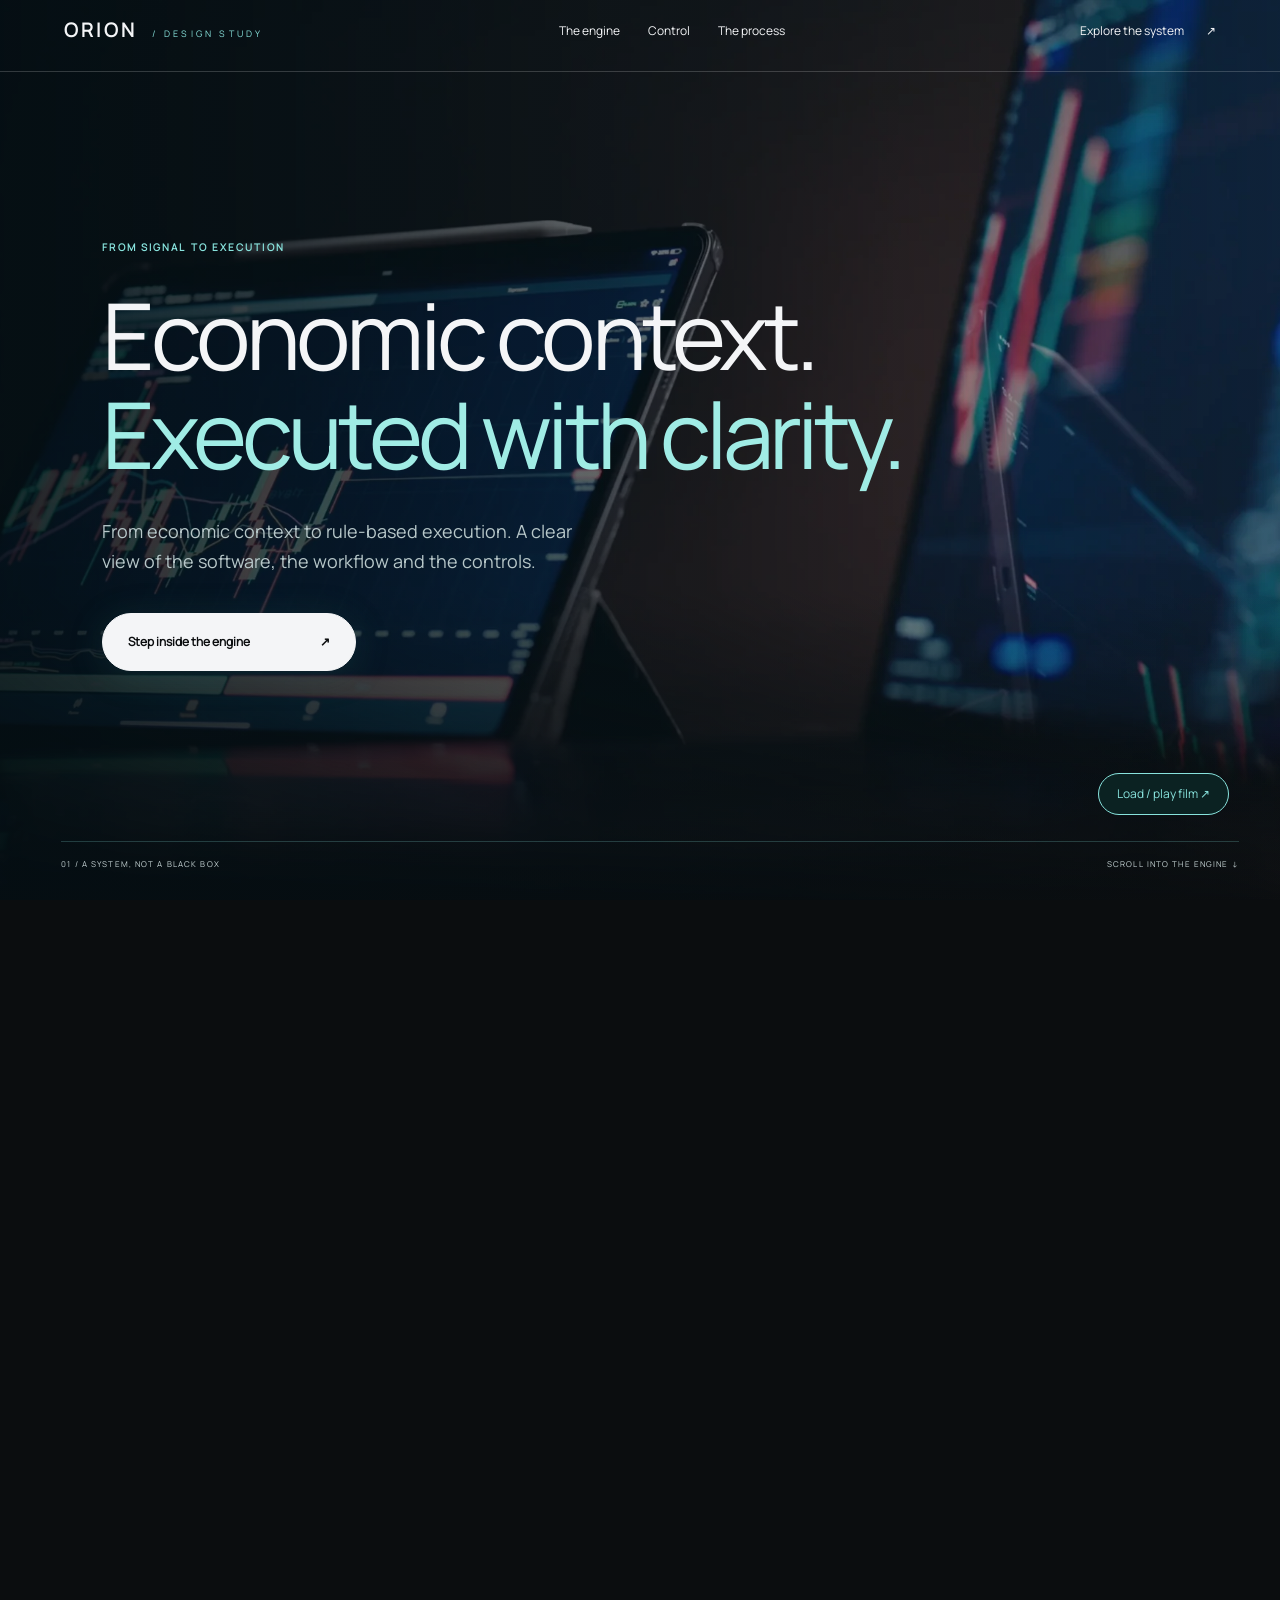
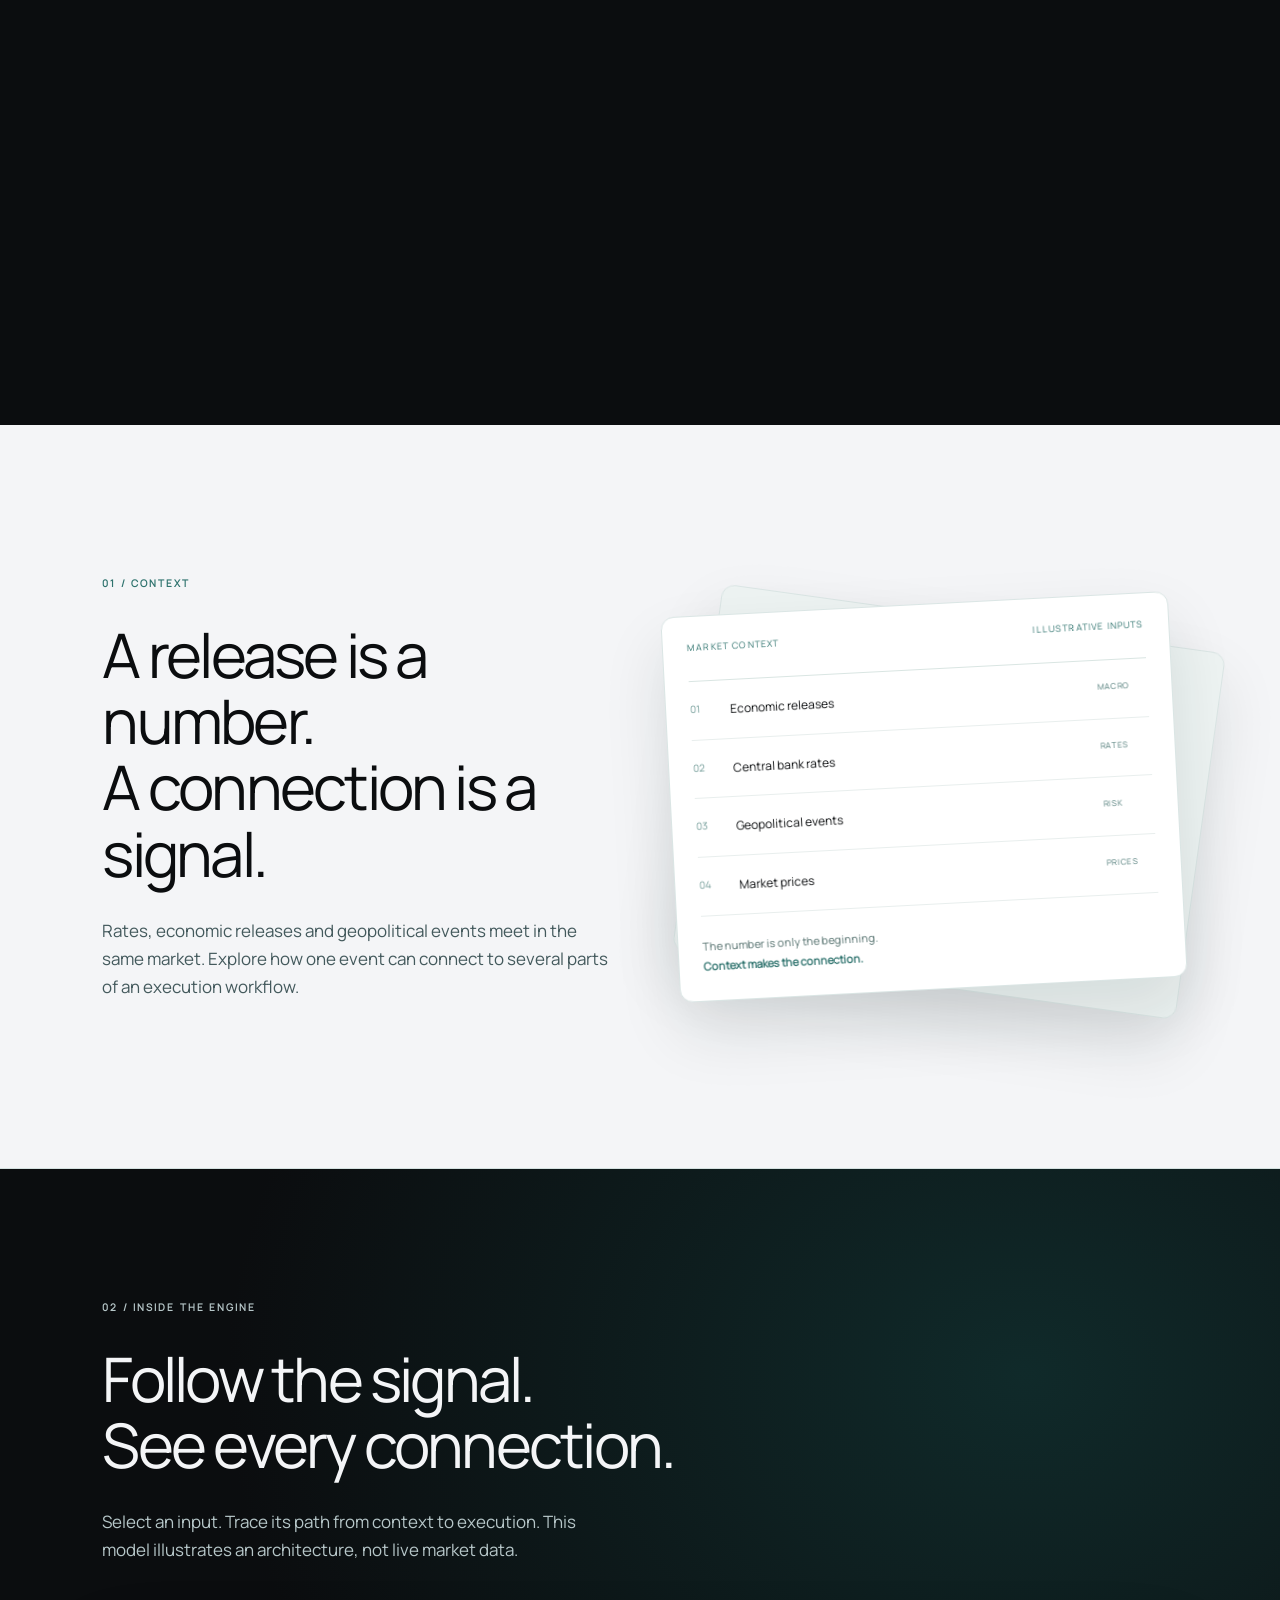
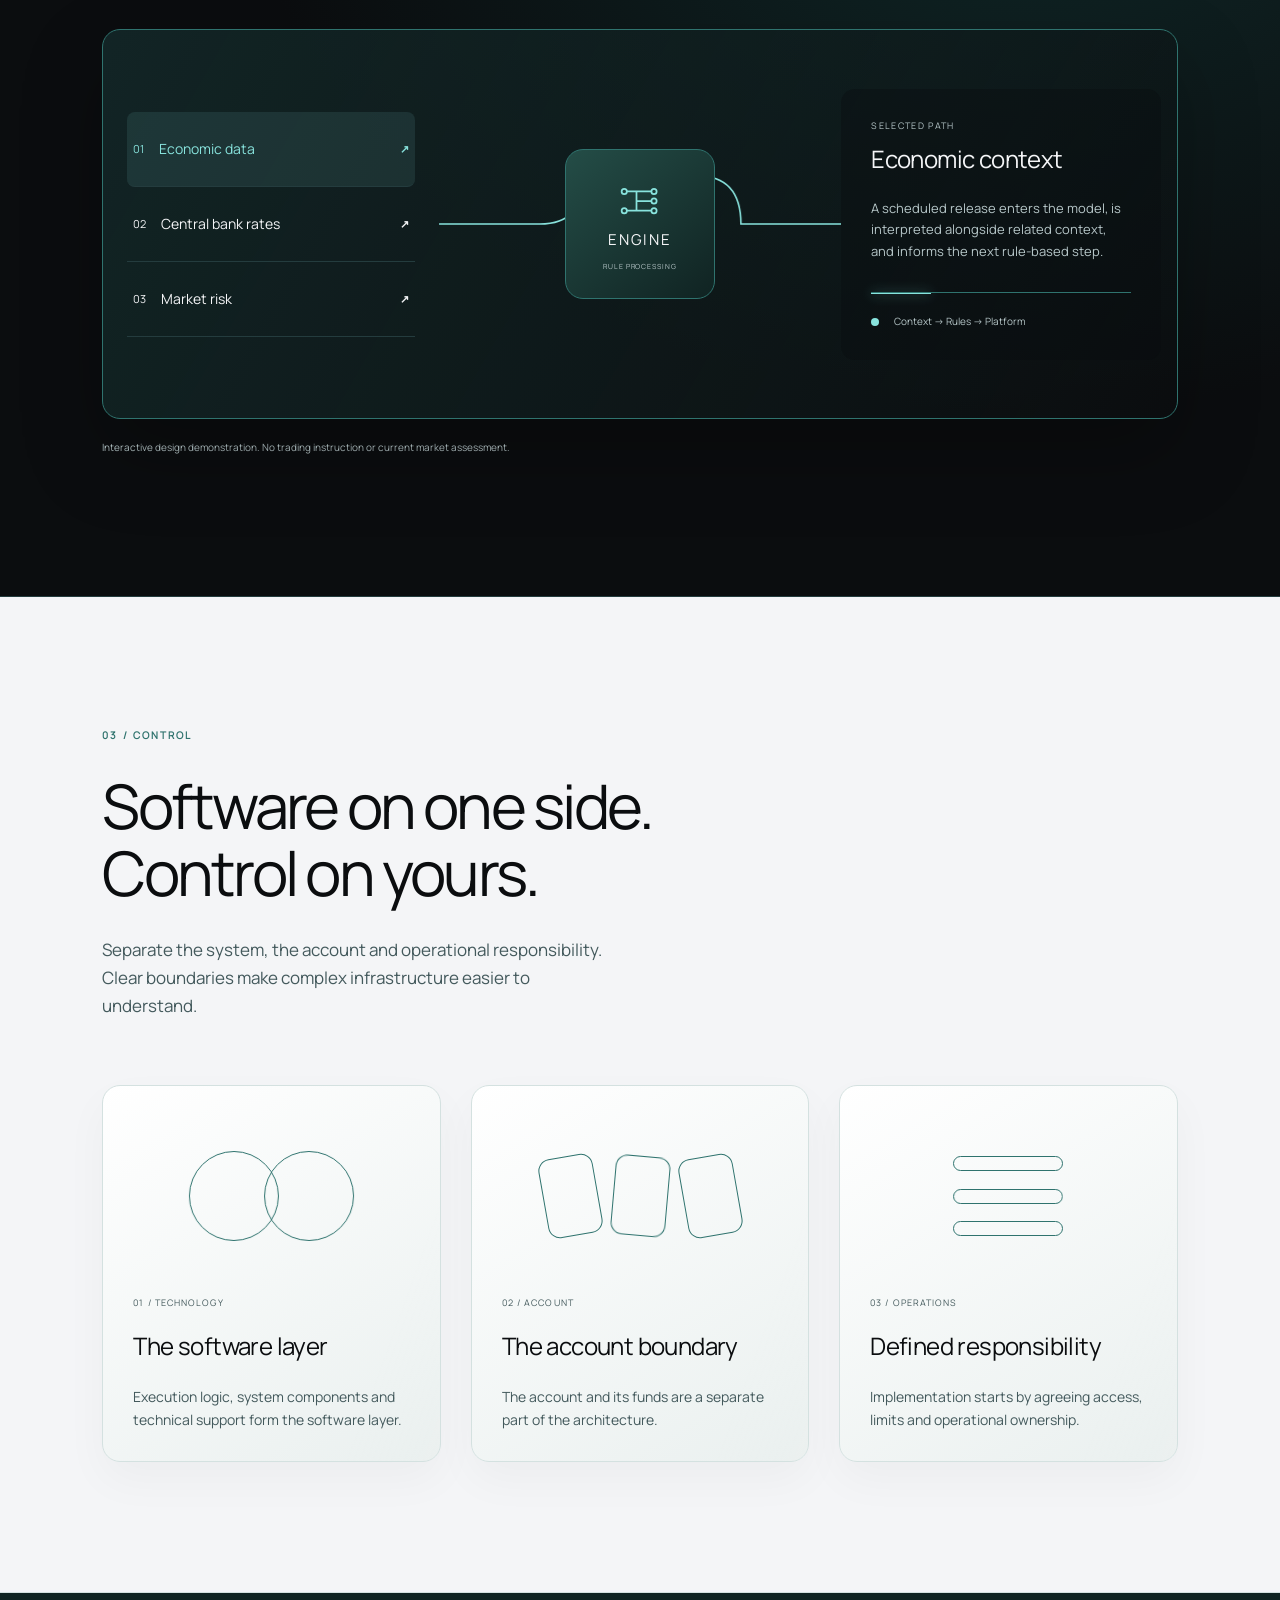
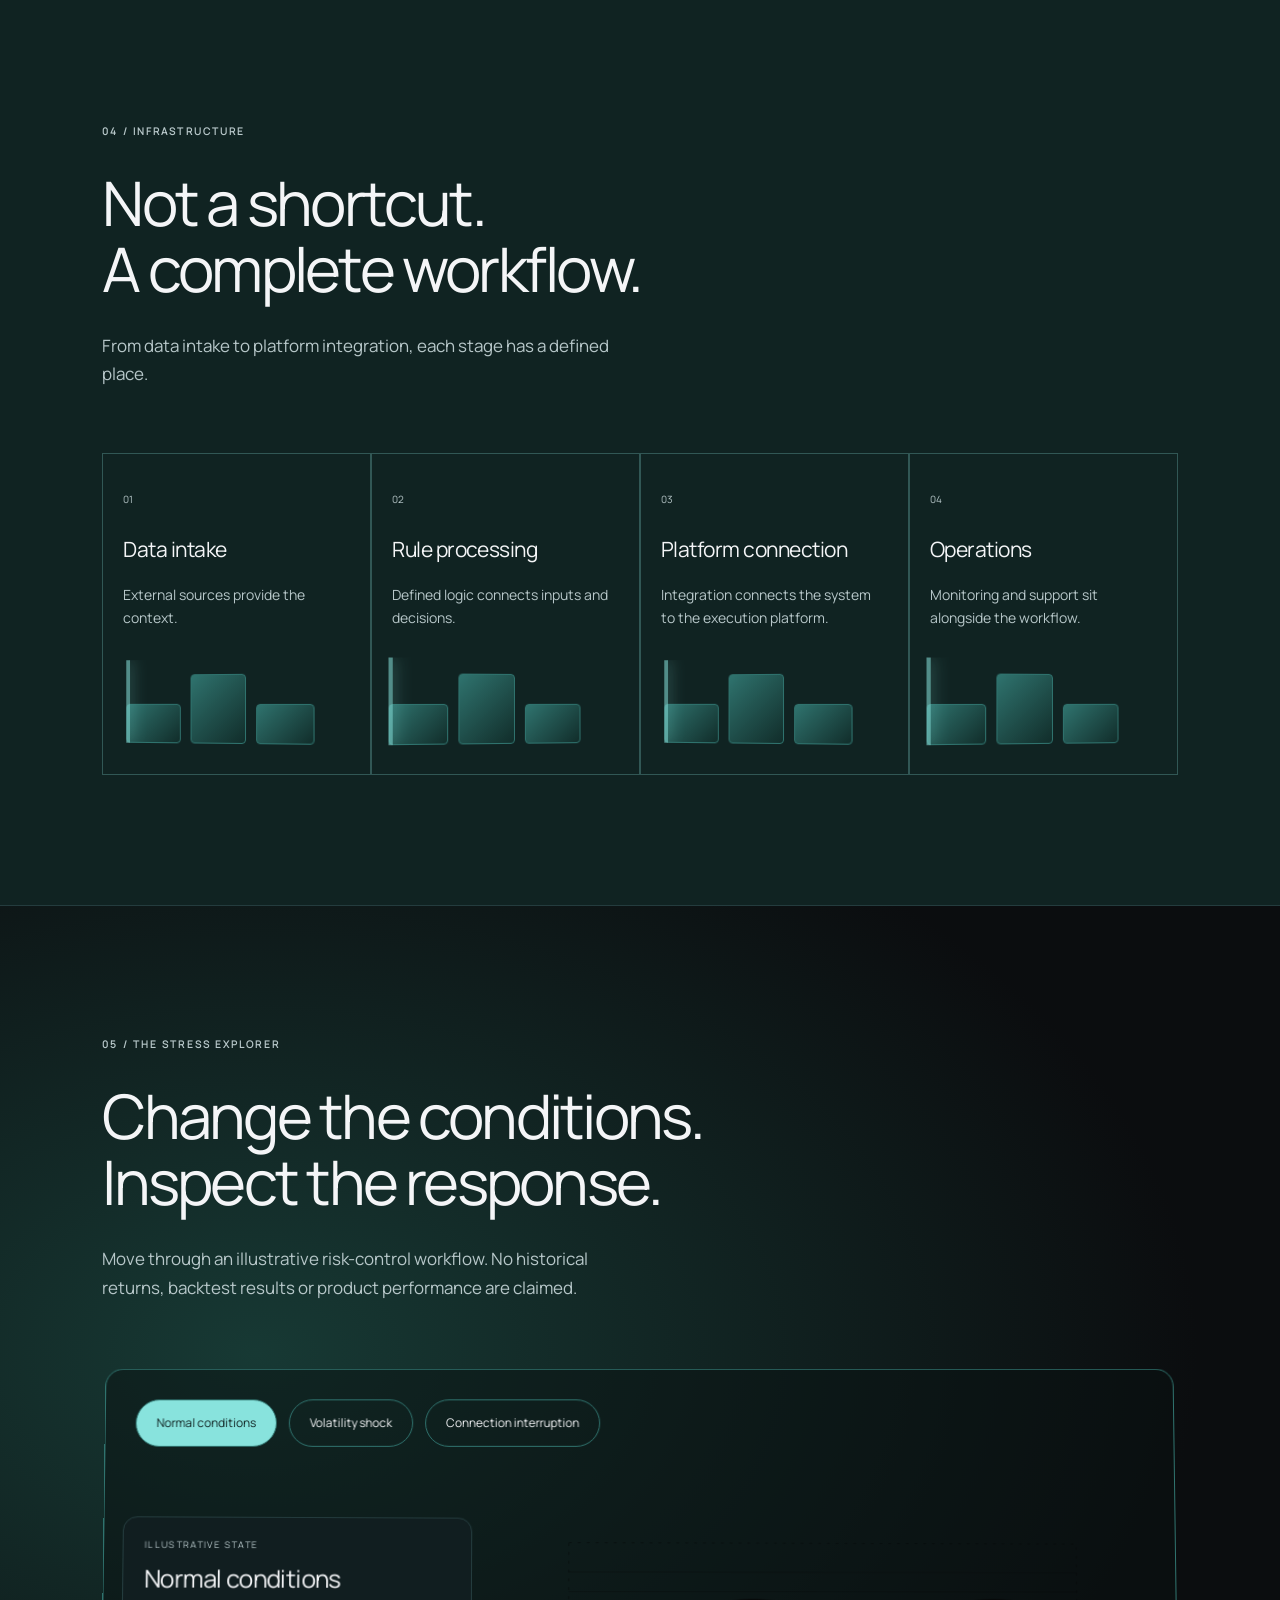
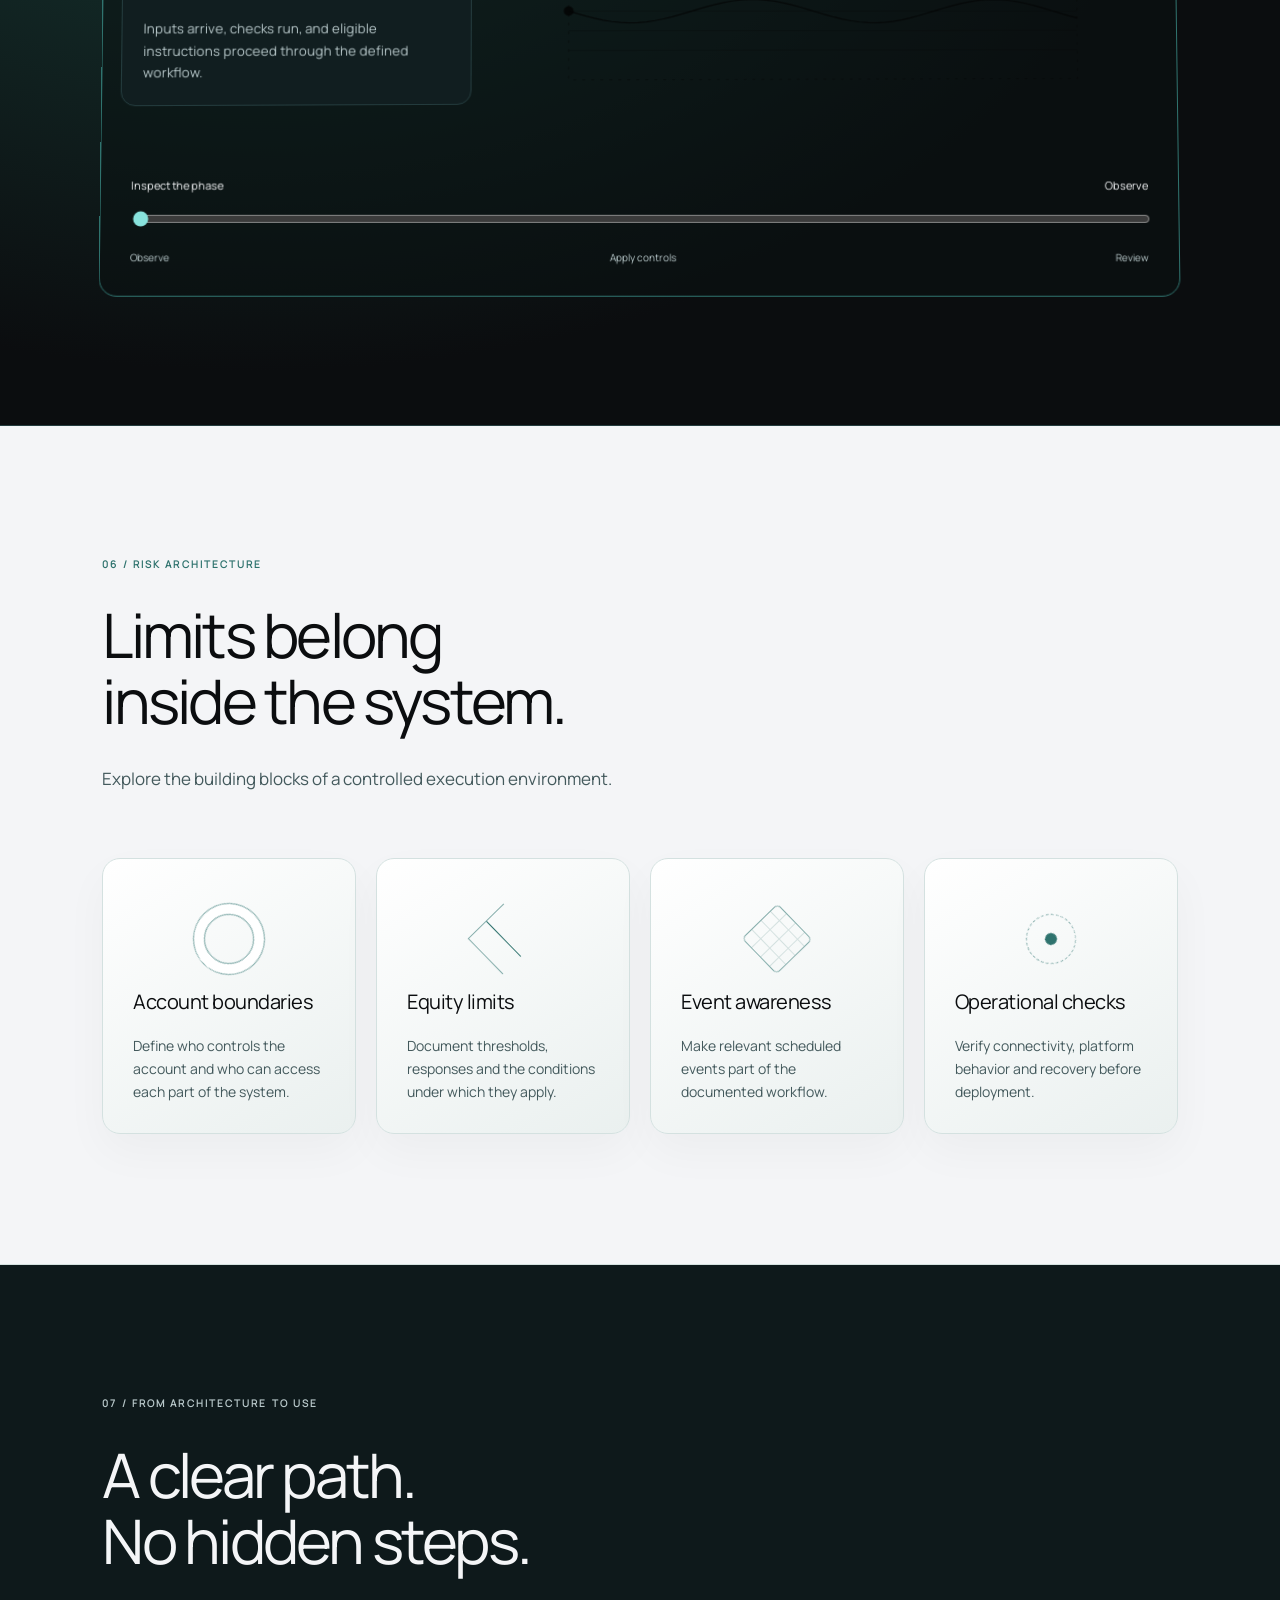
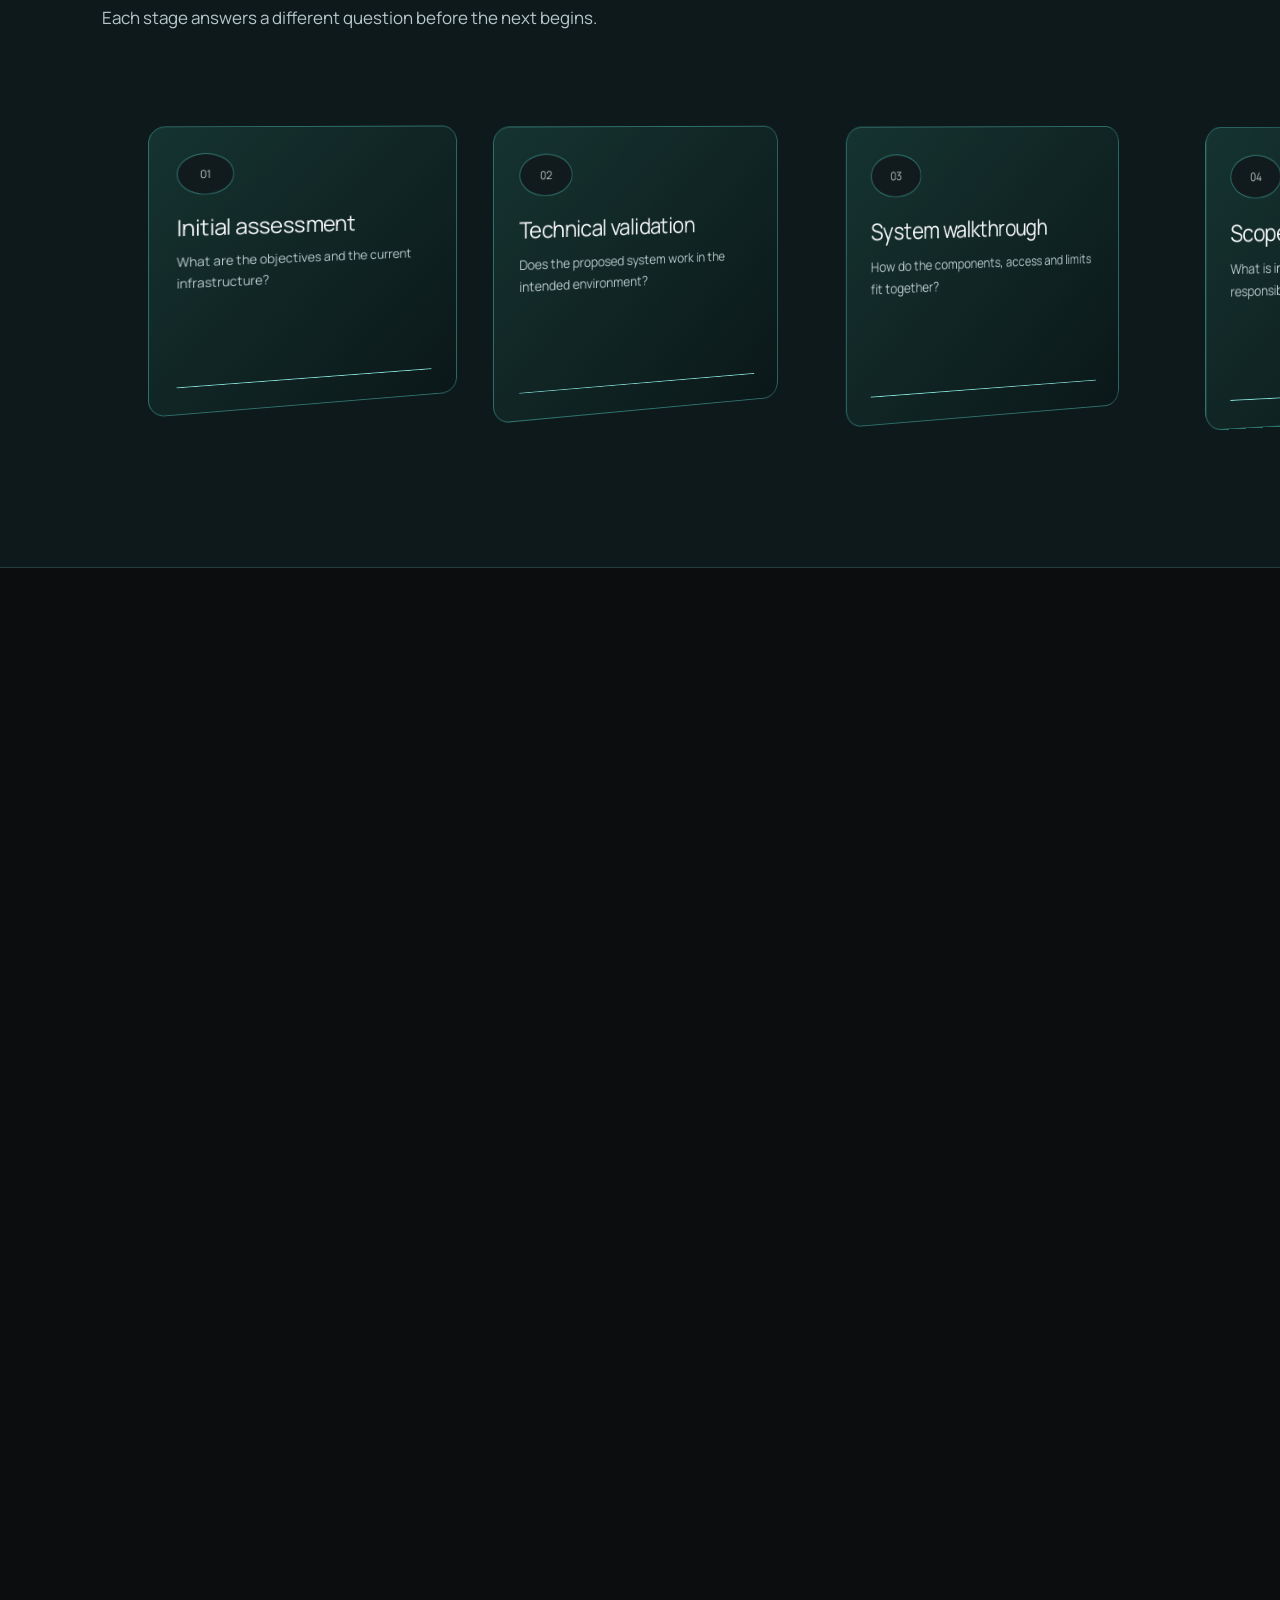
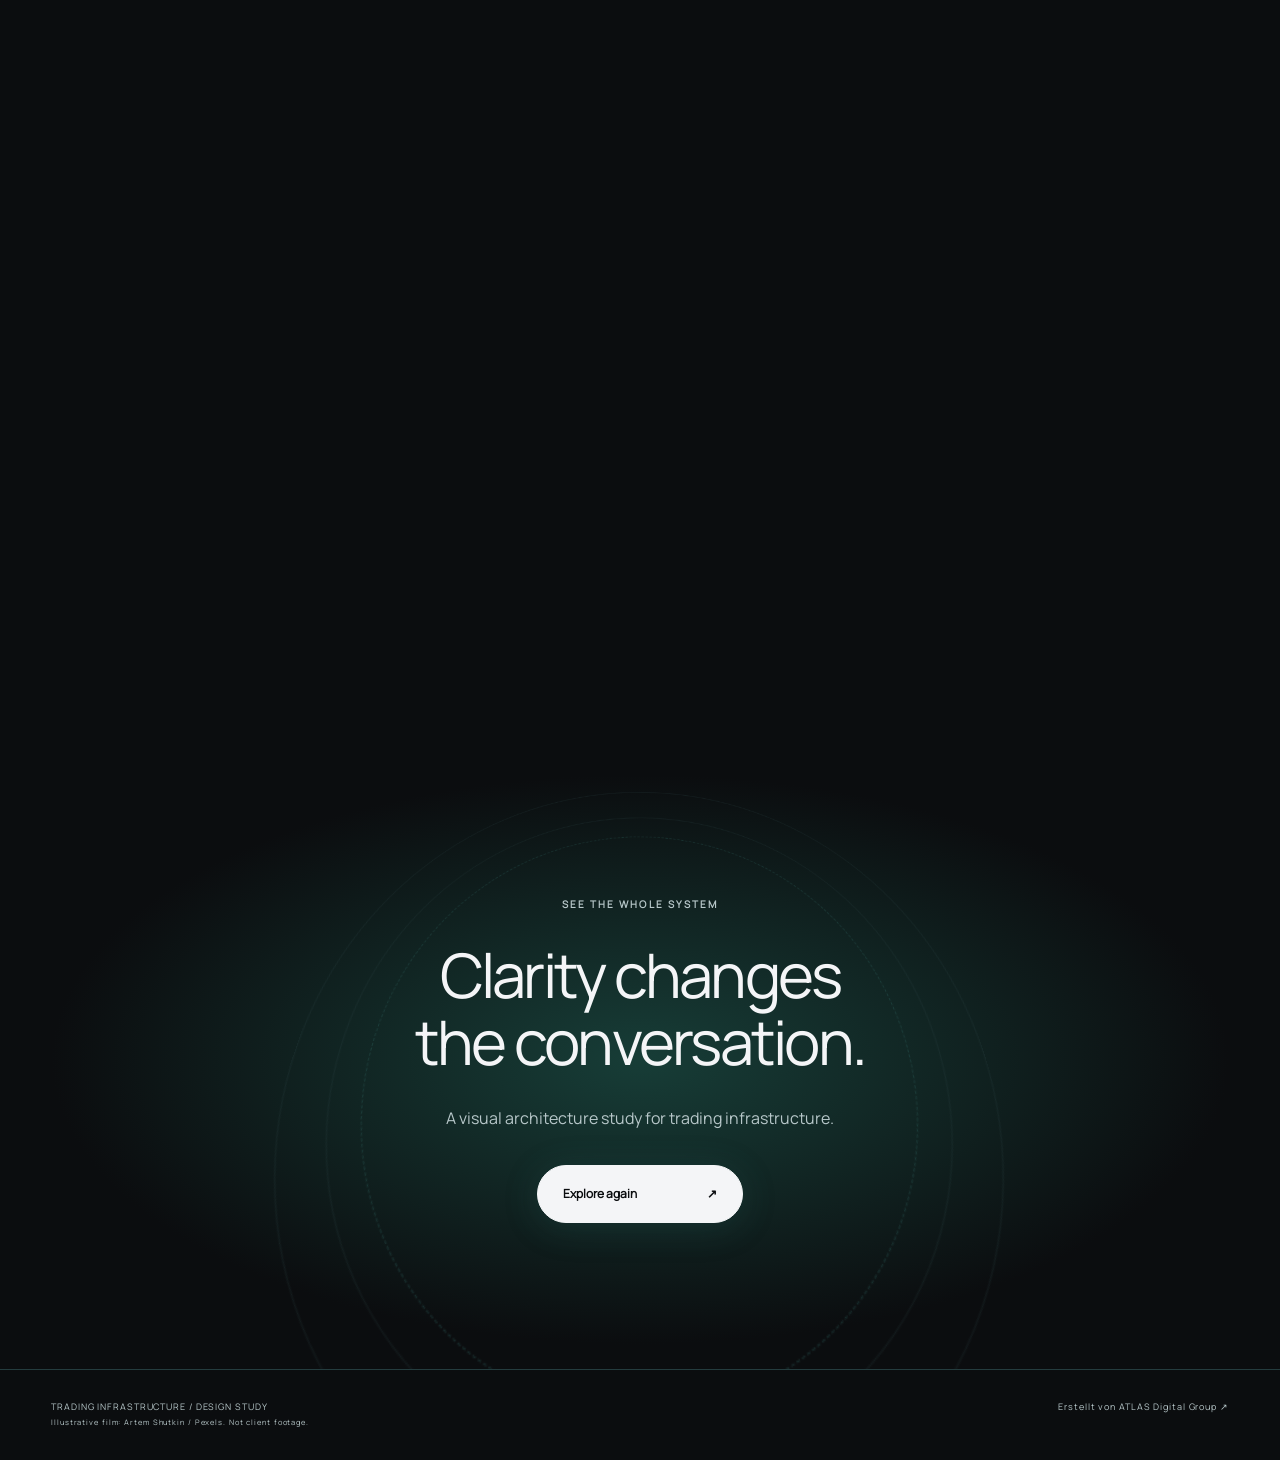
==== index.html @ c902ee44 "Use technical line icon in editorial engine model Added the 'engine' section to provide insights on " ====
<!doctype html><html lang="en"><head><meta charset="utf-8"><meta name="viewport" content="width=device-width,initial-scale=1"><meta name="robots" content="noindex,nofollow"><title>Trading infrastructure | Design study</title><link rel="stylesheet" href="1-style.css"></head><body><header class="top"><a class="wordmark" href="#home">ORION<span> / DESIGN STUDY</span></a><nav aria-label="Main"><a href="#engine">The engine</a><a href="#risk">Control</a><a href="#process">The process</a></nav><a class="contact" href="#contact">Explore the system <span>↗</span></a></header><main>
<section id="home" class="hero"><div class="film-stage"><video autoplay muted playsinline loop preload="metadata" poster="12-trading-poster-desktop.webp" aria-label="Illustrative trading workspace film"><source media="(max-width: 650px)" src="11-trading-hero-phone.mp4" type="video/mp4"><source src="10-trading-hero-desktop.mp4" type="video/mp4"></video><div class="hero-shade"></div></div><div class="hero-content"><p class="eyebrow">FROM SIGNAL TO EXECUTION</p><h1>Economic context.<br><span class="hero-accent">Executed with clarity.</span></h1><p class="lead">From economic context to rule-based execution. A clear view of the software, the workflow and the controls.</p><a class="button" href="#engine">Step inside the engine <span>↗</span></a></div><button class="film-start" type="button" hidden>Play film ↗</button><div class="hero-foot"><span>01 / A SYSTEM, NOT A BLACK BOX</span><span>SCROLL INTO THE ENGINE ↓</span></div></section>
<section id="context" class="context section"><div class="section-head"><p class="eyebrow">01 / CONTEXT</p><h2>A release is a number.<br>A connection is a signal.</h2><p>Rates, economic releases and geopolitical events meet in the same market. Explore how one event can connect to several parts of an execution workflow.</p></div><div class="context-art calendar-stack"><div class="calendar-sheet back"></div><div class="calendar-sheet"><div class="calendar-top"><span>MARKET CONTEXT</span><span>ILLUSTRATIVE INPUTS</span></div><div class="calendar-row"><b>01</b><span>Economic releases</span><i>MACRO</i></div><div class="calendar-row"><b>02</b><span>Central bank rates</span><i>RATES</i></div><div class="calendar-row"><b>03</b><span>Geopolitical events</span><i>RISK</i></div><div class="calendar-row"><b>04</b><span>Market prices</span><i>PRICES</i></div><div class="calendar-bottom">The number is only the beginning.<br><strong>Context makes the connection.</strong></div></div></div></section>
<section id="engine" class="engine section"><div class="section-head"><p class="eyebrow">02 / INSIDE THE ENGINE</p><h2>Follow the signal.<br>See every connection.</h2><p>Select an input. Trace its path from context to execution. This model illustrates an architecture, not live market data.</p></div><div class="engine-lab"><div class="input-list" role="group" aria-label="Data inputs"><button data-input="macro" aria-pressed="true">01 <span>Economic data</span><b>↗</b></button><button data-input="rates" aria-pressed="false">02 <span>Central bank rates</span><b>↗</b></button><button data-input="risk" aria-pressed="false">03 <span>Market risk</span><b>↗</b></button></div><div class="engine-core" aria-hidden="true"><div class="core-disc"><span class="logic-mark"><svg viewBox="0 0 48 36" width="42" height="32" fill="none" stroke="currentColor" stroke-width="2" aria-hidden="true"><path d="M8 7h12v22H8M20 18h17M20 7h17M20 29h17"/><circle cx="6" cy="7" r="3"/><circle cx="6" cy="29" r="3"/><circle cx="40" cy="7" r="3"/><circle cx="40" cy="18" r="3"/><circle cx="40" cy="29" r="3"/></svg></span>ENGINE<br><small>RULE PROCESSING</small></div><svg class="engine-path" viewBox="0 0 500 400"><path d="M0 200H125Q180 200 180 140H320Q375 140 375 200H500"/></svg></div><div class="engine-output"><span>SELECTED PATH</span><h3 id="input-title">Economic context</h3><p id="input-detail">A scheduled release enters the model, is interpreted alongside related context, and informs the next rule-based step.</p><div class="output-stage"><i></i><span>Context → Rules → Platform</span></div></div></div><p class="fine">Interactive design demonstration. No trading instruction or current market assessment.</p></section>
<section class="control section"><div class="section-head"><p class="eyebrow">03 / CONTROL</p><h2>Software on one side.<br>Control on yours.</h2><p>Separate the system, the account and operational responsibility. Clear boundaries make complex infrastructure easier to understand.</p></div><div class="control-grid"><article><div class="visual boundary" aria-hidden="true"><i></i><i></i></div><span>01 / TECHNOLOGY</span><h3>The software layer</h3><p>Execution logic, system components and technical support form the software layer.</p></article><article><div class="visual licence" aria-hidden="true"><i></i><i></i><i></i></div><span>02 / ACCOUNT</span><h3>The account boundary</h3><p>The account and its funds are a separate part of the architecture.</p></article><article><div class="visual audit" aria-hidden="true"><i></i><i></i><i></i></div><span>03 / OPERATIONS</span><h3>Defined responsibility</h3><p>Implementation starts by agreeing access, limits and operational ownership.</p></article></div></section>
<section class="infrastructure section"><div class="section-head"><p class="eyebrow">04 / INFRASTRUCTURE</p><h2>Not a shortcut.<br>A complete workflow.</h2><p>From data intake to platform integration, each stage has a defined place.</p></div><div class="pipeline"><article><span>01</span><h3>Data intake</h3><p>External sources provide the context.</p><div class="pipeline-art"><i></i><i></i><i></i></div></article><article><span>02</span><h3>Rule processing</h3><p>Defined logic connects inputs and decisions.</p><div class="pipeline-art"><i></i><i></i><i></i></div></article><article><span>03</span><h3>Platform connection</h3><p>Integration connects the system to the execution platform.</p><div class="pipeline-art"><i></i><i></i><i></i></div></article><article><span>04</span><h3>Operations</h3><p>Monitoring and support sit alongside the workflow.</p><div class="pipeline-art"><i></i><i></i><i></i></div></article></div></section>
<section id="stress" class="stress section"><div class="section-head"><p class="eyebrow">05 / THE STRESS EXPLORER</p><h2>Change the conditions.<br>Inspect the response.</h2><p>Move through an illustrative risk-control workflow. No historical returns, backtest results or product performance are claimed.</p></div><div class="stress-lab"><div class="scenario-tabs" role="group" aria-label="Illustrative scenarios"><button data-scenario="0" aria-pressed="true">Normal conditions</button><button data-scenario="1" aria-pressed="false">Volatility shock</button><button data-scenario="2" aria-pressed="false">Connection interruption</button></div><div class="stress-visual"><canvas id="stress-field" aria-label="Illustrative workflow state visualization"></canvas><div class="stress-reading"><span>ILLUSTRATIVE STATE</span><h3 id="scenario-title">Normal conditions</h3><p id="scenario-detail">Inputs arrive, checks run, and eligible instructions proceed through the defined workflow.</p></div></div><label class="phase-label" for="phase">Inspect the phase <span id="phase-name">Observe</span></label><input id="phase" type="range" min="0" max="100" value="0"><div class="phase-markers"><span>Observe</span><span>Apply controls</span><span>Review</span></div></div></section>
<section id="risk" class="risk section"><div class="section-head"><p class="eyebrow">06 / RISK ARCHITECTURE</p><h2>Limits belong<br>inside the system.</h2><p>Explore the building blocks of a controlled execution environment.</p></div><div class="risk-grid"><article><div class="risk-art"><i></i></div><h3>Account boundaries</h3><p>Define who controls the account and who can access each part of the system.</p></article><article><div class="risk-art"><i></i></div><h3>Equity limits</h3><p>Document thresholds, responses and the conditions under which they apply.</p></article><article><div class="risk-art"><i></i></div><h3>Event awareness</h3><p>Make relevant scheduled events part of the documented workflow.</p></article><article><div class="risk-art"><i></i></div><h3>Operational checks</h3><p>Verify connectivity, platform behavior and recovery before deployment.</p></article></div></section>
<section id="process" class="process section"><div class="section-head"><p class="eyebrow">07 / FROM ARCHITECTURE TO USE</p><h2>A clear path.<br>No hidden steps.</h2><p>Each stage answers a different question before the next begins.</p></div><div class="process-list">
<article><span>01</span><div><h3>Initial assessment</h3><p>What are the objectives and the current infrastructure?</p></div><i></i></article><article><span>02</span><div><h3>Technical validation</h3><p>Does the proposed system work in the intended environment?</p></div><i></i></article><article><span>03</span><div><h3>System walkthrough</h3><p>How do the components, access and limits fit together?</p></div><i></i></article><article><span>04</span><div><h3>Scope and agreement</h3><p>What is included, and who owns each responsibility?</p></div><i></i></article><article><span>05</span><div><h3>Installation and setup</h3><p>Connect the required components and verify the configuration.</p></div><i></i></article><article><span>06</span><div><h3>Activation</h3><p>Confirm readiness before operational use begins.</p></div><i></i></article><article><span>07</span><div><h3>Ongoing technical support</h3><p>Maintain the system and review changes within the agreed scope.</p></div><i></i></article></div></section>
<section id="contact" class="closing section"><div class="closing-orbit" aria-hidden="true"></div><p class="eyebrow">SEE THE WHOLE SYSTEM</p><h2>Clarity changes<br>the conversation.</h2><p>A visual architecture study for trading infrastructure.</p><a class="button" href="#engine">Explore again <span>↗</span></a></section></main><footer><span>TRADING INFRASTRUCTURE / DESIGN STUDY<br><small>Illustrative film: Artem Shutkin / Pexels. Not client footage.</small></span><a href="https://atlasdigitalgroup.de">Erstellt von ATLAS Digital Group ↗</a></footer><script src="6-gsap.min.js"></script><script src="7-ScrollTrigger.min.js"></script><script src="8-lenis.min.js"></script><script src="3-motion.js"></script><script src="4-premium.js"></script><script type="module" src="5-field.js"></script></body></html>
---- 1-style.css ----
/* Neutral working tokens. Final palette awaits owner clarification. */
:root{--ground:#121212;--surface:#1b1b1b;--text:#f5f5f5;--muted:#c2c2c2;--accent:#fff;--line:#777;--soft:#333}*{box-sizing:border-box}html{scroll-behavior:smooth}body{margin:0;background:var(--ground);color:var(--text);font:16px/1.65 Arial,Helvetica,sans-serif}a{color:inherit;text-decoration:none}button,input{font:inherit}button,a{touch-action:manipulation}button{color:inherit}.top{height:90px;padding:0 4vw;position:absolute;top:0;left:0;width:100%;z-index:5;display:flex;align-items:center;justify-content:space-between;border-bottom:1px solid var(--line)}.wordmark{font-weight:800;letter-spacing:.07em}.wordmark span{font-size:9px;margin-left:10px;font-weight:400}.top nav{display:flex;gap:28px;font-size:12px}.contact{font-size:12px}.contact span{margin-left:20px}.hero{position:relative;min-height:100svh;display:flex;align-items:center;overflow:hidden}.film-stage{position:absolute;inset:0;overflow:hidden;background:#181818}.film-stage video,.film-stage canvas{position:absolute;width:100%;height:100%;inset:0;object-fit:cover}.film-stage canvas{opacity:.32}.hero-shade{position:absolute;inset:0;background:linear-gradient(90deg,rgba(0,0,0,.9),rgba(0,0,0,.25)),linear-gradient(0deg,#121212,transparent 30%)}.hero-content{position:relative;padding:160px 8vw 140px;max-width:1200px}.eyebrow{font-size:10px;letter-spacing:.21em;font-weight:600;margin:0 0 30px;color:var(--muted)}h1,h2,h3,p{margin-top:0}h1{font-size:clamp(48px,6.8vw,100px);line-height:1.04;font-weight:500;letter-spacing:-.055em;margin-bottom:34px}h2{font-size:clamp(38px,4.8vw,72px);line-height:1.08;letter-spacing:-.045em;font-weight:500;margin-bottom:30px}h3{font-size:24px;line-height:1.25;font-weight:500;letter-spacing:-.025em}.lead{max-width:440px;font-size:18px;color:var(--muted)}.button{display:inline-flex;gap:60px;justify-content:space-between;align-items:center;min-height:54px;border:1px solid var(--line);border-radius:3px;padding:12px 20px;margin-top:18px;font-size:12px;background:rgba(10,10,10,.75)}.button:hover{background:var(--surface)}.hero-foot{position:absolute;bottom:30px;left:4vw;right:4vw;display:flex;justify-content:space-between;font-size:9px;letter-spacing:.14em;color:var(--muted)}.section{padding:130px 8vw;border-bottom:1px solid var(--soft);position:relative;overflow:hidden}.section-head{max-width:680px;margin-bottom:65px}.section-head>p:not(.eyebrow){max-width:520px;color:var(--muted);font-size:17px}.context{display:grid;grid-template-columns:1fr 1fr;gap:60px;align-items:center}.context .section-head{margin:0}.context-art{position:relative;height:390px}.context-wheel{position:absolute;border:1px solid var(--line);border-radius:50%;width:310px;height:310px;top:20px;left:calc(50% - 155px)}.context-wheel i{position:absolute;left:50%;top:50%;font-size:9px;font-style:normal;letter-spacing:.12em;padding:8px;background:var(--ground)}.context-wheel i:nth-child(1){transform:translate(-50%,-170px)}.context-wheel i:nth-child(2){transform:translate(100px,-50%)}.context-wheel i:nth-child(3){transform:translate(-50%,140px)}.context-wheel i:nth-child(4){transform:translate(-200px,-50%)}.context-line{position:absolute;width:100%;inset:60px 0;height:260px;overflow:visible}.context-line path,.engine-path path{fill:none;stroke:var(--accent);stroke-width:2}.event-card{position:absolute;left:20%;right:0;bottom:0;padding:20px;background:var(--surface);border:1px solid var(--line)}.event-card span,.engine-output>span,.stress-reading>span{font-size:9px;color:var(--muted);letter-spacing:.15em;display:block;margin-bottom:10px}.event-card strong{font-weight:400}.engine-lab{display:grid;grid-template-columns:1fr 1.2fr 1fr;border:1px solid var(--line);min-height:390px;align-items:center;border-radius:4px}.input-list{padding:24px}.input-list button{display:flex;align-items:center;gap:15px;width:100%;min-height:75px;background:none;border:0;border-bottom:1px solid var(--soft);text-align:left;font-size:11px;cursor:pointer}.input-list button span{flex:1;font-size:14px}.input-list button[aria-pressed=true]{color:var(--accent);background:var(--surface)}.engine-core{height:390px;position:relative;display:grid;place-items:center}.core-disc{width:155px;height:155px;display:grid;align-content:center;text-align:center;border:1px solid var(--line);background:var(--ground);border-radius:50%;z-index:2;letter-spacing:.1em;font-size:18px}.core-disc small{font-size:7px;letter-spacing:.14em;color:var(--muted);margin-top:9px}.core-orbit{position:absolute;width:270px;height:270px;border:1px solid var(--line);border-radius:50%;transform:rotateX(50deg) rotateZ(30deg)}.core-orbit.second{transform:rotateY(50deg) rotateZ(-30deg)}.engine-path{position:absolute;inset:0;width:100%;height:100%}.engine-output{padding:30px;font-size:13px;color:var(--muted)}.engine-output h3{color:var(--text)}.output-stage{margin-top:30px;font-size:10px;border-top:1px solid var(--line);padding-top:20px;display:flex;gap:15px}.output-stage i{width:8px;height:8px;border-radius:50%;background:var(--accent);margin-top:5px}.fine{font-size:10px;color:var(--muted);margin-top:20px}.control-grid{display:grid;grid-template-columns:repeat(3,1fr);gap:30px}.control-grid article,.risk-grid article{padding:30px;border:1px solid var(--soft);background:var(--surface);border-radius:3px;transform-style:preserve-3d}.control-grid span{display:block;margin:20px 0;color:var(--muted);font-size:9px;letter-spacing:.12em}.control-grid p,.risk-grid p,.pipeline p{font-size:14px;color:var(--muted);margin:0}.visual{height:160px;display:flex;align-items:center;justify-content:center;gap:15px;position:relative}.visual i{display:block;width:70px;height:95px;border:1px solid var(--line);border-radius:12px}.boundary i{width:90px;height:90px;border-radius:50%}.boundary i:first-child{margin-right:-30px}.licence i{width:55px;height:80px;transform:rotate(-10deg)}.licence i:nth-child(2){transform:rotate(5deg)}.audit i{width:110px;height:15px;position:absolute}.audit i:first-child{top:40px}.audit i:last-child{bottom:40px}.pipeline{display:grid;grid-template-columns:repeat(4,1fr)}.pipeline article{padding:30px 20px;border:1px solid var(--soft)}.pipeline article>span{font-size:10px;color:var(--muted)}.pipeline h3{font-size:21px;margin-top:25px}.pipeline-art{height:85px;display:flex;gap:10px;align-items:end;margin-top:30px}.pipeline-art i{width:25%;height:40px;border:1px solid var(--line)}.pipeline-art i:nth-child(2){height:70px}.stress-lab{border:1px solid var(--line);padding:30px;border-radius:3px}.scenario-tabs{display:flex;gap:12px}.scenario-tabs button{border:1px solid var(--line);background:none;min-height:48px;padding:10px 20px;font-size:12px;cursor:pointer}.scenario-tabs button[aria-pressed=true]{background:var(--text);color:var(--ground)}.stress-visual{height:330px;position:relative;display:flex;align-items:center}.stress-visual canvas{position:absolute;width:100%;height:100%}.stress-reading{position:relative;max-width:340px;padding:20px;background:var(--ground);border:1px solid var(--soft)}.stress-reading p{font-size:13px;color:var(--muted);margin:0}.phase-label{display:flex;justify-content:space-between;font-size:11px}input[type=range]{width:100%;accent-color:var(--accent);min-height:44px}.phase-markers{display:flex;justify-content:space-between;font-size:10px;color:var(--muted)}.risk-grid{display:grid;grid-template-columns:repeat(4,1fr);gap:20px}.risk-art{height:100px;display:grid;place-items:center}.risk-art i{width:50px;height:50px;border:1px solid var(--line);transform:rotate(45deg)}.risk-grid h3{font-size:20px}.process-list article{display:grid;grid-template-columns:75px 1fr 100px;gap:20px;align-items:center;padding:30px 0;border-top:1px solid var(--line)}.process-list article>span{font-size:12px;color:var(--muted)}.process-list h3{margin-bottom:10px}.process-list p{color:var(--muted);font-size:14px;margin:0}.process-list i{display:block;height:1px;background:var(--accent);transform-origin:left}.closing{text-align:center;min-height:620px;display:grid;justify-items:center;align-content:center}.closing p{color:var(--muted)}.closing-orbit{width:600px;height:600px;border:1px solid var(--soft);border-radius:50%;position:absolute;z-index:-0;pointer-events:none}.closing>*:not(.closing-orbit){position:relative}footer{display:flex;justify-content:space-between;padding:30px 4vw;font-size:9px;letter-spacing:.1em;color:var(--muted)}a:focus-visible,button:focus-visible,input:focus-visible{outline:2px solid var(--accent);outline-offset:5px}@media(max-width:1000px){.top nav{display:none}.context{grid-template-columns:1fr}.context-art{max-width:600px;width:100%;margin:auto}.risk-grid,.pipeline{grid-template-columns:repeat(2,1fr)}.engine-lab{grid-template-columns:1fr 1fr}.engine-output{grid-column:1/-1}.control-grid{gap:15px}.control-grid article{padding:20px}}@media(max-width:650px){.top{height:75px}.wordmark{font-size:13px}.wordmark span,.contact{display:none}.hero-content{padding:140px 6vw 140px}.hero-foot{font-size:8px;gap:20px}.hero-foot span:first-child{max-width:140px}.section{padding:80px 6vw}.section-head{margin-bottom:40px}h1{font-size:52px}h2{font-size:42px}.engine-lab,.control-grid,.risk-grid{grid-template-columns:1fr}.engine-core{height:330px}.engine-output{grid-column:auto}.input-list{padding:15px 24px}.control-grid article{padding:25px}.visual{height:130px}.pipeline{grid-template-columns:1fr 1fr}.pipeline article{padding:25px 15px}.pipeline h3{font-size:19px}.scenario-tabs{flex-direction:column}.stress-lab{padding:20px}.stress-visual{height:360px;align-items:end;padding-bottom:20px}.stress-reading{max-width:100%;padding:18px}.process-list article{grid-template-columns:35px 1fr 25px;gap:15px}.process-list h3{font-size:22px}.context-wheel{width:250px;height:250px;left:calc(50% - 125px)}.context-wheel i:nth-child(1){transform:translate(-50%,-140px)}.context-wheel i:nth-child(2){transform:translate(80px,-50%)}.context-wheel i:nth-child(3){transform:translate(-50%,110px)}.context-wheel i:nth-child(4){transform:translate(-155px,-50%)}.event-card{left:0}footer{flex-direction:column;gap:20px}.closing-orbit{width:500px;height:500px}}@media(prefers-reduced-motion:reduce){html{scroll-behavior:auto}}

/* Film candidate is internal until owner grants the demo-stock exception. */
/* Four distinct controls rather than repeated decorative diamonds. */
.risk-grid article:nth-child(1) .risk-art i{border-radius:50%;box-shadow:0 0 0 10px var(--surface),0 0 0 11px var(--line)}
.risk-grid article:nth-child(2) .risk-art i{border-width:0 0 1px 1px;border-radius:0;position:relative}.risk-grid article:nth-child(2) .risk-art i:after{content:'';position:absolute;left:0;right:0;top:24px;height:1px;background:var(--accent)}
.risk-grid article:nth-child(3) .risk-art i{border-radius:5px;background:repeating-linear-gradient(90deg,transparent 0 12px,var(--soft) 12px 13px),repeating-linear-gradient(0deg,transparent 0 12px,var(--soft) 12px 13px)}
.risk-grid article:nth-child(4) .risk-art i{border-radius:50%;border-style:dashed}.risk-grid article:nth-child(4) .risk-art i:after{content:'';display:block;width:12px;height:12px;background:var(--accent);border-radius:50%;margin:18px}
/* Cinematic architecture refinement: depth and motion without hiding copy. */
.engine-lab{perspective:1400px;isolation:isolate;background:radial-gradient(ellipse at 48% 50%,rgba(255,255,255,.08),transparent 48%)}.engine-core{transform-style:preserve-3d}.core-disc{box-shadow:inset 0 0 30px rgba(255,255,255,.06),0 0 60px rgba(255,255,255,.05)}.core-orbit:before,.core-orbit:after{content:'';position:absolute;width:8px;height:8px;border-radius:50%;background:var(--accent);left:50%;top:-4px;box-shadow:0 0 20px var(--accent)}.core-orbit:after{top:auto;bottom:-4px}.core-disc:after{content:'';position:absolute;inset:-18px;border-radius:50%;border:1px dashed var(--line)}.engine-output{position:relative}.output-stage{position:relative}.output-stage:after{content:'';position:absolute;height:1px;width:60px;top:0;left:0;background:var(--accent);box-shadow:0 0 12px var(--accent);animation:signal-run 3s linear infinite}.pipeline-art{position:relative;overflow:hidden}.pipeline-art:after{content:'';width:4px;height:100%;background:var(--accent);position:absolute;left:0;top:0;box-shadow:0 0 16px var(--accent);animation:scan-run 4s linear infinite;opacity:.55}.control-grid article{background:linear-gradient(150deg,var(--surface),var(--ground));position:relative}.control-grid article:after{content:'';position:absolute;inset:0;border-radius:3px;pointer-events:none;background:linear-gradient(110deg,transparent 30%,rgba(255,255,255,.12) 50%,transparent 70%);background-size:250% 100%;background-position:150% 0}.control-grid article:hover:after{background-position:-50% 0;transition:background-position 1s}.risk-art{perspective:900px}.risk-art i{box-shadow:0 0 35px rgba(255,255,255,.07)}.process-list{position:relative}.process-list:before{content:'';position:absolute;left:30px;top:25px;bottom:25px;width:1px;background:var(--line)}.process-list article>span{position:relative;background:var(--ground);width:60px;min-height:45px;display:grid;place-items:center;border:1px solid var(--line);border-radius:50%;z-index:1}.process-list article{padding:30px 0;border-top:0}.process-list article>div{border-bottom:1px solid var(--soft);padding:20px 0}.context-wheel{box-shadow:0 0 60px rgba(255,255,255,.04),inset 0 0 60px rgba(255,255,255,.025)}.context-art:after{content:'';width:9px;height:9px;border-radius:50%;background:var(--accent);box-shadow:0 0 15px var(--accent);position:absolute;top:169px;left:49%;pointer-events:none}.hero canvas{mix-blend-mode:screen}.hero-foot{border-top:1px solid rgba(255,255,255,.18);padding-top:15px}.closing-orbit:after,.closing-orbit:before{content:'';position:absolute;inset:30px;border-radius:50%;border:1px dashed var(--line)}.closing-orbit:before{inset:-45px;border-style:solid;border-color:var(--soft)}@keyframes signal-run{0%{left:0}100%{left:calc(100% - 60px)}}@keyframes scan-run{0%{left:-5%}100%{left:105%}}@media(max-width:650px){.process-list:before{left:15px}.process-list article>span{width:30px;min-height:30px;font-size:9px}.context-art:after{top:144px}.core-disc:after{inset:-10px}}@media(prefers-reduced-motion:reduce){.output-stage:after,.pipeline-art:after{animation:none}}
@media(min-width:1100px){.process{perspective:1400px}.process-list.coverflow{display:flex;gap:30px;width:max-content;transform-style:preserve-3d;padding-top:30px}.process-list.coverflow:before{display:none}.process-list.coverflow article{width:340px;min-height:310px;border:1px solid var(--line);background:var(--surface);border-radius:5px;padding:28px;display:flex;flex-direction:column;align-items:flex-start;gap:20px;transform-style:preserve-3d}.process-list.coverflow article>div{border:0;padding:0}.process-list.coverflow article>i{height:1px;width:100%;margin-top:auto}.process-list.coverflow article.active{box-shadow:0 0 40px rgba(255,255,255,.08)}.process-list.coverflow article>span{background:var(--surface)}}
.film-stage video{z-index:0}.hero-shade{z-index:1}.film-stage canvas{z-index:2;opacity:.7;pointer-events:none}.hero-content,.hero-foot{z-index:3}@media(max-width:650px){.film-stage canvas{opacity:.4}}
/* Phone interaction: show the selected explanation before the tall artwork. */
@media(max-width:650px){.engine-lab{display:flex;flex-direction:column;align-items:stretch}.input-list{order:0}.engine-output{order:1;padding:24px;border-top:1px solid var(--soft);border-bottom:1px solid var(--soft)}.engine-core{order:2;width:100%;flex:0 0 330px}.engine-output .output-stage{margin-top:18px}}

/* Orion reference palette: live source 07 Oct, teal #2f736e / aqua #88e3dd. */
:root{--ground:#0b0d0f;--surface:#111a1c;--text:#f4f5f7;--muted:#b7c7c9;--accent:#88e3dd;--line:#2f736e;--soft:#243c3e}
body{background:var(--ground)}.top{height:80px;border-color:rgba(136,227,221,.18);background:rgba(11,13,15,.45)}.wordmark{letter-spacing:.16em}.wordmark span{color:var(--accent)}.hero-accent{color:var(--accent)}.hero-content{max-width:1150px;padding-top:150px}.hero h1{font-size:clamp(48px,6.4vw,94px)}.hero .eyebrow{color:var(--accent)}.hero-shade{background:linear-gradient(90deg,rgba(11,13,15,.95) 0%,rgba(11,13,15,.72) 47%,rgba(11,13,15,.32)),linear-gradient(0deg,#0b0d0f,transparent 35%)}.button{border-radius:40px;border-color:var(--accent);background:var(--accent);color:#0b2222;font-weight:600;box-shadow:0 5px 35px rgba(47,115,110,.22)}.button:hover{background:#b6f4ef}.film-stage canvas{opacity:1;mix-blend-mode:normal}.hero-foot{color:#c7d5d6;border-color:rgba(136,227,221,.22)}
.context,.control,.risk{--ground:#f4f5f7;--surface:#fff;--text:#0b0d0f;--muted:#43595c;--accent:#2f736e;--line:#86aeac;--soft:#d4e1e0;background:var(--ground);color:var(--text)}
.context{padding-top:150px;padding-bottom:150px}.context .eyebrow,.control .eyebrow,.risk .eyebrow{color:#2f736e}.event-card{border-radius:12px;box-shadow:0 18px 50px rgba(16,40,38,.08);padding:26px}.context-wheel{background:radial-gradient(circle,rgba(136,227,221,.27),transparent 64%);box-shadow:none}.context-wheel i{color:#2f736e;font-weight:600}.control-grid article,.risk-grid article{border-radius:18px;background:linear-gradient(150deg,#fff,#eaf0ef);box-shadow:0 18px 45px rgba(16,40,38,.035)}.visual i{background:linear-gradient(135deg,#ebf6f4,#8eccc5);border-color:#2f736e;box-shadow:inset 0 0 20px rgba(255,255,255,.7),0 12px 25px rgba(47,115,110,.12)}.audit i{background:#2f736e}.risk-art i{background:linear-gradient(145deg,#d4eeeb,#8bc6c0);box-shadow:0 15px 25px rgba(47,115,110,.12)}.engine{background:radial-gradient(ellipse at 80% 20%,#102a2a,#0b0d0f 55%)}.engine-lab{border-radius:18px;overflow:hidden;background:linear-gradient(120deg,rgba(20,43,43,.8),rgba(11,13,15,.5));box-shadow:0 35px 80px rgba(0,0,0,.25)}.input-list button[aria-pressed=true]{border-radius:8px;background:rgba(136,227,221,.1)}.core-disc{background:radial-gradient(circle at 35% 25%,#345954,#102322 60%);box-shadow:inset 0 0 30px rgba(136,227,221,.1),0 0 65px rgba(136,227,221,.08)}.engine-output{background:rgba(11,13,15,.35);border-radius:14px;margin-right:16px}.infrastructure{background:#102322}.pipeline article{border-color:#315755}.pipeline-art i{border-radius:4px;background:linear-gradient(135deg,#2f736e,#112d2a)}.stress{background:radial-gradient(ellipse at 20% 40%,#173934,#0b0d0f 65%)}.stress-lab{background:rgba(9,16,17,.5);border-radius:18px}.scenario-tabs button{border-radius:30px}.scenario-tabs button[aria-pressed=true]{background:#88e3dd;color:#102322}.stress-reading{border-radius:14px;background:#111e20}.process{background:#0e191b}.process-list.coverflow article{border-radius:18px;background:linear-gradient(135deg,#153330,#0b1718);border-color:#2f736e}.closing{background:radial-gradient(ellipse at center,#173d37,#0b0d0f 65%)}
@media(max-width:650px){.film-stage canvas{opacity:.85}.hero-content{padding:130px 6vw 165px}.hero h1{font-size:49px;max-width:350px}.hero .lead{font-size:16px;max-width:310px}.hero-shade{background:linear-gradient(0deg,#0b0d0f 0%,rgba(11,13,15,.76) 32%,rgba(11,13,15,.75) 100%)}.hero-foot{bottom:24px}.context{padding-top:90px;padding-bottom:90px}.engine-output{margin:0;border-radius:0}.control-grid article,.risk-grid article{box-shadow:none}.top{height:72px}.engine-lab{border-radius:14px}}

.film-start{position:absolute;z-index:4;right:4vw;bottom:85px;background:#0b2222;color:#88e3dd;border:1px solid #88e3dd;border-radius:30px;padding:10px 18px;cursor:pointer;font-size:12px}.film-start[hidden]{display:none}.hero{height:100svh;min-height:100svh}.pin-spacer{background:#0b0d0f}@media(max-width:650px){.hero-content{padding-top:100px;padding-bottom:120px}.hero h1{font-size:clamp(40px,12vw,49px)}.film-start{bottom:77px}}

@font-face{font-family:Manrope;src:url('6-manrope.ttf')}body{font-family:Manrope,Arial,sans-serif}.top{height:82px;padding:0 5vw;position:absolute;border-bottom:1px solid rgba(255,255,255,.18);background:transparent}.wordmark{font-size:19px;letter-spacing:.17em}.hero-content{padding:140px 8vw 130px;max-width:1250px}.hero h1{font-size:clamp(50px,7.2vw,108px);line-height:1.07;font-weight:500;letter-spacing:-.052em}.hero .lead{max-width:510px;font-size:18px;line-height:1.65}.hero-accent{color:#a0ece5}.hero .eyebrow{font-size:10px;margin-bottom:30px}.hero-shade{background:linear-gradient(90deg,rgba(4,14,19,.87),rgba(4,14,19,.55) 55%,rgba(4,14,19,.1)),linear-gradient(0deg,#0b0d0f,transparent 35%)}.button{min-height:58px;padding:16px 25px;gap:70px;background:#f4f5f7;color:#0b0d0f;border-color:#f4f5f7;font-size:12px}.button:hover{background:#a0ece5}.calendar-stack{height:420px;perspective:1400px;display:grid;align-items:center}.calendar-sheet{background:#fff;border:1px solid #dae5e4;border-radius:13px;padding:24px;width:100%;max-width:510px;box-shadow:0 30px 65px rgba(16,40,38,.11);transform:rotate(-3deg);position:relative}.calendar-sheet.back{position:absolute;inset:30px 5% 20px 5%;transform:rotate(8deg);background:#edf3f2}.calendar-top{display:flex;justify-content:space-between;padding-bottom:25px;border-bottom:1px solid #d9e5e2;font-size:9px;letter-spacing:.13em;color:#2f736e}.calendar-row{display:grid;grid-template-columns:30px 1fr 50px;gap:10px;padding:19px 0;border-bottom:1px solid #e8eeed;font-size:12px}.calendar-row b{color:#6e9995;font-size:10px;font-weight:400}.calendar-row i{font-style:normal;color:#4a7774;font-size:8px;letter-spacing:.08em}.calendar-bottom{padding-top:20px;font-size:11px;color:#506d6a;line-height:1.8}.calendar-bottom strong{color:#2f736e;font-weight:600}.core-disc{border-radius:18px;width:150px;height:150px;font-size:15px;background:linear-gradient(140deg,#244d47,#102322);box-shadow:0 20px 45px rgba(0,0,0,.15);letter-spacing:.12em}.core-disc:after{display:none}.logic-mark{font-size:40px;line-height:1.3;font-weight:400;color:#88e3dd}.engine-core{height:330px}.risk-art i{box-shadow:none}.visual i{box-shadow:none}.closing-orbit{opacity:.3}.hero-foot{font-size:8px}@media(max-width:650px){.hero-content{padding:125px 6vw 140px}.hero h1{font-size:clamp(40px,11.4vw,49px);line-height:1.1}.hero .lead{font-size:16px;max-width:330px}.hero-shade{background:linear-gradient(90deg,rgba(4,14,19,.86),rgba(4,14,19,.62)),linear-gradient(0deg,#0b0d0f,transparent 30%)}.calendar-stack{height:380px}.calendar-sheet{padding:20px}.calendar-row{font-size:11px}.calendar-top{font-size:8px}.wordmark{font-size:15px}.top{height:72px}.hero-foot{bottom:22px}}

.context-art:after{display:none}.control-grid article,.risk-grid article{transform:none!important}.visual i{background:transparent;border-color:#2f736e}.risk-art i{background:transparent}.core-disc{box-shadow:none}.core-disc:after{display:none}
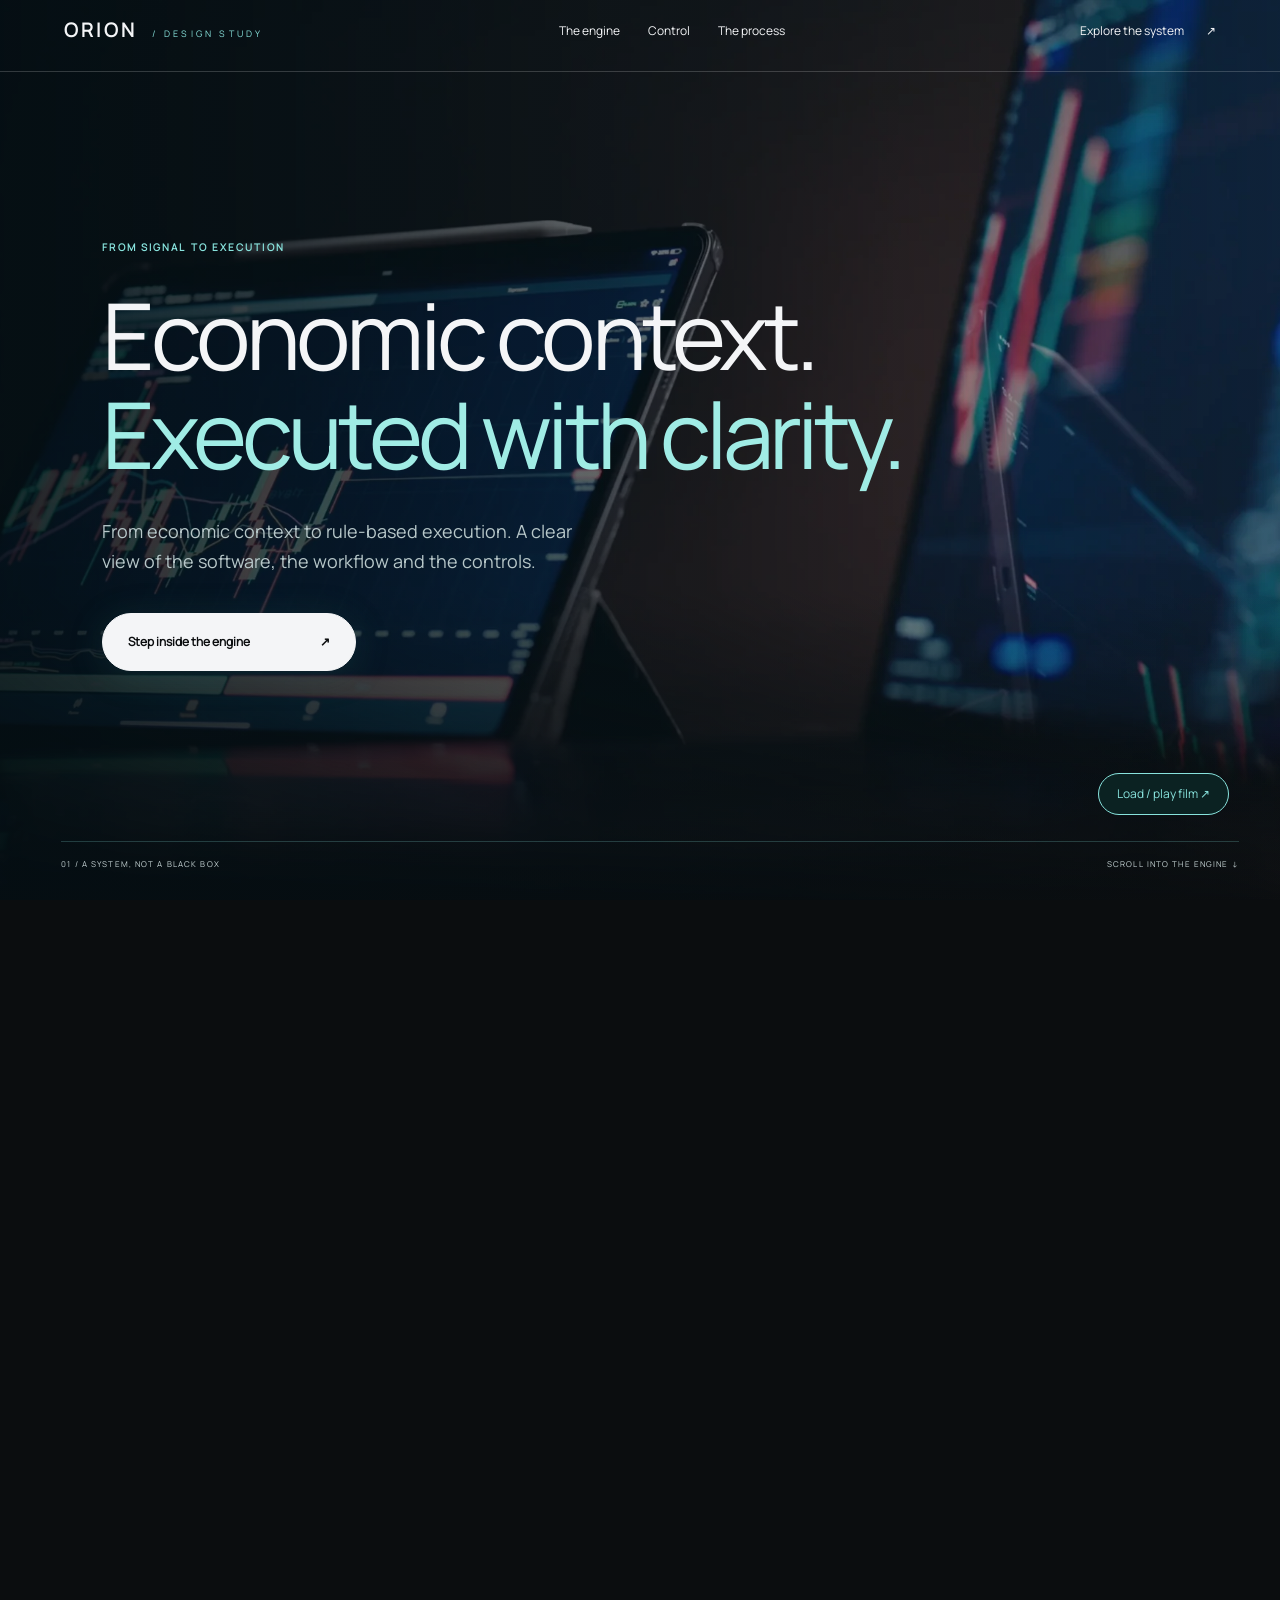
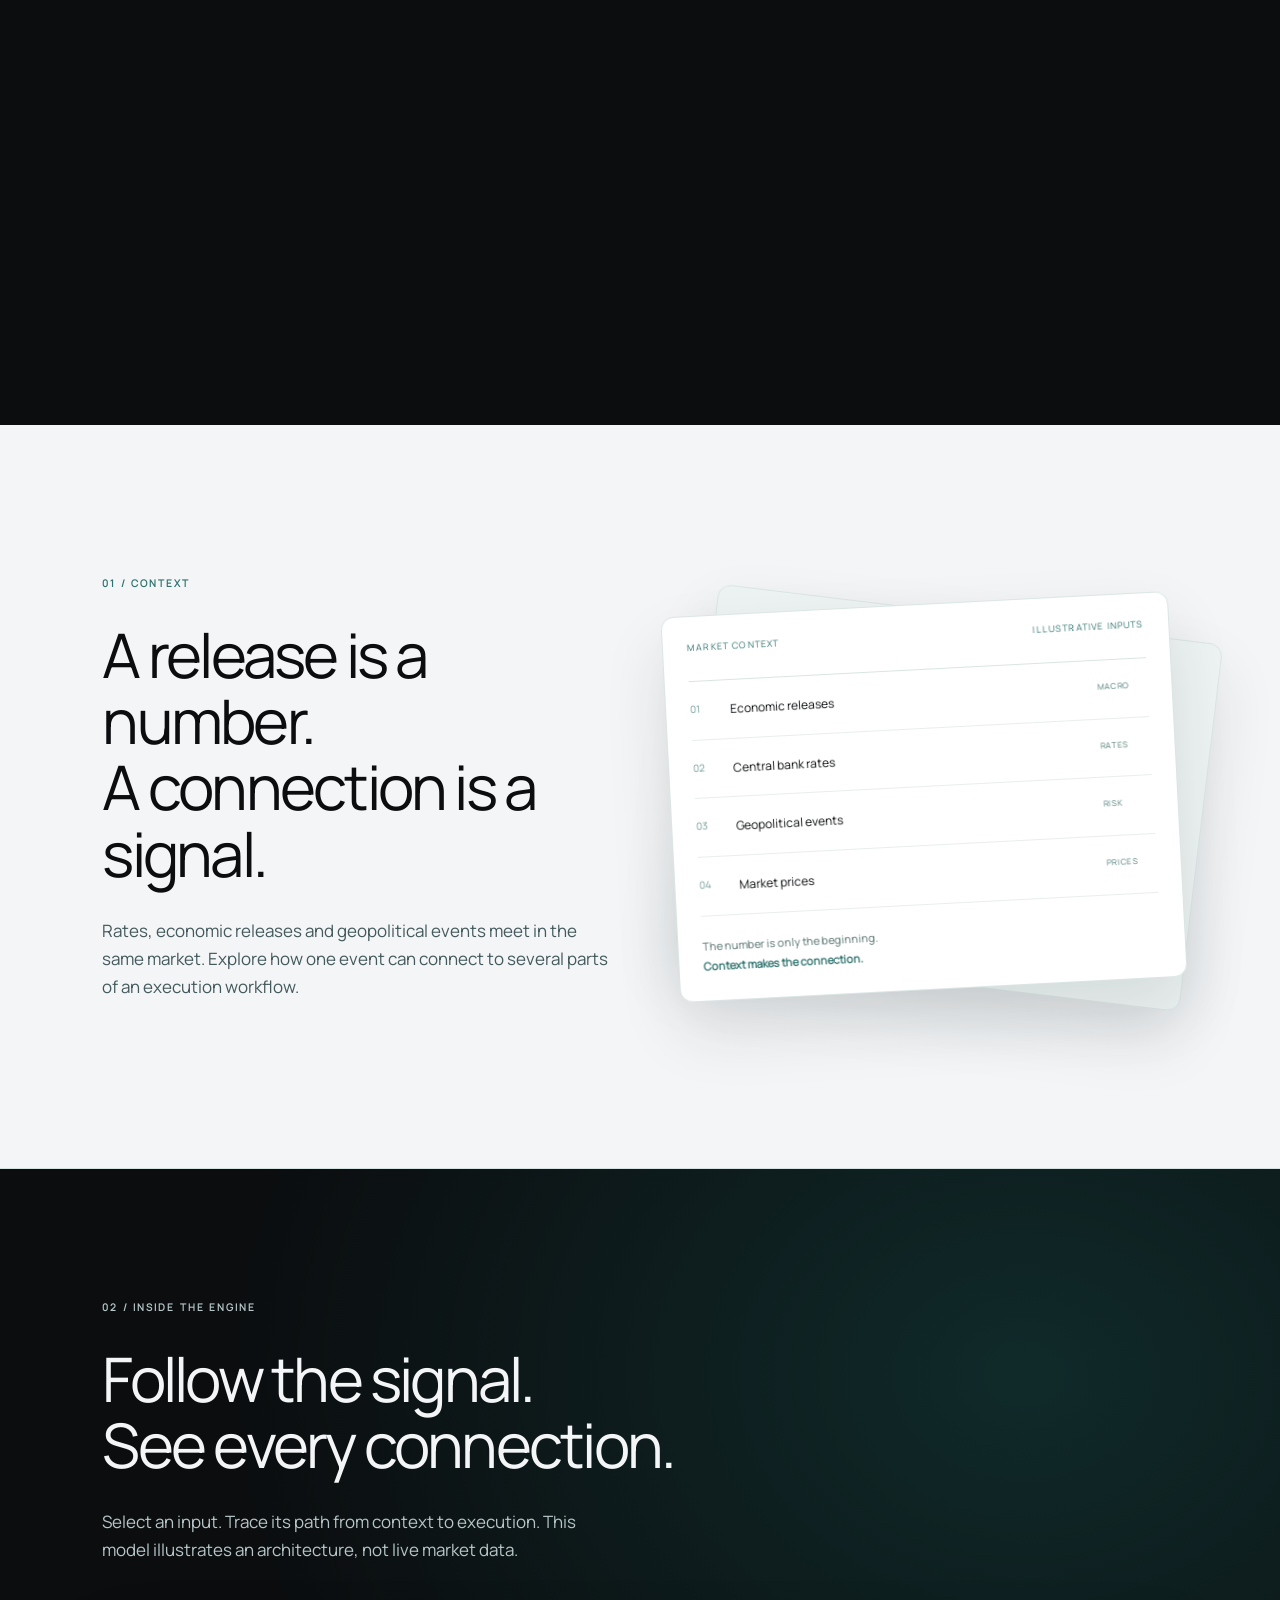
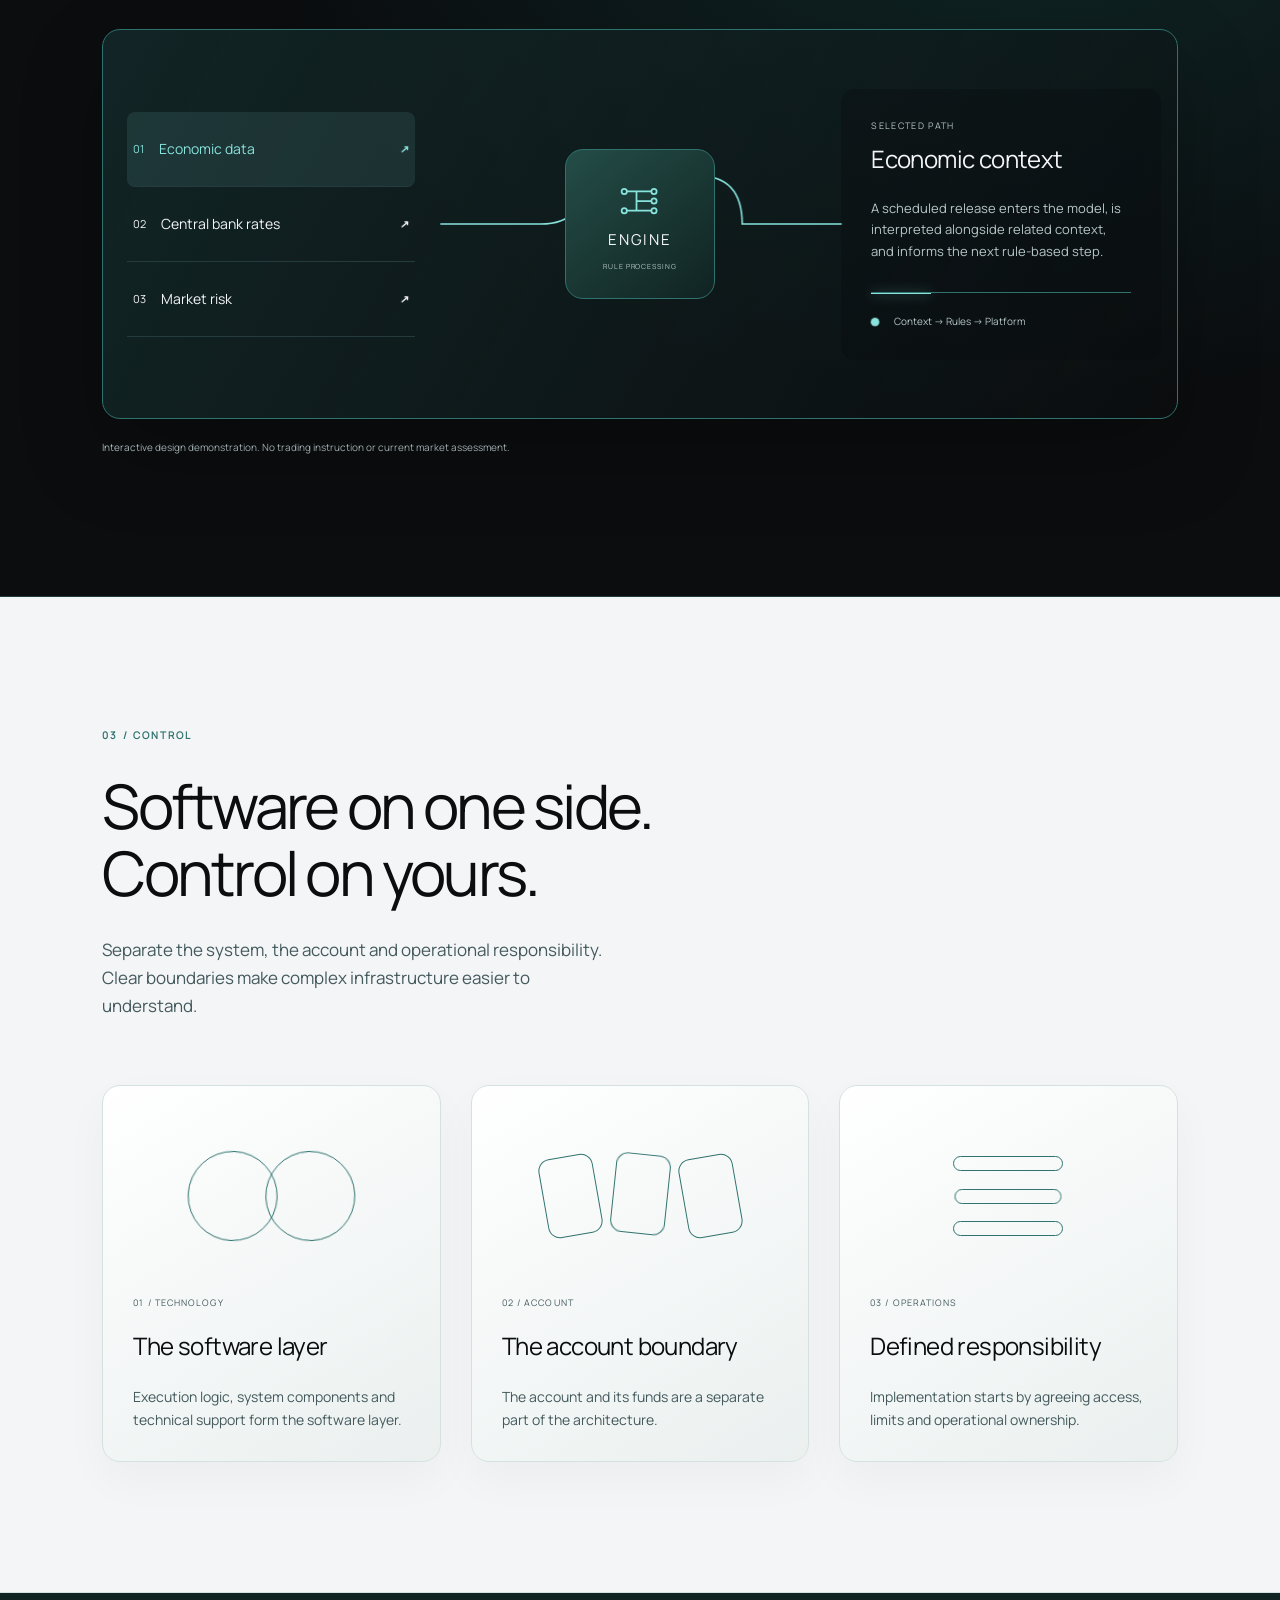
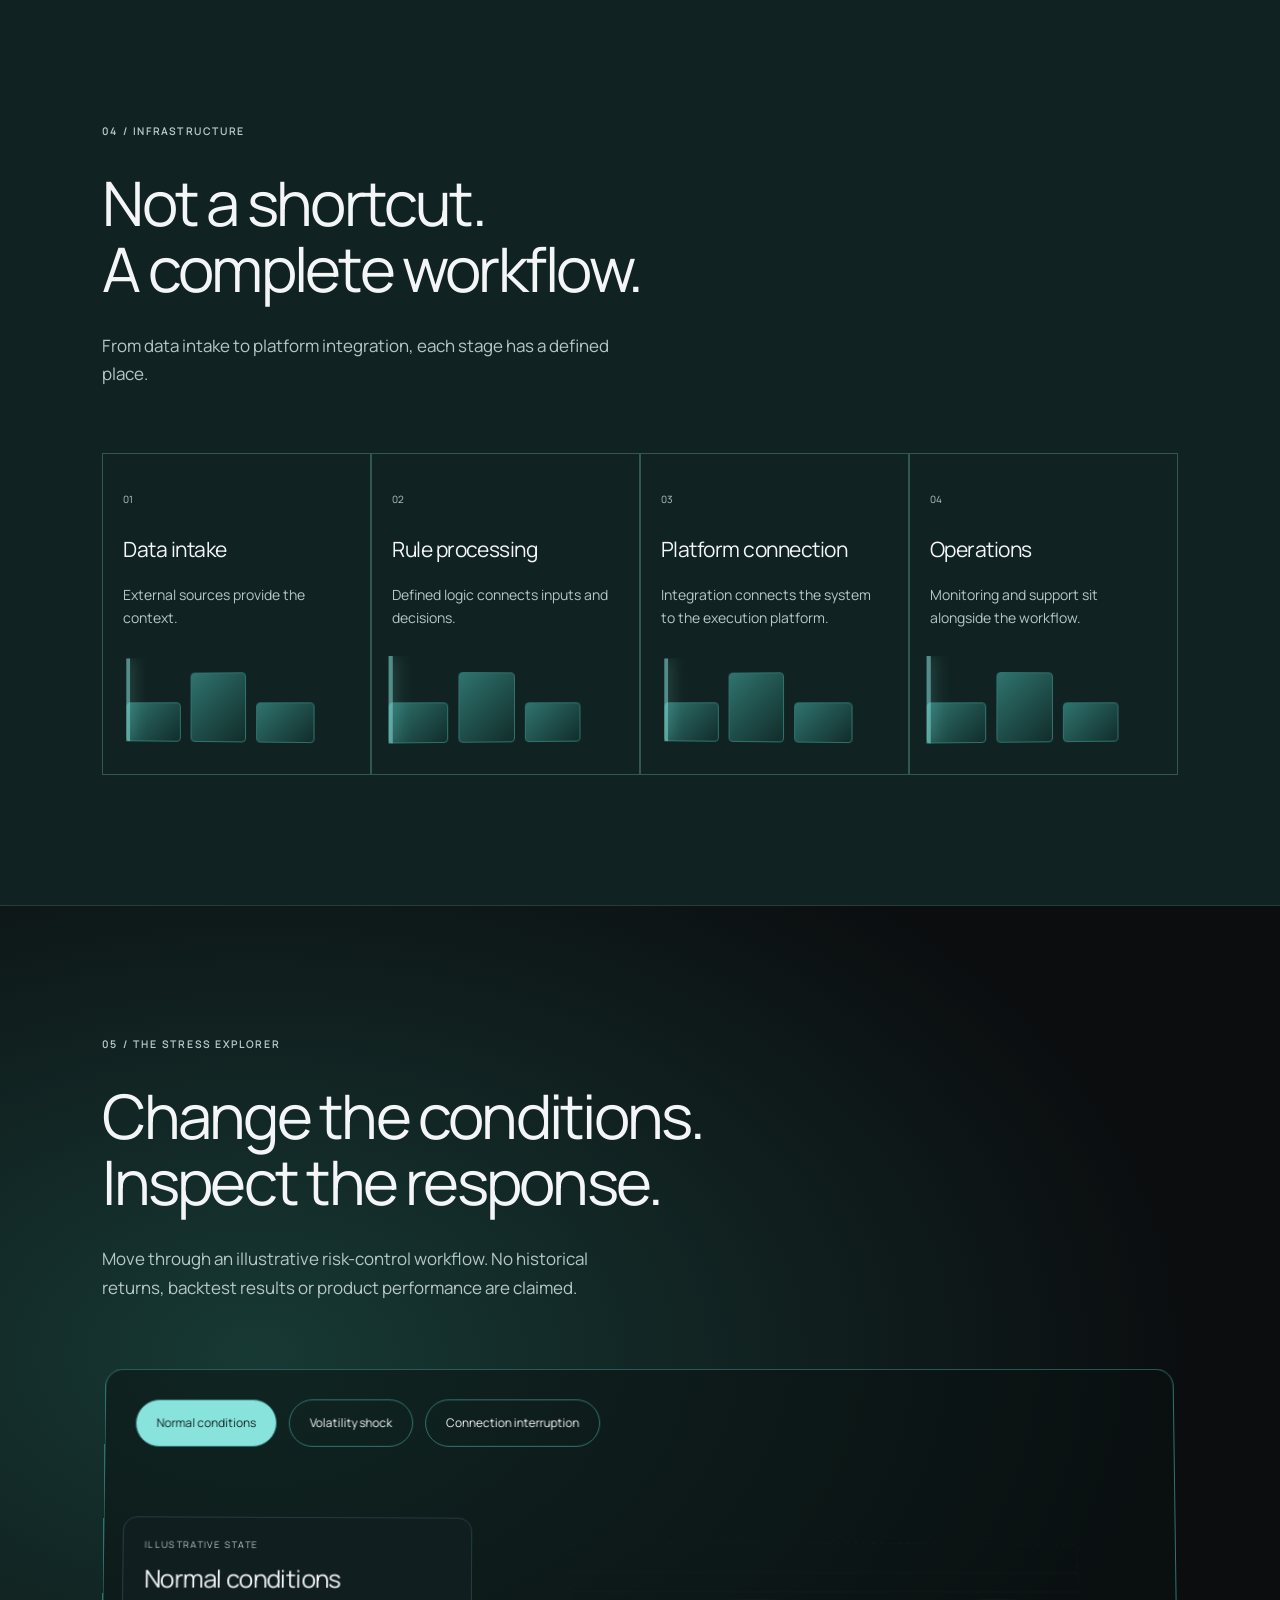
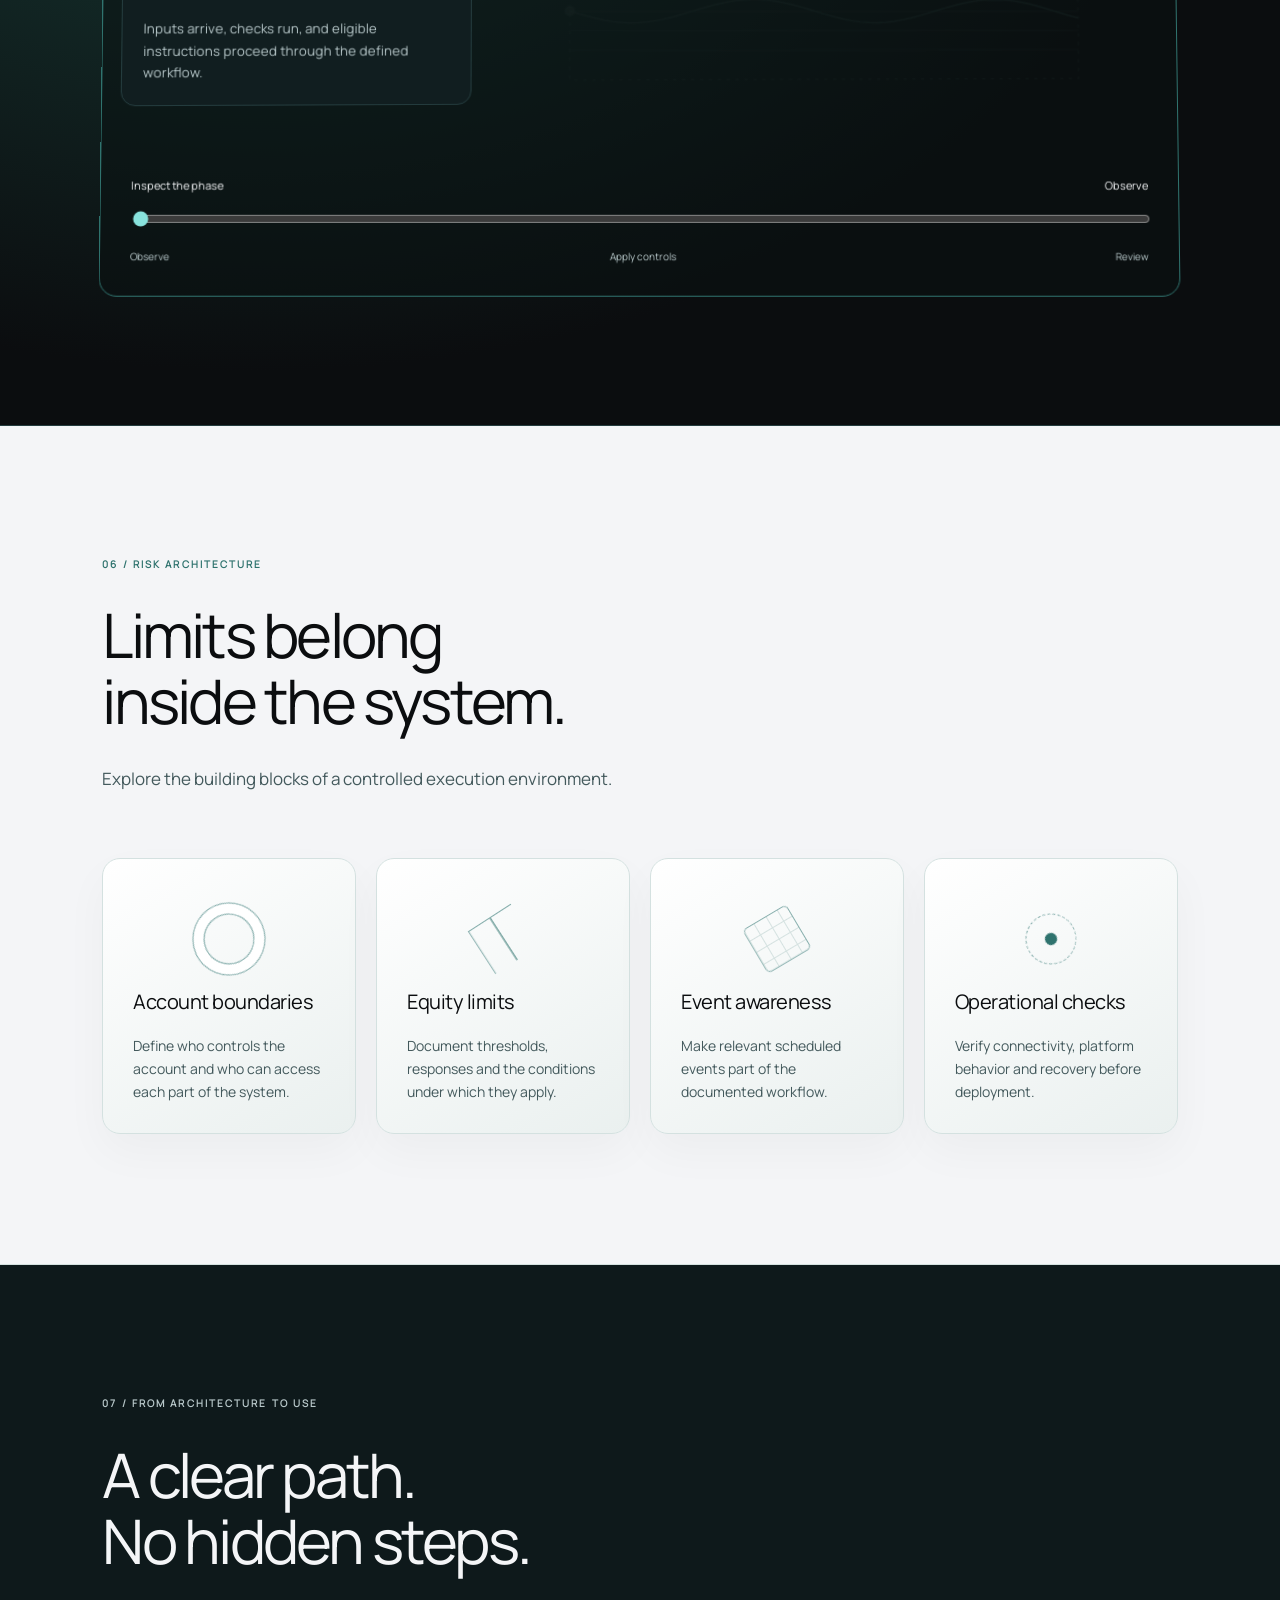
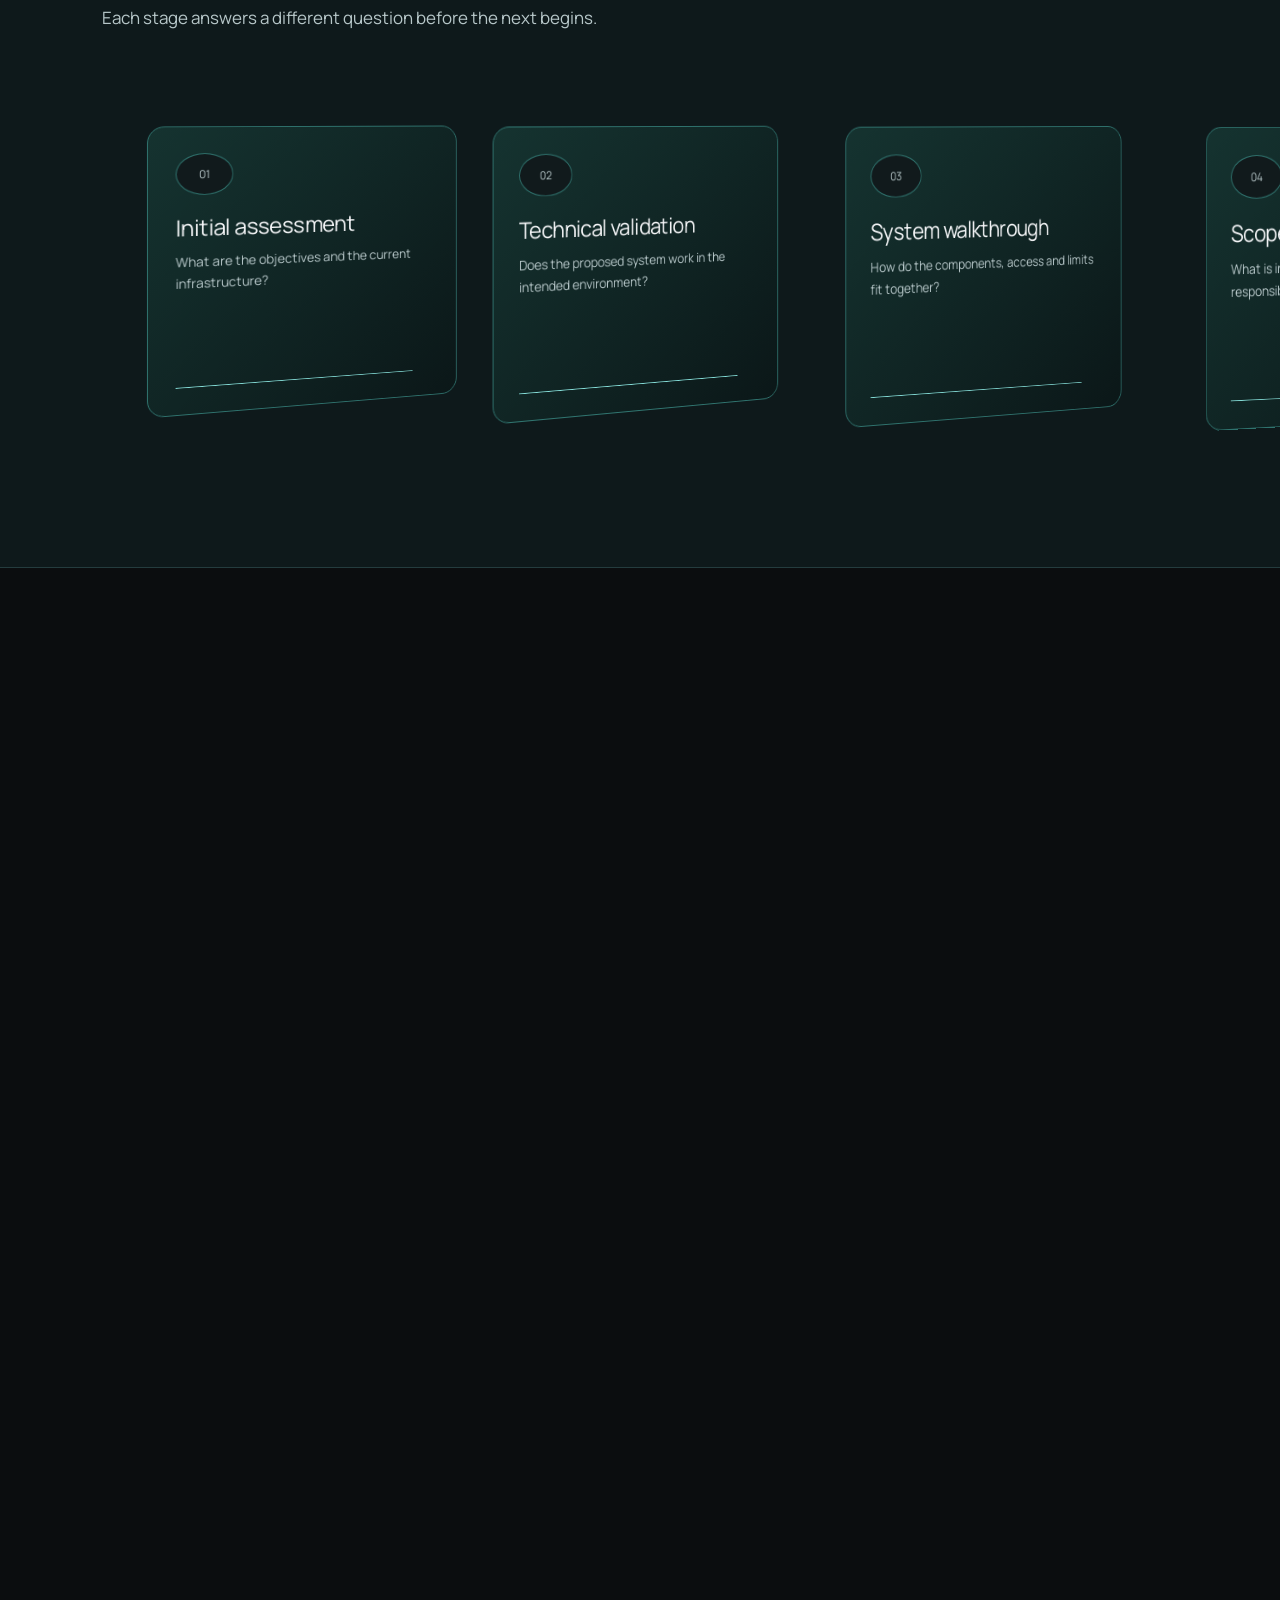
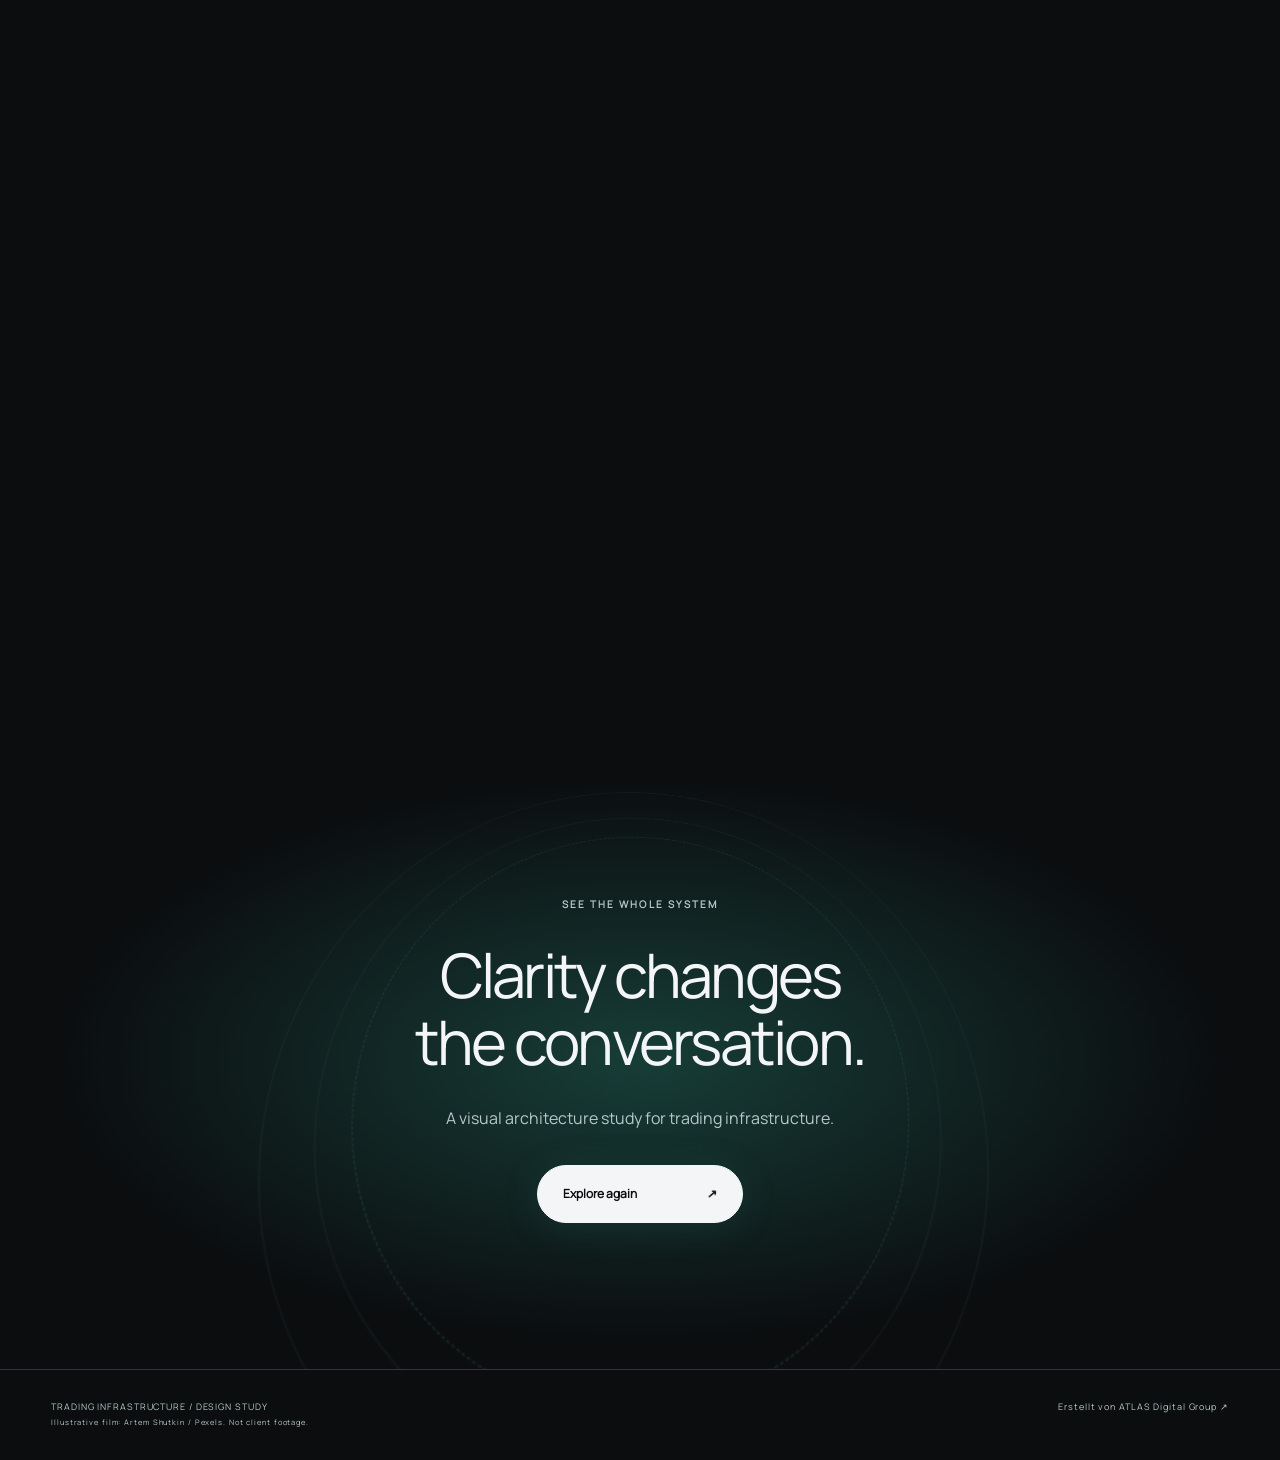
==== commit b8c99a34: "Version editorial assets to prevent mixed cached hero scripts Added a closing section for contact in" ====
--- a/index.html
+++ b/index.html
@@ -1,4 +1,4 @@
-<!doctype html><html lang="en"><head><meta charset="utf-8"><meta name="viewport" content="width=device-width,initial-scale=1"><meta name="robots" content="noindex,nofollow"><title>Trading infrastructure | Design study</title><link rel="stylesheet" href="1-style.css"></head><body><header class="top"><a class="wordmark" href="#home">ORION<span> / DESIGN STUDY</span></a><nav aria-label="Main"><a href="#engine">The engine</a><a href="#risk">Control</a><a href="#process">The process</a></nav><a class="contact" href="#contact">Explore the system <span>↗</span></a></header><main>
+<!doctype html><html lang="en"><head><meta charset="utf-8"><meta name="viewport" content="width=device-width,initial-scale=1"><meta name="robots" content="noindex,nofollow"><title>Trading infrastructure | Design study</title><link rel="stylesheet" href="1-style.css?v=editorial-logic-20261007"></head><body><header class="top"><a class="wordmark" href="#home">ORION<span> / DESIGN STUDY</span></a><nav aria-label="Main"><a href="#engine">The engine</a><a href="#risk">Control</a><a href="#process">The process</a></nav><a class="contact" href="#contact">Explore the system <span>↗</span></a></header><main>
 <section id="home" class="hero"><div class="film-stage"><video autoplay muted playsinline loop preload="metadata" poster="12-trading-poster-desktop.webp" aria-label="Illustrative trading workspace film"><source media="(max-width: 650px)" src="11-trading-hero-phone.mp4" type="video/mp4"><source src="10-trading-hero-desktop.mp4" type="video/mp4"></video><div class="hero-shade"></div></div><div class="hero-content"><p class="eyebrow">FROM SIGNAL TO EXECUTION</p><h1>Economic context.<br><span class="hero-accent">Executed with clarity.</span></h1><p class="lead">From economic context to rule-based execution. A clear view of the software, the workflow and the controls.</p><a class="button" href="#engine">Step inside the engine <span>↗</span></a></div><button class="film-start" type="button" hidden>Play film ↗</button><div class="hero-foot"><span>01 / A SYSTEM, NOT A BLACK BOX</span><span>SCROLL INTO THE ENGINE ↓</span></div></section>
 <section id="context" class="context section"><div class="section-head"><p class="eyebrow">01 / CONTEXT</p><h2>A release is a number.<br>A connection is a signal.</h2><p>Rates, economic releases and geopolitical events meet in the same market. Explore how one event can connect to several parts of an execution workflow.</p></div><div class="context-art calendar-stack"><div class="calendar-sheet back"></div><div class="calendar-sheet"><div class="calendar-top"><span>MARKET CONTEXT</span><span>ILLUSTRATIVE INPUTS</span></div><div class="calendar-row"><b>01</b><span>Economic releases</span><i>MACRO</i></div><div class="calendar-row"><b>02</b><span>Central bank rates</span><i>RATES</i></div><div class="calendar-row"><b>03</b><span>Geopolitical events</span><i>RISK</i></div><div class="calendar-row"><b>04</b><span>Market prices</span><i>PRICES</i></div><div class="calendar-bottom">The number is only the beginning.<br><strong>Context makes the connection.</strong></div></div></div></section>
 <section id="engine" class="engine section"><div class="section-head"><p class="eyebrow">02 / INSIDE THE ENGINE</p><h2>Follow the signal.<br>See every connection.</h2><p>Select an input. Trace its path from context to execution. This model illustrates an architecture, not live market data.</p></div><div class="engine-lab"><div class="input-list" role="group" aria-label="Data inputs"><button data-input="macro" aria-pressed="true">01 <span>Economic data</span><b>↗</b></button><button data-input="rates" aria-pressed="false">02 <span>Central bank rates</span><b>↗</b></button><button data-input="risk" aria-pressed="false">03 <span>Market risk</span><b>↗</b></button></div><div class="engine-core" aria-hidden="true"><div class="core-disc"><span class="logic-mark"><svg viewBox="0 0 48 36" width="42" height="32" fill="none" stroke="currentColor" stroke-width="2" aria-hidden="true"><path d="M8 7h12v22H8M20 18h17M20 7h17M20 29h17"/><circle cx="6" cy="7" r="3"/><circle cx="6" cy="29" r="3"/><circle cx="40" cy="7" r="3"/><circle cx="40" cy="18" r="3"/><circle cx="40" cy="29" r="3"/></svg></span>ENGINE<br><small>RULE PROCESSING</small></div><svg class="engine-path" viewBox="0 0 500 400"><path d="M0 200H125Q180 200 180 140H320Q375 140 375 200H500"/></svg></div><div class="engine-output"><span>SELECTED PATH</span><h3 id="input-title">Economic context</h3><p id="input-detail">A scheduled release enters the model, is interpreted alongside related context, and informs the next rule-based step.</p><div class="output-stage"><i></i><span>Context → Rules → Platform</span></div></div></div><p class="fine">Interactive design demonstration. No trading instruction or current market assessment.</p></section>
@@ -8,4 +8,4 @@
 <section id="risk" class="risk section"><div class="section-head"><p class="eyebrow">06 / RISK ARCHITECTURE</p><h2>Limits belong<br>inside the system.</h2><p>Explore the building blocks of a controlled execution environment.</p></div><div class="risk-grid"><article><div class="risk-art"><i></i></div><h3>Account boundaries</h3><p>Define who controls the account and who can access each part of the system.</p></article><article><div class="risk-art"><i></i></div><h3>Equity limits</h3><p>Document thresholds, responses and the conditions under which they apply.</p></article><article><div class="risk-art"><i></i></div><h3>Event awareness</h3><p>Make relevant scheduled events part of the documented workflow.</p></article><article><div class="risk-art"><i></i></div><h3>Operational checks</h3><p>Verify connectivity, platform behavior and recovery before deployment.</p></article></div></section>
 <section id="process" class="process section"><div class="section-head"><p class="eyebrow">07 / FROM ARCHITECTURE TO USE</p><h2>A clear path.<br>No hidden steps.</h2><p>Each stage answers a different question before the next begins.</p></div><div class="process-list">
 <article><span>01</span><div><h3>Initial assessment</h3><p>What are the objectives and the current infrastructure?</p></div><i></i></article><article><span>02</span><div><h3>Technical validation</h3><p>Does the proposed system work in the intended environment?</p></div><i></i></article><article><span>03</span><div><h3>System walkthrough</h3><p>How do the components, access and limits fit together?</p></div><i></i></article><article><span>04</span><div><h3>Scope and agreement</h3><p>What is included, and who owns each responsibility?</p></div><i></i></article><article><span>05</span><div><h3>Installation and setup</h3><p>Connect the required components and verify the configuration.</p></div><i></i></article><article><span>06</span><div><h3>Activation</h3><p>Confirm readiness before operational use begins.</p></div><i></i></article><article><span>07</span><div><h3>Ongoing technical support</h3><p>Maintain the system and review changes within the agreed scope.</p></div><i></i></article></div></section>
-<section id="contact" class="closing section"><div class="closing-orbit" aria-hidden="true"></div><p class="eyebrow">SEE THE WHOLE SYSTEM</p><h2>Clarity changes<br>the conversation.</h2><p>A visual architecture study for trading infrastructure.</p><a class="button" href="#engine">Explore again <span>↗</span></a></section></main><footer><span>TRADING INFRASTRUCTURE / DESIGN STUDY<br><small>Illustrative film: Artem Shutkin / Pexels. Not client footage.</small></span><a href="https://atlasdigitalgroup.de">Erstellt von ATLAS Digital Group ↗</a></footer><script src="6-gsap.min.js"></script><script src="7-ScrollTrigger.min.js"></script><script src="8-lenis.min.js"></script><script src="3-motion.js"></script><script src="4-premium.js"></script><script type="module" src="5-field.js"></script></body></html>
+<section id="contact" class="closing section"><div class="closing-orbit" aria-hidden="true"></div><p class="eyebrow">SEE THE WHOLE SYSTEM</p><h2>Clarity changes<br>the conversation.</h2><p>A visual architecture study for trading infrastructure.</p><a class="button" href="#engine">Explore again <span>↗</span></a></section></main><footer><span>TRADING INFRASTRUCTURE / DESIGN STUDY<br><small>Illustrative film: Artem Shutkin / Pexels. Not client footage.</small></span><a href="https://atlasdigitalgroup.de">Erstellt von ATLAS Digital Group ↗</a></footer><script src="6-gsap.min.js"></script><script src="7-ScrollTrigger.min.js"></script><script src="8-lenis.min.js"></script><script src="3-motion.js?v=editorial-logic-20261007"></script><script src="4-premium.js?v=editorial-logic-20261007"></script><script type="module" src="5-field.js?v=editorial-logic-20261007"></script></body></html>
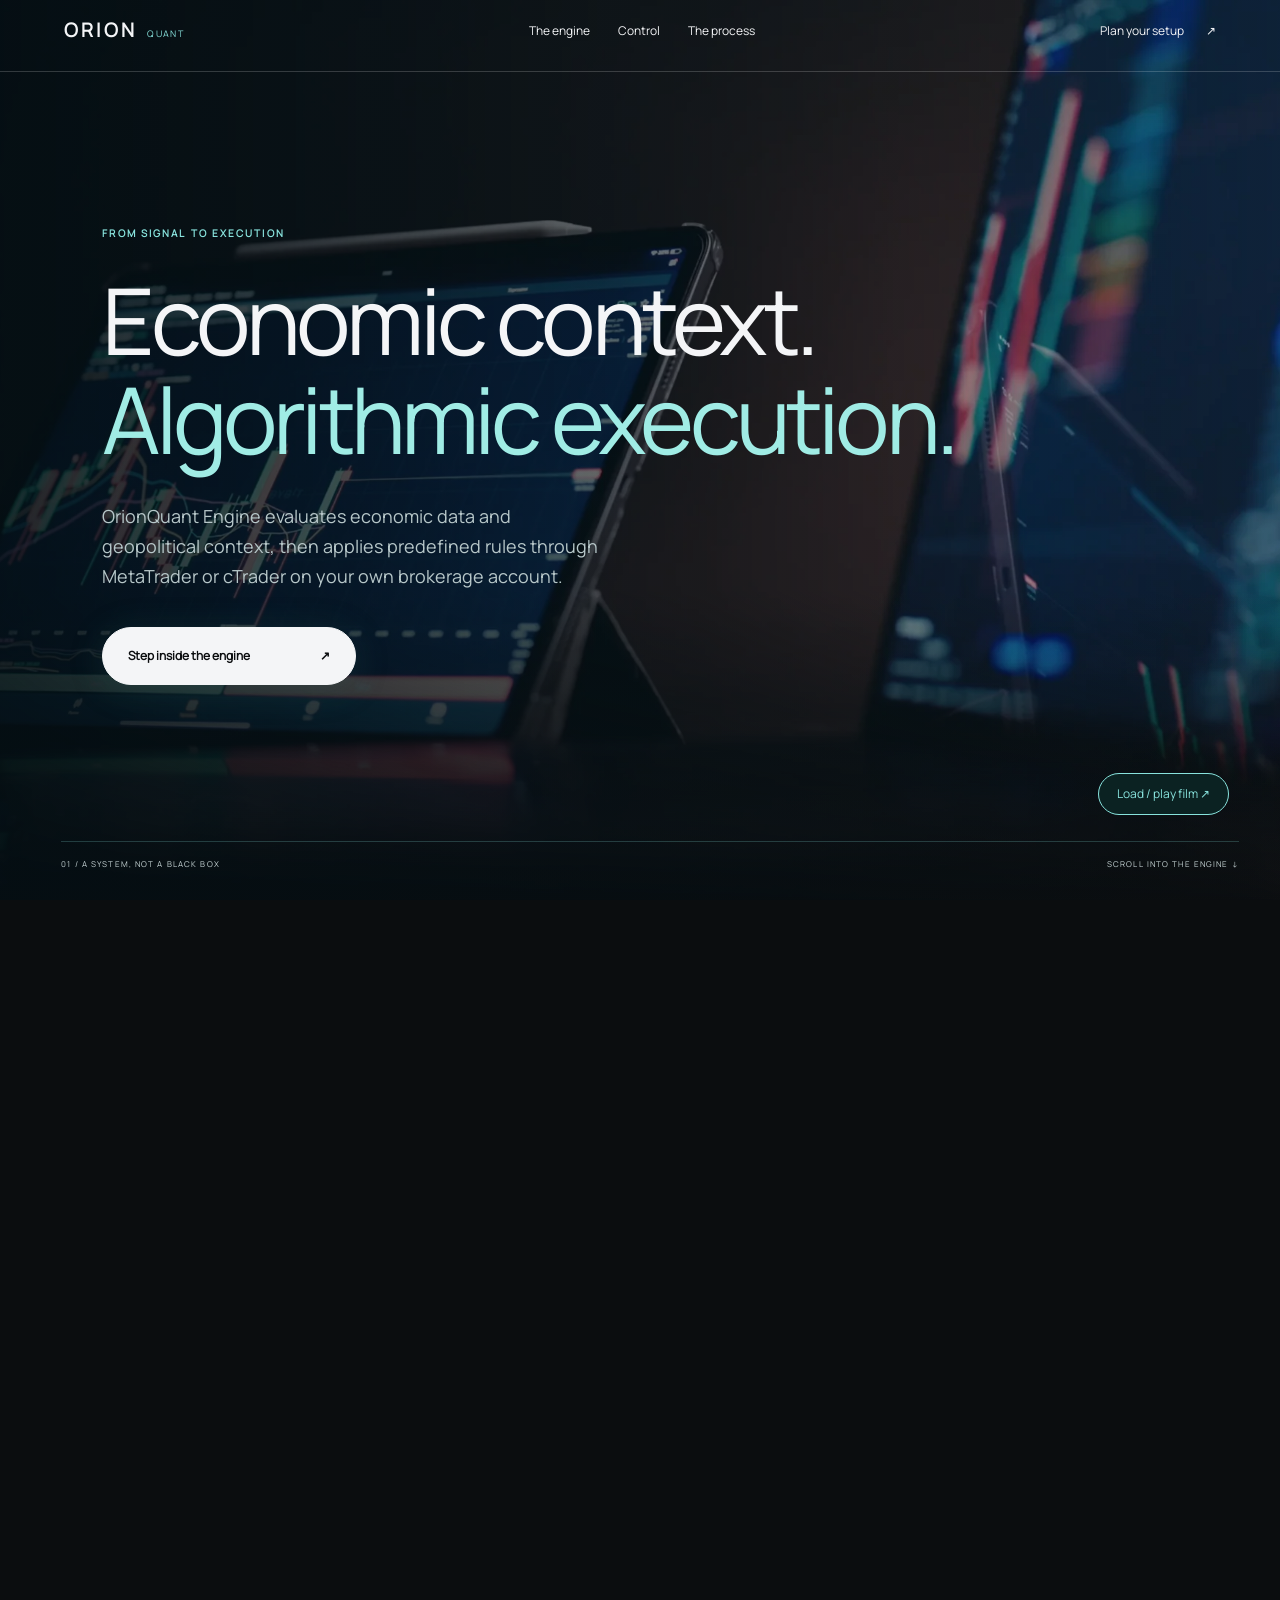
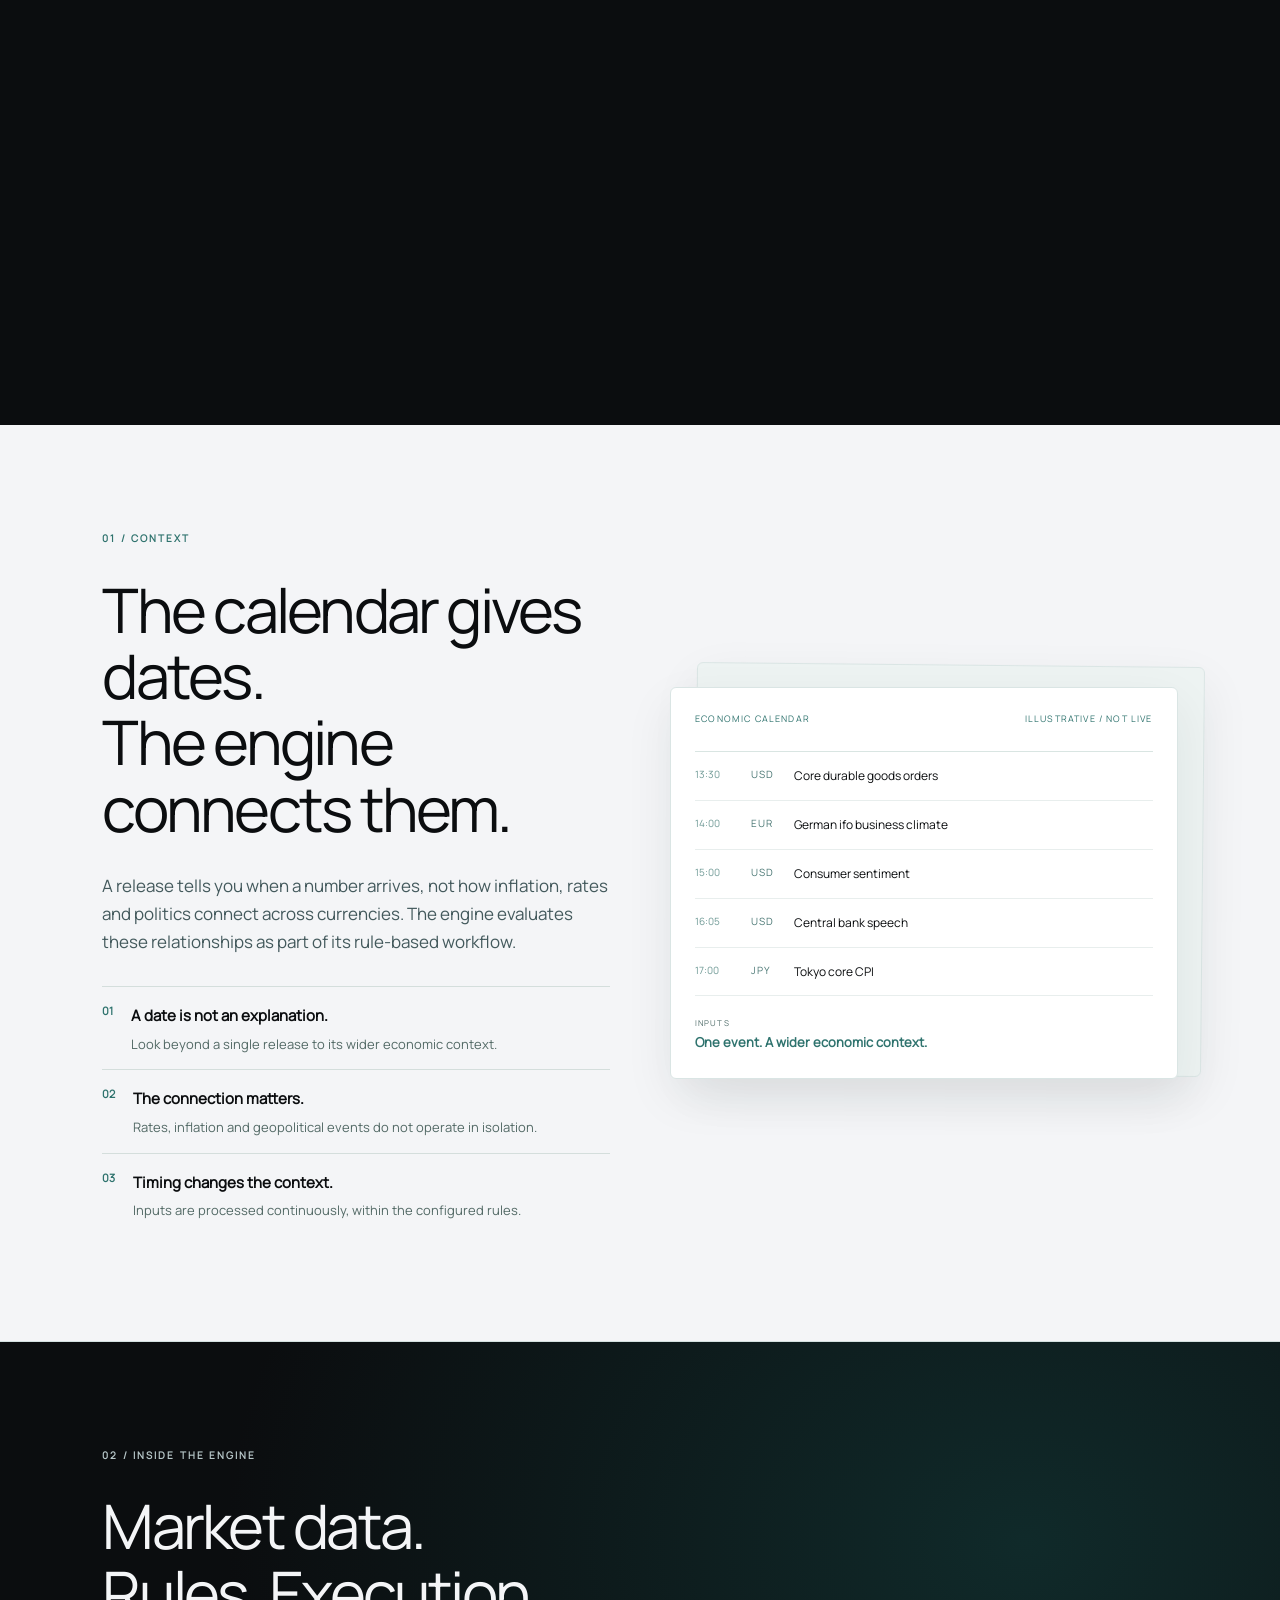
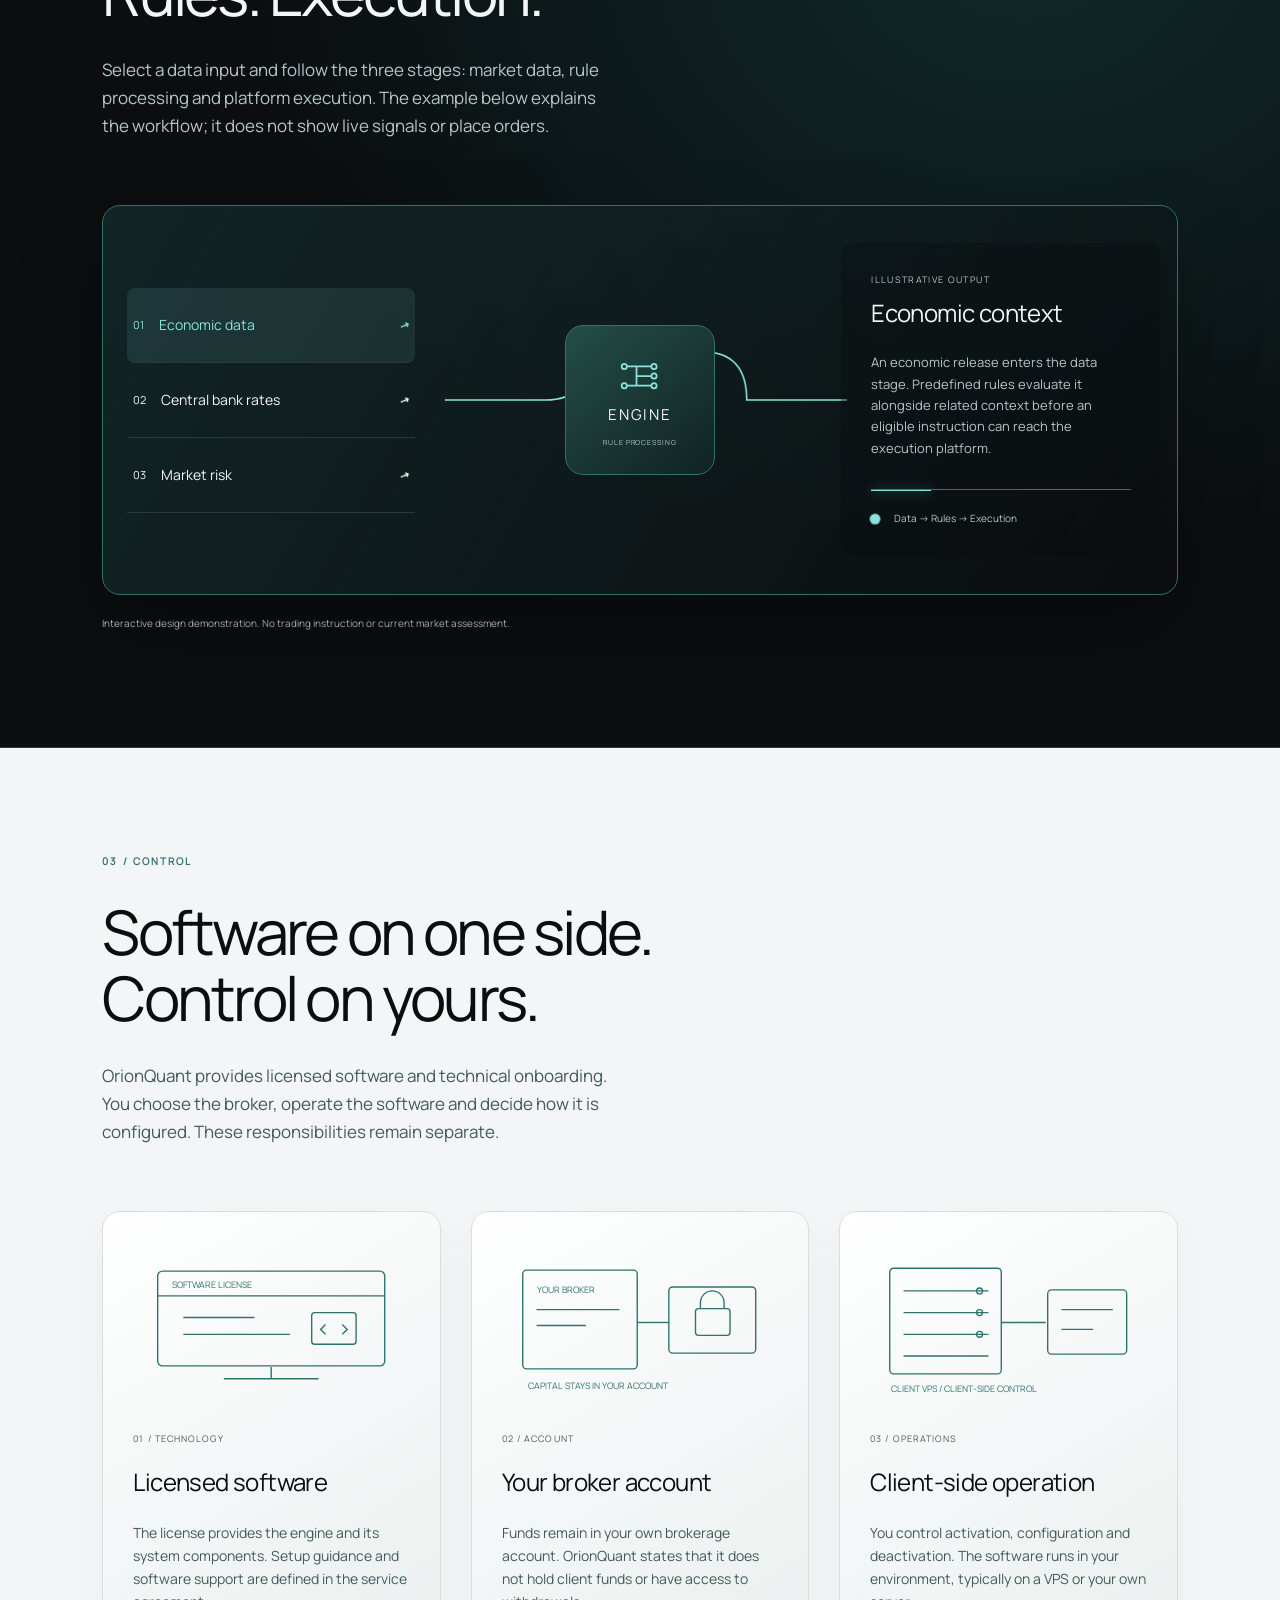
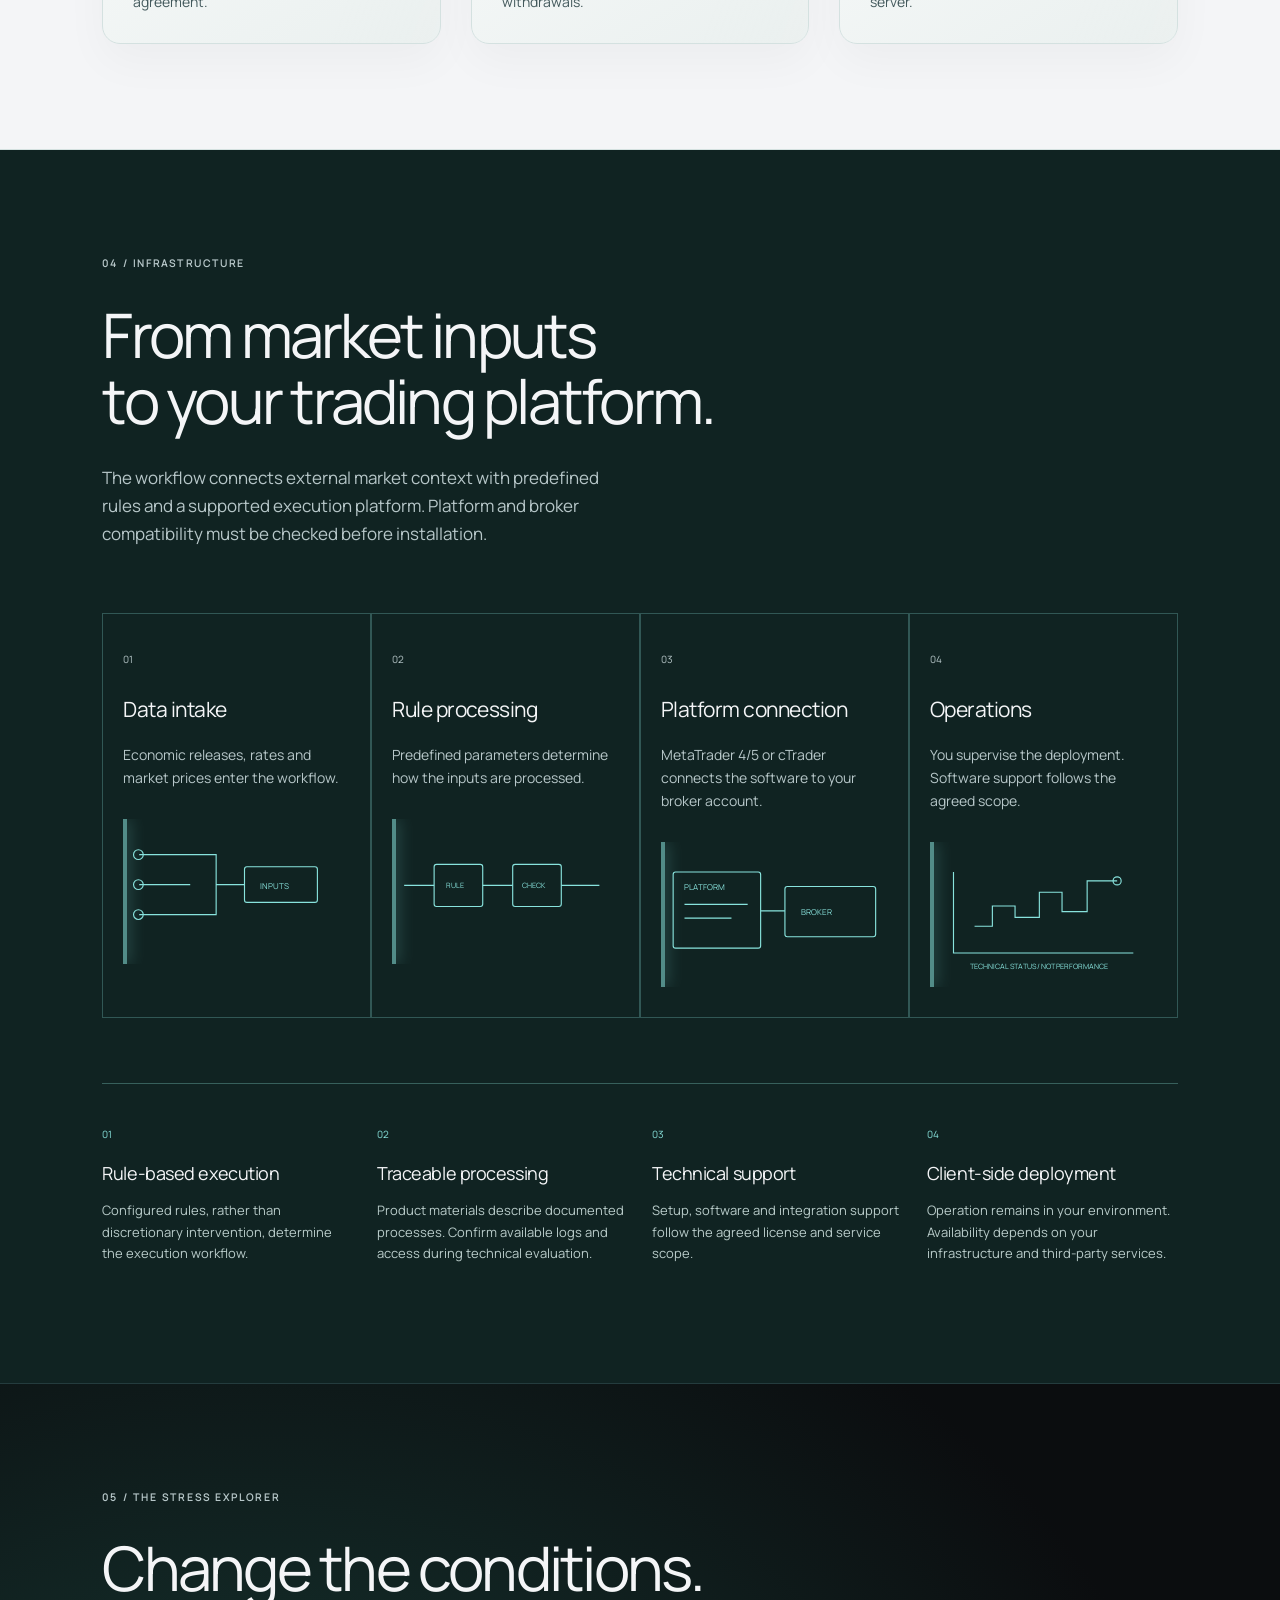
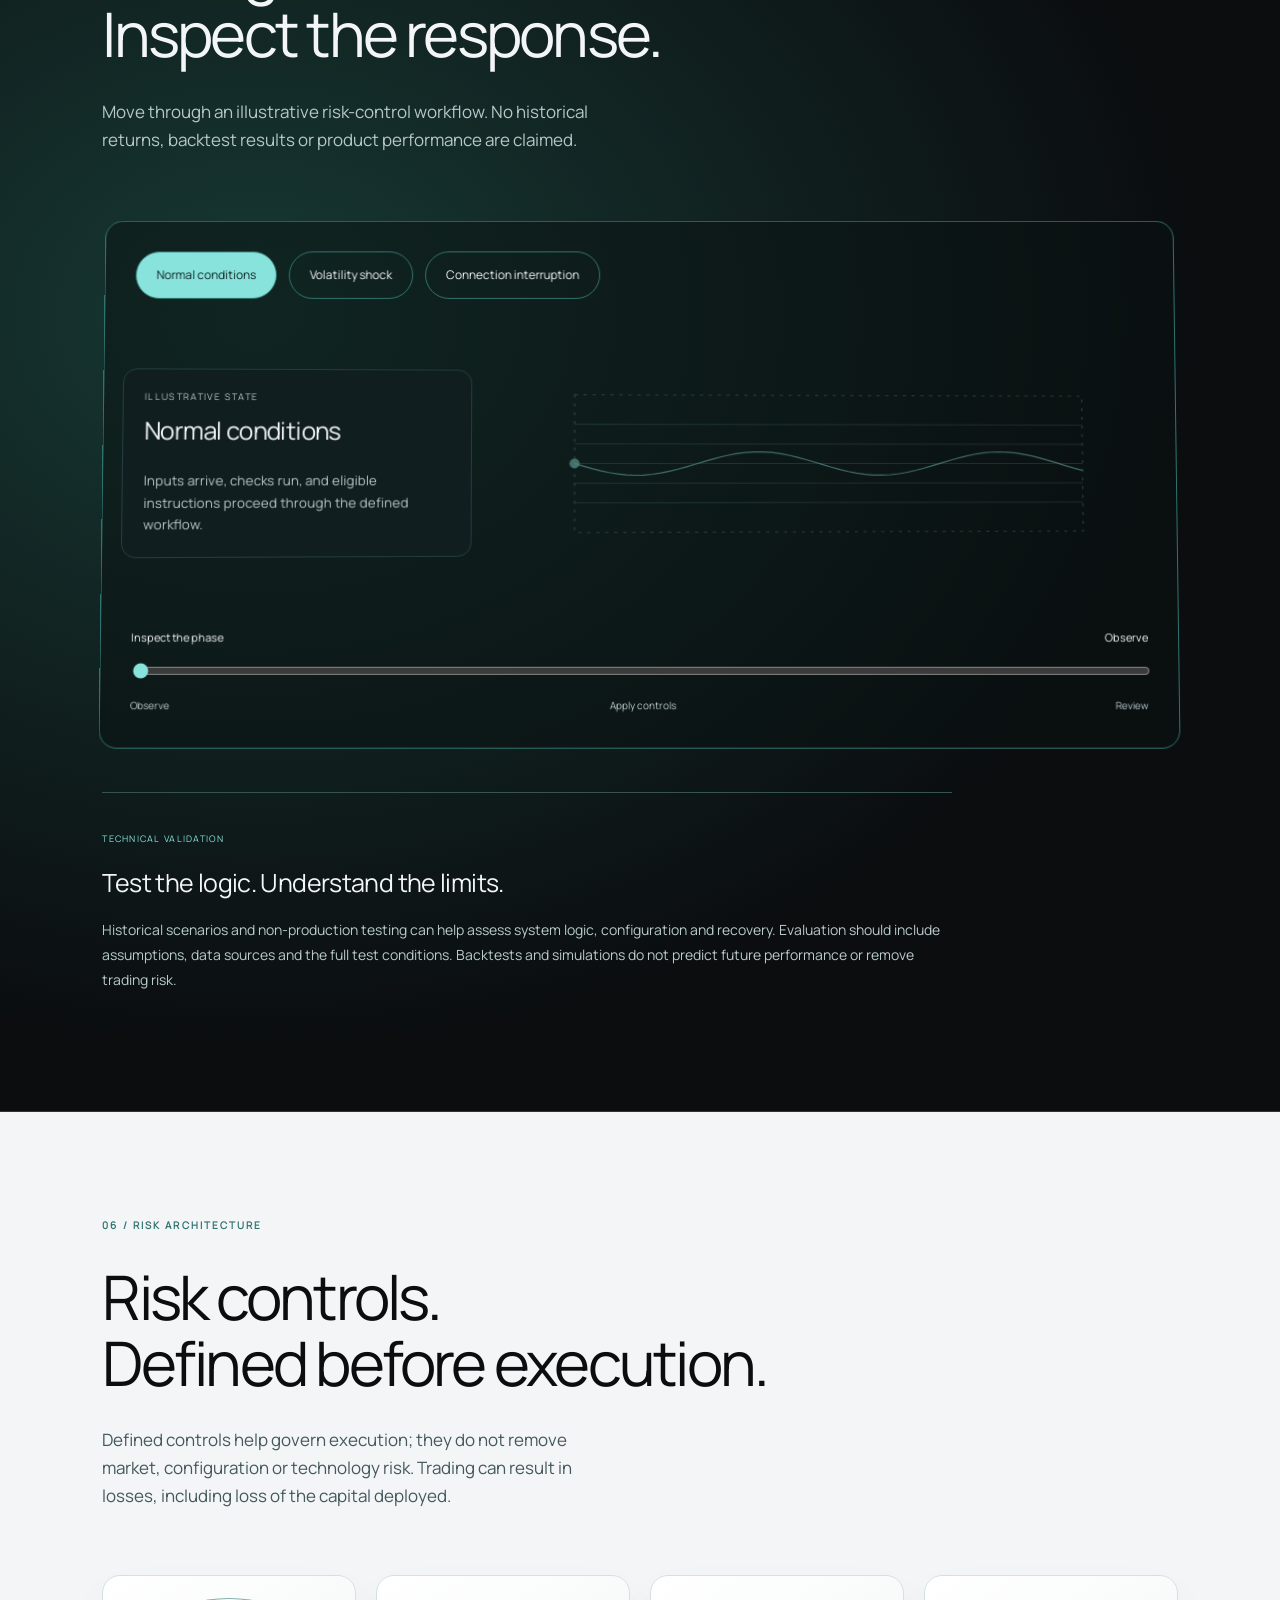
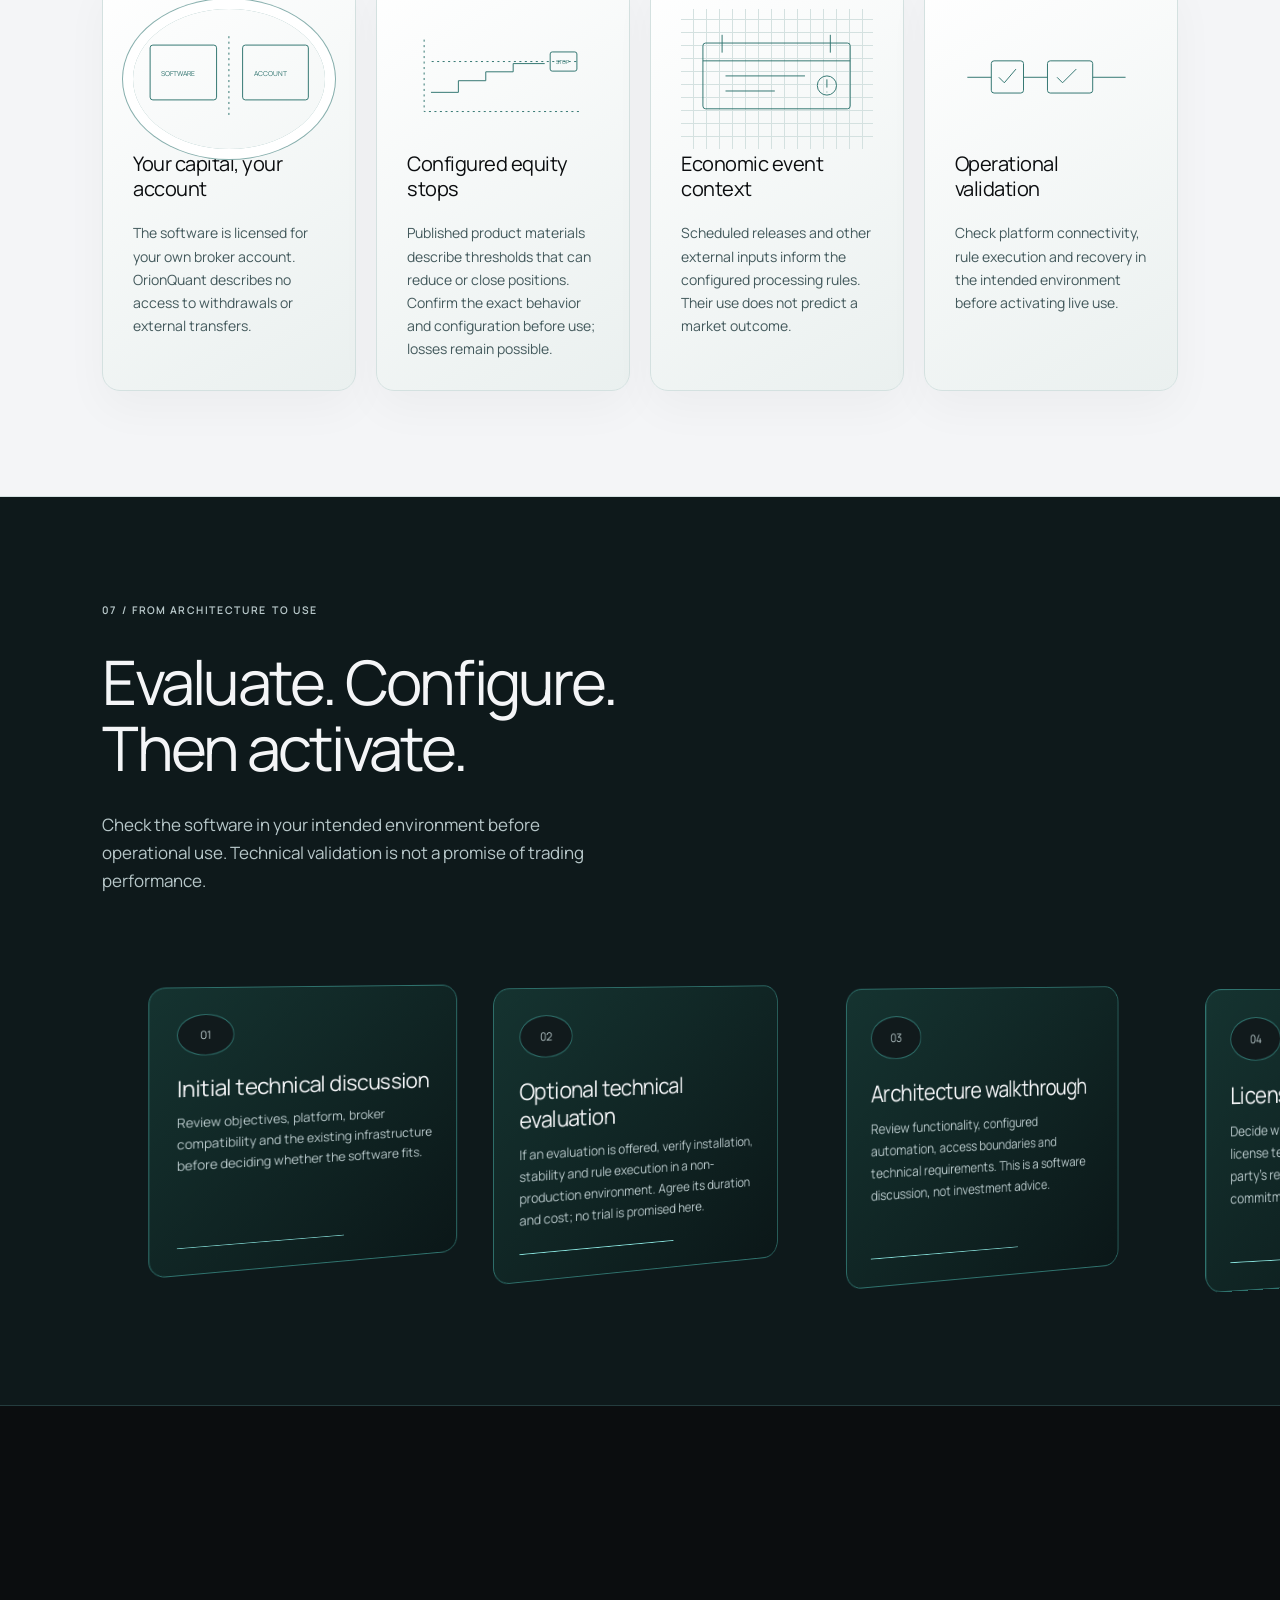
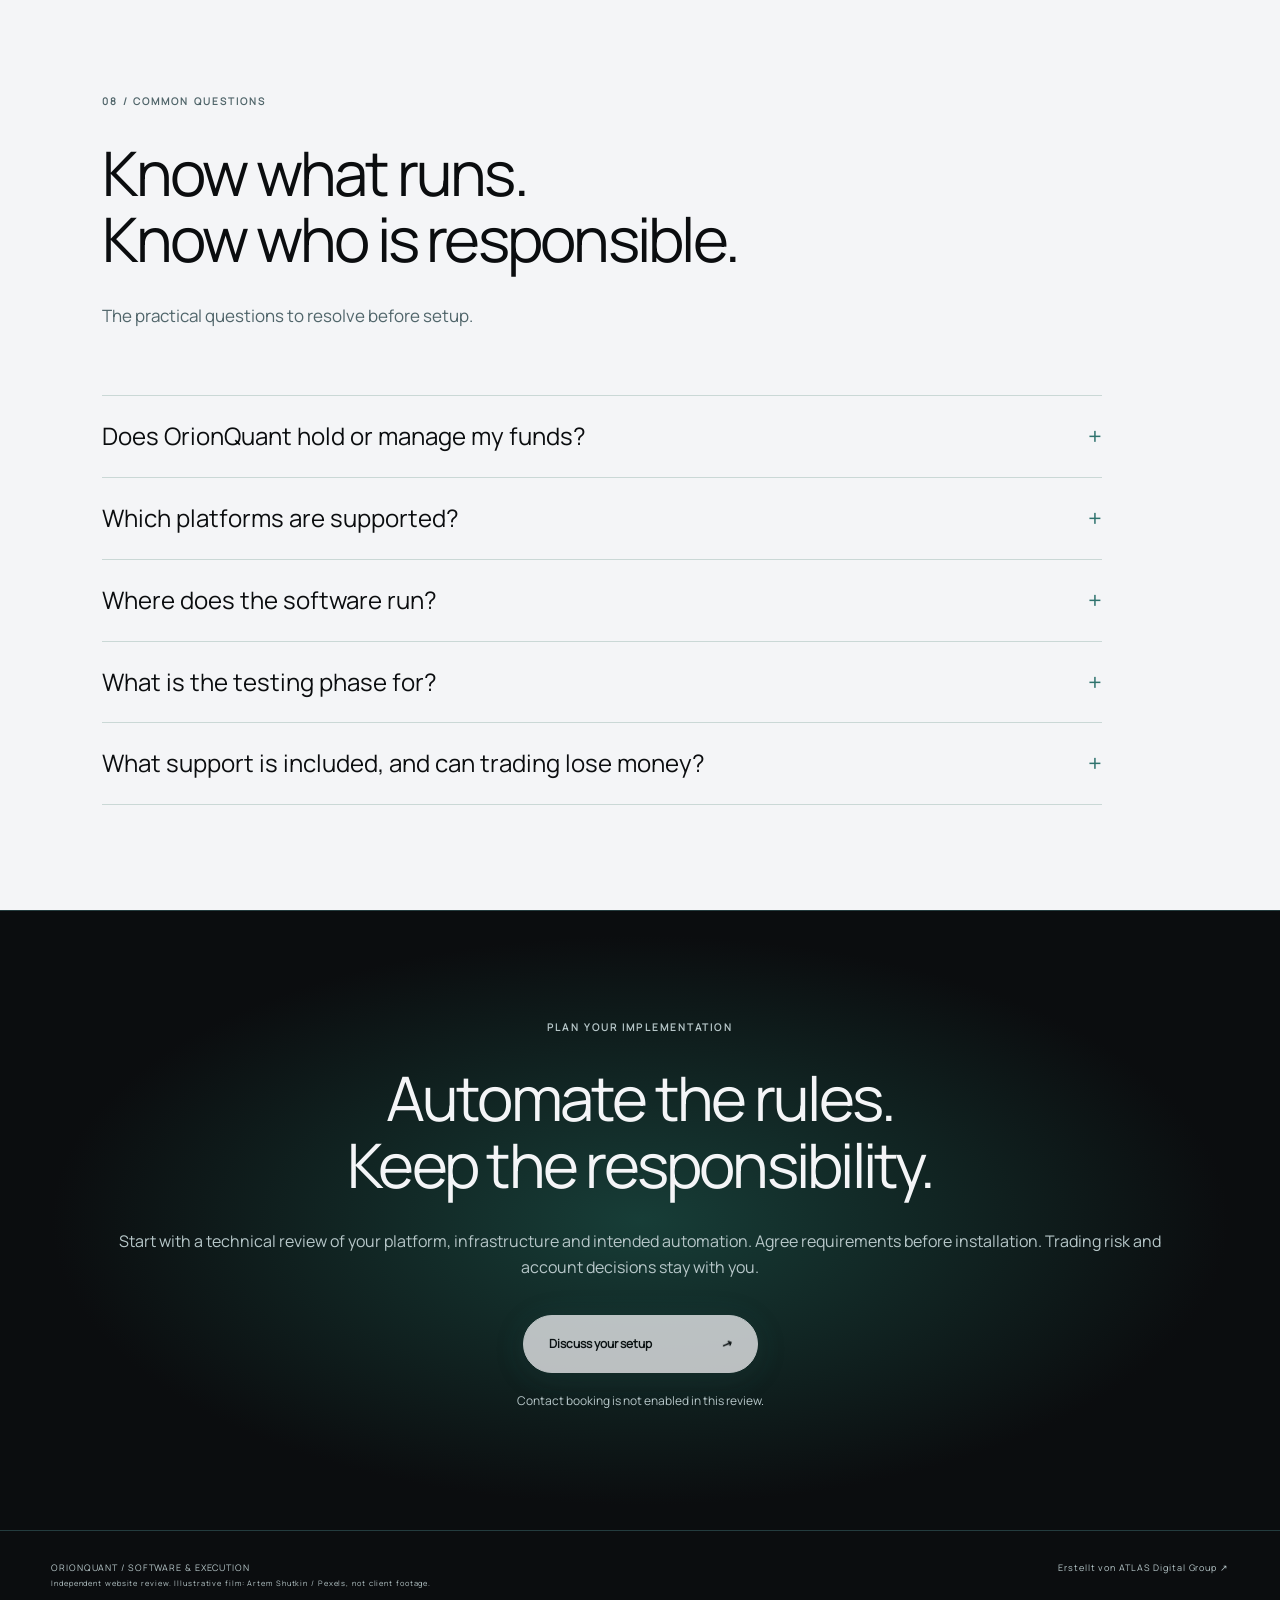
==== commit 290677a6: "Change greeting from 'Hello World' to 'Goodbye World'" ====
--- a/index.html
+++ b/index.html
@@ -1,11 +1,20 @@
-<!doctype html><html lang="en"><head><meta charset="utf-8"><meta name="viewport" content="width=device-width,initial-scale=1"><meta name="robots" content="noindex,nofollow"><title>Trading infrastructure | Design study</title><link rel="stylesheet" href="1-style.css?v=editorial-logic-20261007"></head><body><header class="top"><a class="wordmark" href="#home">ORION<span> / DESIGN STUDY</span></a><nav aria-label="Main"><a href="#engine">The engine</a><a href="#risk">Control</a><a href="#process">The process</a></nav><a class="contact" href="#contact">Explore the system <span>↗</span></a></header><main>
-<section id="home" class="hero"><div class="film-stage"><video autoplay muted playsinline loop preload="metadata" poster="12-trading-poster-desktop.webp" aria-label="Illustrative trading workspace film"><source media="(max-width: 650px)" src="11-trading-hero-phone.mp4" type="video/mp4"><source src="10-trading-hero-desktop.mp4" type="video/mp4"></video><div class="hero-shade"></div></div><div class="hero-content"><p class="eyebrow">FROM SIGNAL TO EXECUTION</p><h1>Economic context.<br><span class="hero-accent">Executed with clarity.</span></h1><p class="lead">From economic context to rule-based execution. A clear view of the software, the workflow and the controls.</p><a class="button" href="#engine">Step inside the engine <span>↗</span></a></div><button class="film-start" type="button" hidden>Play film ↗</button><div class="hero-foot"><span>01 / A SYSTEM, NOT A BLACK BOX</span><span>SCROLL INTO THE ENGINE ↓</span></div></section>
-<section id="context" class="context section"><div class="section-head"><p class="eyebrow">01 / CONTEXT</p><h2>A release is a number.<br>A connection is a signal.</h2><p>Rates, economic releases and geopolitical events meet in the same market. Explore how one event can connect to several parts of an execution workflow.</p></div><div class="context-art calendar-stack"><div class="calendar-sheet back"></div><div class="calendar-sheet"><div class="calendar-top"><span>MARKET CONTEXT</span><span>ILLUSTRATIVE INPUTS</span></div><div class="calendar-row"><b>01</b><span>Economic releases</span><i>MACRO</i></div><div class="calendar-row"><b>02</b><span>Central bank rates</span><i>RATES</i></div><div class="calendar-row"><b>03</b><span>Geopolitical events</span><i>RISK</i></div><div class="calendar-row"><b>04</b><span>Market prices</span><i>PRICES</i></div><div class="calendar-bottom">The number is only the beginning.<br><strong>Context makes the connection.</strong></div></div></div></section>
-<section id="engine" class="engine section"><div class="section-head"><p class="eyebrow">02 / INSIDE THE ENGINE</p><h2>Follow the signal.<br>See every connection.</h2><p>Select an input. Trace its path from context to execution. This model illustrates an architecture, not live market data.</p></div><div class="engine-lab"><div class="input-list" role="group" aria-label="Data inputs"><button data-input="macro" aria-pressed="true">01 <span>Economic data</span><b>↗</b></button><button data-input="rates" aria-pressed="false">02 <span>Central bank rates</span><b>↗</b></button><button data-input="risk" aria-pressed="false">03 <span>Market risk</span><b>↗</b></button></div><div class="engine-core" aria-hidden="true"><div class="core-disc"><span class="logic-mark"><svg viewBox="0 0 48 36" width="42" height="32" fill="none" stroke="currentColor" stroke-width="2" aria-hidden="true"><path d="M8 7h12v22H8M20 18h17M20 7h17M20 29h17"/><circle cx="6" cy="7" r="3"/><circle cx="6" cy="29" r="3"/><circle cx="40" cy="7" r="3"/><circle cx="40" cy="18" r="3"/><circle cx="40" cy="29" r="3"/></svg></span>ENGINE<br><small>RULE PROCESSING</small></div><svg class="engine-path" viewBox="0 0 500 400"><path d="M0 200H125Q180 200 180 140H320Q375 140 375 200H500"/></svg></div><div class="engine-output"><span>SELECTED PATH</span><h3 id="input-title">Economic context</h3><p id="input-detail">A scheduled release enters the model, is interpreted alongside related context, and informs the next rule-based step.</p><div class="output-stage"><i></i><span>Context → Rules → Platform</span></div></div></div><p class="fine">Interactive design demonstration. No trading instruction or current market assessment.</p></section>
-<section class="control section"><div class="section-head"><p class="eyebrow">03 / CONTROL</p><h2>Software on one side.<br>Control on yours.</h2><p>Separate the system, the account and operational responsibility. Clear boundaries make complex infrastructure easier to understand.</p></div><div class="control-grid"><article><div class="visual boundary" aria-hidden="true"><i></i><i></i></div><span>01 / TECHNOLOGY</span><h3>The software layer</h3><p>Execution logic, system components and technical support form the software layer.</p></article><article><div class="visual licence" aria-hidden="true"><i></i><i></i><i></i></div><span>02 / ACCOUNT</span><h3>The account boundary</h3><p>The account and its funds are a separate part of the architecture.</p></article><article><div class="visual audit" aria-hidden="true"><i></i><i></i><i></i></div><span>03 / OPERATIONS</span><h3>Defined responsibility</h3><p>Implementation starts by agreeing access, limits and operational ownership.</p></article></div></section>
-<section class="infrastructure section"><div class="section-head"><p class="eyebrow">04 / INFRASTRUCTURE</p><h2>Not a shortcut.<br>A complete workflow.</h2><p>From data intake to platform integration, each stage has a defined place.</p></div><div class="pipeline"><article><span>01</span><h3>Data intake</h3><p>External sources provide the context.</p><div class="pipeline-art"><i></i><i></i><i></i></div></article><article><span>02</span><h3>Rule processing</h3><p>Defined logic connects inputs and decisions.</p><div class="pipeline-art"><i></i><i></i><i></i></div></article><article><span>03</span><h3>Platform connection</h3><p>Integration connects the system to the execution platform.</p><div class="pipeline-art"><i></i><i></i><i></i></div></article><article><span>04</span><h3>Operations</h3><p>Monitoring and support sit alongside the workflow.</p><div class="pipeline-art"><i></i><i></i><i></i></div></article></div></section>
-<section id="stress" class="stress section"><div class="section-head"><p class="eyebrow">05 / THE STRESS EXPLORER</p><h2>Change the conditions.<br>Inspect the response.</h2><p>Move through an illustrative risk-control workflow. No historical returns, backtest results or product performance are claimed.</p></div><div class="stress-lab"><div class="scenario-tabs" role="group" aria-label="Illustrative scenarios"><button data-scenario="0" aria-pressed="true">Normal conditions</button><button data-scenario="1" aria-pressed="false">Volatility shock</button><button data-scenario="2" aria-pressed="false">Connection interruption</button></div><div class="stress-visual"><canvas id="stress-field" aria-label="Illustrative workflow state visualization"></canvas><div class="stress-reading"><span>ILLUSTRATIVE STATE</span><h3 id="scenario-title">Normal conditions</h3><p id="scenario-detail">Inputs arrive, checks run, and eligible instructions proceed through the defined workflow.</p></div></div><label class="phase-label" for="phase">Inspect the phase <span id="phase-name">Observe</span></label><input id="phase" type="range" min="0" max="100" value="0"><div class="phase-markers"><span>Observe</span><span>Apply controls</span><span>Review</span></div></div></section>
-<section id="risk" class="risk section"><div class="section-head"><p class="eyebrow">06 / RISK ARCHITECTURE</p><h2>Limits belong<br>inside the system.</h2><p>Explore the building blocks of a controlled execution environment.</p></div><div class="risk-grid"><article><div class="risk-art"><i></i></div><h3>Account boundaries</h3><p>Define who controls the account and who can access each part of the system.</p></article><article><div class="risk-art"><i></i></div><h3>Equity limits</h3><p>Document thresholds, responses and the conditions under which they apply.</p></article><article><div class="risk-art"><i></i></div><h3>Event awareness</h3><p>Make relevant scheduled events part of the documented workflow.</p></article><article><div class="risk-art"><i></i></div><h3>Operational checks</h3><p>Verify connectivity, platform behavior and recovery before deployment.</p></article></div></section>
-<section id="process" class="process section"><div class="section-head"><p class="eyebrow">07 / FROM ARCHITECTURE TO USE</p><h2>A clear path.<br>No hidden steps.</h2><p>Each stage answers a different question before the next begins.</p></div><div class="process-list">
-<article><span>01</span><div><h3>Initial assessment</h3><p>What are the objectives and the current infrastructure?</p></div><i></i></article><article><span>02</span><div><h3>Technical validation</h3><p>Does the proposed system work in the intended environment?</p></div><i></i></article><article><span>03</span><div><h3>System walkthrough</h3><p>How do the components, access and limits fit together?</p></div><i></i></article><article><span>04</span><div><h3>Scope and agreement</h3><p>What is included, and who owns each responsibility?</p></div><i></i></article><article><span>05</span><div><h3>Installation and setup</h3><p>Connect the required components and verify the configuration.</p></div><i></i></article><article><span>06</span><div><h3>Activation</h3><p>Confirm readiness before operational use begins.</p></div><i></i></article><article><span>07</span><div><h3>Ongoing technical support</h3><p>Maintain the system and review changes within the agreed scope.</p></div><i></i></article></div></section>
-<section id="contact" class="closing section"><div class="closing-orbit" aria-hidden="true"></div><p class="eyebrow">SEE THE WHOLE SYSTEM</p><h2>Clarity changes<br>the conversation.</h2><p>A visual architecture study for trading infrastructure.</p><a class="button" href="#engine">Explore again <span>↗</span></a></section></main><footer><span>TRADING INFRASTRUCTURE / DESIGN STUDY<br><small>Illustrative film: Artem Shutkin / Pexels. Not client footage.</small></span><a href="https://atlasdigitalgroup.de">Erstellt von ATLAS Digital Group ↗</a></footer><script src="6-gsap.min.js"></script><script src="7-ScrollTrigger.min.js"></script><script src="8-lenis.min.js"></script><script src="3-motion.js?v=editorial-logic-20261007"></script><script src="4-premium.js?v=editorial-logic-20261007"></script><script type="module" src="5-field.js?v=editorial-logic-20261007"></script></body></html>
+<!DOCTYPE html>
+
+<html lang="en"><head><meta charset="utf-8"/><meta content="width=device-width,initial-scale=1" name="viewport"/><meta content="noindex,nofollow" name="robots"/><title>Trading infrastructure | Design study</title><link href="1-style.css?v=product-20261008" rel="stylesheet"/></head><body><header class="top"><a class="wordmark" href="#home">ORION<span>QUANT</span></a><nav aria-label="Main"><a href="#engine">The engine</a><a href="#risk">Control</a><a href="#process">The process</a></nav><a class="contact" href="#contact">Plan your setup <span>↗</span></a></header><main>
+<section class="hero" id="home"><div class="film-stage"><video aria-label="Illustrative trading workspace film" autoplay="" loop="" muted="" playsinline="" poster="12-trading-poster-desktop.webp" preload="metadata"><source media="(max-width: 650px)" src="11-trading-hero-phone.mp4" type="video/mp4"/><source src="10-trading-hero-desktop.mp4" type="video/mp4"/></video><div class="hero-shade"></div></div><div class="hero-content"><p class="eyebrow">FROM SIGNAL TO EXECUTION</p><h1>Economic context.<br/><span class="hero-accent">Algorithmic execution.</span></h1><p class="lead">OrionQuant Engine evaluates economic data and geopolitical context, then applies predefined rules through MetaTrader or cTrader on your own brokerage account.</p><a class="button" href="#engine">Step inside the engine <span>↗</span></a></div><button class="film-start" hidden="" type="button">Play film ↗</button><div class="hero-foot"><span>01 / A SYSTEM, NOT A BLACK BOX</span><span>SCROLL INTO THE ENGINE ↓</span></div></section>
+<section class="context section" id="context"><div class="section-head"><p class="eyebrow">01 / CONTEXT</p><h2>The calendar gives dates.<br/>The engine connects them.</h2><p>A release tells you when a number arrives, not how inflation, rates and politics connect across currencies. The engine evaluates these relationships as part of its rule-based workflow.</p><ul class="context-points"><li><b>01</b><div><strong>A date is not an explanation.</strong><p>Look beyond a single release to its wider economic context.</p></div></li><li><b>02</b><div><strong>The connection matters.</strong><p>Rates, inflation and geopolitical events do not operate in isolation.</p></div></li><li><b>03</b><div><strong>Timing changes the context.</strong><p>Inputs are processed continuously, within the configured rules.</p></div></li></ul></div><div class="context-art calendar-stack"><div class="calendar-sheet back"></div><div class="calendar-sheet"><div class="calendar-top"><span>ECONOMIC CALENDAR</span><span>ILLUSTRATIVE / NOT LIVE</span></div><div class="calendar-row"><b>13:30</b><i>USD</i><span>Core durable goods orders</span></div><div class="calendar-row"><b>14:00</b><i>EUR</i><span>German ifo business climate</span></div><div class="calendar-row"><b>15:00</b><i>USD</i><span>Consumer sentiment</span></div><div class="calendar-row"><b>16:05</b><i>USD</i><span>Central bank speech</span></div><div class="calendar-row"><b>17:00</b><i>JPY</i><span>Tokyo core CPI</span></div><div class="calendar-bottom"><span>INPUTS</span><strong>One event. A wider economic context.</strong></div></div></div></section>
+<section class="engine section" id="engine"><div class="section-head"><p class="eyebrow">02 / INSIDE THE ENGINE</p><h2>Market data.<br/>Rules. Execution.</h2><p>Select a data input and follow the three stages: market data, rule processing and platform execution. The example below explains the workflow; it does not show live signals or place orders.</p></div><div class="engine-lab"><div aria-label="Data inputs" class="input-list" role="group"><button aria-pressed="true" data-input="macro">01 <span>Economic data</span><b>↗</b></button><button aria-pressed="false" data-input="rates">02 <span>Central bank rates</span><b>↗</b></button><button aria-pressed="false" data-input="risk">03 <span>Market risk</span><b>↗</b></button></div><div aria-hidden="true" class="engine-core"><div class="core-disc"><span class="logic-mark"><svg aria-hidden="true" fill="none" height="32" stroke="currentColor" stroke-width="2" viewbox="0 0 48 36" width="42"><path d="M8 7h12v22H8M20 18h17M20 7h17M20 29h17"></path><circle cx="6" cy="7" r="3"></circle><circle cx="6" cy="29" r="3"></circle><circle cx="40" cy="7" r="3"></circle><circle cx="40" cy="18" r="3"></circle><circle cx="40" cy="29" r="3"></circle></svg></span>ENGINE<br/><small>RULE PROCESSING</small></div><svg class="engine-path" viewbox="0 0 500 400"><path d="M0 200H125Q180 200 180 140H320Q375 140 375 200H500"></path></svg></div><div class="engine-output"><span>ILLUSTRATIVE OUTPUT</span><h3 id="input-title">Economic context</h3><p id="input-detail">An economic release enters the data stage. Predefined rules evaluate it alongside related context before an eligible instruction can reach the execution platform.</p><div class="output-stage"><i></i><span>Data → Rules → Execution</span></div></div></div><p class="fine">Interactive design demonstration. No trading instruction or current market assessment.</p></section>
+<section class="control section"><div class="section-head"><p class="eyebrow">03 / CONTROL</p><h2>Software on one side.<br/>Control on yours.</h2><p>OrionQuant provides licensed software and technical onboarding. You choose the broker, operate the software and decide how it is configured. These responsibilities remain separate.</p></div><div class="control-grid"><article><div aria-hidden="true" class="visual boundary"><i class="technical-art"><svg aria-hidden="true" fill="none" stroke="currentColor" stroke-width="1.4" viewbox="0 0 280 155" xmlns="http://www.w3.org/2000/svg"><rect height="96" rx="5" width="230" x="25" y="26"></rect><path d="M25 51h230M51 73h72M51 90h108"></path><rect height="32" rx="3" width="45" x="181" y="68"></rect><path d="m195 80-5 5 5 5m17-10 5 5-5 5"></path><text fill="currentColor" font-size="9" stroke="none" x="40" y="43">SOFTWARE LICENSE</text><path d="M92 135h96M140 123v12"></path></svg></i><i class="motion-guide"></i><i class="motion-guide"></i></div><span>01 / TECHNOLOGY</span><h3>Licensed software</h3><p>The license provides the engine and its system components. Setup guidance and software support are defined in the service agreement.</p></article><article><div aria-hidden="true" class="visual licence"><i class="technical-art"><svg aria-hidden="true" fill="none" stroke="currentColor" stroke-width="1.4" viewbox="0 0 280 155" xmlns="http://www.w3.org/2000/svg"><rect height="100" rx="4" width="116" x="21" y="25"></rect><text fill="currentColor" font-size="9" stroke="none" x="35" y="48">YOUR BROKER</text><path d="M35 65h84M35 81h50"></path><rect height="67" rx="4" width="88" x="169" y="42"></rect><path d="M201 64v-6a12 12 0 0 1 24 0v6"></path><rect height="27" rx="3" width="35" x="196" y="64"></rect><path d="M137 78h32"></path><text fill="currentColor" font-size="9" stroke="none" x="26" y="145">CAPITAL STAYS IN YOUR ACCOUNT</text></svg></i><i class="motion-guide"></i><i class="motion-guide"></i></div><span>02 / ACCOUNT</span><h3>Your broker account</h3><p>Funds remain in your own brokerage account. OrionQuant states that it does not hold client funds or have access to withdrawals.</p></article><article><div aria-hidden="true" class="visual audit"><i class="technical-art"><svg aria-hidden="true" fill="none" stroke="currentColor" stroke-width="1.4" viewbox="0 0 280 155" xmlns="http://www.w3.org/2000/svg"><rect height="107" rx="4" width="113" x="20" y="23"></rect><path d="M34 46h86M34 68h86M34 90h86M34 112h86"></path><circle cx="111" cy="46" r="3"></circle><circle cx="111" cy="68" r="3"></circle><circle cx="111" cy="90" r="3"></circle><path d="M133 78h45"></path><rect height="65" rx="4" width="80" x="180" y="45"></rect><path d="M194 65h52M194 85h32"></path><text fill="currentColor" font-size="9" stroke="none" x="21" y="148">CLIENT VPS / CLIENT-SIDE CONTROL</text></svg></i><i class="motion-guide"></i><i class="motion-guide"></i></div><span>03 / OPERATIONS</span><h3>Client-side operation</h3><p>You control activation, configuration and deactivation. The software runs in your environment, typically on a VPS or your own server.</p></article></div></section>
+<section class="infrastructure section"><div class="section-head"><p class="eyebrow">04 / INFRASTRUCTURE</p><h2>From market inputs<br/>to your trading platform.</h2><p>The workflow connects external market context with predefined rules and a supported execution platform. Platform and broker compatibility must be checked before installation.</p></div><div class="pipeline"><article><span>01</span><h3>Data intake</h3><p>Economic releases, rates and market prices enter the workflow.</p><div class="pipeline-art"><svg aria-hidden="true" fill="none" stroke="currentColor" stroke-width="1.4" viewbox="0 0 280 155" xmlns="http://www.w3.org/2000/svg"><path d="M20 32h63M20 69h63M20 106h63M83 32h32v37h35M83 106h32V69"></path><circle cx="19" cy="32" r="6"></circle><circle cx="19" cy="69" r="6"></circle><circle cx="19" cy="106" r="6"></circle><rect height="44" rx="3" width="90" x="150" y="47"></rect><text fill="currentColor" font-size="10" stroke="none" x="169" y="74">INPUTS</text></svg></div></article><article><span>02</span><h3>Rule processing</h3><p>Predefined parameters determine how the inputs are processed.</p><div class="pipeline-art"><svg aria-hidden="true" fill="none" stroke="currentColor" stroke-width="1.4" viewbox="0 0 280 155" xmlns="http://www.w3.org/2000/svg"><path d="M15 70h37M112 70h37M209 70h47"></path><rect height="52" rx="3" width="60" x="52" y="44"></rect><rect height="52" rx="3" width="60" x="149" y="44"></rect><text fill="currentColor" font-size="9" stroke="none" x="67" y="73">RULE</text><text fill="currentColor" font-size="9" stroke="none" x="160" y="73">CHECK</text></svg></div></article><article><span>03</span><h3>Platform connection</h3><p>MetaTrader 4/5 or cTrader connects the software to your broker account.</p><div class="pipeline-art"><svg aria-hidden="true" fill="none" stroke="currentColor" stroke-width="1.4" viewbox="0 0 280 155" xmlns="http://www.w3.org/2000/svg"><rect height="94" rx="3" width="108" x="15" y="25"></rect><text fill="currentColor" font-size="10" stroke="none" x="29" y="47">PLATFORM</text><path d="M29 65h78M29 82h58M123 73h30"></path><rect height="62" rx="3" width="112" x="153" y="43"></rect><text fill="currentColor" font-size="10" stroke="none" x="173" y="78">BROKER</text></svg></div></article><article><span>04</span><h3>Operations</h3><p>You supervise the deployment. Software support follows the agreed scope.</p><div class="pipeline-art"><svg aria-hidden="true" fill="none" stroke="currentColor" stroke-width="1.4" viewbox="0 0 280 155" xmlns="http://www.w3.org/2000/svg"><path d="M29 25v100h222M55 92h22v-25h28v14h30V50h28v24h31V36h37"></path><circle cx="231" cy="36" r="5"></circle><text fill="currentColor" font-size="9" stroke="none" x="49" y="145">TECHNICAL STATUS / NOT PERFORMANCE</text></svg></div></article></div><div class="capability-strip"><article><span>01</span><h3>Rule-based execution</h3><p>Configured rules, rather than discretionary intervention, determine the execution workflow.</p></article><article><span>02</span><h3>Traceable processing</h3><p>Product materials describe documented processes. Confirm available logs and access during technical evaluation.</p></article><article><span>03</span><h3>Technical support</h3><p>Setup, software and integration support follow the agreed license and service scope.</p></article><article><span>04</span><h3>Client-side deployment</h3><p>Operation remains in your environment. Availability depends on your infrastructure and third-party services.</p></article></div></section>
+<section class="stress section" id="stress"><div class="section-head"><p class="eyebrow">05 / THE STRESS EXPLORER</p><h2>Change the conditions.<br/>Inspect the response.</h2><p>Move through an illustrative risk-control workflow. No historical returns, backtest results or product performance are claimed.</p></div><div class="stress-lab"><div aria-label="Illustrative scenarios" class="scenario-tabs" role="group"><button aria-pressed="true" data-scenario="0">Normal conditions</button><button aria-pressed="false" data-scenario="1">Volatility shock</button><button aria-pressed="false" data-scenario="2">Connection interruption</button></div><div class="stress-visual"><canvas aria-label="Illustrative workflow state visualization" id="stress-field"></canvas><div class="stress-reading"><span>ILLUSTRATIVE STATE</span><h3 id="scenario-title">Normal conditions</h3><p id="scenario-detail">Inputs arrive, checks run, and eligible instructions proceed through the defined workflow.</p></div></div><label class="phase-label" for="phase">Inspect the phase <span id="phase-name">Observe</span></label><input id="phase" max="100" min="0" type="range" value="0"/><div class="phase-markers"><span>Observe</span><span>Apply controls</span><span>Review</span></div></div><div class="validation-note"><span>TECHNICAL VALIDATION</span><h3>Test the logic. Understand the limits.</h3><p>Historical scenarios and non-production testing can help assess system logic, configuration and recovery. Evaluation should include assumptions, data sources and the full test conditions. Backtests and simulations do not predict future performance or remove trading risk.</p></div></section>
+<section class="risk section" id="risk"><div class="section-head"><p class="eyebrow">06 / RISK ARCHITECTURE</p><h2>Risk controls.<br/>Defined before execution.</h2><p>Defined controls help govern execution; they do not remove market, configuration or technology risk. Trading can result in losses, including loss of the capital deployed.</p></div><div class="risk-grid"><article><div class="risk-art"><i class="technical-art"><svg aria-hidden="true" fill="none" stroke="currentColor" stroke-width="1.4" viewbox="0 0 280 155" xmlns="http://www.w3.org/2000/svg"><rect height="80" rx="4" width="97" x="25" y="28"></rect><rect height="80" rx="4" width="96" x="160" y="28"></rect><path d="M140 15v115" stroke-dasharray="3 5"></path><text fill="currentColor" font-size="10" stroke="none" x="41" y="73">SOFTWARE</text><text fill="currentColor" font-size="10" stroke="none" x="177" y="73">ACCOUNT</text></svg></i></div><h3>Your capital, your account</h3><p>The software is licensed for your own broker account. OrionQuant describes no access to withdrawals or external transfers.</p></article><article><div class="risk-art"><i class="technical-art"><svg aria-hidden="true" fill="none" stroke="currentColor" stroke-width="1.4" viewbox="0 0 280 155" xmlns="http://www.w3.org/2000/svg"><path d="M25 20v105h230M36 52h214" stroke-dasharray="3 5"></path><path d="M35 97h40V80h40V67h40V55h46"></path><rect height="28" rx="3" width="39" x="209" y="38"></rect><text fill="currentColor" font-size="8" stroke="none" x="217" y="56">STOP</text></svg></i></div><h3>Configured equity stops</h3><p>Published product materials describe thresholds that can reduce or close positions. Confirm the exact behavior and configuration before use; losses remain possible.</p></article><article><div class="risk-art"><i class="technical-art"><svg aria-hidden="true" fill="none" stroke="currentColor" stroke-width="1.4" viewbox="0 0 280 155" xmlns="http://www.w3.org/2000/svg"><rect height="96" rx="4" width="215" x="32" y="25"></rect><path d="M32 51h215M60 13v26M218 13v26M65 73h116M65 95h72"></path><circle cx="213" cy="87" r="14"></circle><path d="M213 78v12m0 6v1"></path></svg></i></div><h3>Economic event context</h3><p>Scheduled releases and other external inputs inform the configured processing rules. Their use does not predict a market outcome.</p></article><article><div class="risk-art"><i class="technical-art"><svg aria-hidden="true" fill="none" stroke="currentColor" stroke-width="1.4" viewbox="0 0 280 155" xmlns="http://www.w3.org/2000/svg"><path d="M18 75h35M100 75h35M201 75h48"></path><rect height="47" rx="4" width="47" x="53" y="51"></rect><rect height="47" rx="4" width="66" x="135" y="51"></rect><path d="m64 75 8 8 17-20m60 12 8 8 20-20"></path></svg></i></div><h3>Operational validation</h3><p>Check platform connectivity, rule execution and recovery in the intended environment before activating live use.</p></article></div></section>
+<section class="process section" id="process"><div class="section-head"><p class="eyebrow">07 / FROM ARCHITECTURE TO USE</p><h2>Evaluate. Configure.<br/>Then activate.</h2><p>Check the software in your intended environment before operational use. Technical validation is not a promise of trading performance.</p></div><div class="process-list">
+<article><span>01</span><div><h3>Initial technical discussion</h3><p>Review objectives, platform, broker compatibility and the existing infrastructure before deciding whether the software fits.</p></div><i></i></article><article><span>02</span><div><h3>Optional technical evaluation</h3><p>If an evaluation is offered, verify installation, stability and rule execution in a non-production environment. Agree its duration and cost; no trial is promised here.</p></div><i></i></article><article><span>03</span><div><h3>Architecture walkthrough</h3><p>Review functionality, configured automation, access boundaries and technical requirements. This is a software discussion, not investment advice.</p></div><i></i></article><article><span>04</span><div><h3>License and agreement</h3><p>Decide whether to proceed, then confirm license terms, pricing, scope and each party's responsibilities. No automatic commitment is made by this page.</p></div><i></i></article><article><span>05</span><div><h3>Installation and setup</h3><p>Obtain the licensed components and documentation. Configure the software in your environment with the agreed technical assistance.</p></div><i></i></article><article><span>06</span><div><h3>Client-side activation</h3><p>You activate the configured system after technical checks. Account control and supervision remain your responsibility.</p></div><i></i></article><article><span>07</span><div><h3>Technical support over the license term</h3><p>Software updates, setup assistance and integration issues follow the contract. No response time or uninterrupted uptime is promised without an agreed service level.</p></div><i></i></article></div></section>
+<section class="faq section" id="faq"><div class="section-head"><p class="eyebrow">08 / COMMON QUESTIONS</p><h2>Know what runs.<br/>Know who is responsible.</h2><p>The practical questions to resolve before setup.</p></div><div class="faq-list">
+<details><summary>Does OrionQuant hold or manage my funds?</summary><p>OrionQuant describes the engine as non-custodial software. Funds remain in your own broker account, with no provider access to deposits or withdrawals. You remain responsible for the broker relationship and trading risk.</p></details>
+<details><summary>Which platforms are supported?</summary><p>The published product documentation lists MetaTrader 4/5 and cTrader. Compatibility with your specific broker, platform version and infrastructure must be checked before deployment. These are supported platforms, not a claim of partnership.</p></details>
+<details><summary>Where does the software run?</summary><p>You operate the engine in your own environment, typically a third-party VPS or your own server. You are responsible for configuration, supervision and maintenance of that environment. A VPS can separate operation from your local device; it does not guarantee uninterrupted availability.</p></details>
+<details><summary>What is the testing phase for?</summary><p>Technical evaluation checks installation, compatibility and rule execution in a non-production environment. Any trial availability, duration and cost must be confirmed in the license agreement. Testing does not make live trading risk-free.</p></details>
+<details><summary>What support is included, and can trading lose money?</summary><p>Support concerns software, setup and platform integration within the agreed service scope, not investment advice. Trading involves market, operational and technology risks. There is no guarantee of returns or capital preservation; historical results and simulations do not predict future outcomes.</p></details>
+</div></section>
+<section class="closing section" id="contact"><div aria-hidden="true" class="closing-orbit"></div><p class="eyebrow">PLAN YOUR IMPLEMENTATION</p><h2>Automate the rules.<br/>Keep the responsibility.</h2><p>Start with a technical review of your platform, infrastructure and intended automation. Agree requirements before installation. Trading risk and account decisions stay with you.</p><span aria-disabled="true" class="button contact-pending">Discuss your setup <span>↗</span></span><p class="fine">Contact booking is not enabled in this review.</p></section></main><footer><span>ORIONQUANT / SOFTWARE &amp; EXECUTION<br/><small>Independent website review. Illustrative film: Artem Shutkin / Pexels, not client footage.</small></span><a href="https://atlasdigitalgroup.de">Erstellt von ATLAS Digital Group ↗</a></footer><script src="6-gsap.min.js"></script><script src="7-ScrollTrigger.min.js"></script><script src="8-lenis.min.js"></script><script src="3-motion.js?v=product-20261008"></script><script src="4-premium.js?v=product-20261008"></script><script src="5-field.js?v=product-20261008" type="module"></script></body></html>
--- a/1-style.css
+++ b/1-style.css
@@ -26,3 +26,12 @@
 @font-face{font-family:Manrope;src:url('6-manrope.ttf')}body{font-family:Manrope,Arial,sans-serif}.top{height:82px;padding:0 5vw;position:absolute;border-bottom:1px solid rgba(255,255,255,.18);background:transparent}.wordmark{font-size:19px;letter-spacing:.17em}.hero-content{padding:140px 8vw 130px;max-width:1250px}.hero h1{font-size:clamp(50px,7.2vw,108px);line-height:1.07;font-weight:500;letter-spacing:-.052em}.hero .lead{max-width:510px;font-size:18px;line-height:1.65}.hero-accent{color:#a0ece5}.hero .eyebrow{font-size:10px;margin-bottom:30px}.hero-shade{background:linear-gradient(90deg,rgba(4,14,19,.87),rgba(4,14,19,.55) 55%,rgba(4,14,19,.1)),linear-gradient(0deg,#0b0d0f,transparent 35%)}.button{min-height:58px;padding:16px 25px;gap:70px;background:#f4f5f7;color:#0b0d0f;border-color:#f4f5f7;font-size:12px}.button:hover{background:#a0ece5}.calendar-stack{height:420px;perspective:1400px;display:grid;align-items:center}.calendar-sheet{background:#fff;border:1px solid #dae5e4;border-radius:13px;padding:24px;width:100%;max-width:510px;box-shadow:0 30px 65px rgba(16,40,38,.11);transform:rotate(-3deg);position:relative}.calendar-sheet.back{position:absolute;inset:30px 5% 20px 5%;transform:rotate(8deg);background:#edf3f2}.calendar-top{display:flex;justify-content:space-between;padding-bottom:25px;border-bottom:1px solid #d9e5e2;font-size:9px;letter-spacing:.13em;color:#2f736e}.calendar-row{display:grid;grid-template-columns:30px 1fr 50px;gap:10px;padding:19px 0;border-bottom:1px solid #e8eeed;font-size:12px}.calendar-row b{color:#6e9995;font-size:10px;font-weight:400}.calendar-row i{font-style:normal;color:#4a7774;font-size:8px;letter-spacing:.08em}.calendar-bottom{padding-top:20px;font-size:11px;color:#506d6a;line-height:1.8}.calendar-bottom strong{color:#2f736e;font-weight:600}.core-disc{border-radius:18px;width:150px;height:150px;font-size:15px;background:linear-gradient(140deg,#244d47,#102322);box-shadow:0 20px 45px rgba(0,0,0,.15);letter-spacing:.12em}.core-disc:after{display:none}.logic-mark{font-size:40px;line-height:1.3;font-weight:400;color:#88e3dd}.engine-core{height:330px}.risk-art i{box-shadow:none}.visual i{box-shadow:none}.closing-orbit{opacity:.3}.hero-foot{font-size:8px}@media(max-width:650px){.hero-content{padding:125px 6vw 140px}.hero h1{font-size:clamp(40px,11.4vw,49px);line-height:1.1}.hero .lead{font-size:16px;max-width:330px}.hero-shade{background:linear-gradient(90deg,rgba(4,14,19,.86),rgba(4,14,19,.62)),linear-gradient(0deg,#0b0d0f,transparent 30%)}.calendar-stack{height:380px}.calendar-sheet{padding:20px}.calendar-row{font-size:11px}.calendar-top{font-size:8px}.wordmark{font-size:15px}.top{height:72px}.hero-foot{bottom:22px}}
 
 .context-art:after{display:none}.control-grid article,.risk-grid article{transform:none!important}.visual i{background:transparent;border-color:#2f736e}.risk-art i{background:transparent}.core-disc{box-shadow:none}.core-disc:after{display:none}
+
+.faq{background:#f4f5f7;color:#0b0d0f}.faq .section-head p{color:#50656a}.faq-list{max-width:1000px;margin-top:42px}.faq details{border-top:1px solid #cad8d6;padding:23px 0}.faq details:last-child{border-bottom:1px solid #cad8d6}.faq summary{cursor:pointer;font-size:clamp(17px,2vw,24px);line-height:1.45;list-style:none;display:flex;justify-content:space-between;gap:25px}.faq summary:after{content:'+';color:#2f736e}.faq details[open] summary:after{content:'−'}.faq details p{font-size:16px;line-height:1.75;max-width:820px;color:#50656a;padding-top:18px}.contact-pending{cursor:default;opacity:.75}.closing .fine{font-size:12px;margin-top:18px}
+
+/* Product-led editorial refinement: own technical diagrams, not product screenshots. */
+.context-points{list-style:none;padding:0;margin:30px 0 0}.context-points li{display:flex;gap:18px;margin:0;padding:15px 0;border-top:1px solid #d4dedc}.context-points b{font-size:11px;color:#2f736e}.context-points strong{font-size:15px;font-weight:600}.context-points p{font-size:13px;color:#526965;margin:6px 0 0;line-height:1.5}.calendar-row{grid-template-columns:46px 33px 1fr;padding:14px 0}.calendar-row b{font-size:10px}.calendar-row i{font-size:10px}.calendar-bottom span{display:block;font-size:8px;letter-spacing:.14em}.calendar-bottom strong{display:block;font-size:13px}.calendar-stack{height:460px}.calendar-sheet{transform:none;border-radius:6px;box-shadow:0 18px 50px #17292412}.calendar-sheet.back{transform:rotate(3deg)}
+.visual{height:170px!important;display:block!important;position:relative}.visual i.technical-art{display:block!important;position:relative!important;inset:auto!important;width:100%!important;height:160px!important;border:0!important;border-radius:0!important;background:none!important;transform:none!important}.technical-art svg{display:block;width:100%;height:100%;color:#2f736e}.visual i.motion-guide{display:none}.risk-art{height:145px!important}.risk-art i.technical-art{display:block;position:relative;width:100%;height:140px;border:0!important;transform:none!important}.pipeline-art{height:145px!important;transform:none!important;border:0!important;background:none!important}.pipeline-art svg{width:100%;height:145px;display:block;color:#88e3dd}.pipeline article{min-height:300px}.capability-strip{display:grid;grid-template-columns:repeat(4,1fr);gap:24px;margin-top:65px;padding-top:35px;border-top:1px solid #37605c}.capability-strip span{font-size:10px;color:#88e3dd}.capability-strip h3{font-size:18px;margin:16px 0}.capability-strip p{font-size:13px;color:#b9ccca;line-height:1.65}.validation-note{margin-top:45px;padding:30px 0 0;border-top:1px solid #355452;max-width:850px}.validation-note>span{font-size:9px;letter-spacing:.14em;color:#88e3dd}.validation-note h3{font-size:25px;margin:18px 0}.validation-note p{font-size:14px;color:#b9ccca;line-height:1.8}.closing-orbit{border:0!important;background:none!important;opacity:0!important}.process-list article p{font-size:14px}.wordmark span{font-size:9px;letter-spacing:.15em}.section{padding-top:105px;padding-bottom:105px}
+@media(max-width:650px){.capability-strip{grid-template-columns:1fr 1fr;gap:24px 18px}.context{gap:40px}.calendar-stack{height:405px}.calendar-row{font-size:11px}.context-points li{padding:13px 0}.validation-note{padding-top:25px}.process-list article p{font-size:14px}.section{padding-top:78px;padding-bottom:78px}.closing h2{font-size:40px}.hero .lead{font-size:15px}}
+
+.risk-art:before,.risk-art:after,.visual:before,.visual:after,.risk-art i:before,.risk-art i:after{display:none!important}.risk-art,.visual{background:none!important;border:0!important}.technical-art{font-style:normal}.technical-art svg text{font-family:Manrope,Arial,sans-serif}
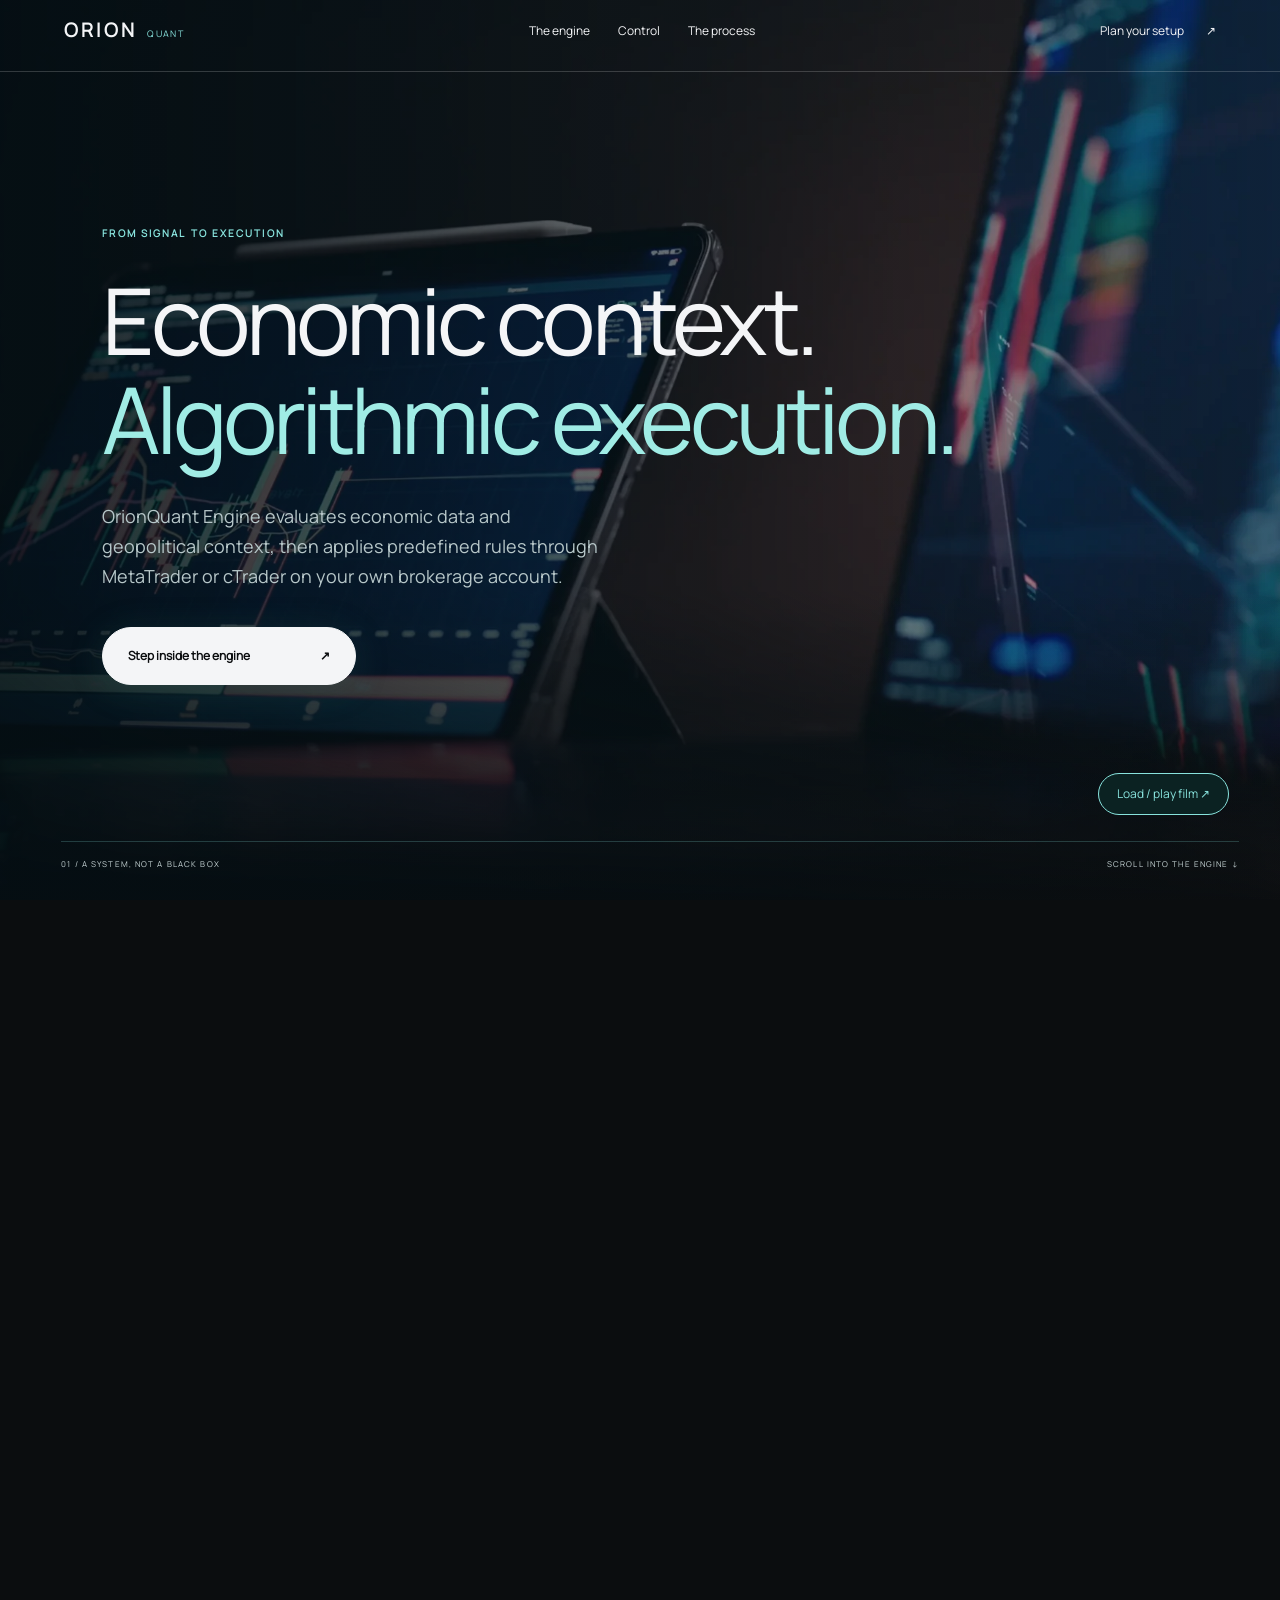
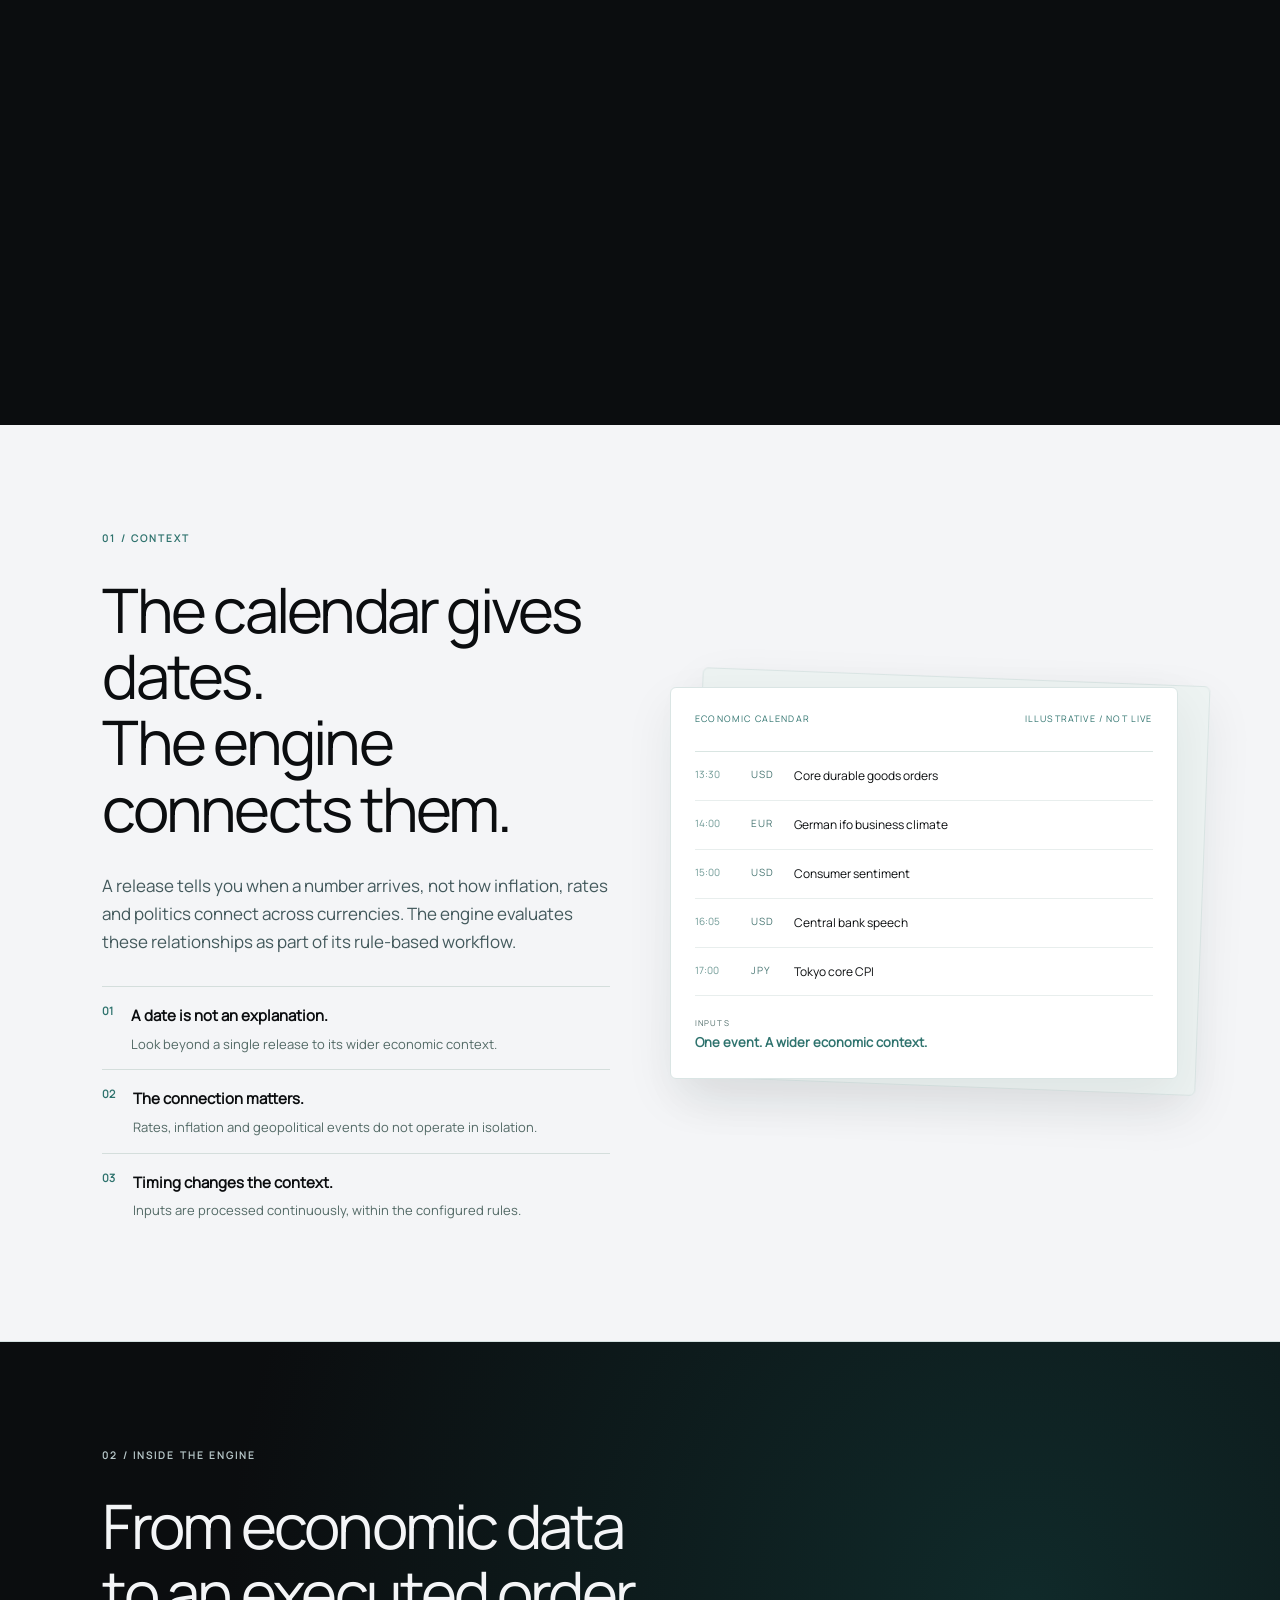
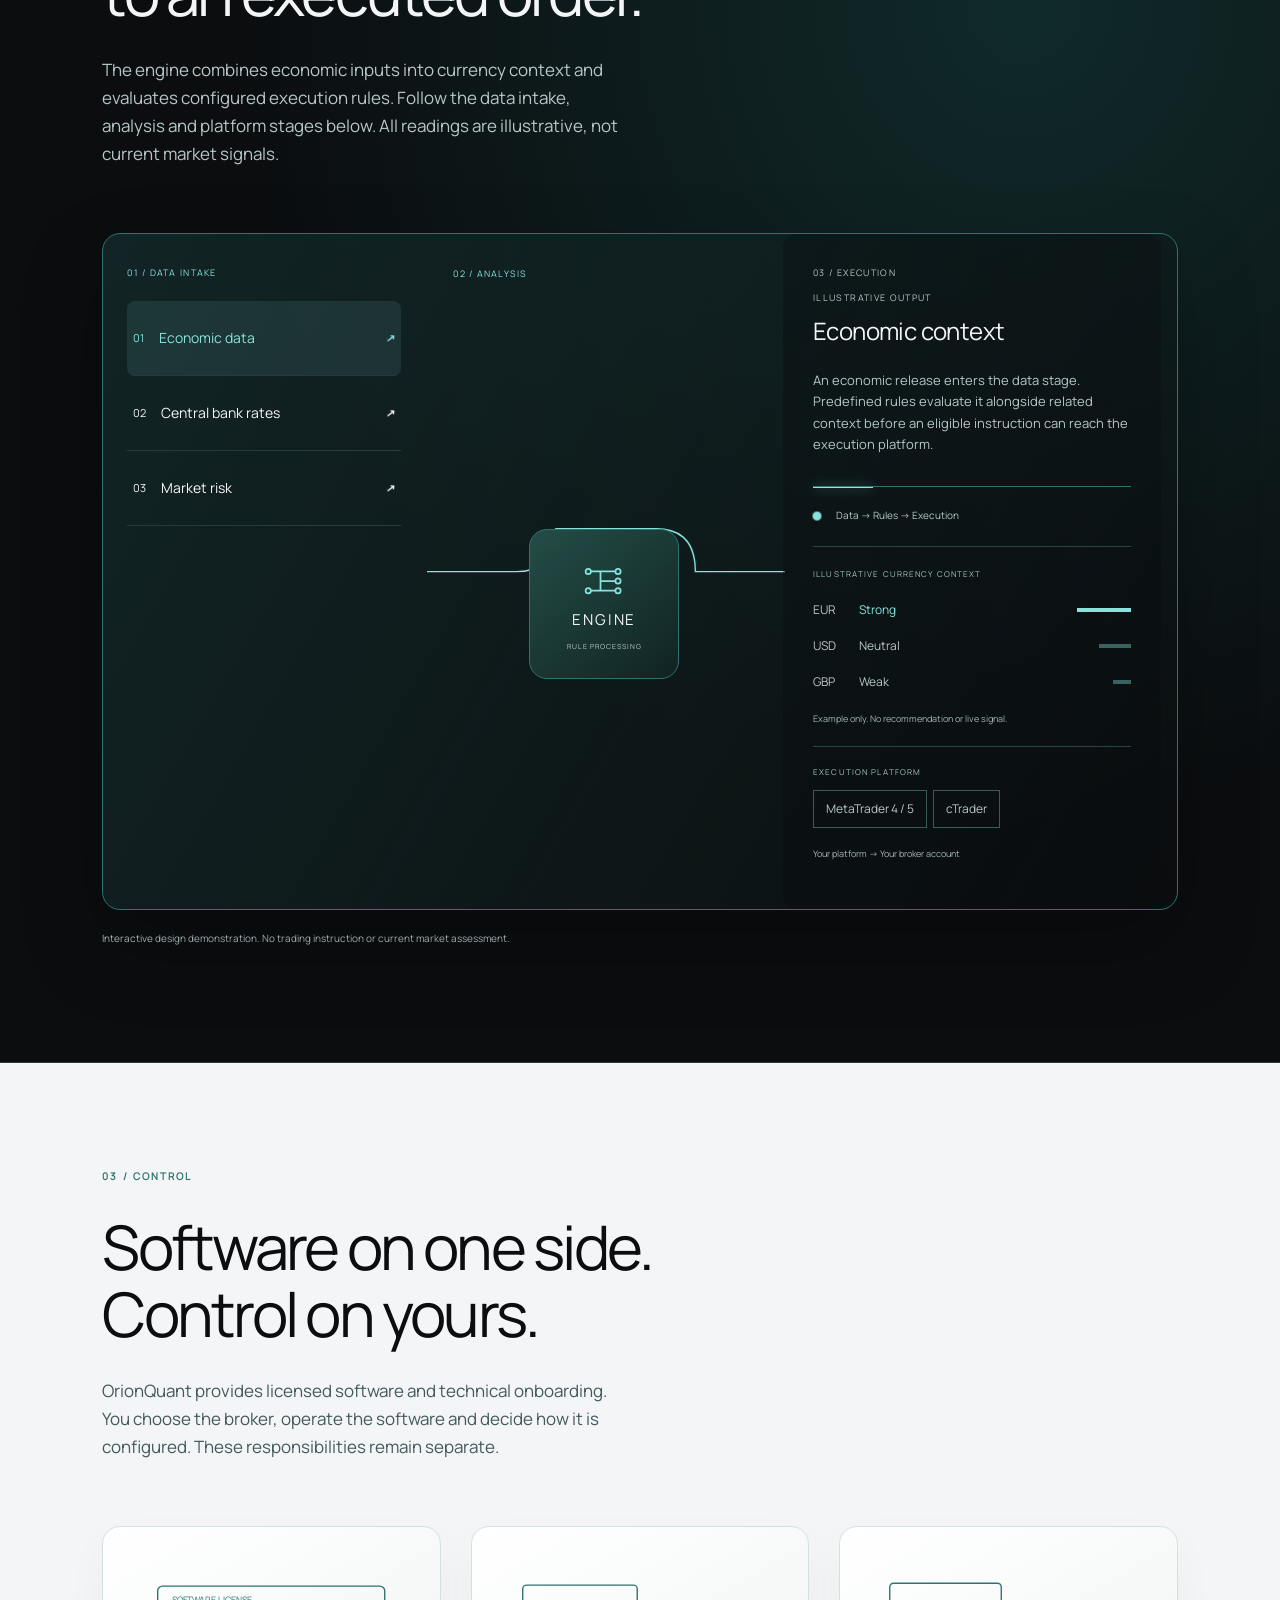
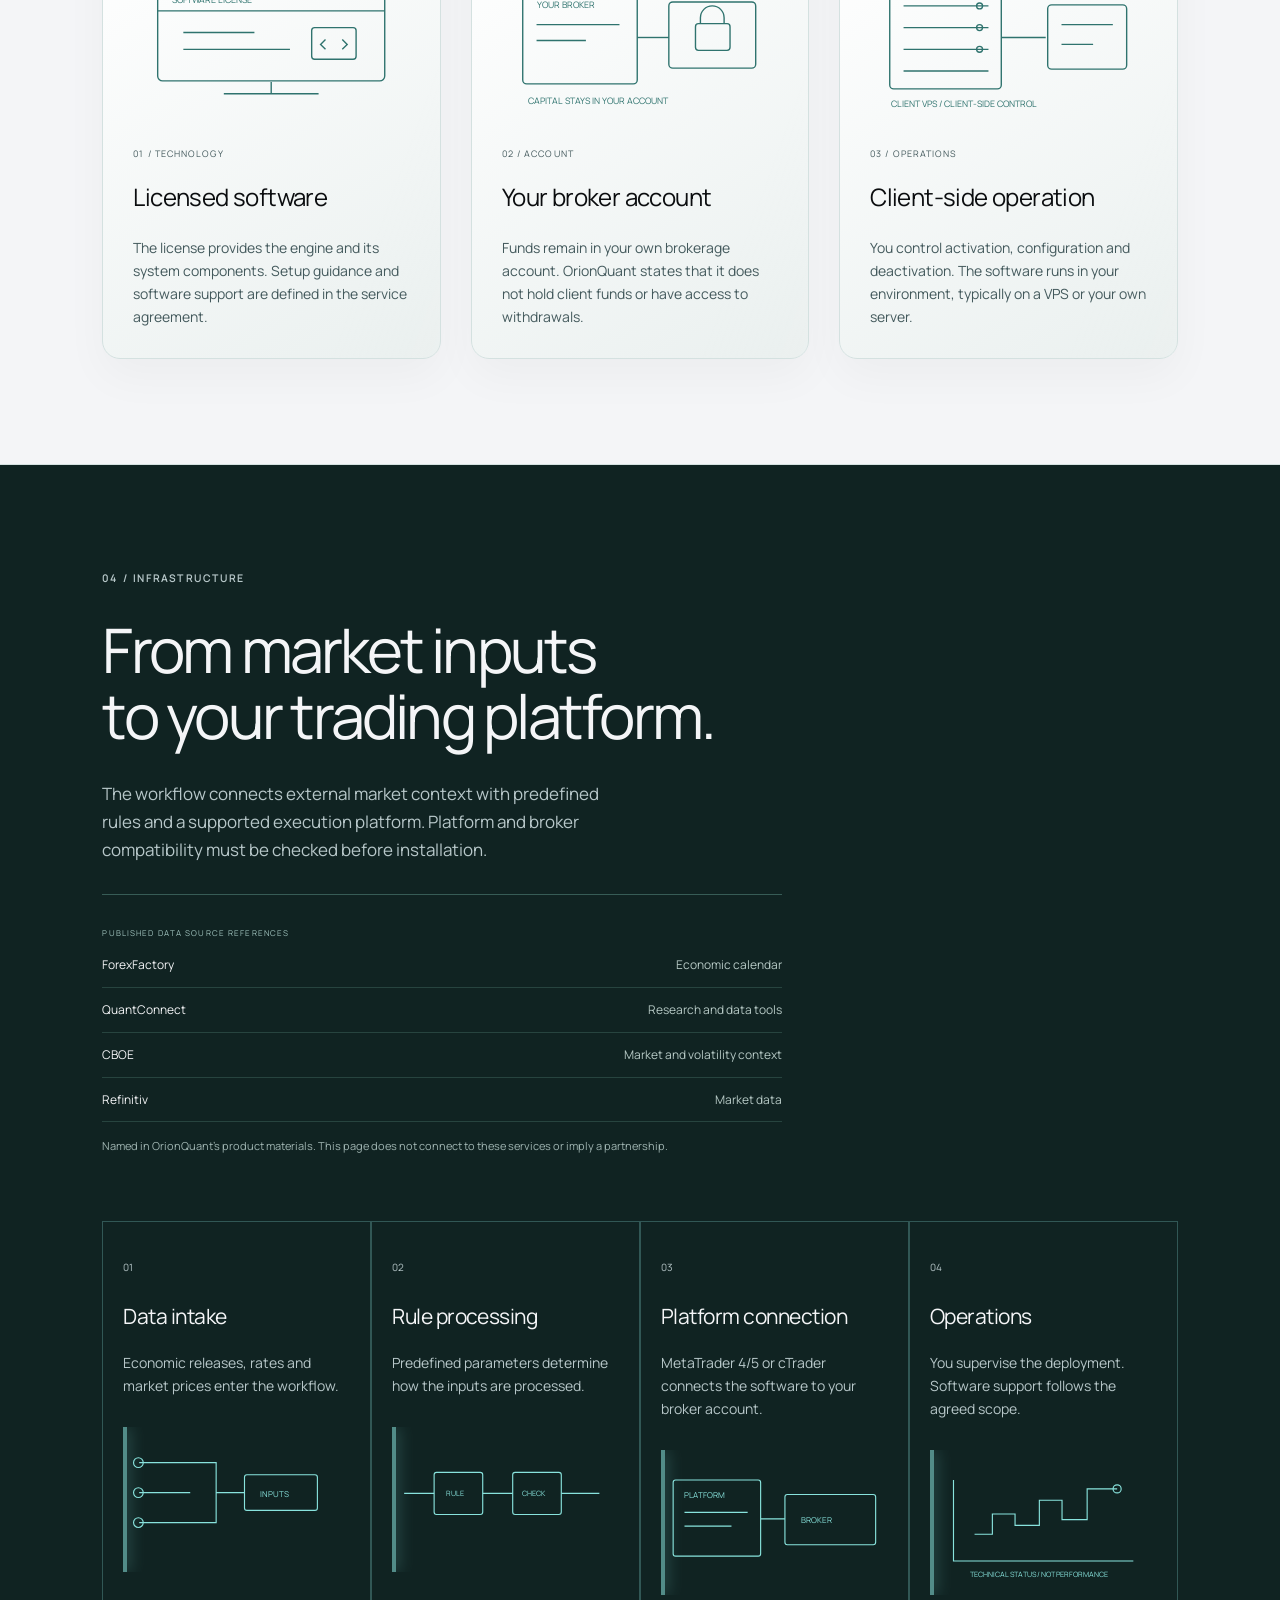
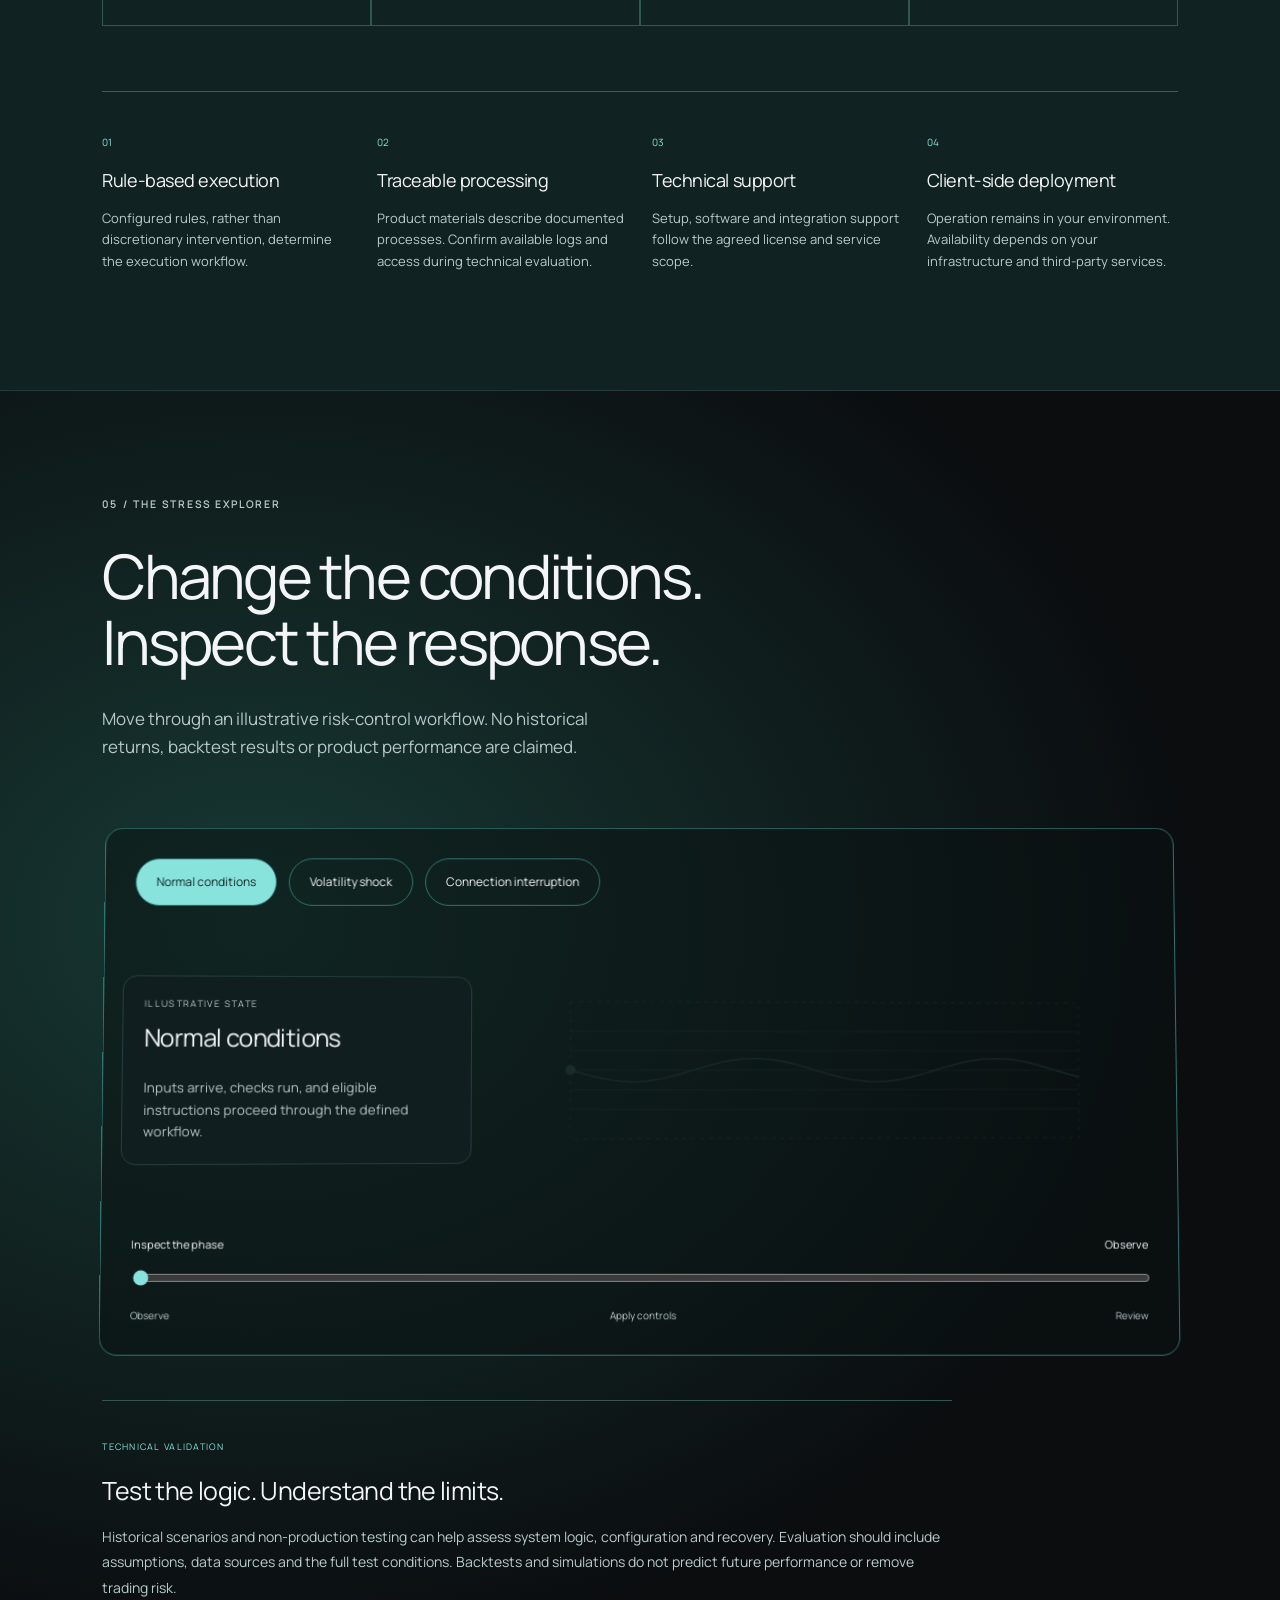
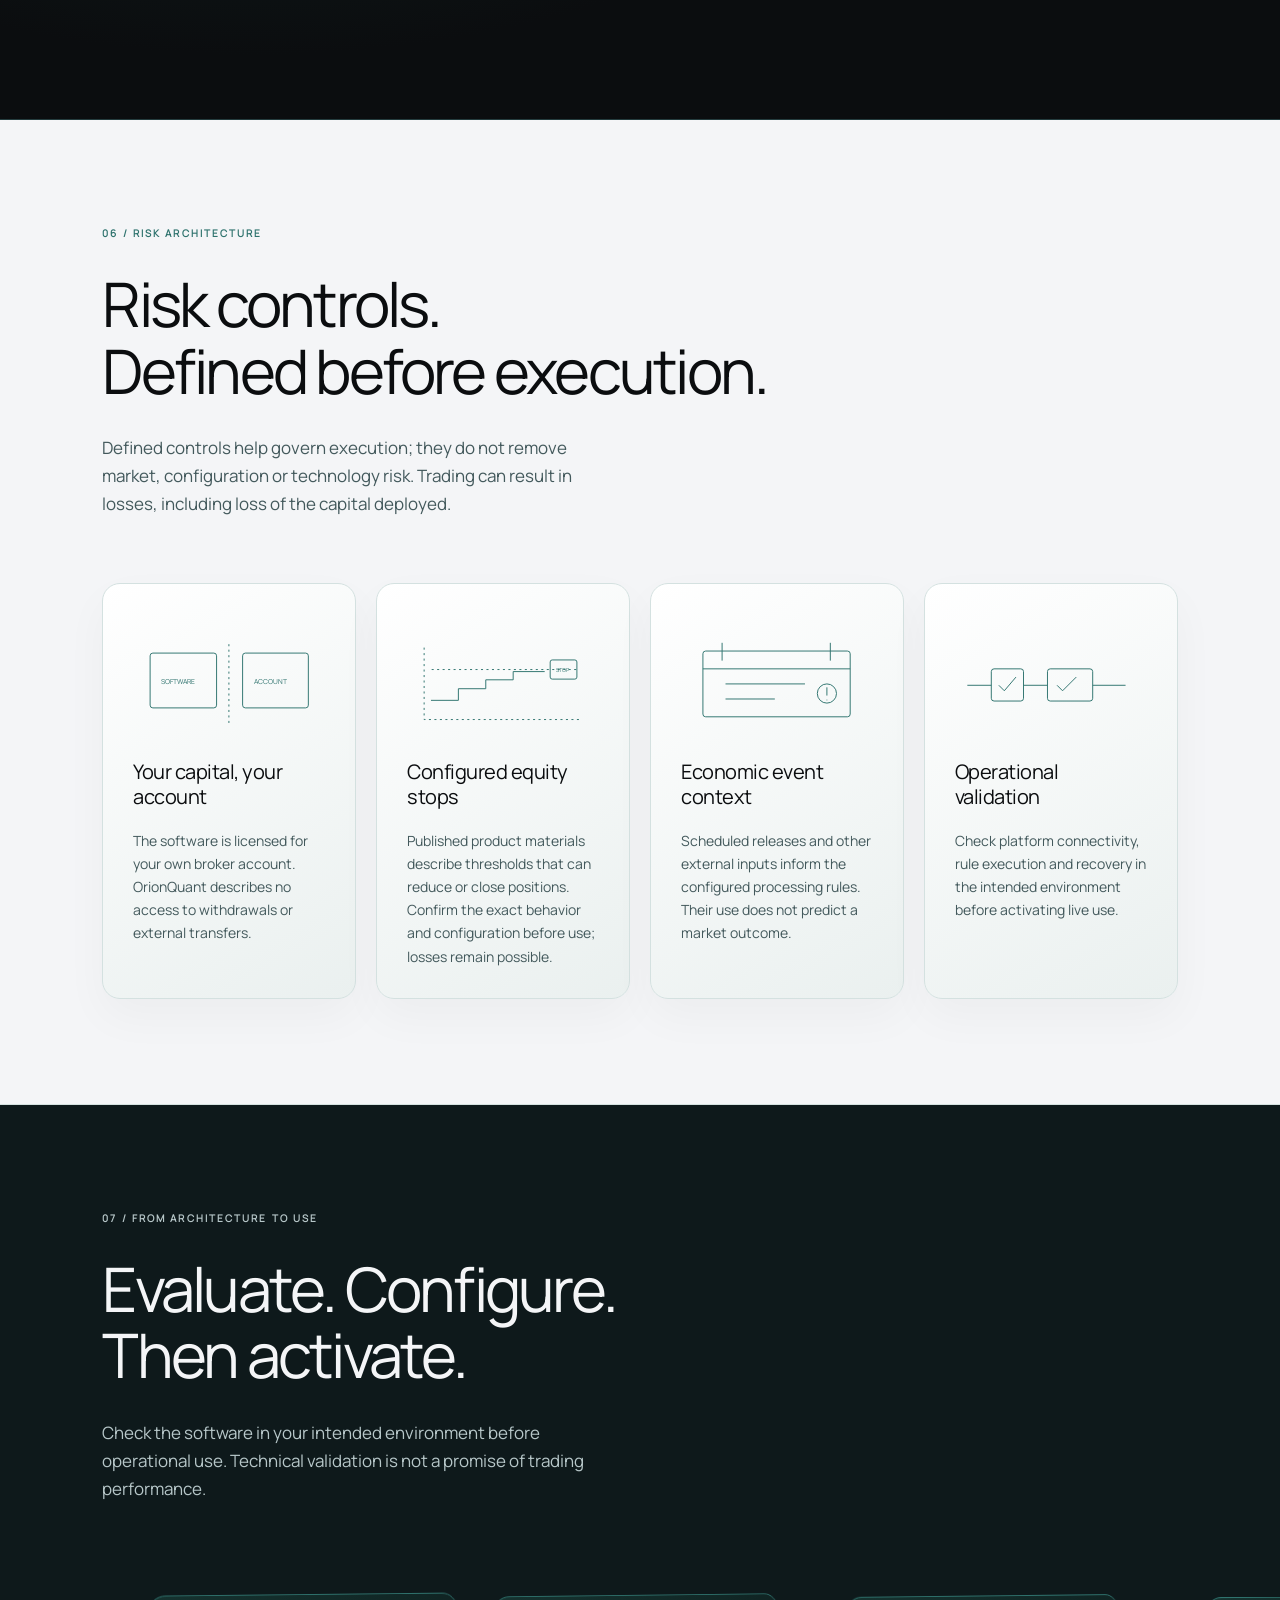
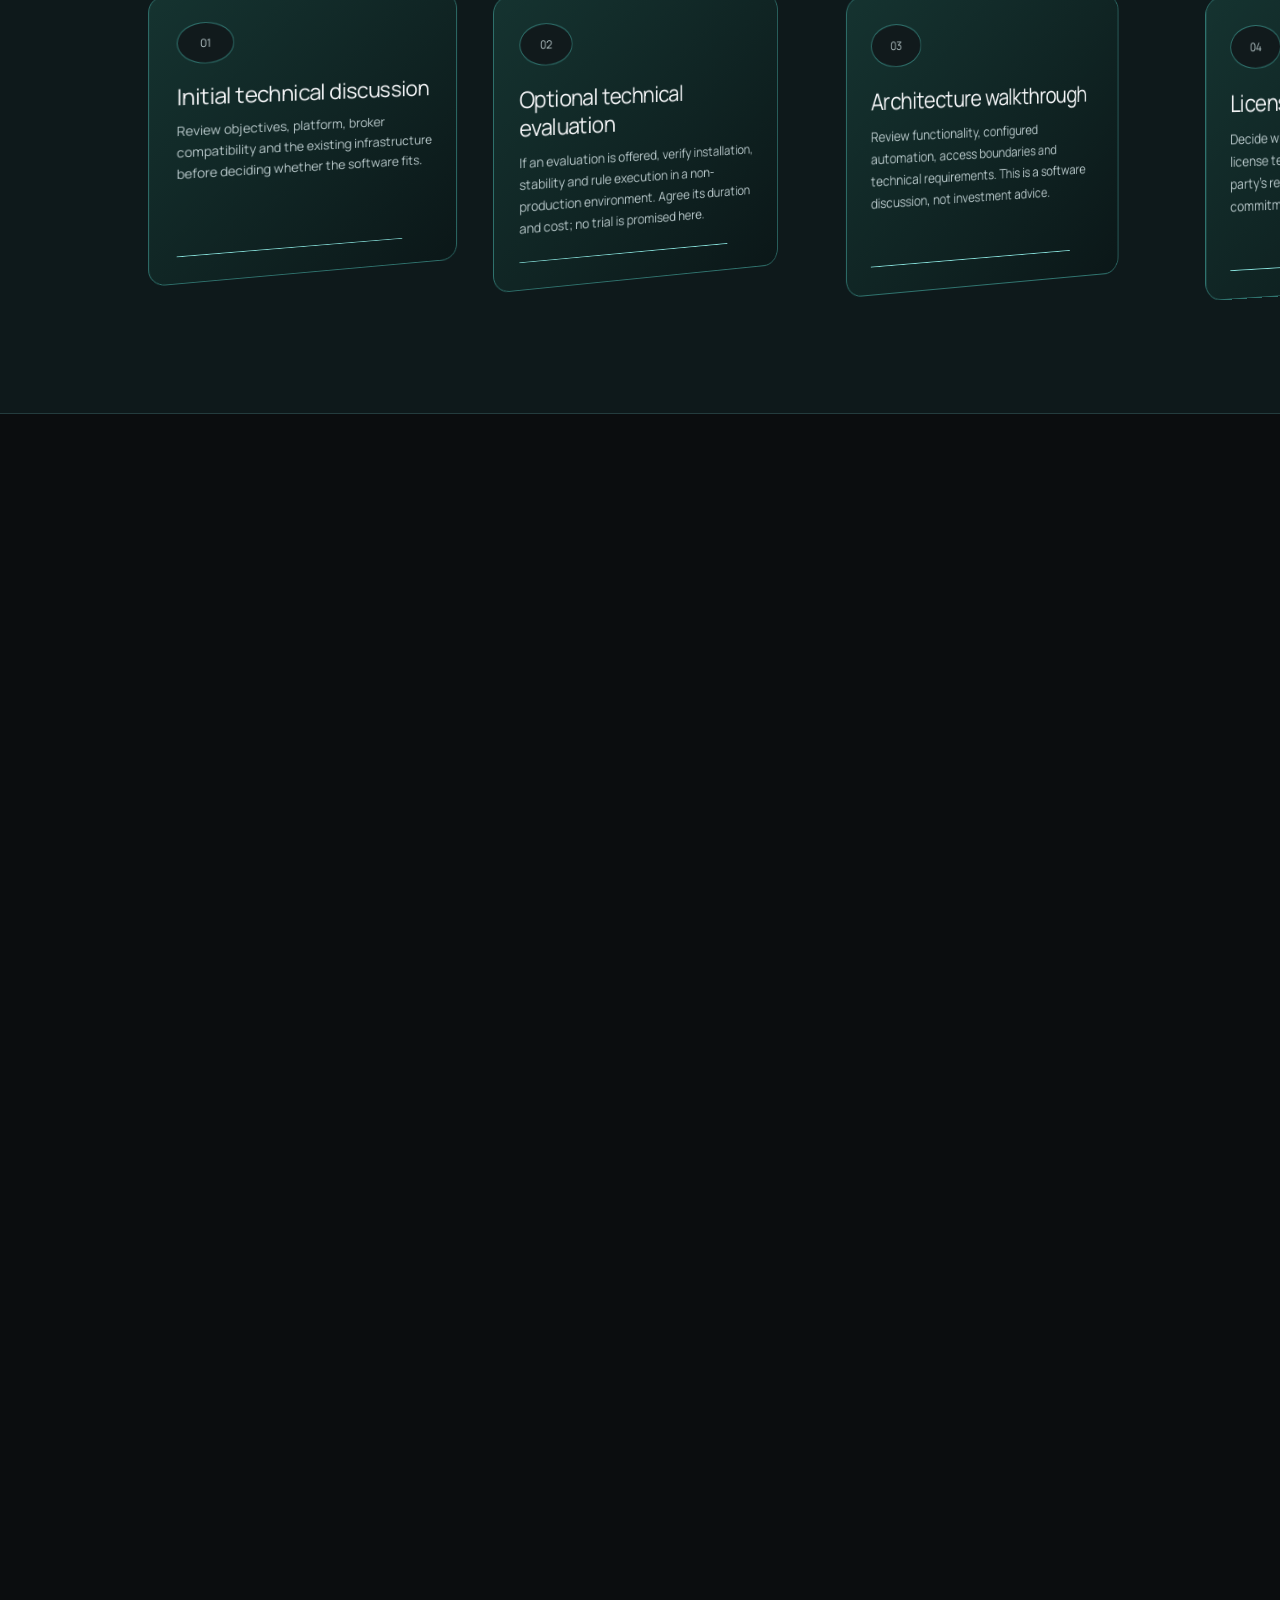
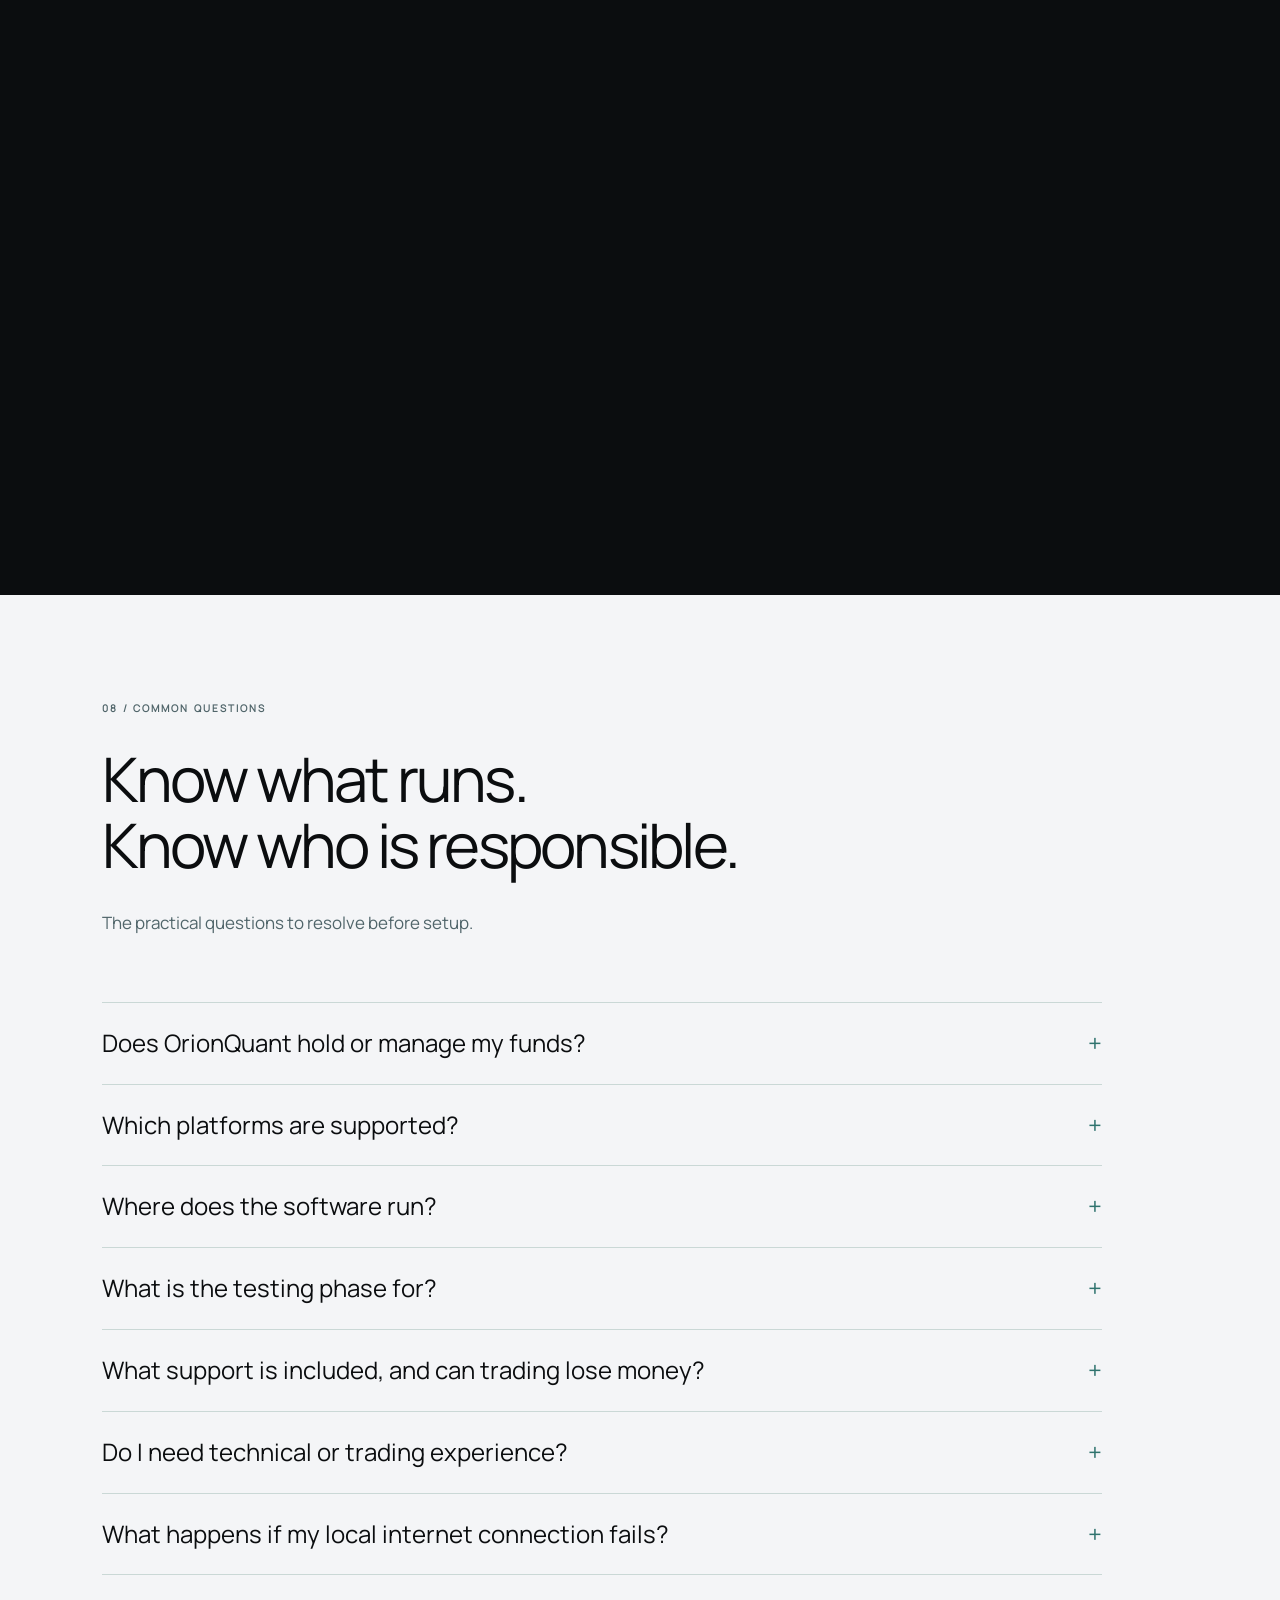
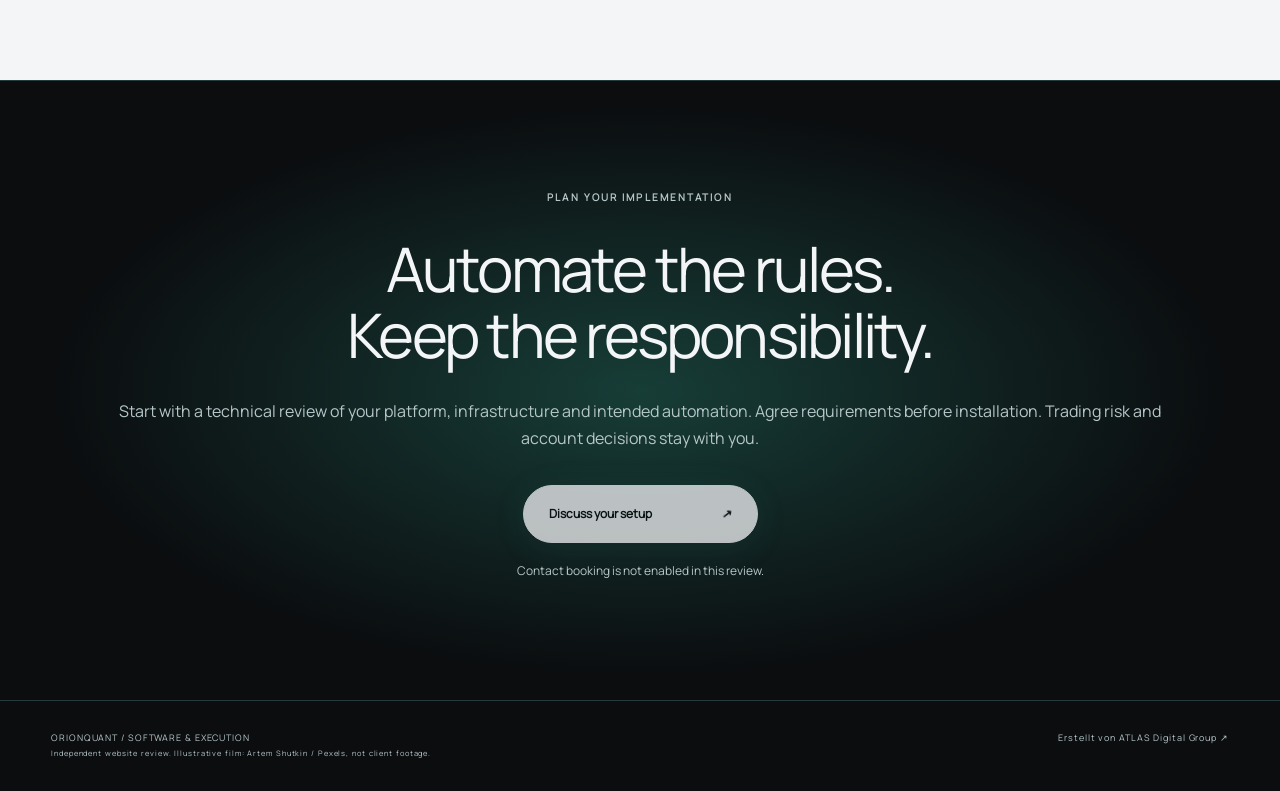
==== commit a79c41b7: "Orion: complete-20261008 (index, Cache-Version)" ====
--- a/index.html
+++ b/index.html
@@ -1,11 +1,11 @@
 <!DOCTYPE html>
 
-<html lang="en"><head><meta charset="utf-8"/><meta content="width=device-width,initial-scale=1" name="viewport"/><meta content="noindex,nofollow" name="robots"/><title>Trading infrastructure | Design study</title><link href="1-style.css?v=product-20261008" rel="stylesheet"/></head><body><header class="top"><a class="wordmark" href="#home">ORION<span>QUANT</span></a><nav aria-label="Main"><a href="#engine">The engine</a><a href="#risk">Control</a><a href="#process">The process</a></nav><a class="contact" href="#contact">Plan your setup <span>↗</span></a></header><main>
+<html lang="en"><head><meta charset="utf-8"/><meta content="width=device-width,initial-scale=1" name="viewport"/><meta content="noindex,nofollow" name="robots"/><title>Trading infrastructure | Design study</title><link href="1-style.css?v=complete-20261008" rel="stylesheet"/></head><body><header class="top"><a class="wordmark" href="#home">ORION<span>QUANT</span></a><nav aria-label="Main"><a href="#engine">The engine</a><a href="#risk">Control</a><a href="#process">The process</a></nav><a class="contact" href="#contact">Plan your setup <span>↗</span></a></header><main>
 <section class="hero" id="home"><div class="film-stage"><video aria-label="Illustrative trading workspace film" autoplay="" loop="" muted="" playsinline="" poster="12-trading-poster-desktop.webp" preload="metadata"><source media="(max-width: 650px)" src="11-trading-hero-phone.mp4" type="video/mp4"/><source src="10-trading-hero-desktop.mp4" type="video/mp4"/></video><div class="hero-shade"></div></div><div class="hero-content"><p class="eyebrow">FROM SIGNAL TO EXECUTION</p><h1>Economic context.<br/><span class="hero-accent">Algorithmic execution.</span></h1><p class="lead">OrionQuant Engine evaluates economic data and geopolitical context, then applies predefined rules through MetaTrader or cTrader on your own brokerage account.</p><a class="button" href="#engine">Step inside the engine <span>↗</span></a></div><button class="film-start" hidden="" type="button">Play film ↗</button><div class="hero-foot"><span>01 / A SYSTEM, NOT A BLACK BOX</span><span>SCROLL INTO THE ENGINE ↓</span></div></section>
 <section class="context section" id="context"><div class="section-head"><p class="eyebrow">01 / CONTEXT</p><h2>The calendar gives dates.<br/>The engine connects them.</h2><p>A release tells you when a number arrives, not how inflation, rates and politics connect across currencies. The engine evaluates these relationships as part of its rule-based workflow.</p><ul class="context-points"><li><b>01</b><div><strong>A date is not an explanation.</strong><p>Look beyond a single release to its wider economic context.</p></div></li><li><b>02</b><div><strong>The connection matters.</strong><p>Rates, inflation and geopolitical events do not operate in isolation.</p></div></li><li><b>03</b><div><strong>Timing changes the context.</strong><p>Inputs are processed continuously, within the configured rules.</p></div></li></ul></div><div class="context-art calendar-stack"><div class="calendar-sheet back"></div><div class="calendar-sheet"><div class="calendar-top"><span>ECONOMIC CALENDAR</span><span>ILLUSTRATIVE / NOT LIVE</span></div><div class="calendar-row"><b>13:30</b><i>USD</i><span>Core durable goods orders</span></div><div class="calendar-row"><b>14:00</b><i>EUR</i><span>German ifo business climate</span></div><div class="calendar-row"><b>15:00</b><i>USD</i><span>Consumer sentiment</span></div><div class="calendar-row"><b>16:05</b><i>USD</i><span>Central bank speech</span></div><div class="calendar-row"><b>17:00</b><i>JPY</i><span>Tokyo core CPI</span></div><div class="calendar-bottom"><span>INPUTS</span><strong>One event. A wider economic context.</strong></div></div></div></section>
-<section class="engine section" id="engine"><div class="section-head"><p class="eyebrow">02 / INSIDE THE ENGINE</p><h2>Market data.<br/>Rules. Execution.</h2><p>Select a data input and follow the three stages: market data, rule processing and platform execution. The example below explains the workflow; it does not show live signals or place orders.</p></div><div class="engine-lab"><div aria-label="Data inputs" class="input-list" role="group"><button aria-pressed="true" data-input="macro">01 <span>Economic data</span><b>↗</b></button><button aria-pressed="false" data-input="rates">02 <span>Central bank rates</span><b>↗</b></button><button aria-pressed="false" data-input="risk">03 <span>Market risk</span><b>↗</b></button></div><div aria-hidden="true" class="engine-core"><div class="core-disc"><span class="logic-mark"><svg aria-hidden="true" fill="none" height="32" stroke="currentColor" stroke-width="2" viewbox="0 0 48 36" width="42"><path d="M8 7h12v22H8M20 18h17M20 7h17M20 29h17"></path><circle cx="6" cy="7" r="3"></circle><circle cx="6" cy="29" r="3"></circle><circle cx="40" cy="7" r="3"></circle><circle cx="40" cy="18" r="3"></circle><circle cx="40" cy="29" r="3"></circle></svg></span>ENGINE<br/><small>RULE PROCESSING</small></div><svg class="engine-path" viewbox="0 0 500 400"><path d="M0 200H125Q180 200 180 140H320Q375 140 375 200H500"></path></svg></div><div class="engine-output"><span>ILLUSTRATIVE OUTPUT</span><h3 id="input-title">Economic context</h3><p id="input-detail">An economic release enters the data stage. Predefined rules evaluate it alongside related context before an eligible instruction can reach the execution platform.</p><div class="output-stage"><i></i><span>Data → Rules → Execution</span></div></div></div><p class="fine">Interactive design demonstration. No trading instruction or current market assessment.</p></section>
+<section class="engine section" id="engine"><div class="section-head"><p class="eyebrow">02 / INSIDE THE ENGINE</p><h2>From economic data<br/>to an executed order.</h2><p>The engine combines economic inputs into currency context and evaluates configured execution rules. Follow the data intake, analysis and platform stages below. All readings are illustrative, not current market signals.</p></div><div class="engine-lab"><div aria-label="Data inputs" class="input-list" role="group"><span class="node-label">01 / DATA INTAKE</span><button aria-pressed="true" data-input="macro">01 <span>Economic data</span><b>↗</b></button><button aria-pressed="false" data-input="rates">02 <span>Central bank rates</span><b>↗</b></button><button aria-pressed="false" data-input="risk">03 <span>Market risk</span><b>↗</b></button></div><div aria-hidden="true" class="engine-core"><span class="node-label">02 / ANALYSIS</span><div class="core-disc"><span class="logic-mark"><svg aria-hidden="true" fill="none" height="32" stroke="currentColor" stroke-width="2" viewbox="0 0 48 36" width="42"><path d="M8 7h12v22H8M20 18h17M20 7h17M20 29h17"></path><circle cx="6" cy="7" r="3"></circle><circle cx="6" cy="29" r="3"></circle><circle cx="40" cy="7" r="3"></circle><circle cx="40" cy="18" r="3"></circle><circle cx="40" cy="29" r="3"></circle></svg></span>ENGINE<br/><small>RULE PROCESSING</small></div><svg class="engine-path" viewbox="0 0 500 400"><path d="M0 200H125Q180 200 180 140H320Q375 140 375 200H500"></path></svg></div><div class="engine-output"><span class="node-label">03 / EXECUTION</span><span>ILLUSTRATIVE OUTPUT</span><h3 id="input-title">Economic context</h3><p id="input-detail">An economic release enters the data stage. Predefined rules evaluate it alongside related context before an eligible instruction can reach the execution platform.</p><div class="output-stage"><i></i><span>Data → Rules → Execution</span></div><div class="currency-context"><span>ILLUSTRATIVE CURRENCY CONTEXT</span><div><b>EUR</b><i class="positive">Strong</i><em></em></div><div><b>USD</b><i>Neutral</i><em></em></div><div><b>GBP</b><i>Weak</i><em></em></div><small>Example only. No recommendation or live signal.</small></div><div class="platform-target"><span>EXECUTION PLATFORM</span><strong>MetaTrader 4 / 5</strong><strong>cTrader</strong><small>Your platform → Your broker account</small></div></div></div><p class="fine">Interactive design demonstration. No trading instruction or current market assessment.</p></section>
 <section class="control section"><div class="section-head"><p class="eyebrow">03 / CONTROL</p><h2>Software on one side.<br/>Control on yours.</h2><p>OrionQuant provides licensed software and technical onboarding. You choose the broker, operate the software and decide how it is configured. These responsibilities remain separate.</p></div><div class="control-grid"><article><div aria-hidden="true" class="visual boundary"><i class="technical-art"><svg aria-hidden="true" fill="none" stroke="currentColor" stroke-width="1.4" viewbox="0 0 280 155" xmlns="http://www.w3.org/2000/svg"><rect height="96" rx="5" width="230" x="25" y="26"></rect><path d="M25 51h230M51 73h72M51 90h108"></path><rect height="32" rx="3" width="45" x="181" y="68"></rect><path d="m195 80-5 5 5 5m17-10 5 5-5 5"></path><text fill="currentColor" font-size="9" stroke="none" x="40" y="43">SOFTWARE LICENSE</text><path d="M92 135h96M140 123v12"></path></svg></i><i class="motion-guide"></i><i class="motion-guide"></i></div><span>01 / TECHNOLOGY</span><h3>Licensed software</h3><p>The license provides the engine and its system components. Setup guidance and software support are defined in the service agreement.</p></article><article><div aria-hidden="true" class="visual licence"><i class="technical-art"><svg aria-hidden="true" fill="none" stroke="currentColor" stroke-width="1.4" viewbox="0 0 280 155" xmlns="http://www.w3.org/2000/svg"><rect height="100" rx="4" width="116" x="21" y="25"></rect><text fill="currentColor" font-size="9" stroke="none" x="35" y="48">YOUR BROKER</text><path d="M35 65h84M35 81h50"></path><rect height="67" rx="4" width="88" x="169" y="42"></rect><path d="M201 64v-6a12 12 0 0 1 24 0v6"></path><rect height="27" rx="3" width="35" x="196" y="64"></rect><path d="M137 78h32"></path><text fill="currentColor" font-size="9" stroke="none" x="26" y="145">CAPITAL STAYS IN YOUR ACCOUNT</text></svg></i><i class="motion-guide"></i><i class="motion-guide"></i></div><span>02 / ACCOUNT</span><h3>Your broker account</h3><p>Funds remain in your own brokerage account. OrionQuant states that it does not hold client funds or have access to withdrawals.</p></article><article><div aria-hidden="true" class="visual audit"><i class="technical-art"><svg aria-hidden="true" fill="none" stroke="currentColor" stroke-width="1.4" viewbox="0 0 280 155" xmlns="http://www.w3.org/2000/svg"><rect height="107" rx="4" width="113" x="20" y="23"></rect><path d="M34 46h86M34 68h86M34 90h86M34 112h86"></path><circle cx="111" cy="46" r="3"></circle><circle cx="111" cy="68" r="3"></circle><circle cx="111" cy="90" r="3"></circle><path d="M133 78h45"></path><rect height="65" rx="4" width="80" x="180" y="45"></rect><path d="M194 65h52M194 85h32"></path><text fill="currentColor" font-size="9" stroke="none" x="21" y="148">CLIENT VPS / CLIENT-SIDE CONTROL</text></svg></i><i class="motion-guide"></i><i class="motion-guide"></i></div><span>03 / OPERATIONS</span><h3>Client-side operation</h3><p>You control activation, configuration and deactivation. The software runs in your environment, typically on a VPS or your own server.</p></article></div></section>
-<section class="infrastructure section"><div class="section-head"><p class="eyebrow">04 / INFRASTRUCTURE</p><h2>From market inputs<br/>to your trading platform.</h2><p>The workflow connects external market context with predefined rules and a supported execution platform. Platform and broker compatibility must be checked before installation.</p></div><div class="pipeline"><article><span>01</span><h3>Data intake</h3><p>Economic releases, rates and market prices enter the workflow.</p><div class="pipeline-art"><svg aria-hidden="true" fill="none" stroke="currentColor" stroke-width="1.4" viewbox="0 0 280 155" xmlns="http://www.w3.org/2000/svg"><path d="M20 32h63M20 69h63M20 106h63M83 32h32v37h35M83 106h32V69"></path><circle cx="19" cy="32" r="6"></circle><circle cx="19" cy="69" r="6"></circle><circle cx="19" cy="106" r="6"></circle><rect height="44" rx="3" width="90" x="150" y="47"></rect><text fill="currentColor" font-size="10" stroke="none" x="169" y="74">INPUTS</text></svg></div></article><article><span>02</span><h3>Rule processing</h3><p>Predefined parameters determine how the inputs are processed.</p><div class="pipeline-art"><svg aria-hidden="true" fill="none" stroke="currentColor" stroke-width="1.4" viewbox="0 0 280 155" xmlns="http://www.w3.org/2000/svg"><path d="M15 70h37M112 70h37M209 70h47"></path><rect height="52" rx="3" width="60" x="52" y="44"></rect><rect height="52" rx="3" width="60" x="149" y="44"></rect><text fill="currentColor" font-size="9" stroke="none" x="67" y="73">RULE</text><text fill="currentColor" font-size="9" stroke="none" x="160" y="73">CHECK</text></svg></div></article><article><span>03</span><h3>Platform connection</h3><p>MetaTrader 4/5 or cTrader connects the software to your broker account.</p><div class="pipeline-art"><svg aria-hidden="true" fill="none" stroke="currentColor" stroke-width="1.4" viewbox="0 0 280 155" xmlns="http://www.w3.org/2000/svg"><rect height="94" rx="3" width="108" x="15" y="25"></rect><text fill="currentColor" font-size="10" stroke="none" x="29" y="47">PLATFORM</text><path d="M29 65h78M29 82h58M123 73h30"></path><rect height="62" rx="3" width="112" x="153" y="43"></rect><text fill="currentColor" font-size="10" stroke="none" x="173" y="78">BROKER</text></svg></div></article><article><span>04</span><h3>Operations</h3><p>You supervise the deployment. Software support follows the agreed scope.</p><div class="pipeline-art"><svg aria-hidden="true" fill="none" stroke="currentColor" stroke-width="1.4" viewbox="0 0 280 155" xmlns="http://www.w3.org/2000/svg"><path d="M29 25v100h222M55 92h22v-25h28v14h30V50h28v24h31V36h37"></path><circle cx="231" cy="36" r="5"></circle><text fill="currentColor" font-size="9" stroke="none" x="49" y="145">TECHNICAL STATUS / NOT PERFORMANCE</text></svg></div></article></div><div class="capability-strip"><article><span>01</span><h3>Rule-based execution</h3><p>Configured rules, rather than discretionary intervention, determine the execution workflow.</p></article><article><span>02</span><h3>Traceable processing</h3><p>Product materials describe documented processes. Confirm available logs and access during technical evaluation.</p></article><article><span>03</span><h3>Technical support</h3><p>Setup, software and integration support follow the agreed license and service scope.</p></article><article><span>04</span><h3>Client-side deployment</h3><p>Operation remains in your environment. Availability depends on your infrastructure and third-party services.</p></article></div></section>
+<section class="infrastructure section"><div class="section-head"><p class="eyebrow">04 / INFRASTRUCTURE</p><h2>From market inputs<br/>to your trading platform.</h2><p>The workflow connects external market context with predefined rules and a supported execution platform. Platform and broker compatibility must be checked before installation.</p><div class="data-source-note"><span>PUBLISHED DATA SOURCE REFERENCES</span><div><b>ForexFactory</b><i>Economic calendar</i></div><div><b>QuantConnect</b><i>Research and data tools</i></div><div><b>CBOE</b><i>Market and volatility context</i></div><div><b>Refinitiv</b><i>Market data</i></div><p>Named in OrionQuant's product materials. This page does not connect to these services or imply a partnership.</p></div></div><div class="pipeline"><article><span>01</span><h3>Data intake</h3><p>Economic releases, rates and market prices enter the workflow.</p><div class="pipeline-art"><svg aria-hidden="true" fill="none" stroke="currentColor" stroke-width="1.4" viewbox="0 0 280 155" xmlns="http://www.w3.org/2000/svg"><path d="M20 32h63M20 69h63M20 106h63M83 32h32v37h35M83 106h32V69"></path><circle cx="19" cy="32" r="6"></circle><circle cx="19" cy="69" r="6"></circle><circle cx="19" cy="106" r="6"></circle><rect height="44" rx="3" width="90" x="150" y="47"></rect><text fill="currentColor" font-size="10" stroke="none" x="169" y="74">INPUTS</text></svg></div></article><article><span>02</span><h3>Rule processing</h3><p>Predefined parameters determine how the inputs are processed.</p><div class="pipeline-art"><svg aria-hidden="true" fill="none" stroke="currentColor" stroke-width="1.4" viewbox="0 0 280 155" xmlns="http://www.w3.org/2000/svg"><path d="M15 70h37M112 70h37M209 70h47"></path><rect height="52" rx="3" width="60" x="52" y="44"></rect><rect height="52" rx="3" width="60" x="149" y="44"></rect><text fill="currentColor" font-size="9" stroke="none" x="67" y="73">RULE</text><text fill="currentColor" font-size="9" stroke="none" x="160" y="73">CHECK</text></svg></div></article><article><span>03</span><h3>Platform connection</h3><p>MetaTrader 4/5 or cTrader connects the software to your broker account.</p><div class="pipeline-art"><svg aria-hidden="true" fill="none" stroke="currentColor" stroke-width="1.4" viewbox="0 0 280 155" xmlns="http://www.w3.org/2000/svg"><rect height="94" rx="3" width="108" x="15" y="25"></rect><text fill="currentColor" font-size="10" stroke="none" x="29" y="47">PLATFORM</text><path d="M29 65h78M29 82h58M123 73h30"></path><rect height="62" rx="3" width="112" x="153" y="43"></rect><text fill="currentColor" font-size="10" stroke="none" x="173" y="78">BROKER</text></svg></div></article><article><span>04</span><h3>Operations</h3><p>You supervise the deployment. Software support follows the agreed scope.</p><div class="pipeline-art"><svg aria-hidden="true" fill="none" stroke="currentColor" stroke-width="1.4" viewbox="0 0 280 155" xmlns="http://www.w3.org/2000/svg"><path d="M29 25v100h222M55 92h22v-25h28v14h30V50h28v24h31V36h37"></path><circle cx="231" cy="36" r="5"></circle><text fill="currentColor" font-size="9" stroke="none" x="49" y="145">TECHNICAL STATUS / NOT PERFORMANCE</text></svg></div></article></div><div class="capability-strip"><article><span>01</span><h3>Rule-based execution</h3><p>Configured rules, rather than discretionary intervention, determine the execution workflow.</p></article><article><span>02</span><h3>Traceable processing</h3><p>Product materials describe documented processes. Confirm available logs and access during technical evaluation.</p></article><article><span>03</span><h3>Technical support</h3><p>Setup, software and integration support follow the agreed license and service scope.</p></article><article><span>04</span><h3>Client-side deployment</h3><p>Operation remains in your environment. Availability depends on your infrastructure and third-party services.</p></article></div></section>
 <section class="stress section" id="stress"><div class="section-head"><p class="eyebrow">05 / THE STRESS EXPLORER</p><h2>Change the conditions.<br/>Inspect the response.</h2><p>Move through an illustrative risk-control workflow. No historical returns, backtest results or product performance are claimed.</p></div><div class="stress-lab"><div aria-label="Illustrative scenarios" class="scenario-tabs" role="group"><button aria-pressed="true" data-scenario="0">Normal conditions</button><button aria-pressed="false" data-scenario="1">Volatility shock</button><button aria-pressed="false" data-scenario="2">Connection interruption</button></div><div class="stress-visual"><canvas aria-label="Illustrative workflow state visualization" id="stress-field"></canvas><div class="stress-reading"><span>ILLUSTRATIVE STATE</span><h3 id="scenario-title">Normal conditions</h3><p id="scenario-detail">Inputs arrive, checks run, and eligible instructions proceed through the defined workflow.</p></div></div><label class="phase-label" for="phase">Inspect the phase <span id="phase-name">Observe</span></label><input id="phase" max="100" min="0" type="range" value="0"/><div class="phase-markers"><span>Observe</span><span>Apply controls</span><span>Review</span></div></div><div class="validation-note"><span>TECHNICAL VALIDATION</span><h3>Test the logic. Understand the limits.</h3><p>Historical scenarios and non-production testing can help assess system logic, configuration and recovery. Evaluation should include assumptions, data sources and the full test conditions. Backtests and simulations do not predict future performance or remove trading risk.</p></div></section>
 <section class="risk section" id="risk"><div class="section-head"><p class="eyebrow">06 / RISK ARCHITECTURE</p><h2>Risk controls.<br/>Defined before execution.</h2><p>Defined controls help govern execution; they do not remove market, configuration or technology risk. Trading can result in losses, including loss of the capital deployed.</p></div><div class="risk-grid"><article><div class="risk-art"><i class="technical-art"><svg aria-hidden="true" fill="none" stroke="currentColor" stroke-width="1.4" viewbox="0 0 280 155" xmlns="http://www.w3.org/2000/svg"><rect height="80" rx="4" width="97" x="25" y="28"></rect><rect height="80" rx="4" width="96" x="160" y="28"></rect><path d="M140 15v115" stroke-dasharray="3 5"></path><text fill="currentColor" font-size="10" stroke="none" x="41" y="73">SOFTWARE</text><text fill="currentColor" font-size="10" stroke="none" x="177" y="73">ACCOUNT</text></svg></i></div><h3>Your capital, your account</h3><p>The software is licensed for your own broker account. OrionQuant describes no access to withdrawals or external transfers.</p></article><article><div class="risk-art"><i class="technical-art"><svg aria-hidden="true" fill="none" stroke="currentColor" stroke-width="1.4" viewbox="0 0 280 155" xmlns="http://www.w3.org/2000/svg"><path d="M25 20v105h230M36 52h214" stroke-dasharray="3 5"></path><path d="M35 97h40V80h40V67h40V55h46"></path><rect height="28" rx="3" width="39" x="209" y="38"></rect><text fill="currentColor" font-size="8" stroke="none" x="217" y="56">STOP</text></svg></i></div><h3>Configured equity stops</h3><p>Published product materials describe thresholds that can reduce or close positions. Confirm the exact behavior and configuration before use; losses remain possible.</p></article><article><div class="risk-art"><i class="technical-art"><svg aria-hidden="true" fill="none" stroke="currentColor" stroke-width="1.4" viewbox="0 0 280 155" xmlns="http://www.w3.org/2000/svg"><rect height="96" rx="4" width="215" x="32" y="25"></rect><path d="M32 51h215M60 13v26M218 13v26M65 73h116M65 95h72"></path><circle cx="213" cy="87" r="14"></circle><path d="M213 78v12m0 6v1"></path></svg></i></div><h3>Economic event context</h3><p>Scheduled releases and other external inputs inform the configured processing rules. Their use does not predict a market outcome.</p></article><article><div class="risk-art"><i class="technical-art"><svg aria-hidden="true" fill="none" stroke="currentColor" stroke-width="1.4" viewbox="0 0 280 155" xmlns="http://www.w3.org/2000/svg"><path d="M18 75h35M100 75h35M201 75h48"></path><rect height="47" rx="4" width="47" x="53" y="51"></rect><rect height="47" rx="4" width="66" x="135" y="51"></rect><path d="m64 75 8 8 17-20m60 12 8 8 20-20"></path></svg></i></div><h3>Operational validation</h3><p>Check platform connectivity, rule execution and recovery in the intended environment before activating live use.</p></article></div></section>
 <section class="process section" id="process"><div class="section-head"><p class="eyebrow">07 / FROM ARCHITECTURE TO USE</p><h2>Evaluate. Configure.<br/>Then activate.</h2><p>Check the software in your intended environment before operational use. Technical validation is not a promise of trading performance.</p></div><div class="process-list">
@@ -16,5 +16,5 @@
 <details><summary>Where does the software run?</summary><p>You operate the engine in your own environment, typically a third-party VPS or your own server. You are responsible for configuration, supervision and maintenance of that environment. A VPS can separate operation from your local device; it does not guarantee uninterrupted availability.</p></details>
 <details><summary>What is the testing phase for?</summary><p>Technical evaluation checks installation, compatibility and rule execution in a non-production environment. Any trial availability, duration and cost must be confirmed in the license agreement. Testing does not make live trading risk-free.</p></details>
 <details><summary>What support is included, and can trading lose money?</summary><p>Support concerns software, setup and platform integration within the agreed service scope, not investment advice. Trading involves market, operational and technology risks. There is no guarantee of returns or capital preservation; historical results and simulations do not predict future outcomes.</p></details>
-</div></section>
-<section class="closing section" id="contact"><div aria-hidden="true" class="closing-orbit"></div><p class="eyebrow">PLAN YOUR IMPLEMENTATION</p><h2>Automate the rules.<br/>Keep the responsibility.</h2><p>Start with a technical review of your platform, infrastructure and intended automation. Agree requirements before installation. Trading risk and account decisions stay with you.</p><span aria-disabled="true" class="button contact-pending">Discuss your setup <span>↗</span></span><p class="fine">Contact booking is not enabled in this review.</p></section></main><footer><span>ORIONQUANT / SOFTWARE &amp; EXECUTION<br/><small>Independent website review. Illustrative film: Artem Shutkin / Pexels, not client footage.</small></span><a href="https://atlasdigitalgroup.de">Erstellt von ATLAS Digital Group ↗</a></footer><script src="6-gsap.min.js"></script><script src="7-ScrollTrigger.min.js"></script><script src="8-lenis.min.js"></script><script src="3-motion.js?v=product-20261008"></script><script src="4-premium.js?v=product-20261008"></script><script src="5-field.js?v=product-20261008" type="module"></script></body></html>
+<details><summary>Do I need technical or trading experience?</summary><p>Technical onboarding and setup support are available within the agreed service scope. Operating the system still requires an understanding of trading risk and responsibility for configuration, infrastructure and supervision. Confirm the required skills and support before installation.</p></details><details><summary>What happens if my local internet connection fails?</summary><p>A deployment on a separately hosted VPS can operate independently of your local computer and internet connection. The actual response to server, broker or platform outages depends on the deployment and configured controls. Validate interruption and recovery behavior before live use.</p></details></div></section>
+<section class="closing section" id="contact"><div aria-hidden="true" class="closing-orbit"></div><p class="eyebrow">PLAN YOUR IMPLEMENTATION</p><h2>Automate the rules.<br/>Keep the responsibility.</h2><p>Start with a technical review of your platform, infrastructure and intended automation. Agree requirements before installation. Trading risk and account decisions stay with you.</p><span aria-disabled="true" class="button contact-pending">Discuss your setup <span>↗</span></span><p class="fine">Contact booking is not enabled in this review.</p></section></main><footer><span>ORIONQUANT / SOFTWARE &amp; EXECUTION<br/><small>Independent website review. Illustrative film: Artem Shutkin / Pexels, not client footage.</small></span><a href="https://atlasdigitalgroup.de">Erstellt von ATLAS Digital Group ↗</a></footer><script src="6-gsap.min.js"></script><script src="7-ScrollTrigger.min.js"></script><script src="8-lenis.min.js"></script><script src="3-motion.js?v=complete-20261008"></script><script src="4-premium.js?v=complete-20261008"></script><script src="5-field.js?v=complete-20261008" type="module"></script></body></html>
--- a/1-style.css
+++ b/1-style.css
@@ -35,3 +35,6 @@
 @media(max-width:650px){.capability-strip{grid-template-columns:1fr 1fr;gap:24px 18px}.context{gap:40px}.calendar-stack{height:405px}.calendar-row{font-size:11px}.context-points li{padding:13px 0}.validation-note{padding-top:25px}.process-list article p{font-size:14px}.section{padding-top:78px;padding-bottom:78px}.closing h2{font-size:40px}.hero .lead{font-size:15px}}
 
 .risk-art:before,.risk-art:after,.visual:before,.visual:after,.risk-art i:before,.risk-art i:after{display:none!important}.risk-art,.visual{background:none!important;border:0!important}.technical-art{font-style:normal}.technical-art svg text{font-family:Manrope,Arial,sans-serif}
+
+.engine-lab{align-items:start}.input-list{padding-top:32px}.engine-core{height:480px;padding-top:65px}.engine-core>.node-label{position:absolute;top:33px;left:28px}.node-label{display:block;font-size:9px;letter-spacing:.14em;color:#88e3dd;margin-bottom:20px}.engine-output{padding-top:32px}.currency-context{padding:20px 0;border-top:1px solid #2a4642;margin-top:23px}.currency-context>span,.platform-target>span{font-size:8px;letter-spacing:.14em;display:block;color:#a0c3be;margin-bottom:12px}.currency-context>div{display:flex;align-items:center;gap:14px;padding:8px 0;font-size:12px}.currency-context b{width:32px;font-weight:500}.currency-context i{font-style:normal;color:#b5c8c5}.currency-context i.positive{color:#88e3dd}.currency-context em{margin-left:auto;width:32px;height:4px;background:#3a6260}.currency-context>div:first-of-type em{width:54px;background:#88e3dd}.currency-context>div:last-of-type em{width:18px}.currency-context small,.platform-target small{font-size:9px;color:#a0b5b2;line-height:1.6;display:block;margin-top:12px}.platform-target{padding:18px 0;border-top:1px solid #2a4642}.platform-target strong{display:inline-block;font-size:12px;font-weight:500;border:1px solid #395b56;padding:8px 12px;margin:0 6px 7px 0}.data-source-note{border-top:1px solid #375c56;padding-top:22px;margin-top:30px}.data-source-note>span{font-size:8px;letter-spacing:.14em;color:#a0c3be}.data-source-note>div{display:flex;justify-content:space-between;font-size:12px;border-bottom:1px solid #27443f;padding:12px 0}.data-source-note b{font-weight:500}.data-source-note i{font-style:normal;color:#b6c9c5}.data-source-note p{font-size:11px;color:#a0b5b2;line-height:1.7;margin:15px 0}.risk-grid article .risk-art i.technical-art{background:none!important;box-shadow:none!important;border-radius:0!important}.visual i.technical-art{box-shadow:none!important}.technical-art svg{transform:none!important}@media(max-width:650px){.engine-core{height:285px;padding-top:30px}.engine-core>.node-label{top:12px;left:24px}.engine-output{padding-top:24px}.data-source-note>div{gap:15px}}
+.engine-lab{grid-template-columns:.9fr 1fr 1.1fr}.engine-core{height:100%;min-height:480px}.input-list{align-self:start}.input-list button{width:100%}.engine-output{height:100%}@media(max-width:650px){.engine-lab{grid-template-columns:1fr}.engine-lab .input-list{order:1}.engine-lab .engine-core{order:2;min-height:285px;height:285px}.engine-lab .engine-output{order:3}.input-list button{width:100%}}
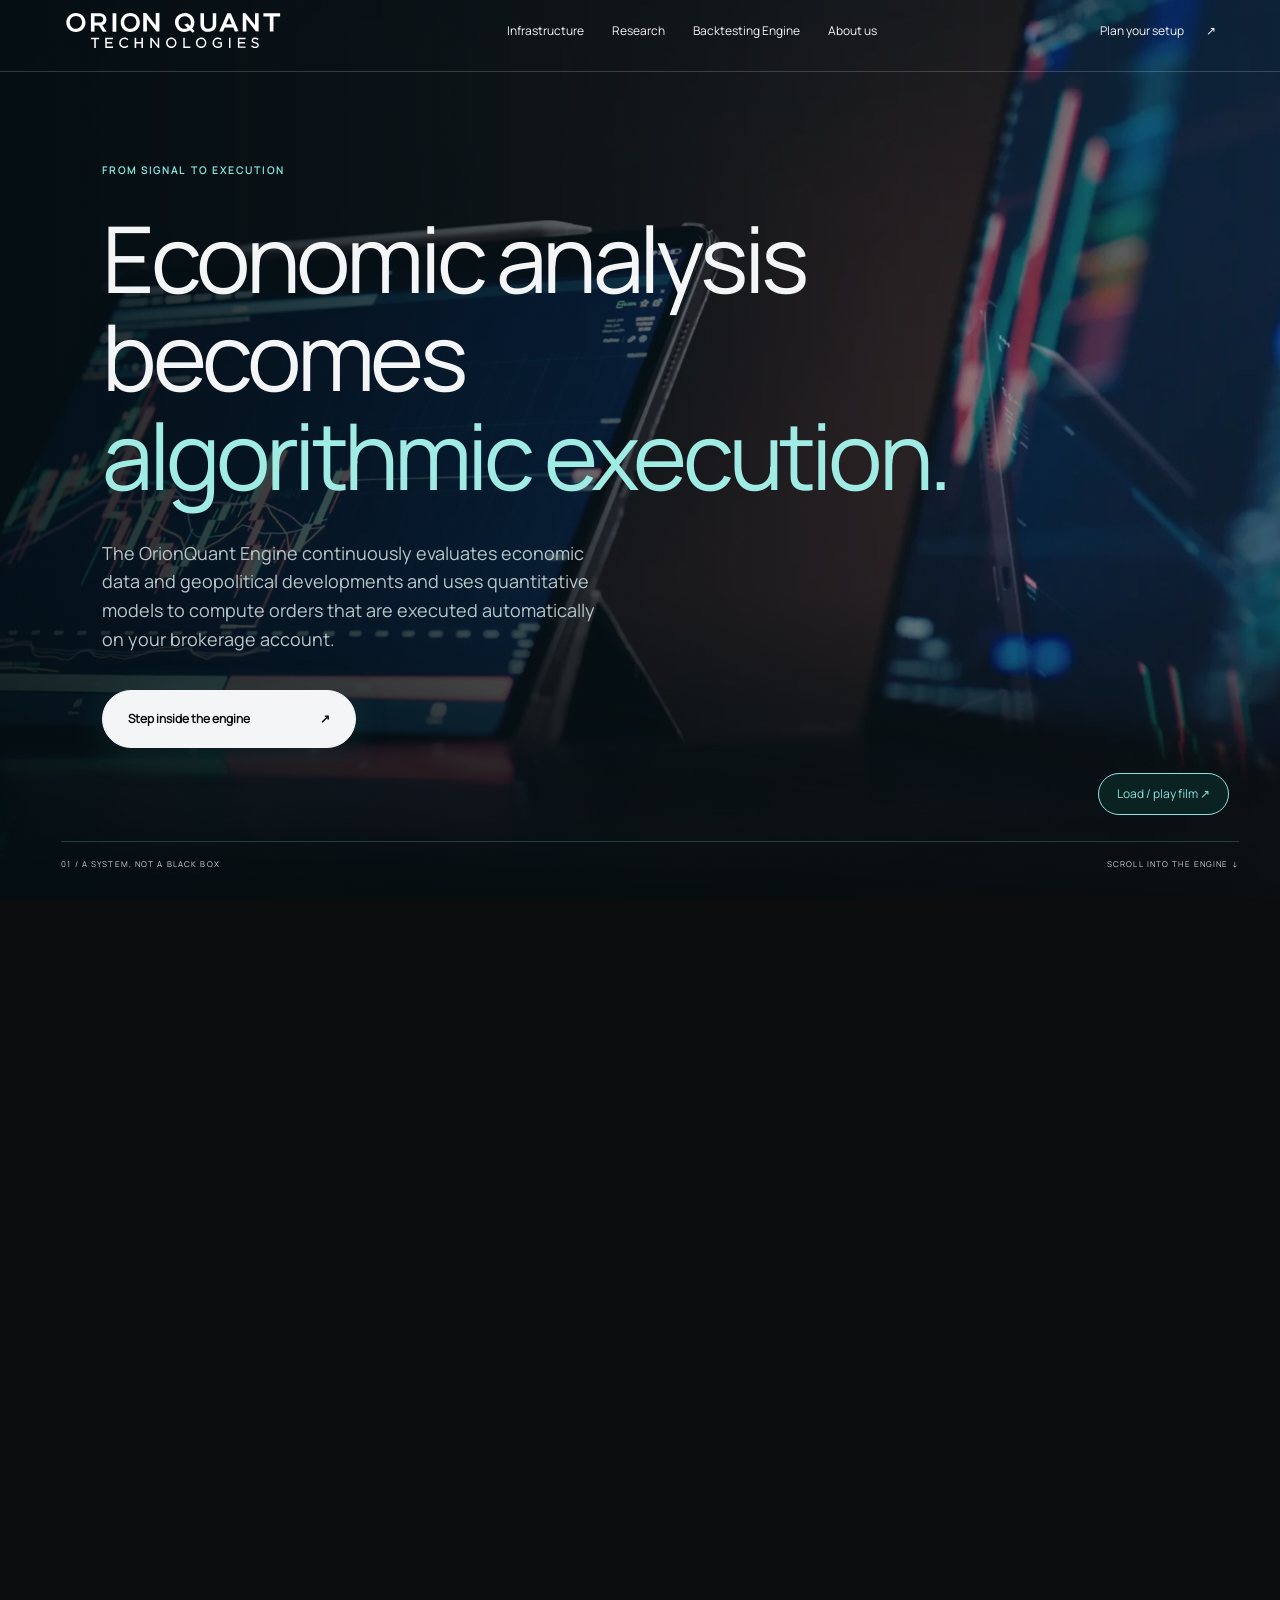
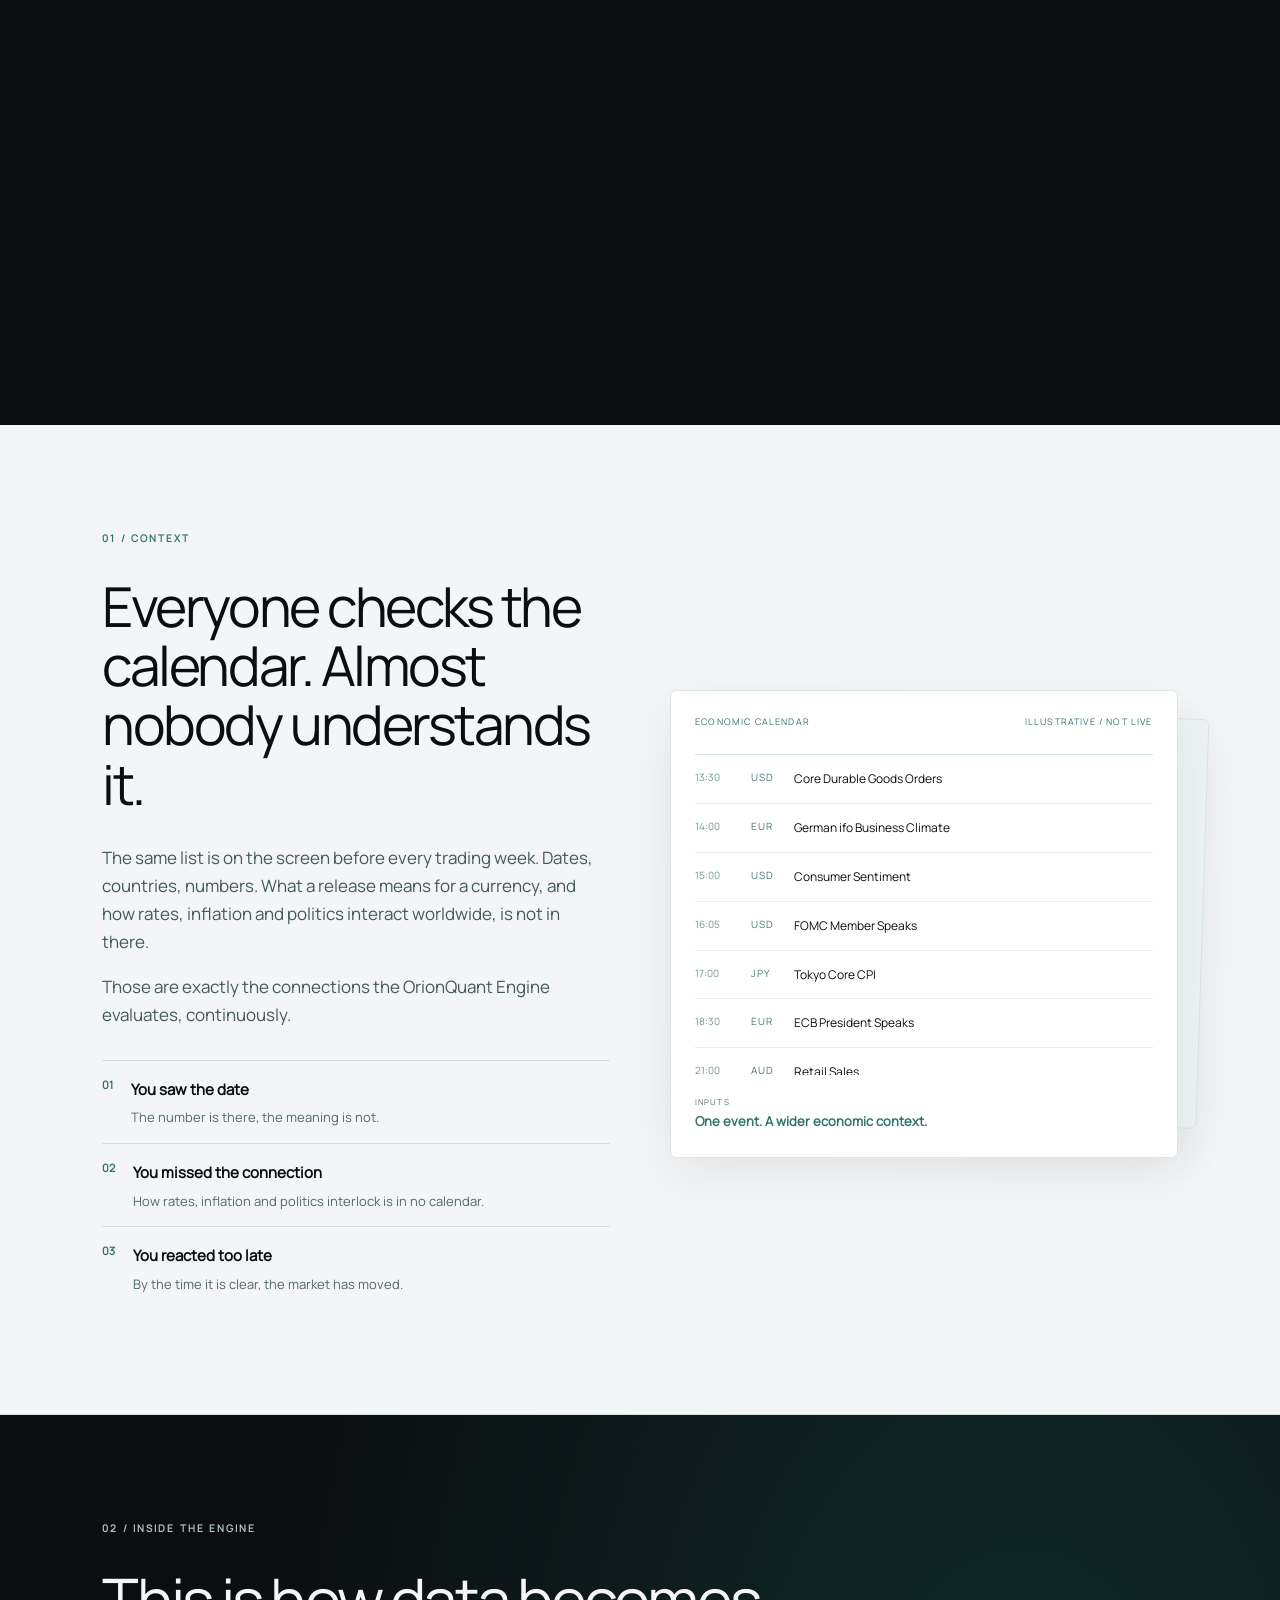
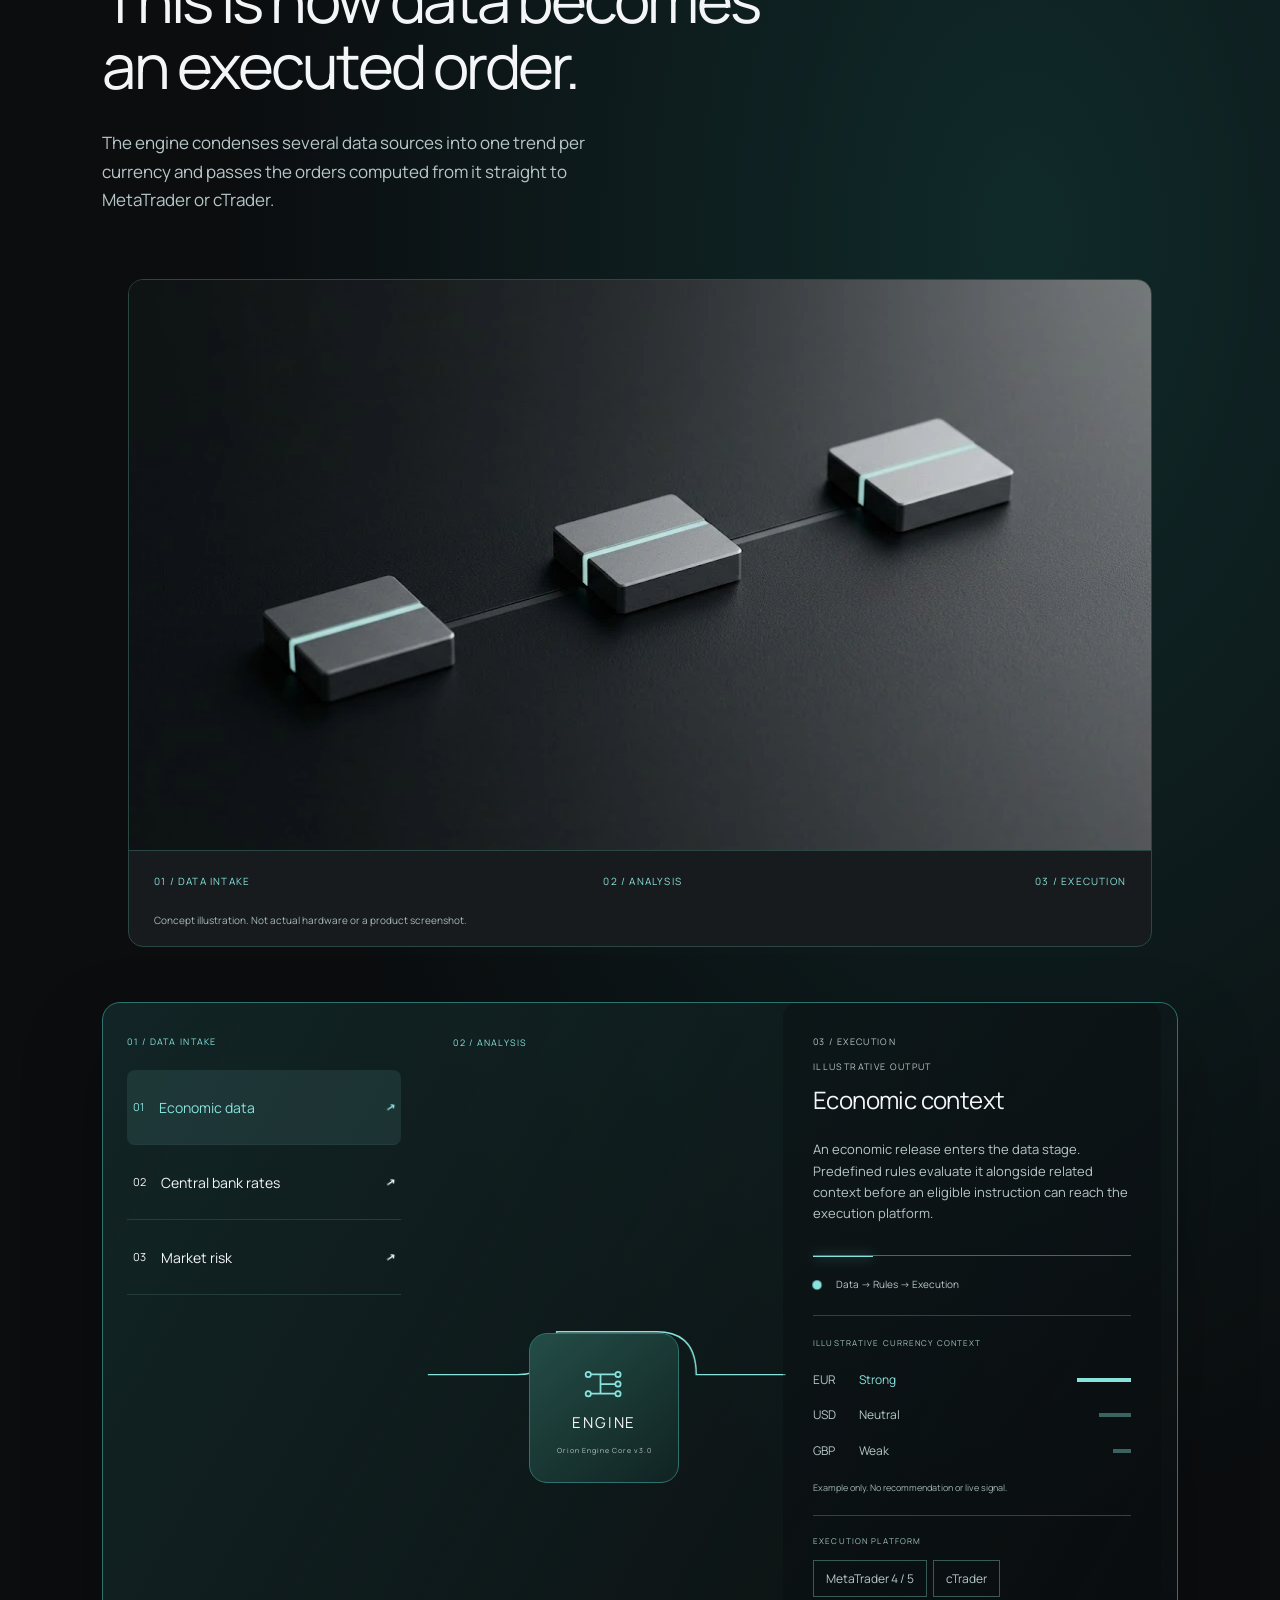
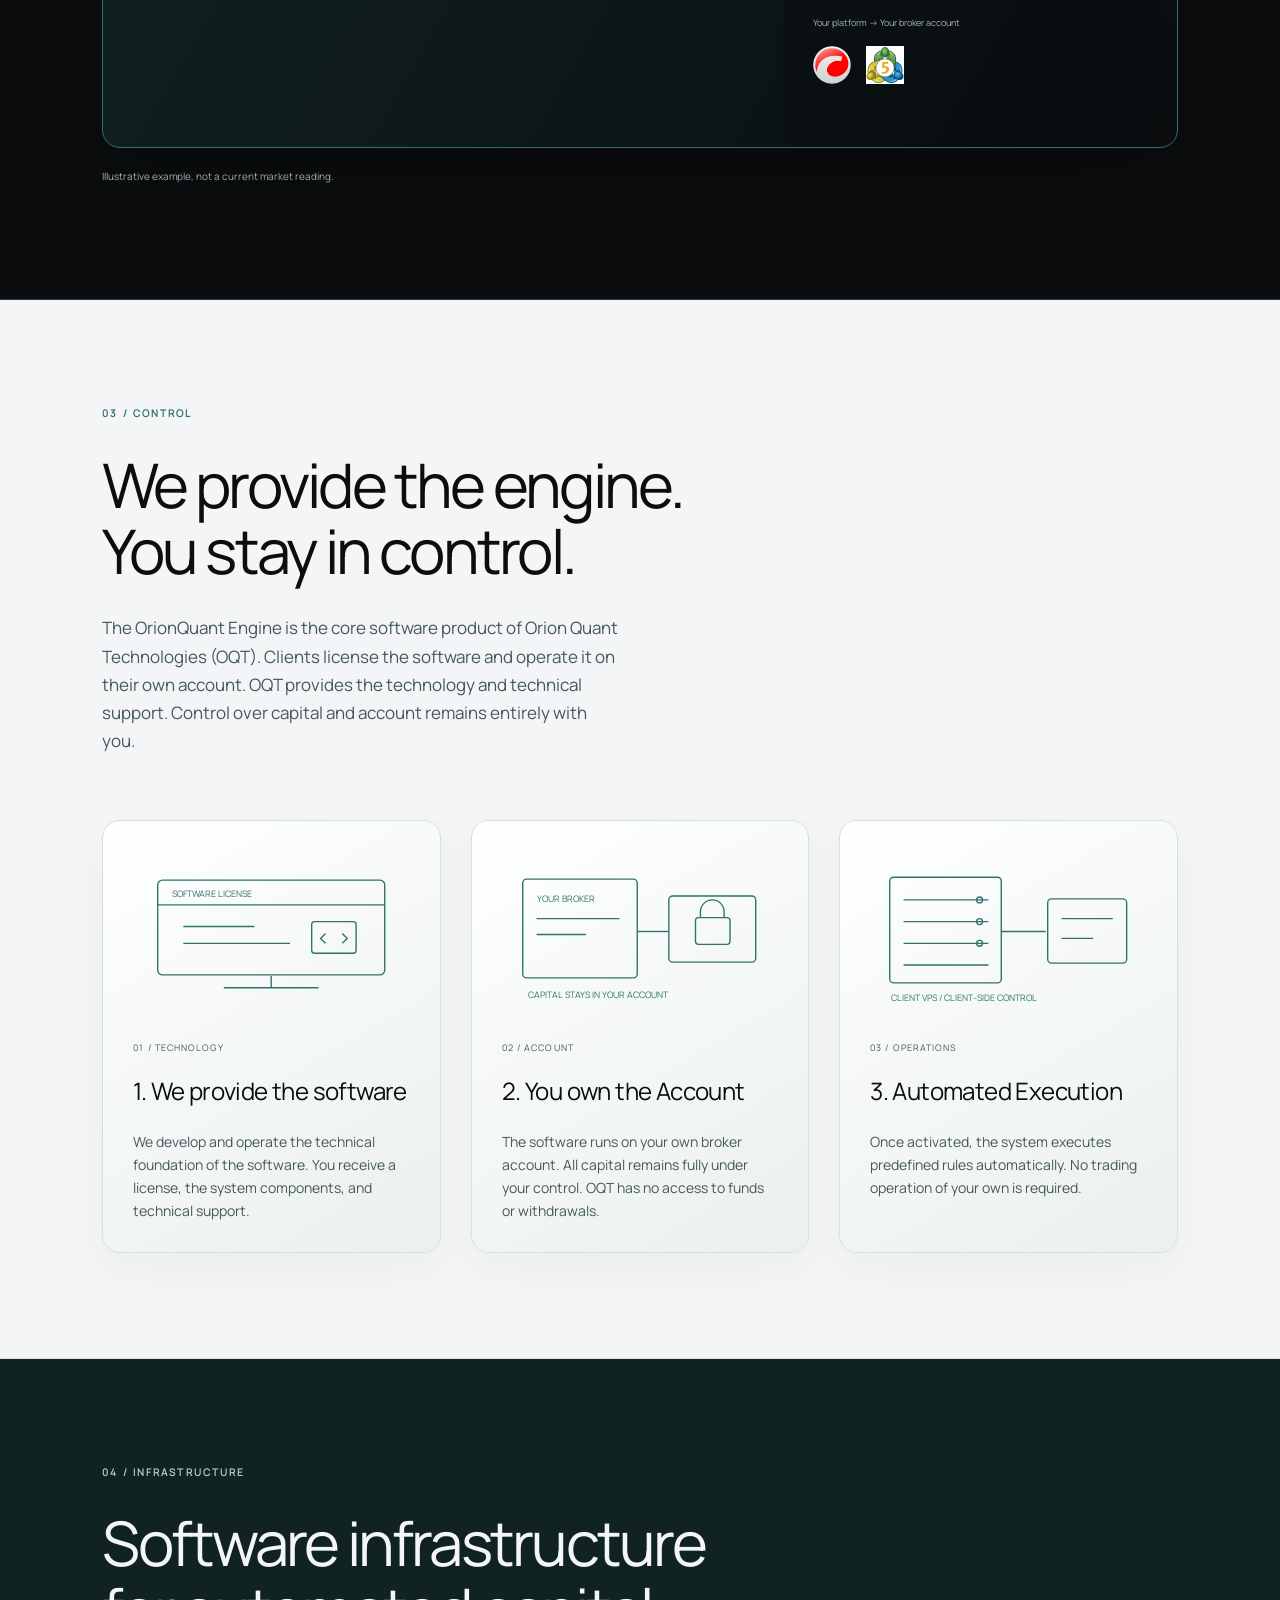
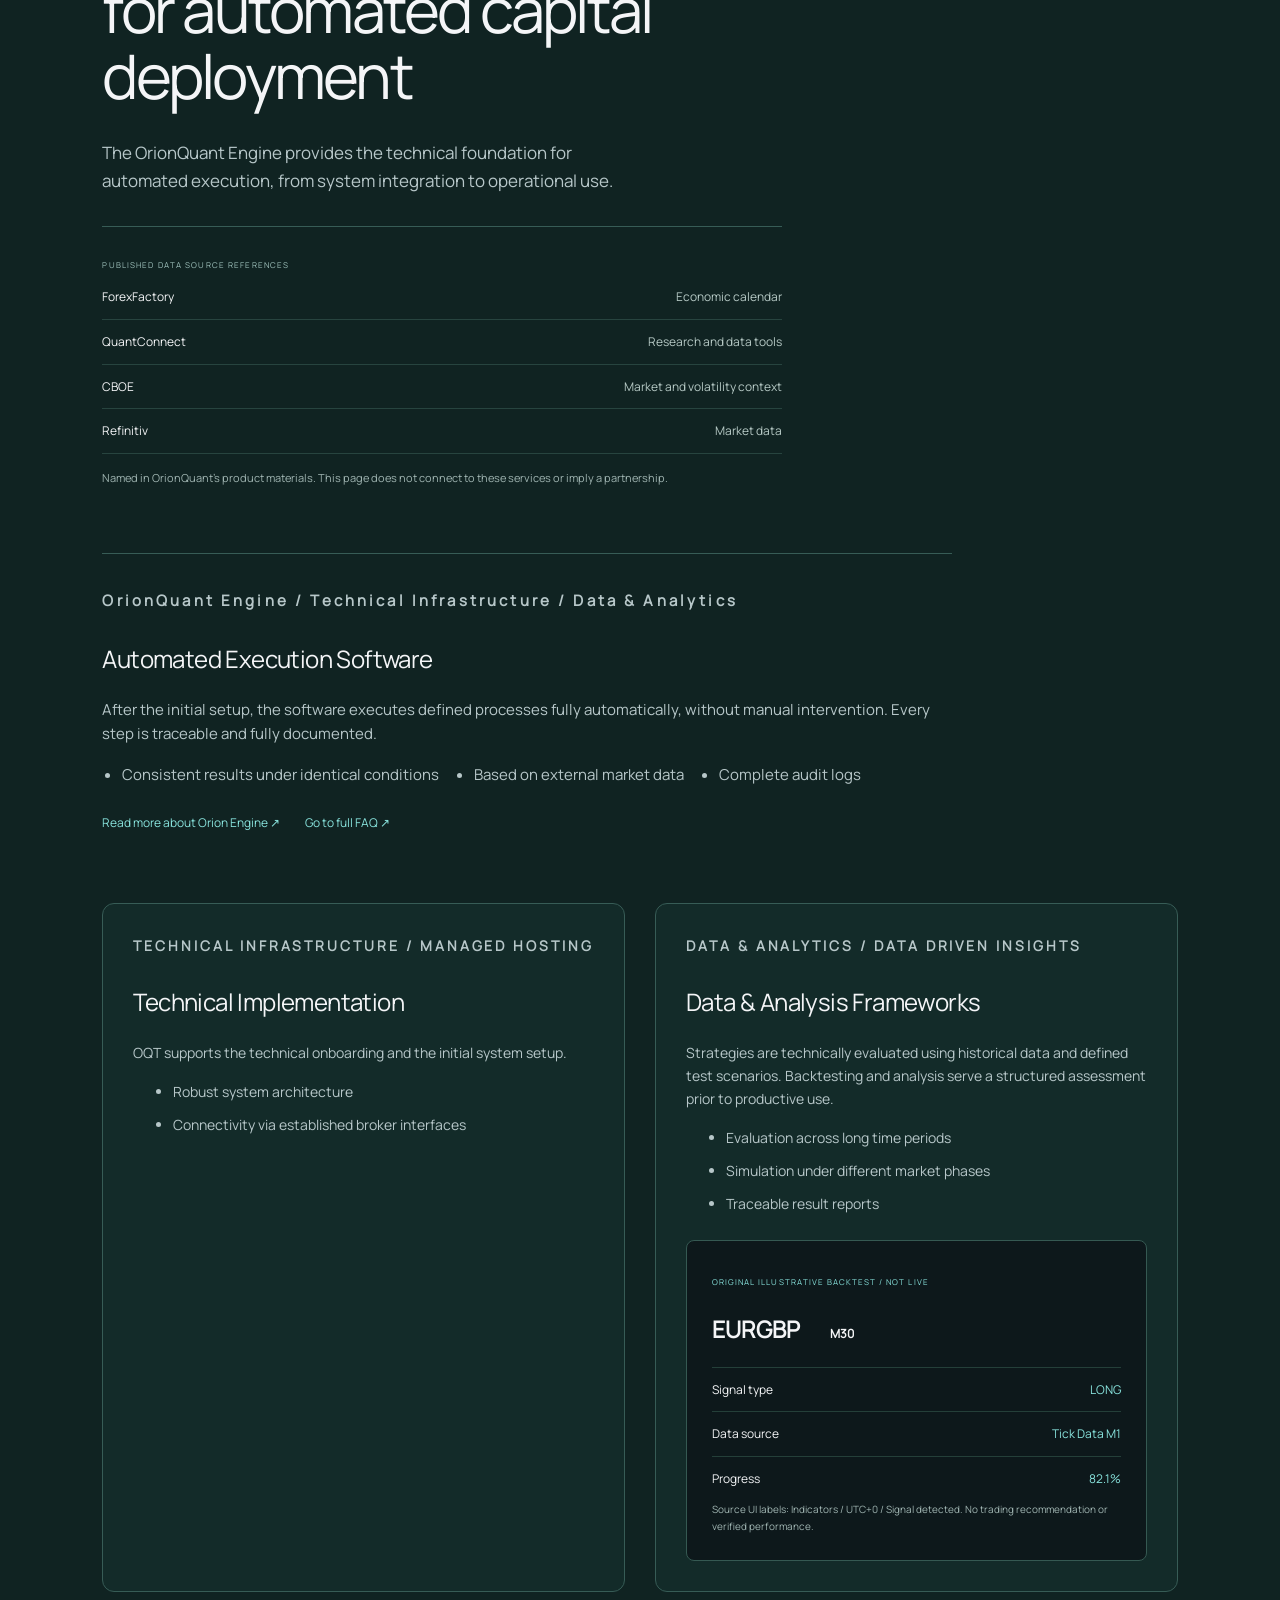
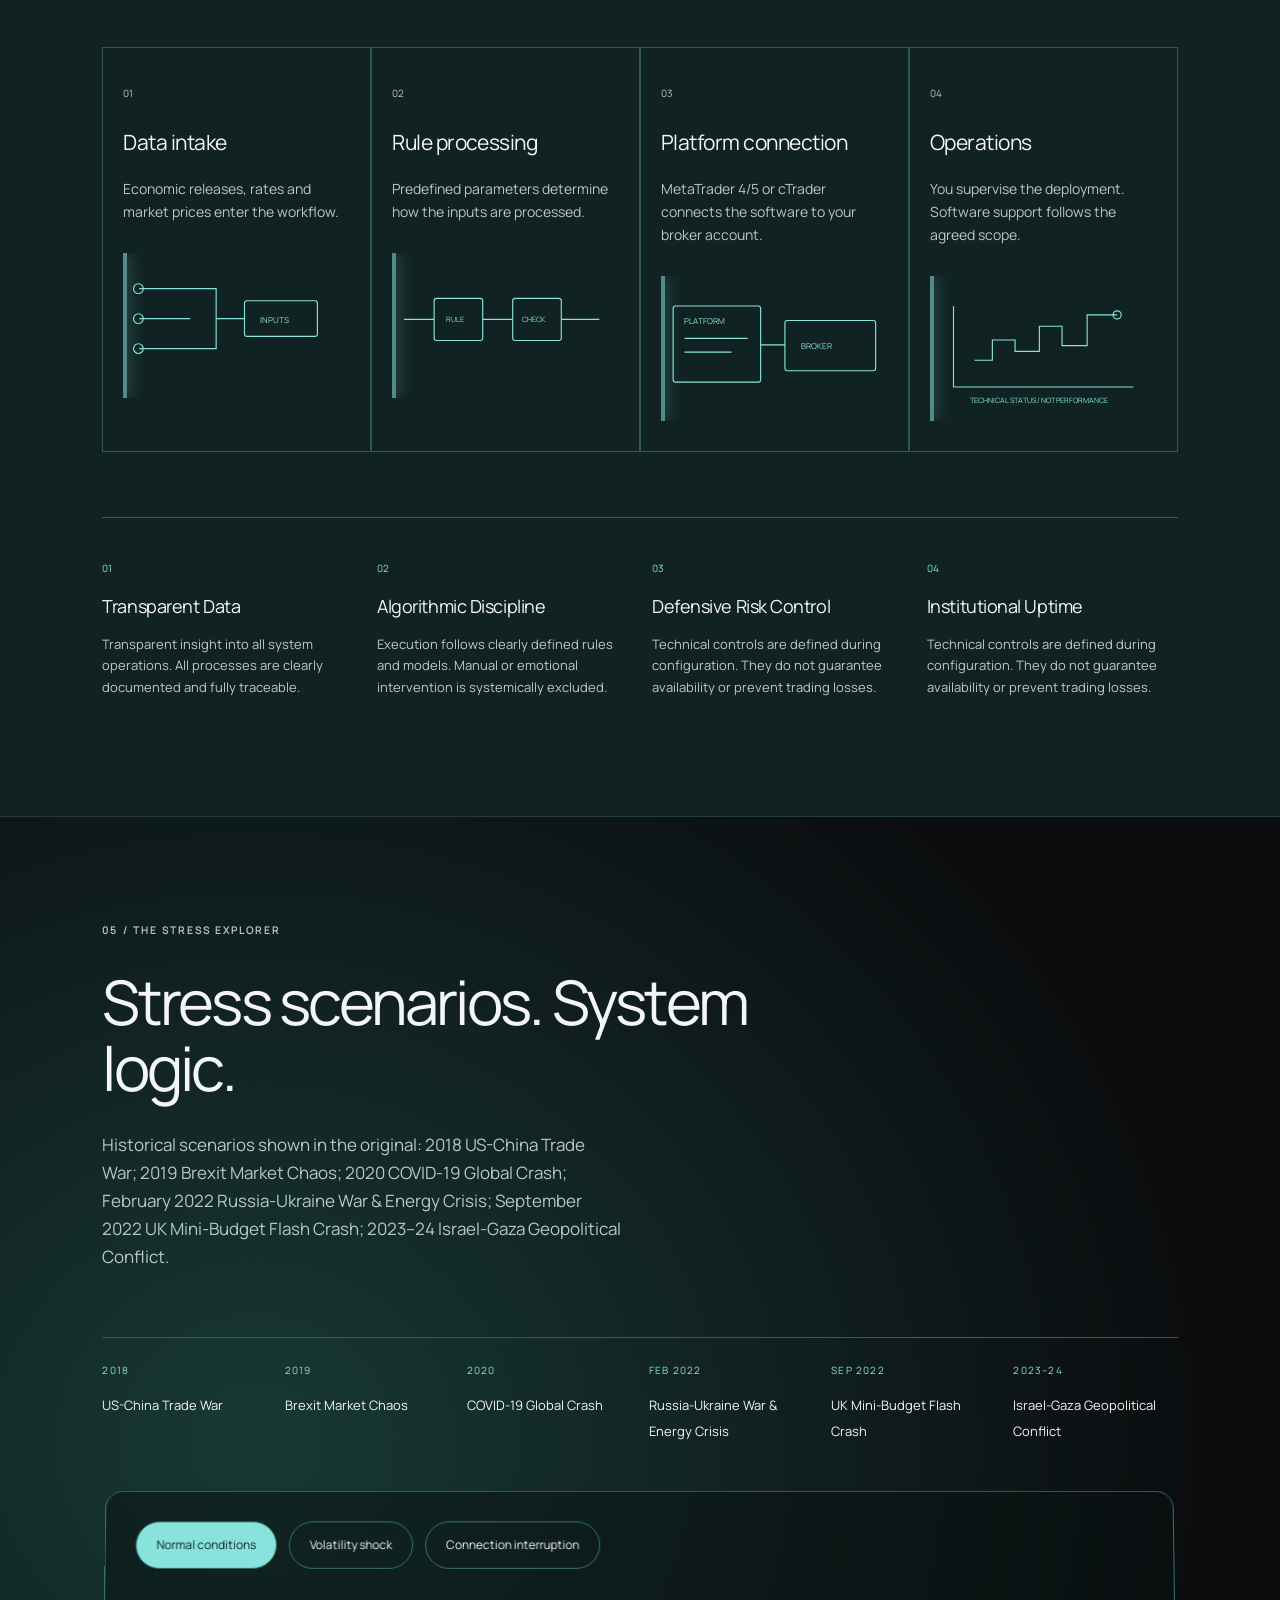
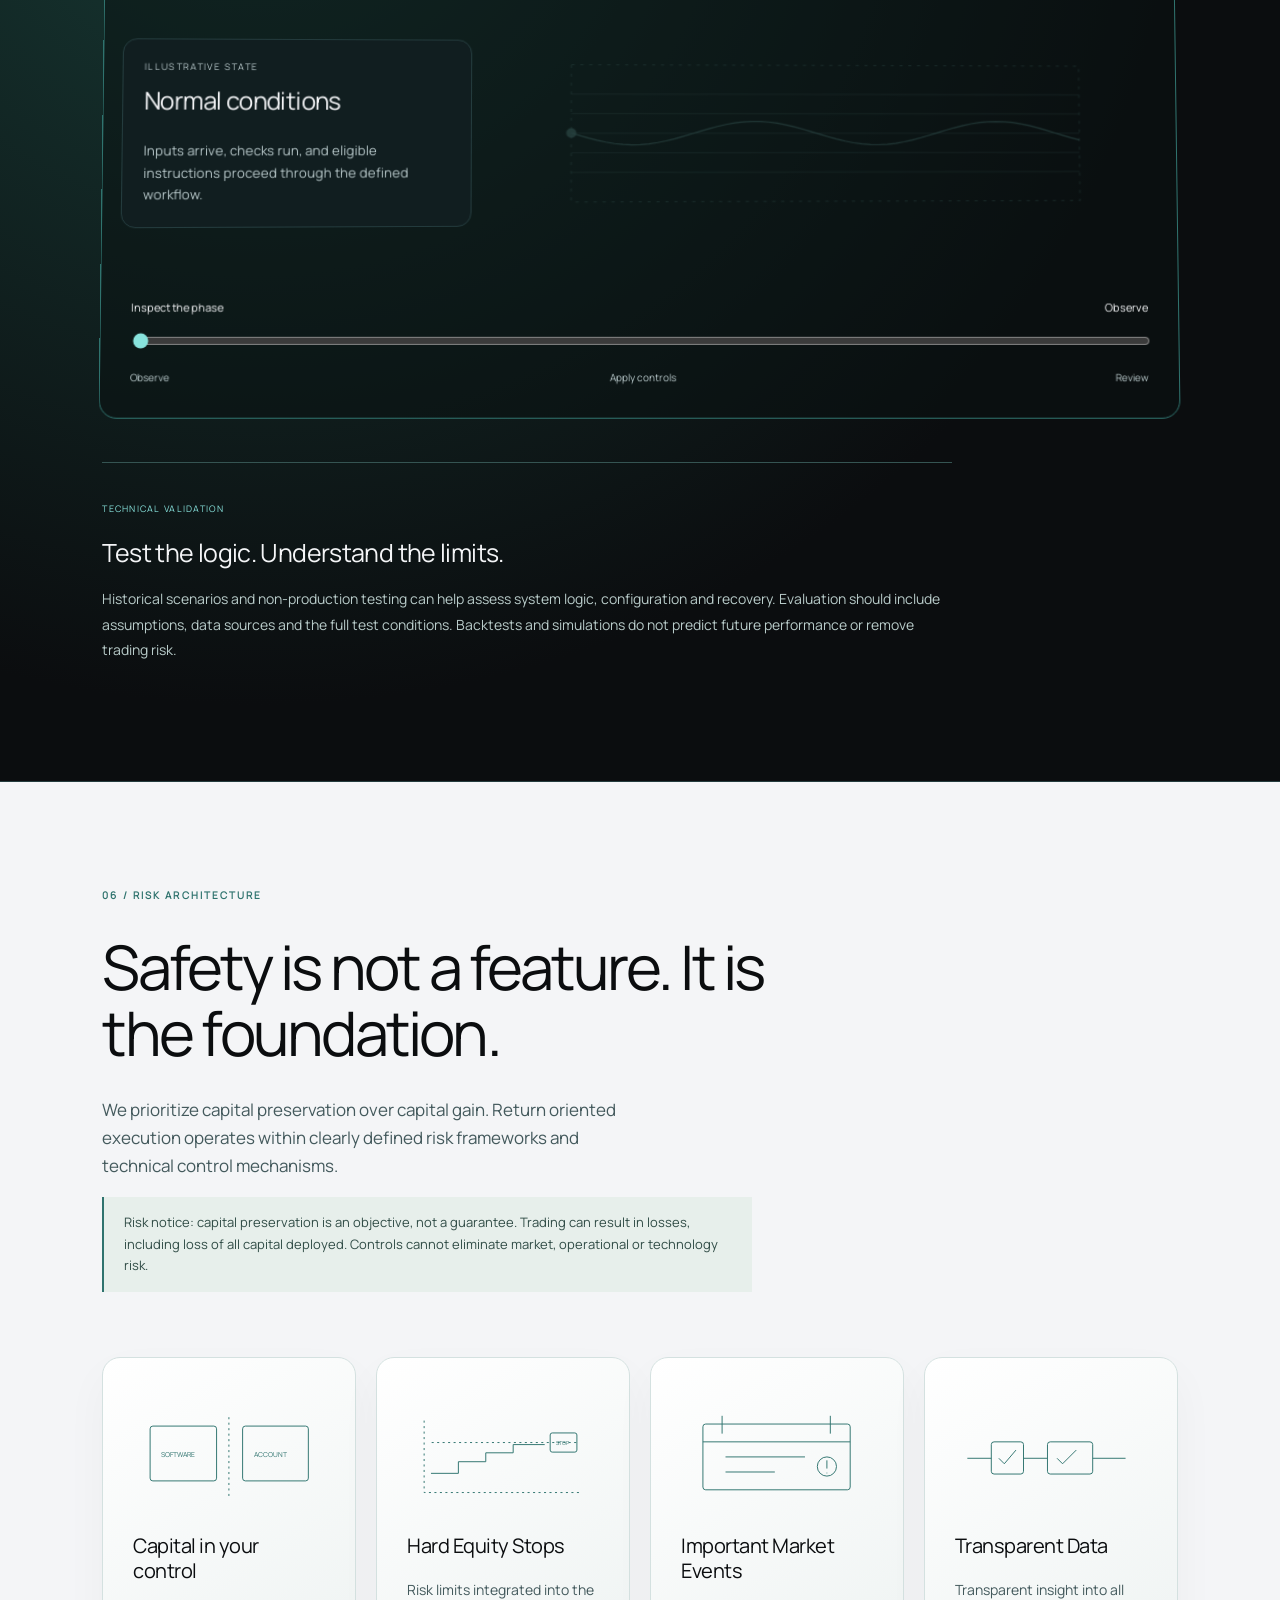
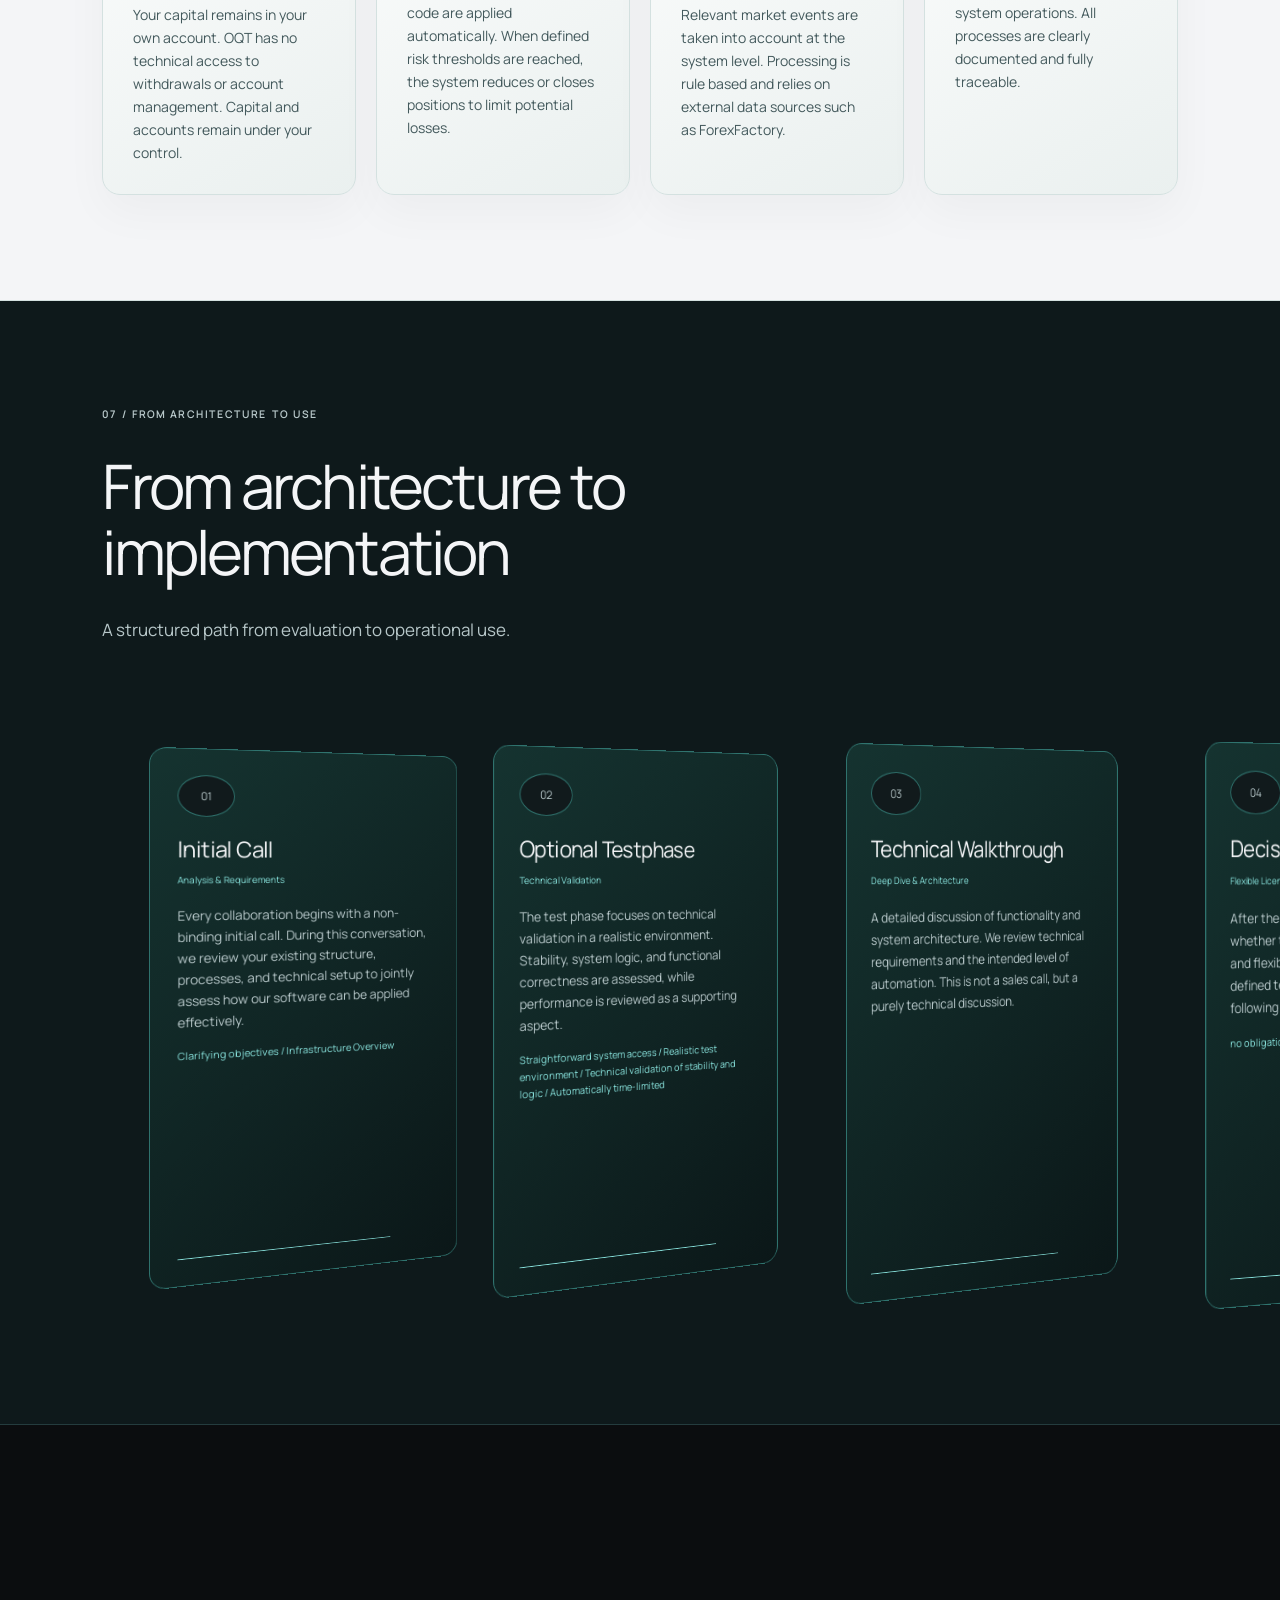
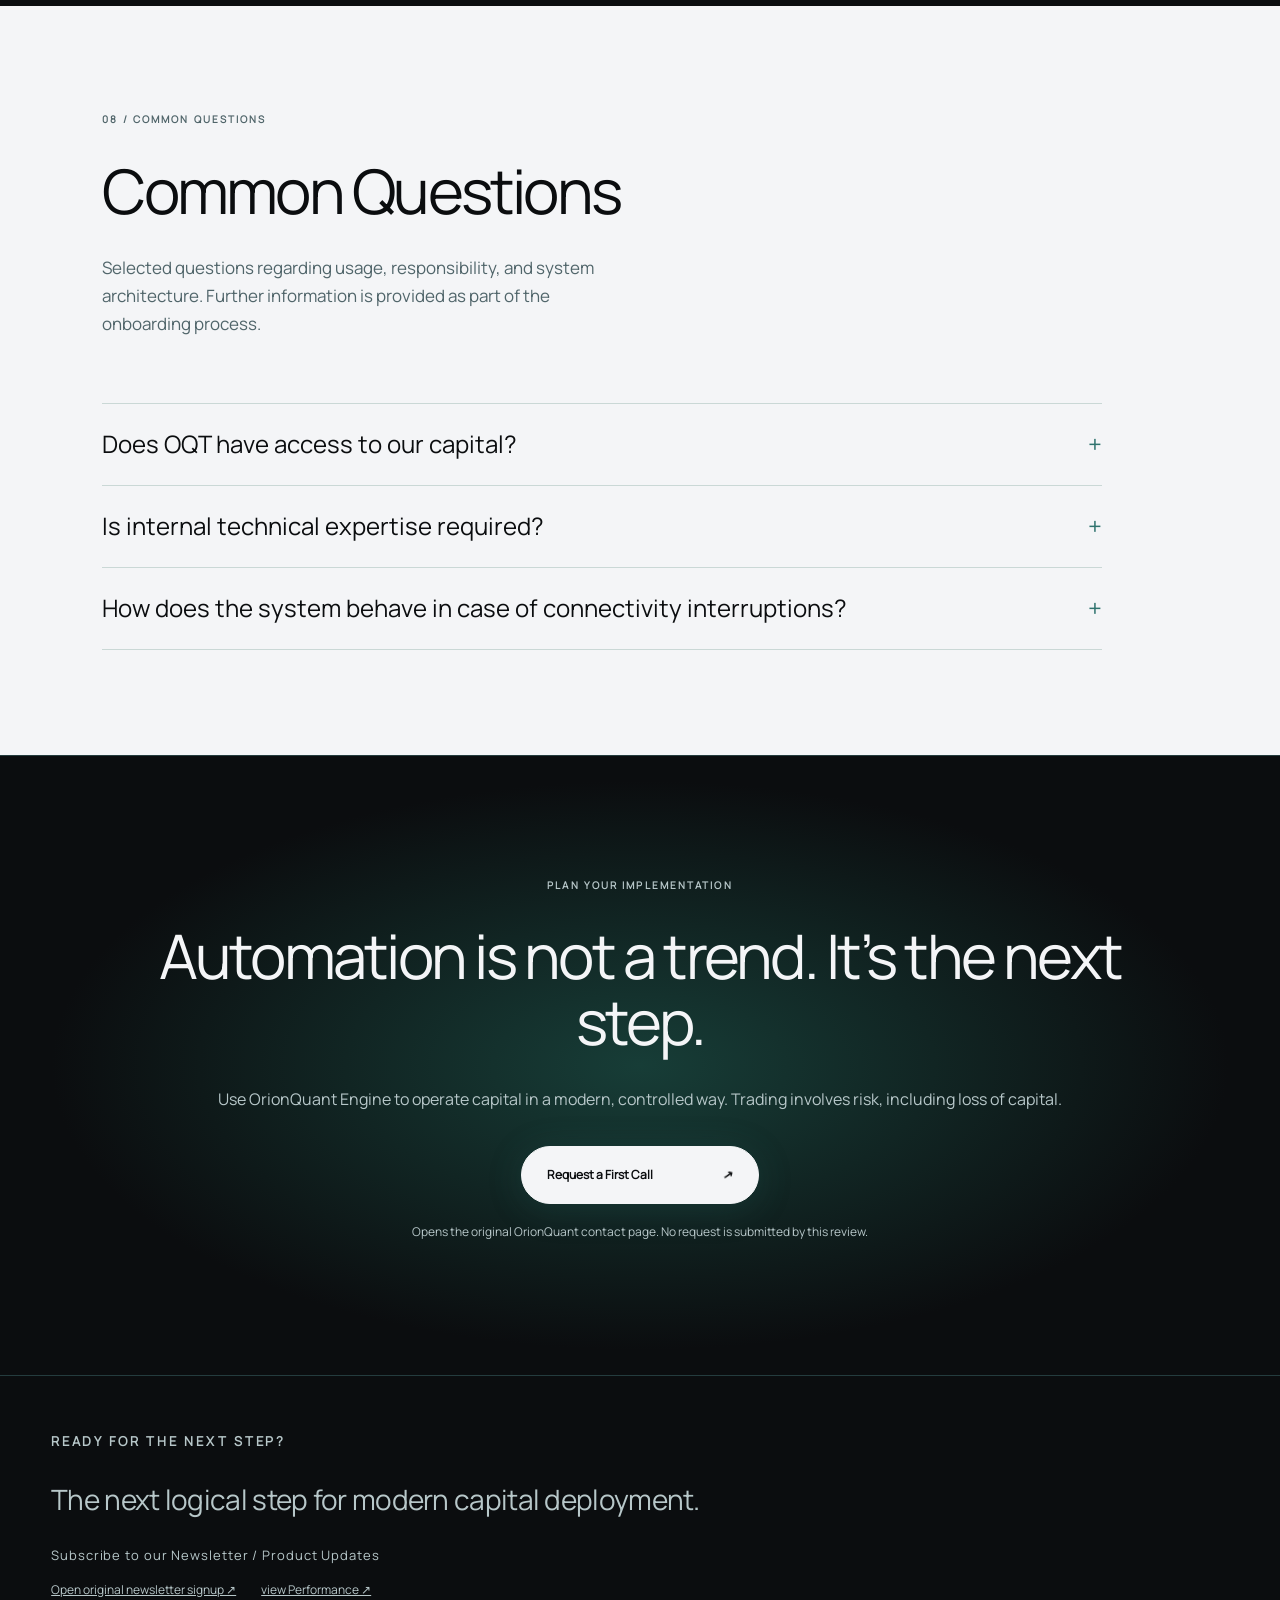
==== commit a961da03: "Orion: safe-final-20261008 (index, Cache-Version)" ====
--- a/index.html
+++ b/index.html
@@ -1,20 +1,14 @@
 <!DOCTYPE html>
 
-<html lang="en"><head><meta charset="utf-8"/><meta content="width=device-width,initial-scale=1" name="viewport"/><meta content="noindex,nofollow" name="robots"/><title>Trading infrastructure | Design study</title><link href="1-style.css?v=complete-20261008" rel="stylesheet"/></head><body><header class="top"><a class="wordmark" href="#home">ORION<span>QUANT</span></a><nav aria-label="Main"><a href="#engine">The engine</a><a href="#risk">Control</a><a href="#process">The process</a></nav><a class="contact" href="#contact">Plan your setup <span>↗</span></a></header><main>
-<section class="hero" id="home"><div class="film-stage"><video aria-label="Illustrative trading workspace film" autoplay="" loop="" muted="" playsinline="" poster="12-trading-poster-desktop.webp" preload="metadata"><source media="(max-width: 650px)" src="11-trading-hero-phone.mp4" type="video/mp4"/><source src="10-trading-hero-desktop.mp4" type="video/mp4"/></video><div class="hero-shade"></div></div><div class="hero-content"><p class="eyebrow">FROM SIGNAL TO EXECUTION</p><h1>Economic context.<br/><span class="hero-accent">Algorithmic execution.</span></h1><p class="lead">OrionQuant Engine evaluates economic data and geopolitical context, then applies predefined rules through MetaTrader or cTrader on your own brokerage account.</p><a class="button" href="#engine">Step inside the engine <span>↗</span></a></div><button class="film-start" hidden="" type="button">Play film ↗</button><div class="hero-foot"><span>01 / A SYSTEM, NOT A BLACK BOX</span><span>SCROLL INTO THE ENGINE ↓</span></div></section>
-<section class="context section" id="context"><div class="section-head"><p class="eyebrow">01 / CONTEXT</p><h2>The calendar gives dates.<br/>The engine connects them.</h2><p>A release tells you when a number arrives, not how inflation, rates and politics connect across currencies. The engine evaluates these relationships as part of its rule-based workflow.</p><ul class="context-points"><li><b>01</b><div><strong>A date is not an explanation.</strong><p>Look beyond a single release to its wider economic context.</p></div></li><li><b>02</b><div><strong>The connection matters.</strong><p>Rates, inflation and geopolitical events do not operate in isolation.</p></div></li><li><b>03</b><div><strong>Timing changes the context.</strong><p>Inputs are processed continuously, within the configured rules.</p></div></li></ul></div><div class="context-art calendar-stack"><div class="calendar-sheet back"></div><div class="calendar-sheet"><div class="calendar-top"><span>ECONOMIC CALENDAR</span><span>ILLUSTRATIVE / NOT LIVE</span></div><div class="calendar-row"><b>13:30</b><i>USD</i><span>Core durable goods orders</span></div><div class="calendar-row"><b>14:00</b><i>EUR</i><span>German ifo business climate</span></div><div class="calendar-row"><b>15:00</b><i>USD</i><span>Consumer sentiment</span></div><div class="calendar-row"><b>16:05</b><i>USD</i><span>Central bank speech</span></div><div class="calendar-row"><b>17:00</b><i>JPY</i><span>Tokyo core CPI</span></div><div class="calendar-bottom"><span>INPUTS</span><strong>One event. A wider economic context.</strong></div></div></div></section>
-<section class="engine section" id="engine"><div class="section-head"><p class="eyebrow">02 / INSIDE THE ENGINE</p><h2>From economic data<br/>to an executed order.</h2><p>The engine combines economic inputs into currency context and evaluates configured execution rules. Follow the data intake, analysis and platform stages below. All readings are illustrative, not current market signals.</p></div><div class="engine-lab"><div aria-label="Data inputs" class="input-list" role="group"><span class="node-label">01 / DATA INTAKE</span><button aria-pressed="true" data-input="macro">01 <span>Economic data</span><b>↗</b></button><button aria-pressed="false" data-input="rates">02 <span>Central bank rates</span><b>↗</b></button><button aria-pressed="false" data-input="risk">03 <span>Market risk</span><b>↗</b></button></div><div aria-hidden="true" class="engine-core"><span class="node-label">02 / ANALYSIS</span><div class="core-disc"><span class="logic-mark"><svg aria-hidden="true" fill="none" height="32" stroke="currentColor" stroke-width="2" viewbox="0 0 48 36" width="42"><path d="M8 7h12v22H8M20 18h17M20 7h17M20 29h17"></path><circle cx="6" cy="7" r="3"></circle><circle cx="6" cy="29" r="3"></circle><circle cx="40" cy="7" r="3"></circle><circle cx="40" cy="18" r="3"></circle><circle cx="40" cy="29" r="3"></circle></svg></span>ENGINE<br/><small>RULE PROCESSING</small></div><svg class="engine-path" viewbox="0 0 500 400"><path d="M0 200H125Q180 200 180 140H320Q375 140 375 200H500"></path></svg></div><div class="engine-output"><span class="node-label">03 / EXECUTION</span><span>ILLUSTRATIVE OUTPUT</span><h3 id="input-title">Economic context</h3><p id="input-detail">An economic release enters the data stage. Predefined rules evaluate it alongside related context before an eligible instruction can reach the execution platform.</p><div class="output-stage"><i></i><span>Data → Rules → Execution</span></div><div class="currency-context"><span>ILLUSTRATIVE CURRENCY CONTEXT</span><div><b>EUR</b><i class="positive">Strong</i><em></em></div><div><b>USD</b><i>Neutral</i><em></em></div><div><b>GBP</b><i>Weak</i><em></em></div><small>Example only. No recommendation or live signal.</small></div><div class="platform-target"><span>EXECUTION PLATFORM</span><strong>MetaTrader 4 / 5</strong><strong>cTrader</strong><small>Your platform → Your broker account</small></div></div></div><p class="fine">Interactive design demonstration. No trading instruction or current market assessment.</p></section>
-<section class="control section"><div class="section-head"><p class="eyebrow">03 / CONTROL</p><h2>Software on one side.<br/>Control on yours.</h2><p>OrionQuant provides licensed software and technical onboarding. You choose the broker, operate the software and decide how it is configured. These responsibilities remain separate.</p></div><div class="control-grid"><article><div aria-hidden="true" class="visual boundary"><i class="technical-art"><svg aria-hidden="true" fill="none" stroke="currentColor" stroke-width="1.4" viewbox="0 0 280 155" xmlns="http://www.w3.org/2000/svg"><rect height="96" rx="5" width="230" x="25" y="26"></rect><path d="M25 51h230M51 73h72M51 90h108"></path><rect height="32" rx="3" width="45" x="181" y="68"></rect><path d="m195 80-5 5 5 5m17-10 5 5-5 5"></path><text fill="currentColor" font-size="9" stroke="none" x="40" y="43">SOFTWARE LICENSE</text><path d="M92 135h96M140 123v12"></path></svg></i><i class="motion-guide"></i><i class="motion-guide"></i></div><span>01 / TECHNOLOGY</span><h3>Licensed software</h3><p>The license provides the engine and its system components. Setup guidance and software support are defined in the service agreement.</p></article><article><div aria-hidden="true" class="visual licence"><i class="technical-art"><svg aria-hidden="true" fill="none" stroke="currentColor" stroke-width="1.4" viewbox="0 0 280 155" xmlns="http://www.w3.org/2000/svg"><rect height="100" rx="4" width="116" x="21" y="25"></rect><text fill="currentColor" font-size="9" stroke="none" x="35" y="48">YOUR BROKER</text><path d="M35 65h84M35 81h50"></path><rect height="67" rx="4" width="88" x="169" y="42"></rect><path d="M201 64v-6a12 12 0 0 1 24 0v6"></path><rect height="27" rx="3" width="35" x="196" y="64"></rect><path d="M137 78h32"></path><text fill="currentColor" font-size="9" stroke="none" x="26" y="145">CAPITAL STAYS IN YOUR ACCOUNT</text></svg></i><i class="motion-guide"></i><i class="motion-guide"></i></div><span>02 / ACCOUNT</span><h3>Your broker account</h3><p>Funds remain in your own brokerage account. OrionQuant states that it does not hold client funds or have access to withdrawals.</p></article><article><div aria-hidden="true" class="visual audit"><i class="technical-art"><svg aria-hidden="true" fill="none" stroke="currentColor" stroke-width="1.4" viewbox="0 0 280 155" xmlns="http://www.w3.org/2000/svg"><rect height="107" rx="4" width="113" x="20" y="23"></rect><path d="M34 46h86M34 68h86M34 90h86M34 112h86"></path><circle cx="111" cy="46" r="3"></circle><circle cx="111" cy="68" r="3"></circle><circle cx="111" cy="90" r="3"></circle><path d="M133 78h45"></path><rect height="65" rx="4" width="80" x="180" y="45"></rect><path d="M194 65h52M194 85h32"></path><text fill="currentColor" font-size="9" stroke="none" x="21" y="148">CLIENT VPS / CLIENT-SIDE CONTROL</text></svg></i><i class="motion-guide"></i><i class="motion-guide"></i></div><span>03 / OPERATIONS</span><h3>Client-side operation</h3><p>You control activation, configuration and deactivation. The software runs in your environment, typically on a VPS or your own server.</p></article></div></section>
-<section class="infrastructure section"><div class="section-head"><p class="eyebrow">04 / INFRASTRUCTURE</p><h2>From market inputs<br/>to your trading platform.</h2><p>The workflow connects external market context with predefined rules and a supported execution platform. Platform and broker compatibility must be checked before installation.</p><div class="data-source-note"><span>PUBLISHED DATA SOURCE REFERENCES</span><div><b>ForexFactory</b><i>Economic calendar</i></div><div><b>QuantConnect</b><i>Research and data tools</i></div><div><b>CBOE</b><i>Market and volatility context</i></div><div><b>Refinitiv</b><i>Market data</i></div><p>Named in OrionQuant's product materials. This page does not connect to these services or imply a partnership.</p></div></div><div class="pipeline"><article><span>01</span><h3>Data intake</h3><p>Economic releases, rates and market prices enter the workflow.</p><div class="pipeline-art"><svg aria-hidden="true" fill="none" stroke="currentColor" stroke-width="1.4" viewbox="0 0 280 155" xmlns="http://www.w3.org/2000/svg"><path d="M20 32h63M20 69h63M20 106h63M83 32h32v37h35M83 106h32V69"></path><circle cx="19" cy="32" r="6"></circle><circle cx="19" cy="69" r="6"></circle><circle cx="19" cy="106" r="6"></circle><rect height="44" rx="3" width="90" x="150" y="47"></rect><text fill="currentColor" font-size="10" stroke="none" x="169" y="74">INPUTS</text></svg></div></article><article><span>02</span><h3>Rule processing</h3><p>Predefined parameters determine how the inputs are processed.</p><div class="pipeline-art"><svg aria-hidden="true" fill="none" stroke="currentColor" stroke-width="1.4" viewbox="0 0 280 155" xmlns="http://www.w3.org/2000/svg"><path d="M15 70h37M112 70h37M209 70h47"></path><rect height="52" rx="3" width="60" x="52" y="44"></rect><rect height="52" rx="3" width="60" x="149" y="44"></rect><text fill="currentColor" font-size="9" stroke="none" x="67" y="73">RULE</text><text fill="currentColor" font-size="9" stroke="none" x="160" y="73">CHECK</text></svg></div></article><article><span>03</span><h3>Platform connection</h3><p>MetaTrader 4/5 or cTrader connects the software to your broker account.</p><div class="pipeline-art"><svg aria-hidden="true" fill="none" stroke="currentColor" stroke-width="1.4" viewbox="0 0 280 155" xmlns="http://www.w3.org/2000/svg"><rect height="94" rx="3" width="108" x="15" y="25"></rect><text fill="currentColor" font-size="10" stroke="none" x="29" y="47">PLATFORM</text><path d="M29 65h78M29 82h58M123 73h30"></path><rect height="62" rx="3" width="112" x="153" y="43"></rect><text fill="currentColor" font-size="10" stroke="none" x="173" y="78">BROKER</text></svg></div></article><article><span>04</span><h3>Operations</h3><p>You supervise the deployment. Software support follows the agreed scope.</p><div class="pipeline-art"><svg aria-hidden="true" fill="none" stroke="currentColor" stroke-width="1.4" viewbox="0 0 280 155" xmlns="http://www.w3.org/2000/svg"><path d="M29 25v100h222M55 92h22v-25h28v14h30V50h28v24h31V36h37"></path><circle cx="231" cy="36" r="5"></circle><text fill="currentColor" font-size="9" stroke="none" x="49" y="145">TECHNICAL STATUS / NOT PERFORMANCE</text></svg></div></article></div><div class="capability-strip"><article><span>01</span><h3>Rule-based execution</h3><p>Configured rules, rather than discretionary intervention, determine the execution workflow.</p></article><article><span>02</span><h3>Traceable processing</h3><p>Product materials describe documented processes. Confirm available logs and access during technical evaluation.</p></article><article><span>03</span><h3>Technical support</h3><p>Setup, software and integration support follow the agreed license and service scope.</p></article><article><span>04</span><h3>Client-side deployment</h3><p>Operation remains in your environment. Availability depends on your infrastructure and third-party services.</p></article></div></section>
-<section class="stress section" id="stress"><div class="section-head"><p class="eyebrow">05 / THE STRESS EXPLORER</p><h2>Change the conditions.<br/>Inspect the response.</h2><p>Move through an illustrative risk-control workflow. No historical returns, backtest results or product performance are claimed.</p></div><div class="stress-lab"><div aria-label="Illustrative scenarios" class="scenario-tabs" role="group"><button aria-pressed="true" data-scenario="0">Normal conditions</button><button aria-pressed="false" data-scenario="1">Volatility shock</button><button aria-pressed="false" data-scenario="2">Connection interruption</button></div><div class="stress-visual"><canvas aria-label="Illustrative workflow state visualization" id="stress-field"></canvas><div class="stress-reading"><span>ILLUSTRATIVE STATE</span><h3 id="scenario-title">Normal conditions</h3><p id="scenario-detail">Inputs arrive, checks run, and eligible instructions proceed through the defined workflow.</p></div></div><label class="phase-label" for="phase">Inspect the phase <span id="phase-name">Observe</span></label><input id="phase" max="100" min="0" type="range" value="0"/><div class="phase-markers"><span>Observe</span><span>Apply controls</span><span>Review</span></div></div><div class="validation-note"><span>TECHNICAL VALIDATION</span><h3>Test the logic. Understand the limits.</h3><p>Historical scenarios and non-production testing can help assess system logic, configuration and recovery. Evaluation should include assumptions, data sources and the full test conditions. Backtests and simulations do not predict future performance or remove trading risk.</p></div></section>
-<section class="risk section" id="risk"><div class="section-head"><p class="eyebrow">06 / RISK ARCHITECTURE</p><h2>Risk controls.<br/>Defined before execution.</h2><p>Defined controls help govern execution; they do not remove market, configuration or technology risk. Trading can result in losses, including loss of the capital deployed.</p></div><div class="risk-grid"><article><div class="risk-art"><i class="technical-art"><svg aria-hidden="true" fill="none" stroke="currentColor" stroke-width="1.4" viewbox="0 0 280 155" xmlns="http://www.w3.org/2000/svg"><rect height="80" rx="4" width="97" x="25" y="28"></rect><rect height="80" rx="4" width="96" x="160" y="28"></rect><path d="M140 15v115" stroke-dasharray="3 5"></path><text fill="currentColor" font-size="10" stroke="none" x="41" y="73">SOFTWARE</text><text fill="currentColor" font-size="10" stroke="none" x="177" y="73">ACCOUNT</text></svg></i></div><h3>Your capital, your account</h3><p>The software is licensed for your own broker account. OrionQuant describes no access to withdrawals or external transfers.</p></article><article><div class="risk-art"><i class="technical-art"><svg aria-hidden="true" fill="none" stroke="currentColor" stroke-width="1.4" viewbox="0 0 280 155" xmlns="http://www.w3.org/2000/svg"><path d="M25 20v105h230M36 52h214" stroke-dasharray="3 5"></path><path d="M35 97h40V80h40V67h40V55h46"></path><rect height="28" rx="3" width="39" x="209" y="38"></rect><text fill="currentColor" font-size="8" stroke="none" x="217" y="56">STOP</text></svg></i></div><h3>Configured equity stops</h3><p>Published product materials describe thresholds that can reduce or close positions. Confirm the exact behavior and configuration before use; losses remain possible.</p></article><article><div class="risk-art"><i class="technical-art"><svg aria-hidden="true" fill="none" stroke="currentColor" stroke-width="1.4" viewbox="0 0 280 155" xmlns="http://www.w3.org/2000/svg"><rect height="96" rx="4" width="215" x="32" y="25"></rect><path d="M32 51h215M60 13v26M218 13v26M65 73h116M65 95h72"></path><circle cx="213" cy="87" r="14"></circle><path d="M213 78v12m0 6v1"></path></svg></i></div><h3>Economic event context</h3><p>Scheduled releases and other external inputs inform the configured processing rules. Their use does not predict a market outcome.</p></article><article><div class="risk-art"><i class="technical-art"><svg aria-hidden="true" fill="none" stroke="currentColor" stroke-width="1.4" viewbox="0 0 280 155" xmlns="http://www.w3.org/2000/svg"><path d="M18 75h35M100 75h35M201 75h48"></path><rect height="47" rx="4" width="47" x="53" y="51"></rect><rect height="47" rx="4" width="66" x="135" y="51"></rect><path d="m64 75 8 8 17-20m60 12 8 8 20-20"></path></svg></i></div><h3>Operational validation</h3><p>Check platform connectivity, rule execution and recovery in the intended environment before activating live use.</p></article></div></section>
-<section class="process section" id="process"><div class="section-head"><p class="eyebrow">07 / FROM ARCHITECTURE TO USE</p><h2>Evaluate. Configure.<br/>Then activate.</h2><p>Check the software in your intended environment before operational use. Technical validation is not a promise of trading performance.</p></div><div class="process-list">
-<article><span>01</span><div><h3>Initial technical discussion</h3><p>Review objectives, platform, broker compatibility and the existing infrastructure before deciding whether the software fits.</p></div><i></i></article><article><span>02</span><div><h3>Optional technical evaluation</h3><p>If an evaluation is offered, verify installation, stability and rule execution in a non-production environment. Agree its duration and cost; no trial is promised here.</p></div><i></i></article><article><span>03</span><div><h3>Architecture walkthrough</h3><p>Review functionality, configured automation, access boundaries and technical requirements. This is a software discussion, not investment advice.</p></div><i></i></article><article><span>04</span><div><h3>License and agreement</h3><p>Decide whether to proceed, then confirm license terms, pricing, scope and each party's responsibilities. No automatic commitment is made by this page.</p></div><i></i></article><article><span>05</span><div><h3>Installation and setup</h3><p>Obtain the licensed components and documentation. Configure the software in your environment with the agreed technical assistance.</p></div><i></i></article><article><span>06</span><div><h3>Client-side activation</h3><p>You activate the configured system after technical checks. Account control and supervision remain your responsibility.</p></div><i></i></article><article><span>07</span><div><h3>Technical support over the license term</h3><p>Software updates, setup assistance and integration issues follow the contract. No response time or uninterrupted uptime is promised without an agreed service level.</p></div><i></i></article></div></section>
-<section class="faq section" id="faq"><div class="section-head"><p class="eyebrow">08 / COMMON QUESTIONS</p><h2>Know what runs.<br/>Know who is responsible.</h2><p>The practical questions to resolve before setup.</p></div><div class="faq-list">
-<details><summary>Does OrionQuant hold or manage my funds?</summary><p>OrionQuant describes the engine as non-custodial software. Funds remain in your own broker account, with no provider access to deposits or withdrawals. You remain responsible for the broker relationship and trading risk.</p></details>
-<details><summary>Which platforms are supported?</summary><p>The published product documentation lists MetaTrader 4/5 and cTrader. Compatibility with your specific broker, platform version and infrastructure must be checked before deployment. These are supported platforms, not a claim of partnership.</p></details>
-<details><summary>Where does the software run?</summary><p>You operate the engine in your own environment, typically a third-party VPS or your own server. You are responsible for configuration, supervision and maintenance of that environment. A VPS can separate operation from your local device; it does not guarantee uninterrupted availability.</p></details>
-<details><summary>What is the testing phase for?</summary><p>Technical evaluation checks installation, compatibility and rule execution in a non-production environment. Any trial availability, duration and cost must be confirmed in the license agreement. Testing does not make live trading risk-free.</p></details>
-<details><summary>What support is included, and can trading lose money?</summary><p>Support concerns software, setup and platform integration within the agreed service scope, not investment advice. Trading involves market, operational and technology risks. There is no guarantee of returns or capital preservation; historical results and simulations do not predict future outcomes.</p></details>
-<details><summary>Do I need technical or trading experience?</summary><p>Technical onboarding and setup support are available within the agreed service scope. Operating the system still requires an understanding of trading risk and responsibility for configuration, infrastructure and supervision. Confirm the required skills and support before installation.</p></details><details><summary>What happens if my local internet connection fails?</summary><p>A deployment on a separately hosted VPS can operate independently of your local computer and internet connection. The actual response to server, broker or platform outages depends on the deployment and configured controls. Validate interruption and recovery behavior before live use.</p></details></div></section>
-<section class="closing section" id="contact"><div aria-hidden="true" class="closing-orbit"></div><p class="eyebrow">PLAN YOUR IMPLEMENTATION</p><h2>Automate the rules.<br/>Keep the responsibility.</h2><p>Start with a technical review of your platform, infrastructure and intended automation. Agree requirements before installation. Trading risk and account decisions stay with you.</p><span aria-disabled="true" class="button contact-pending">Discuss your setup <span>↗</span></span><p class="fine">Contact booking is not enabled in this review.</p></section></main><footer><span>ORIONQUANT / SOFTWARE &amp; EXECUTION<br/><small>Independent website review. Illustrative film: Artem Shutkin / Pexels, not client footage.</small></span><a href="https://atlasdigitalgroup.de">Erstellt von ATLAS Digital Group ↗</a></footer><script src="6-gsap.min.js"></script><script src="7-ScrollTrigger.min.js"></script><script src="8-lenis.min.js"></script><script src="3-motion.js?v=complete-20261008"></script><script src="4-premium.js?v=complete-20261008"></script><script src="5-field.js?v=complete-20261008" type="module"></script></body></html>
+<html lang="en"><head><meta charset="utf-8"/><meta content="width=device-width,initial-scale=1" name="viewport"/><meta content="noindex,nofollow" name="robots"/><title>Trading infrastructure | Design study</title><link href="1-style.css?v=safe-final-20261008" rel="stylesheet"/></head><body><header class="top"><a class="wordmark" href="#home"><img alt="Orion Quant Technologies" height="39" src="3-orion-logo-original.svg" width="220"/></a><nav aria-label="Main"><a href="https://www.orionquant.com/infrastructure/">Infrastructure</a><a href="https://www.orionquant.com/research/">Research</a><a href="https://www.orionquant.com/backtesting-engine/">Backtesting Engine</a><a href="https://www.orionquant.com/about-us/">About us</a></nav><a class="contact" href="https://www.orionquant.com/contact-us/">Plan your setup <span>↗</span></a></header><main>
+<section class="hero" id="home"><div class="film-stage"><video aria-label="Illustrative trading workspace film" autoplay="" loop="" muted="" playsinline="" poster="12-trading-poster-desktop.webp" preload="metadata"><source media="(max-width: 650px)" src="11-trading-hero-phone.mp4" type="video/mp4"/><source src="10-trading-hero-desktop.mp4" type="video/mp4"/></video><div class="hero-shade"></div></div><div class="hero-content"><p class="eyebrow">FROM SIGNAL TO EXECUTION</p><h1>Economic analysis becomes<br/><span class="hero-accent">algorithmic execution.</span></h1><p class="lead">The OrionQuant Engine continuously evaluates economic data and geopolitical developments and uses quantitative models to compute orders that are executed automatically on your brokerage account.</p><a class="button" href="#engine">Step inside the engine <span>↗</span></a></div><button class="film-start" hidden="" type="button">Play film ↗</button><div class="hero-foot"><span>01 / A SYSTEM, NOT A BLACK BOX</span><span>SCROLL INTO THE ENGINE ↓</span></div></section>
+<section class="context section" id="context"><div class="section-head"><p class="eyebrow">01 / CONTEXT</p><h2>Everyone checks the calendar. Almost nobody understands it.</h2><p>The same list is on the screen before every trading week. Dates, countries, numbers. What a release means for a currency, and how rates, inflation and politics interact worldwide, is not in there.</p><p>Those are exactly the connections the OrionQuant Engine evaluates, continuously.</p><ul class="context-points"><li><b>01</b><div><strong>You saw the date</strong><p>The number is there, the meaning is not.</p></div></li><li><b>02</b><div><strong>You missed the connection</strong><p>How rates, inflation and politics interlock is in no calendar.</p></div></li><li><b>03</b><div><strong>You reacted too late</strong><p>By the time it is clear, the market has moved.</p></div></li></ul></div><div class="context-art calendar-stack"><div class="calendar-sheet back"></div><div class="calendar-sheet"><div class="calendar-top"><span>ECONOMIC CALENDAR</span><span>ILLUSTRATIVE / NOT LIVE</span></div><div aria-label="Original illustrative economic calendar" class="calendar-window" tabindex="0"><div class="calendar-row"><b>13:30</b><i>USD</i><span>Core Durable Goods Orders</span></div><div class="calendar-row"><b>14:00</b><i>EUR</i><span>German ifo Business Climate</span></div><div class="calendar-row"><b>15:00</b><i>USD</i><span>Consumer Sentiment</span></div><div class="calendar-row"><b>16:05</b><i>USD</i><span>FOMC Member Speaks</span></div><div class="calendar-row"><b>17:00</b><i>JPY</i><span>Tokyo Core CPI</span></div><div class="calendar-row"><b>18:30</b><i>EUR</i><span>ECB President Speaks</span></div><div class="calendar-row"><b>21:00</b><i>AUD</i><span>Retail Sales</span></div><div class="calendar-row"><b>22:15</b><i>CNY</i><span>Manufacturing PMI</span></div><div class="calendar-row"><b>23:00</b><i>GBP</i><span>Bank Holiday</span></div><div class="calendar-row"><b>09:30</b><i>GBP</i><span>Mortgage Approvals</span></div><div class="calendar-row"><b>11:00</b><i>EUR</i><span>Core CPI Flash Estimate</span></div><div class="calendar-row"><b>14:15</b><i>USD</i><span>ADP Employment Change</span></div><div class="calendar-row"><b>14:30</b><i>USD</i><span>Prelim GDP q/q</span></div><div class="calendar-week">KW 36</div><div class="calendar-row"><b>09:00</b><i>CHF</i><span>Foreign Currency Reserves</span></div><div class="calendar-row"><b>14:30</b><i>USD</i><span>Unemployment Claims</span></div><div class="calendar-row"><b>14:30</b><i>CAD</i><span>Employment Change</span></div><div class="calendar-row"><b>15:45</b><i>CAD</i><span>Ivey PMI</span></div><div class="calendar-row"><b>16:00</b><i>CNY</i><span>CPI y/y</span></div><div class="calendar-row"><b>08:00</b><i>GBP</i><span>GDP m/m</span></div><div class="calendar-row"><b>11:00</b><i>EUR</i><span>ZEW Economic Sentiment</span></div><div class="calendar-row"><b>14:15</b><i>EUR</i><span>Main Refinancing Rate</span></div><div class="calendar-row"><b>14:30</b><i>AUD</i><span>Unemployment Rate</span></div><div class="calendar-row"><b>03:30</b><i>AUD</i><span>Goods Trade Balance</span></div><div class="calendar-row"><b>07:55</b><i>CAD</i><span>BOC Gov Speaks</span></div><div class="calendar-row"><b>06:41</b><i>CNY</i><span>New Loans</span></div><div class="calendar-row"><b>14:30</b><i>USD</i><span>Core Retail Sales</span></div><div class="calendar-week">KW 37</div><div class="calendar-row"><b>03:30</b><i>AUD</i><span>NAB Business Confidence</span></div><div class="calendar-row"><b>08:00</b><i>GBP</i><span>Claimant Count Change</span></div><div class="calendar-row"><b>08:00</b><i>GBP</i><span>Average Earnings Index</span></div><div class="calendar-row"><b>14:30</b><i>USD</i><span>Core CPI y/y?</span></div><div class="calendar-row"><b>14:30</b><i>USD</i><span>CPI m/m</span></div><div class="calendar-row"><b>11:00</b><i>EUR</i><span>Industrial Production</span></div><div class="calendar-row"><b>14:15</b><i>EUR</i><span>Monetary Policy Statement</span></div><div class="calendar-row"><b>16:00</b><i>USD</i><span>Crude Oil Inventories</span></div><div class="calendar-row"><b>23:50</b><i>JPY</i><span>Core Machinery Orders</span></div><div class="calendar-row"><b>10:00</b><i>EUR</i><span>Trade Balance</span></div><div class="calendar-row"><b>13:00</b><i>GBP</i><span>Official Bank Rate</span></div><div class="calendar-row"><b>14:30</b><i>USD</i><span>Retail Sales m/m</span></div><div class="calendar-row"><b>15:15</b><i>USD</i><span>Industrial Production</span></div><div class="calendar-row"><b>16:00</b><i>USD</i><span>Consumer Sentiment</span></div><div class="calendar-row"><b>22:30</b><i>NZD</i><span>Business NZ Manufacturing</span></div></div><div class="calendar-bottom"><span>INPUTS</span><strong>One event. A wider economic context.</strong></div></div></div></section>
+<section class="engine section" id="engine"><div class="section-head"><p class="eyebrow">02 / INSIDE THE ENGINE</p><h2>This is how data becomes an executed order.</h2><p>The engine condenses several data sources into one trend per currency and passes the orders computed from it straight to MetaTrader or cTrader.</p></div><figure class="concept-figure"><img alt="Conceptual illustration of three connected stages, not actual Orion hardware" height="572" loading="lazy" src="1-orion-concept-gemini.webp" width="1024"/><figcaption><span>01 / DATA INTAKE</span><span>02 / ANALYSIS</span><span>03 / EXECUTION</span></figcaption><p>Concept illustration. Not actual hardware or a product screenshot.</p></figure><div class="engine-lab"><div aria-label="Data inputs" class="input-list" role="group"><span class="node-label">01 / DATA INTAKE</span><button aria-pressed="true" data-input="macro">01 <span>Economic data</span><b>↗</b></button><button aria-pressed="false" data-input="rates">02 <span>Central bank rates</span><b>↗</b></button><button aria-pressed="false" data-input="risk">03 <span>Market risk</span><b>↗</b></button></div><div aria-hidden="true" class="engine-core"><span class="node-label">02 / ANALYSIS</span><div class="core-disc"><span class="logic-mark"><svg aria-hidden="true" fill="none" height="32" stroke="currentColor" stroke-width="2" viewbox="0 0 48 36" width="42"><path d="M8 7h12v22H8M20 18h17M20 7h17M20 29h17"></path><circle cx="6" cy="7" r="3"></circle><circle cx="6" cy="29" r="3"></circle><circle cx="40" cy="7" r="3"></circle><circle cx="40" cy="18" r="3"></circle><circle cx="40" cy="29" r="3"></circle></svg></span>ENGINE<br/><small>Orion Engine Core v3.0</small></div><svg class="engine-path" viewbox="0 0 500 400"><path d="M0 200H125Q180 200 180 140H320Q375 140 375 200H500"></path></svg></div><div class="engine-output"><span class="node-label">03 / EXECUTION</span><span>ILLUSTRATIVE OUTPUT</span><h3 id="input-title">Economic context</h3><p id="input-detail">An economic release enters the data stage. Predefined rules evaluate it alongside related context before an eligible instruction can reach the execution platform.</p><div class="output-stage"><i></i><span>Data → Rules → Execution</span></div><div class="currency-context"><span>ILLUSTRATIVE CURRENCY CONTEXT</span><div><b>EUR</b><i class="positive">Strong</i><em></em></div><div><b>USD</b><i>Neutral</i><em></em></div><div><b>GBP</b><i>Weak</i><em></em></div><small>Example only. No recommendation or live signal.</small></div><div class="platform-target"><span>EXECUTION PLATFORM</span><strong>MetaTrader 4 / 5</strong><strong>cTrader</strong><small>Your platform → Your broker account</small><div class="platform-marks"><img alt="cTrader" height="600" loading="lazy" src="2-ctrader-original.webp" width="600"/><img alt="MetaTrader 5" height="230" loading="lazy" src="4-metatrader-original.png" width="230"/></div></div></div></div><p class="fine">Illustrative example, not a current market reading.</p></section>
+<section class="control section"><div class="section-head"><p class="eyebrow">03 / CONTROL</p><h2>We provide the engine. You stay in control.</h2><p>The OrionQuant Engine is the core software product of Orion Quant Technologies (OQT). Clients license the software and operate it on their own account. OQT provides the technology and technical support. Control over capital and account remains entirely with you.</p></div><div class="control-grid"><article><div aria-hidden="true" class="visual boundary"><i class="technical-art"><svg aria-hidden="true" fill="none" stroke="currentColor" stroke-width="1.4" viewbox="0 0 280 155" xmlns="http://www.w3.org/2000/svg"><rect height="96" rx="5" width="230" x="25" y="26"></rect><path d="M25 51h230M51 73h72M51 90h108"></path><rect height="32" rx="3" width="45" x="181" y="68"></rect><path d="m195 80-5 5 5 5m17-10 5 5-5 5"></path><text fill="currentColor" font-size="9" stroke="none" x="40" y="43">SOFTWARE LICENSE</text><path d="M92 135h96M140 123v12"></path></svg></i><i class="motion-guide"></i><i class="motion-guide"></i></div><span>01 / TECHNOLOGY</span><h3>1. We provide the software</h3><p>We develop and operate the technical foundation of the software. You receive a license, the system components, and technical support.</p></article><article><div aria-hidden="true" class="visual licence"><i class="technical-art"><svg aria-hidden="true" fill="none" stroke="currentColor" stroke-width="1.4" viewbox="0 0 280 155" xmlns="http://www.w3.org/2000/svg"><rect height="100" rx="4" width="116" x="21" y="25"></rect><text fill="currentColor" font-size="9" stroke="none" x="35" y="48">YOUR BROKER</text><path d="M35 65h84M35 81h50"></path><rect height="67" rx="4" width="88" x="169" y="42"></rect><path d="M201 64v-6a12 12 0 0 1 24 0v6"></path><rect height="27" rx="3" width="35" x="196" y="64"></rect><path d="M137 78h32"></path><text fill="currentColor" font-size="9" stroke="none" x="26" y="145">CAPITAL STAYS IN YOUR ACCOUNT</text></svg></i><i class="motion-guide"></i><i class="motion-guide"></i></div><span>02 / ACCOUNT</span><h3>2. You own the Account</h3><p>The software runs on your own broker account. All capital remains fully under your control. OQT has no access to funds or withdrawals.</p></article><article><div aria-hidden="true" class="visual audit"><i class="technical-art"><svg aria-hidden="true" fill="none" stroke="currentColor" stroke-width="1.4" viewbox="0 0 280 155" xmlns="http://www.w3.org/2000/svg"><rect height="107" rx="4" width="113" x="20" y="23"></rect><path d="M34 46h86M34 68h86M34 90h86M34 112h86"></path><circle cx="111" cy="46" r="3"></circle><circle cx="111" cy="68" r="3"></circle><circle cx="111" cy="90" r="3"></circle><path d="M133 78h45"></path><rect height="65" rx="4" width="80" x="180" y="45"></rect><path d="M194 65h52M194 85h32"></path><text fill="currentColor" font-size="9" stroke="none" x="21" y="148">CLIENT VPS / CLIENT-SIDE CONTROL</text></svg></i><i class="motion-guide"></i><i class="motion-guide"></i></div><span>03 / OPERATIONS</span><h3>3. Automated Execution</h3><p>Once activated, the system executes predefined rules automatically. No trading operation of your own is required.</p></article></div></section>
+<section class="infrastructure section"><div class="section-head"><p class="eyebrow">04 / INFRASTRUCTURE</p><h2>Software infrastructure for automated capital deployment</h2><p>The OrionQuant Engine provides the technical foundation for automated execution, from system integration to operational use.</p><div class="data-source-note"><span>PUBLISHED DATA SOURCE REFERENCES</span><div><b>ForexFactory</b><i>Economic calendar</i></div><div><b>QuantConnect</b><i>Research and data tools</i></div><div><b>CBOE</b><i>Market and volatility context</i></div><div><b>Refinitiv</b><i>Market data</i></div><p>Named in OrionQuant's product materials. This page does not connect to these services or imply a partnership.</p></div></div><div class="original-software-summary"><p class="eyebrow">OrionQuant Engine / Technical Infrastructure / Data &amp; Analytics</p><h3>Automated Execution Software</h3><p>After the initial setup, the software executes defined processes fully automatically, without manual intervention. Every step is traceable and fully documented.</p><ul><li>Consistent results under identical conditions</li><li>Based on external market data</li><li>Complete audit logs</li></ul><div class="source-links"><a href="https://www.orionquant.com/infrastructure/">Read more about Orion Engine ↗</a><a href="https://www.orionquant.com/faq/">Go to full FAQ ↗</a></div></div><div class="original-service-panels"><article><p class="eyebrow">TECHNICAL INFRASTRUCTURE / MANAGED HOSTING</p><h3>Technical Implementation</h3><p>OQT supports the technical onboarding and the initial system setup.</p><ul><li>Robust system architecture</li><li>Connectivity via established broker interfaces</li></ul></article><article><p class="eyebrow">DATA &amp; ANALYTICS / DATA DRIVEN INSIGHTS</p><h3>Data &amp; Analysis Frameworks</h3><p>Strategies are technically evaluated using historical data and defined test scenarios. Backtesting and analysis serve a structured assessment prior to productive use.</p><ul><li>Evaluation across long time periods</li><li>Simulation under different market phases</li><li>Traceable result reports</li></ul><div class="source-backtest"><span>ORIGINAL ILLUSTRATIVE BACKTEST / NOT LIVE</span><strong>EURGBP <i>M30</i></strong><div>Signal type <b>LONG</b></div><div>Data source <b>Tick Data M1</b></div><div>Progress <b>82.1%</b></div><small>Source UI labels: Indicators / UTC+0 / Signal detected. No trading recommendation or verified performance.</small></div></article></div><div class="pipeline"><article><span>01</span><h3>Data intake</h3><p>Economic releases, rates and market prices enter the workflow.</p><div class="pipeline-art"><svg aria-hidden="true" fill="none" stroke="currentColor" stroke-width="1.4" viewbox="0 0 280 155" xmlns="http://www.w3.org/2000/svg"><path d="M20 32h63M20 69h63M20 106h63M83 32h32v37h35M83 106h32V69"></path><circle cx="19" cy="32" r="6"></circle><circle cx="19" cy="69" r="6"></circle><circle cx="19" cy="106" r="6"></circle><rect height="44" rx="3" width="90" x="150" y="47"></rect><text fill="currentColor" font-size="10" stroke="none" x="169" y="74">INPUTS</text></svg></div></article><article><span>02</span><h3>Rule processing</h3><p>Predefined parameters determine how the inputs are processed.</p><div class="pipeline-art"><svg aria-hidden="true" fill="none" stroke="currentColor" stroke-width="1.4" viewbox="0 0 280 155" xmlns="http://www.w3.org/2000/svg"><path d="M15 70h37M112 70h37M209 70h47"></path><rect height="52" rx="3" width="60" x="52" y="44"></rect><rect height="52" rx="3" width="60" x="149" y="44"></rect><text fill="currentColor" font-size="9" stroke="none" x="67" y="73">RULE</text><text fill="currentColor" font-size="9" stroke="none" x="160" y="73">CHECK</text></svg></div></article><article><span>03</span><h3>Platform connection</h3><p>MetaTrader 4/5 or cTrader connects the software to your broker account.</p><div class="pipeline-art"><svg aria-hidden="true" fill="none" stroke="currentColor" stroke-width="1.4" viewbox="0 0 280 155" xmlns="http://www.w3.org/2000/svg"><rect height="94" rx="3" width="108" x="15" y="25"></rect><text fill="currentColor" font-size="10" stroke="none" x="29" y="47">PLATFORM</text><path d="M29 65h78M29 82h58M123 73h30"></path><rect height="62" rx="3" width="112" x="153" y="43"></rect><text fill="currentColor" font-size="10" stroke="none" x="173" y="78">BROKER</text></svg></div></article><article><span>04</span><h3>Operations</h3><p>You supervise the deployment. Software support follows the agreed scope.</p><div class="pipeline-art"><svg aria-hidden="true" fill="none" stroke="currentColor" stroke-width="1.4" viewbox="0 0 280 155" xmlns="http://www.w3.org/2000/svg"><path d="M29 25v100h222M55 92h22v-25h28v14h30V50h28v24h31V36h37"></path><circle cx="231" cy="36" r="5"></circle><text fill="currentColor" font-size="9" stroke="none" x="49" y="145">TECHNICAL STATUS / NOT PERFORMANCE</text></svg></div></article></div><div class="capability-strip"><article><span>01</span><h3>Transparent Data</h3><p>Transparent insight into all system operations. All processes are clearly documented and fully traceable.</p></article><article><span>02</span><h3>Algorithmic Discipline</h3><p>Execution follows clearly defined rules and models. Manual or emotional intervention is systemically excluded.</p></article><article><span>03</span><h3>Defensive Risk Control</h3><p>Technical controls are defined during configuration. They do not guarantee availability or prevent trading losses.</p></article><article><span>04</span><h3>Institutional Uptime</h3><p>Technical controls are defined during configuration. They do not guarantee availability or prevent trading losses.</p></article></div></section>
+<section class="stress section" id="stress"><div class="section-head"><p class="eyebrow">05 / THE STRESS EXPLORER</p><h2>Stress scenarios. System logic.</h2><p>Historical scenarios shown in the original: 2018 US-China Trade War; 2019 Brexit Market Chaos; 2020 COVID-19 Global Crash; February 2022 Russia-Ukraine War &amp; Energy Crisis; September 2022 UK Mini-Budget Flash Crash; 2023–24 Israel-Gaza Geopolitical Conflict.</p></div><div class="history-rail"><div><span>2018</span><strong>US-China Trade War</strong></div><div><span>2019</span><strong>Brexit Market Chaos</strong></div><div><span>2020</span><strong>COVID-19 Global Crash</strong></div><div><span>FEB 2022</span><strong>Russia-Ukraine War &amp; Energy Crisis</strong></div><div><span>SEP 2022</span><strong>UK Mini-Budget Flash Crash</strong></div><div><span>2023–24</span><strong>Israel-Gaza Geopolitical Conflict</strong></div></div><div class="stress-lab"><div aria-label="Illustrative scenarios" class="scenario-tabs" role="group"><button aria-pressed="true" data-scenario="0">Normal conditions</button><button aria-pressed="false" data-scenario="1">Volatility shock</button><button aria-pressed="false" data-scenario="2">Connection interruption</button></div><div class="stress-visual"><canvas aria-label="Illustrative workflow state visualization" id="stress-field"></canvas><div class="stress-reading"><span>ILLUSTRATIVE STATE</span><h3 id="scenario-title">Normal conditions</h3><p id="scenario-detail">Inputs arrive, checks run, and eligible instructions proceed through the defined workflow.</p></div></div><label class="phase-label" for="phase">Inspect the phase <span id="phase-name">Observe</span></label><input id="phase" max="100" min="0" type="range" value="0"/><div class="phase-markers"><span>Observe</span><span>Apply controls</span><span>Review</span></div></div><div class="validation-note"><span>TECHNICAL VALIDATION</span><h3>Test the logic. Understand the limits.</h3><p>Historical scenarios and non-production testing can help assess system logic, configuration and recovery. Evaluation should include assumptions, data sources and the full test conditions. Backtests and simulations do not predict future performance or remove trading risk.</p></div></section>
+<section class="risk section" id="risk"><div class="section-head"><p class="eyebrow">06 / RISK ARCHITECTURE</p><h2>Safety is not a feature. It is the foundation.</h2><p>We prioritize capital preservation over capital gain. Return oriented execution operates within clearly defined risk frameworks and technical control mechanisms.</p><p class="risk-disclosure">Risk notice: capital preservation is an objective, not a guarantee. Trading can result in losses, including loss of all capital deployed. Controls cannot eliminate market, operational or technology risk.</p></div><div class="risk-grid"><article><div class="risk-art"><i class="technical-art"><svg aria-hidden="true" fill="none" stroke="currentColor" stroke-width="1.4" viewbox="0 0 280 155" xmlns="http://www.w3.org/2000/svg"><rect height="80" rx="4" width="97" x="25" y="28"></rect><rect height="80" rx="4" width="96" x="160" y="28"></rect><path d="M140 15v115" stroke-dasharray="3 5"></path><text fill="currentColor" font-size="10" stroke="none" x="41" y="73">SOFTWARE</text><text fill="currentColor" font-size="10" stroke="none" x="177" y="73">ACCOUNT</text></svg></i></div><h3>Capital in your control</h3><p>Your capital remains in your own account. OQT has no technical access to withdrawals or account management. Capital and accounts remain under your control.</p></article><article><div class="risk-art"><i class="technical-art"><svg aria-hidden="true" fill="none" stroke="currentColor" stroke-width="1.4" viewbox="0 0 280 155" xmlns="http://www.w3.org/2000/svg"><path d="M25 20v105h230M36 52h214" stroke-dasharray="3 5"></path><path d="M35 97h40V80h40V67h40V55h46"></path><rect height="28" rx="3" width="39" x="209" y="38"></rect><text fill="currentColor" font-size="8" stroke="none" x="217" y="56">STOP</text></svg></i></div><h3>Hard Equity Stops</h3><p>Risk limits integrated into the code are applied automatically. When defined risk thresholds are reached, the system reduces or closes positions to limit potential losses.</p></article><article><div class="risk-art"><i class="technical-art"><svg aria-hidden="true" fill="none" stroke="currentColor" stroke-width="1.4" viewbox="0 0 280 155" xmlns="http://www.w3.org/2000/svg"><rect height="96" rx="4" width="215" x="32" y="25"></rect><path d="M32 51h215M60 13v26M218 13v26M65 73h116M65 95h72"></path><circle cx="213" cy="87" r="14"></circle><path d="M213 78v12m0 6v1"></path></svg></i></div><h3>Important Market Events</h3><p>Relevant market events are taken into account at the system level. Processing is rule based and relies on external data sources such as ForexFactory.</p></article><article><div class="risk-art"><i class="technical-art"><svg aria-hidden="true" fill="none" stroke="currentColor" stroke-width="1.4" viewbox="0 0 280 155" xmlns="http://www.w3.org/2000/svg"><path d="M18 75h35M100 75h35M201 75h48"></path><rect height="47" rx="4" width="47" x="53" y="51"></rect><rect height="47" rx="4" width="66" x="135" y="51"></rect><path d="m64 75 8 8 17-20m60 12 8 8 20-20"></path></svg></i></div><h3>Transparent Data</h3><p>Transparent insight into all system operations. All processes are clearly documented and fully traceable.</p></article></div></section>
+<section class="process section" id="process"><div class="section-head"><p class="eyebrow">07 / FROM ARCHITECTURE TO USE</p><h2>From architecture to implementation</h2><p>A structured path from evaluation to operational use.</p></div><div class="process-list">
+<article><span>01</span><div><h3>Initial Call</h3><small class="process-label">Analysis &amp; Requirements</small><p>Every collaboration begins with a non-binding initial call. During this conversation, we review your existing structure, processes, and technical setup to jointly assess how our software can be applied effectively.</p><p class="step-notes">Clarifying objectives / Infrastructure Overview</p></div><i></i></article><article><span>02</span><div><h3>Optional Testphase</h3><small class="process-label">Technical Validation</small><p>The test phase focuses on technical validation in a realistic environment. Stability, system logic, and functional correctness are assessed, while performance is reviewed as a supporting aspect.</p><p class="step-notes">Straightforward system access / Realistic test environment / Technical validation of stability and logic / Automatically time-limited</p></div><i></i></article><article><span>03</span><div><h3>Technical Walkthrough</h3><small class="process-label">Deep Dive &amp; Architecture</small><p>A detailed discussion of functionality and system architecture. We review technical requirements and the intended level of automation. This is not a sales call, but a purely technical discussion.</p></div><i></i></article><article><span>04</span><div><h3>Decision &amp; Contract</h3><small class="process-label">Flexible Licensing</small><p>After the test phase, you decide freely whether to proceed. We offer transparent and flexible licensing models with clear defined terms. Continuation only occurs following an active decision.</p><p class="step-notes">no obligation / Transparent pricing models</p></div><i></i></article><article><span>05</span><div><h3>Installation &amp; Setup</h3><small class="process-label">Installation &amp; Setup</small><p>Following the agreement, we provide the license and all required setup files. Installation is completed either independently using clear documentation or with support from our technical team.</p><p class="step-notes">Separation of software and capital / Installation within your own environment</p></div><i></i></article><article><span>06</span><div><h3>Go-Live</h3><small class="process-label">Activation</small><p>You activate the system independently within your existing infrastructure. Operational control remains entirely with your organization. OQT provides software and technical support only.</p><p class="step-notes">Operational control remains with client / Client-side operation</p></div><i></i></article><article><span>07</span><div><h3>Ongoing Support</h3><small class="process-label">Maintenance</small><p>Throughout the license term, we provide technical support, system updates, and assistance with configuration questions. Operational responsibility remains entirely with the customer.</p><p class="step-notes">Regular system updates / Technical support / Support during initial setup / Support for software-related issues</p></div><i></i></article></div></section>
+<section class="faq section" id="faq"><div class="section-head"><p class="eyebrow">08 / COMMON QUESTIONS</p><h2>Common Questions</h2><p>Selected questions regarding usage, responsibility, and system architecture. Further information is provided as part of the onboarding process.</p></div><div class="faq-list"><details><summary>Does OQT have access to our capital?</summary><p>No. OQT is a non-custodial software solution. Your capital remains entirely in your own brokerage account. The software operates within your existing account structure and has no access to withdrawals or external transactions.</p></details><details><summary>Is internal technical expertise required?</summary><p>Please confirm the requirements and hosting model during technical onboarding. Operating trading software requires risk awareness, configuration and ongoing supervision.</p></details><details><summary>How does the system behave in case of connectivity interruptions?</summary><p>Please confirm the requirements and hosting model during technical onboarding. Operating trading software requires risk awareness, configuration and ongoing supervision.</p></details></div></section>
+<section class="closing section" id="contact"><div aria-hidden="true" class="closing-orbit"></div><p class="eyebrow">PLAN YOUR IMPLEMENTATION</p><h2>Automation is not a trend. It’s the next step.</h2><p>Use OrionQuant Engine to operate capital in a modern, controlled way. Trading involves risk, including loss of capital.</p><a class="button" href="https://www.orionquant.com/contact-us/">Request a First Call <span>↗</span></a><p class="fine">Opens the original OrionQuant contact page. No request is submitted by this review.</p></section></main><footer><div class="source-newsletter"><p class="eyebrow">READY FOR THE NEXT STEP?</p><h3>The next logical step for modern capital deployment.</h3><p>Subscribe to our Newsletter / Product Updates</p><a href="https://www.orionquant.com/">Open original newsletter signup ↗</a><a href="https://www.orionquant.com/infrastructure/">view Performance ↗</a></div><div class="original-footer-links"><strong>ORIONQUANT TECHNOLOGIES · Innovating Investing</strong><div><span>COMPANY</span><a href="https://www.orionquant.com/about-us/">About us</a><a href="https://www.orionquant.com/contact-us/">Contact</a></div><div><span>RESOURCES</span><a href="https://www.orionquant.com/dashboard/">Client Portal</a><a href="https://www.orionquant.com/infrastructure/">Infrastructure</a><a href="https://www.orionquant.com/research/">Research</a><a href="https://www.orionquant.com/backtesting-engine/">Backtesting Engine</a><a href="https://www.orionquant.com/faq/">FAQ</a><a href="https://blog.orionquant.com/">Blog</a></div><div><span>LEGAL</span><a href="https://www.orionquant.com/impressum/">Legal Notice</a><a href="https://www.orionquant.com/privacy/">Privacy Policy</a><a href="https://www.orionquant.com/terms/">Terms of Service</a></div><div><span>CONTACT</span><a href="mailto:info@orionquant.com">E-Mail</a><a href="https://wa.me/message/NNB75WGAIZERP1">WhatsApp</a><a href="https://www.linkedin.com/in/felixtrauner">LinkedIn</a></div></div><span>ORIONQUANT / SOFTWARE &amp; EXECUTION<br/><small>Independent website review. Illustrative film: Artem Shutkin / Pexels, not client footage.</small></span><a href="https://atlasdigitalgroup.de">Erstellt von ATLAS Digital Group ↗</a></footer><script src="6-gsap.min.js"></script><script src="7-ScrollTrigger.min.js"></script><script src="8-lenis.min.js"></script><script src="3-motion.js?v=safe-final-20261008"></script><script src="4-premium.js?v=safe-final-20261008"></script><script src="5-field.js?v=safe-final-20261008" type="module"></script></body></html>
--- a/1-style.css
+++ b/1-style.css
@@ -38,3 +38,9 @@
 
 .engine-lab{align-items:start}.input-list{padding-top:32px}.engine-core{height:480px;padding-top:65px}.engine-core>.node-label{position:absolute;top:33px;left:28px}.node-label{display:block;font-size:9px;letter-spacing:.14em;color:#88e3dd;margin-bottom:20px}.engine-output{padding-top:32px}.currency-context{padding:20px 0;border-top:1px solid #2a4642;margin-top:23px}.currency-context>span,.platform-target>span{font-size:8px;letter-spacing:.14em;display:block;color:#a0c3be;margin-bottom:12px}.currency-context>div{display:flex;align-items:center;gap:14px;padding:8px 0;font-size:12px}.currency-context b{width:32px;font-weight:500}.currency-context i{font-style:normal;color:#b5c8c5}.currency-context i.positive{color:#88e3dd}.currency-context em{margin-left:auto;width:32px;height:4px;background:#3a6260}.currency-context>div:first-of-type em{width:54px;background:#88e3dd}.currency-context>div:last-of-type em{width:18px}.currency-context small,.platform-target small{font-size:9px;color:#a0b5b2;line-height:1.6;display:block;margin-top:12px}.platform-target{padding:18px 0;border-top:1px solid #2a4642}.platform-target strong{display:inline-block;font-size:12px;font-weight:500;border:1px solid #395b56;padding:8px 12px;margin:0 6px 7px 0}.data-source-note{border-top:1px solid #375c56;padding-top:22px;margin-top:30px}.data-source-note>span{font-size:8px;letter-spacing:.14em;color:#a0c3be}.data-source-note>div{display:flex;justify-content:space-between;font-size:12px;border-bottom:1px solid #27443f;padding:12px 0}.data-source-note b{font-weight:500}.data-source-note i{font-style:normal;color:#b6c9c5}.data-source-note p{font-size:11px;color:#a0b5b2;line-height:1.7;margin:15px 0}.risk-grid article .risk-art i.technical-art{background:none!important;box-shadow:none!important;border-radius:0!important}.visual i.technical-art{box-shadow:none!important}.technical-art svg{transform:none!important}@media(max-width:650px){.engine-core{height:285px;padding-top:30px}.engine-core>.node-label{top:12px;left:24px}.engine-output{padding-top:24px}.data-source-note>div{gap:15px}}
 .engine-lab{grid-template-columns:.9fr 1fr 1.1fr}.engine-core{height:100%;min-height:480px}.input-list{align-self:start}.input-list button{width:100%}.engine-output{height:100%}@media(max-width:650px){.engine-lab{grid-template-columns:1fr}.engine-lab .input-list{order:1}.engine-lab .engine-core{order:2;min-height:285px;height:285px}.engine-lab .engine-output{order:3}.input-list button{width:100%}}
+/* Source-complete editorial copy. Existing motion and filmed hero retained. */
+.calendar-window{max-height:320px;overflow:auto;scrollbar-width:thin;scrollbar-color:#86aeac transparent}.calendar-week{font-size:10px;letter-spacing:.16em;padding:18px 0 8px;color:#2f736e}.original-software-summary{border-top:1px solid #375c56;padding:35px 0;margin-bottom:35px;max-width:850px}.original-software-summary p,.original-software-summary li{font-size:15px;color:#b7c7c9}.original-software-summary ul{display:flex;flex-wrap:wrap;gap:20px 35px;padding-left:20px}.history-rail{display:grid;grid-template-columns:repeat(6,1fr);gap:18px;margin-bottom:45px;border-top:1px solid #375c56;padding-top:24px}.history-rail span{display:block;font-size:10px;letter-spacing:.12em;color:#88e3dd;margin-bottom:13px}.history-rail strong{font-size:13px;font-weight:500;line-height:1.6}.step-notes{font-size:11px!important;margin-top:16px!important;color:#88e3dd!important}.owner-review{background:#f5eee1;color:#302c23}.owner-review .eyebrow{color:#765826}.owner-review>p{max-width:800px}.owner-review details{border-top:1px solid #c9b895;padding:20px 0}.owner-review summary{cursor:pointer;font-size:20px}.owner-review h3{font-size:24px;margin:25px 0 12px}.owner-review blockquote{margin:0;font-size:17px;max-width:900px}.owner-review details p{font-size:14px;color:#6f5940;margin-top:18px;max-width:850px}.owner-review a{text-decoration:underline}.owner-review .fine{color:#6f5940}.process-list.coverflow article{min-height:510px}.context .section-head{max-width:600px}.context h2{font-size:clamp(36px,4.3vw,64px)}@media(max-width:650px){.history-rail{grid-template-columns:repeat(2,1fr);gap:24px}.calendar-window{max-height:265px}.original-software-summary ul{display:block}.original-software-summary li{margin:12px 0}.owner-review summary{font-size:18px}.owner-review blockquote{font-size:16px}.closing h2{font-size:38px}.context-art{height:410px!important}}
+.wordmark img{width:220px;height:auto;display:block}.original-engine-figure{margin:0 0 55px;padding:25px;background:#0e1719;border:1px solid #234946;border-radius:18px}.original-engine-figure img{width:100%;height:auto;display:block;max-height:650px;object-fit:contain}.original-engine-figure figcaption{font-size:9px;letter-spacing:.16em;color:#a0c3be;padding-top:20px}.platform-marks{display:flex;gap:15px;padding:15px 0}.platform-marks img{width:38px;height:38px;object-fit:contain;filter:none}.original-footer-links{width:100%;display:grid;grid-template-columns:2fr repeat(4,1fr);gap:35px;padding:25px 0 45px;border-bottom:1px solid #243c3e;margin-bottom:25px}.original-footer-links strong{font-size:13px;letter-spacing:.08em}.original-footer-links span{font-size:9px;color:#88e3dd;display:block;margin-bottom:18px}.original-footer-links a{display:block;font-size:12px;line-height:2.1;letter-spacing:0}footer{flex-wrap:wrap}@media(max-width:650px){.wordmark img{width:170px}.hero h1{font-size:clamp(36px,10.8vw,46px)}.original-engine-figure{padding:12px;margin-bottom:35px}.original-footer-links{grid-template-columns:1fr 1fr;gap:28px}.original-footer-links>strong{grid-column:1/-1}}
+.source-links{display:flex;gap:25px;flex-wrap:wrap;margin-top:25px;font-size:12px;color:#88e3dd}.process-label{font-size:10px;color:#88e3dd;display:block;margin:0 0 18px}.source-newsletter{width:100%;padding:25px 0 35px;max-width:900px}.source-newsletter h3{font-size:28px;letter-spacing:-.025em}.source-newsletter p{font-size:13px}.source-newsletter a{display:inline-block;font-size:12px;letter-spacing:0;margin:0 25px 12px 0;text-decoration:underline}.hero .lead{line-height:1.6}@media(max-width:650px) and (max-height:720px){.hero-content{padding-top:110px;padding-bottom:100px}.hero h1{font-size:36px;margin-bottom:25px}.hero .eyebrow{margin-bottom:20px}.hero .lead{font-size:14px}.hero .button{margin-top:6px;min-height:50px}}
+.original-service-panels{display:grid;grid-template-columns:1fr 1fr;gap:30px;margin:20px 0 55px}.original-service-panels article{padding:30px;border:1px solid #375c56;border-radius:12px;background:#132b29}.original-service-panels p,.original-service-panels li{font-size:14px;color:#b7c7c9}.original-service-panels li{margin:10px 0}.source-backtest{padding:25px;margin-top:25px;background:#0d181b;border:1px solid #355952;border-radius:8px}.source-backtest>span{font-size:8px;color:#88e3dd;letter-spacing:.13em}.source-backtest>strong{display:block;font-size:23px;margin:18px 0}.source-backtest i{font-style:normal;font-size:12px;margin-left:25px}.source-backtest>div{display:flex;justify-content:space-between;border-top:1px solid #243f39;padding:12px 0;font-size:12px}.source-backtest b{font-weight:500;color:#88e3dd}.source-backtest small{font-size:10px;line-height:1.7;display:block;color:#a0b5b2}.process-list.coverflow article{min-height:580px}@media(max-width:650px){.original-service-panels{grid-template-columns:1fr;gap:20px}.original-service-panels article{padding:24px}}
+.concept-figure{max-width:1024px;margin:0 auto 55px;border:1px solid #2a4744;border-radius:15px;overflow:hidden;background:#171b1d}.concept-figure img{display:block;width:100%;height:auto}.concept-figure figcaption{display:flex;justify-content:space-between;padding:22px 25px;font-size:10px;letter-spacing:.12em;color:#88e3dd;border-top:1px solid #2a4744}.concept-figure p{padding:0 25px 18px;font-size:10px;color:#a7b9b6;margin:0}.risk-disclosure{border-left:2px solid #2f736e;padding:15px 20px;background:#e7efeb;font-size:13px!important;color:#304c46!important;max-width:650px!important}@media(max-width:650px){.concept-figure figcaption{padding:16px 12px;font-size:8px;letter-spacing:.04em;gap:10px}.concept-figure p{padding:0 12px 15px;font-size:10px}}
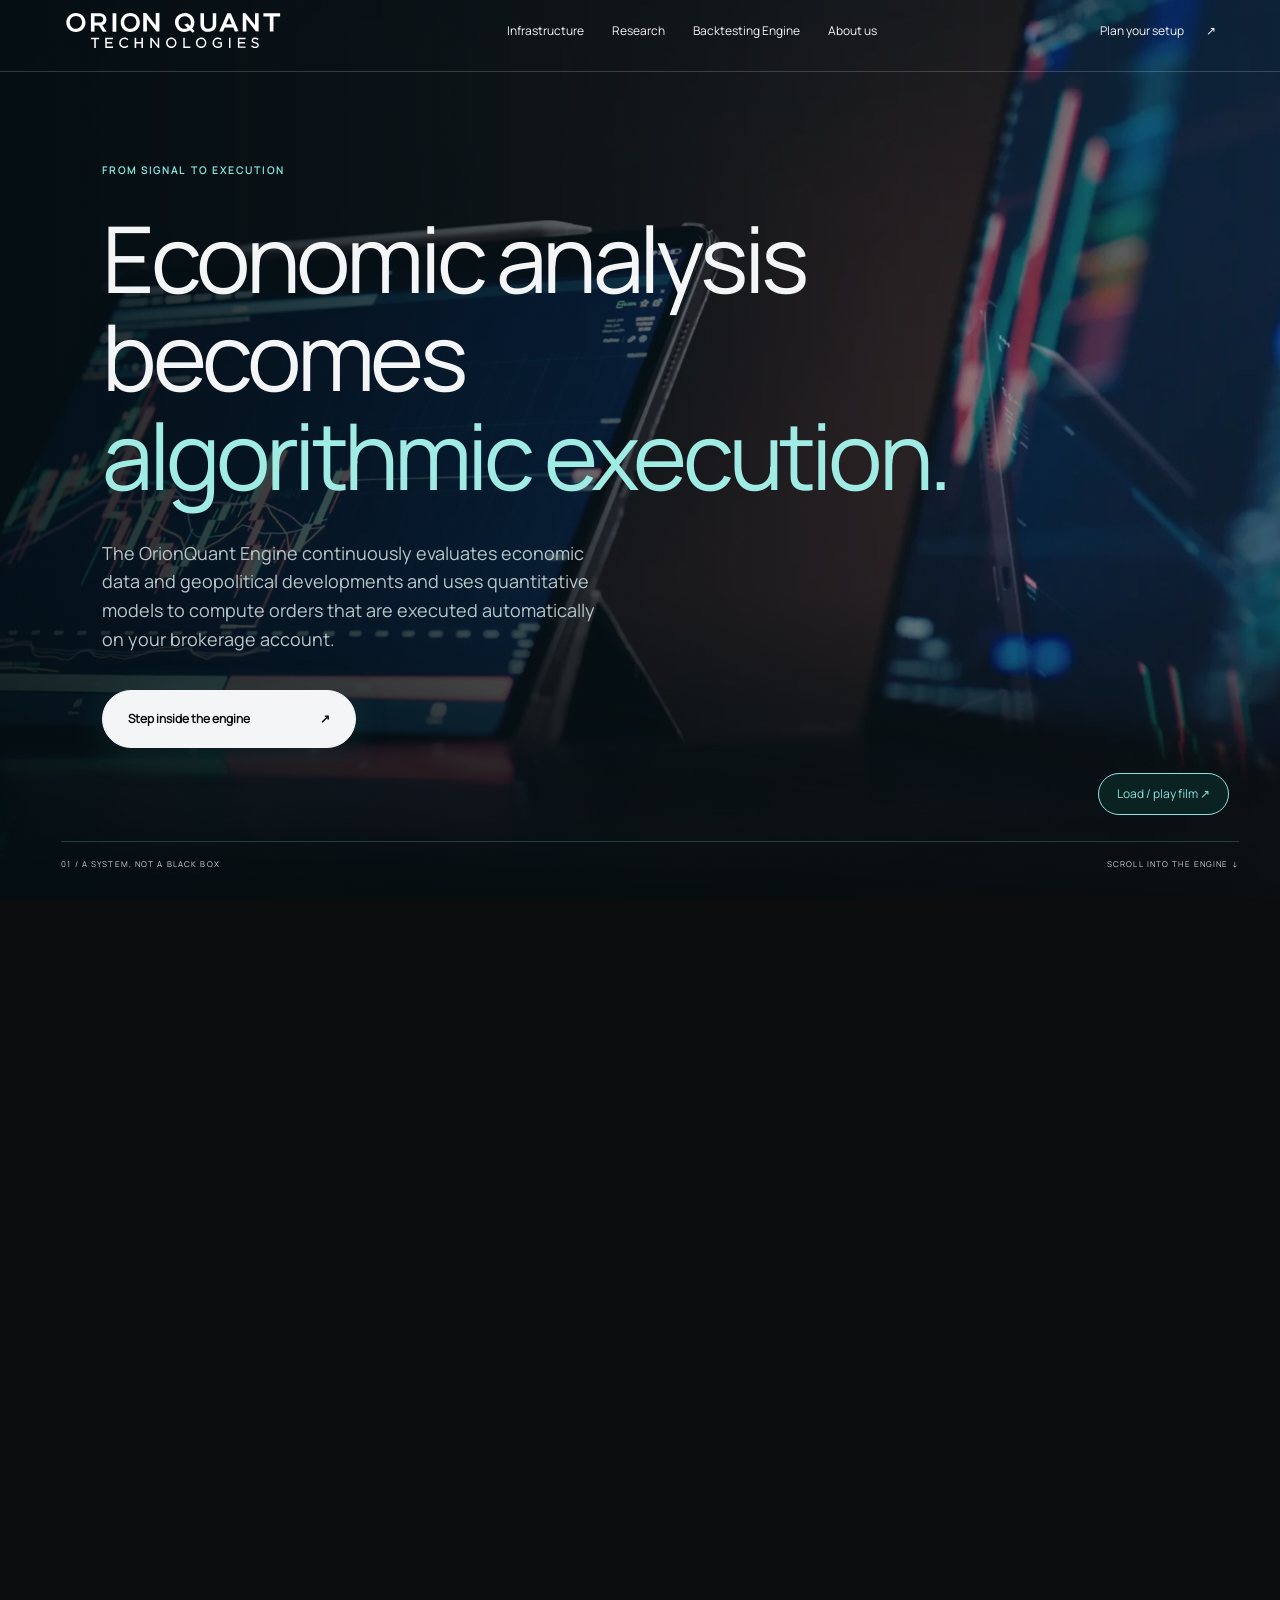
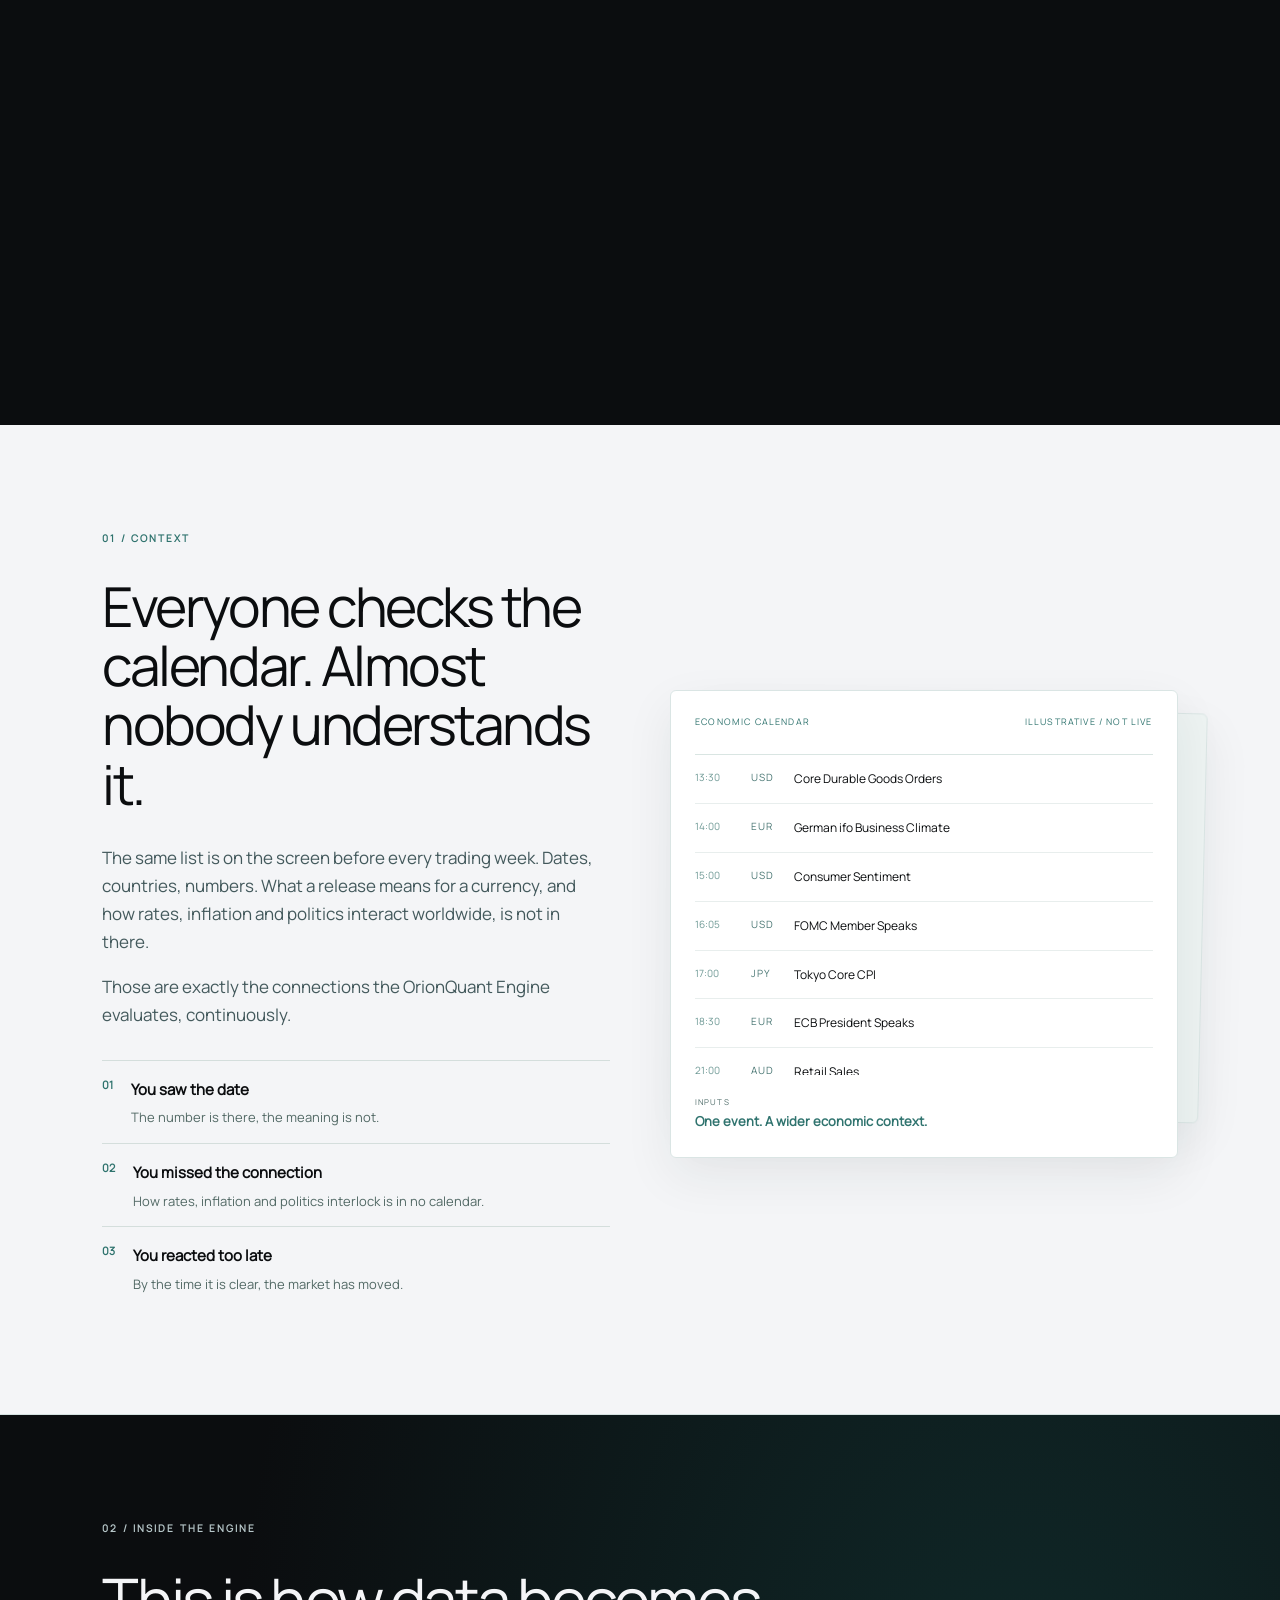
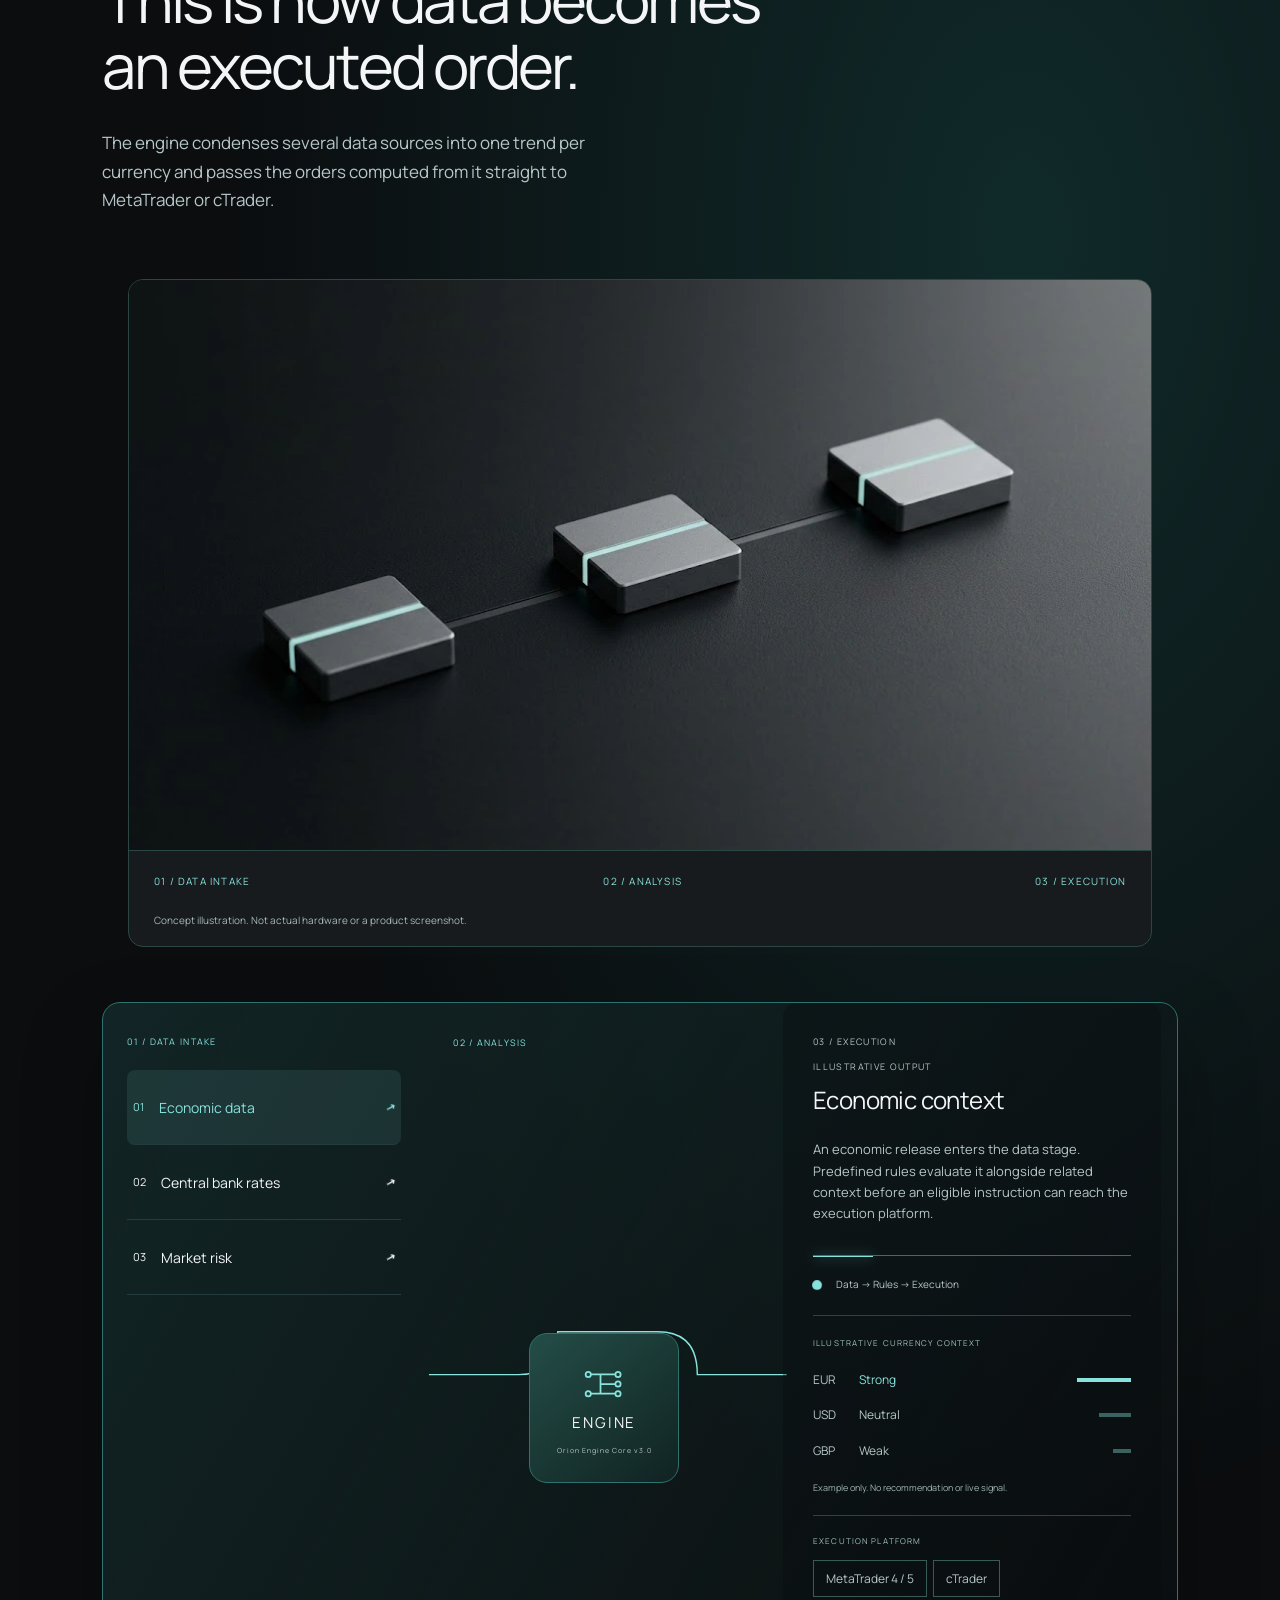
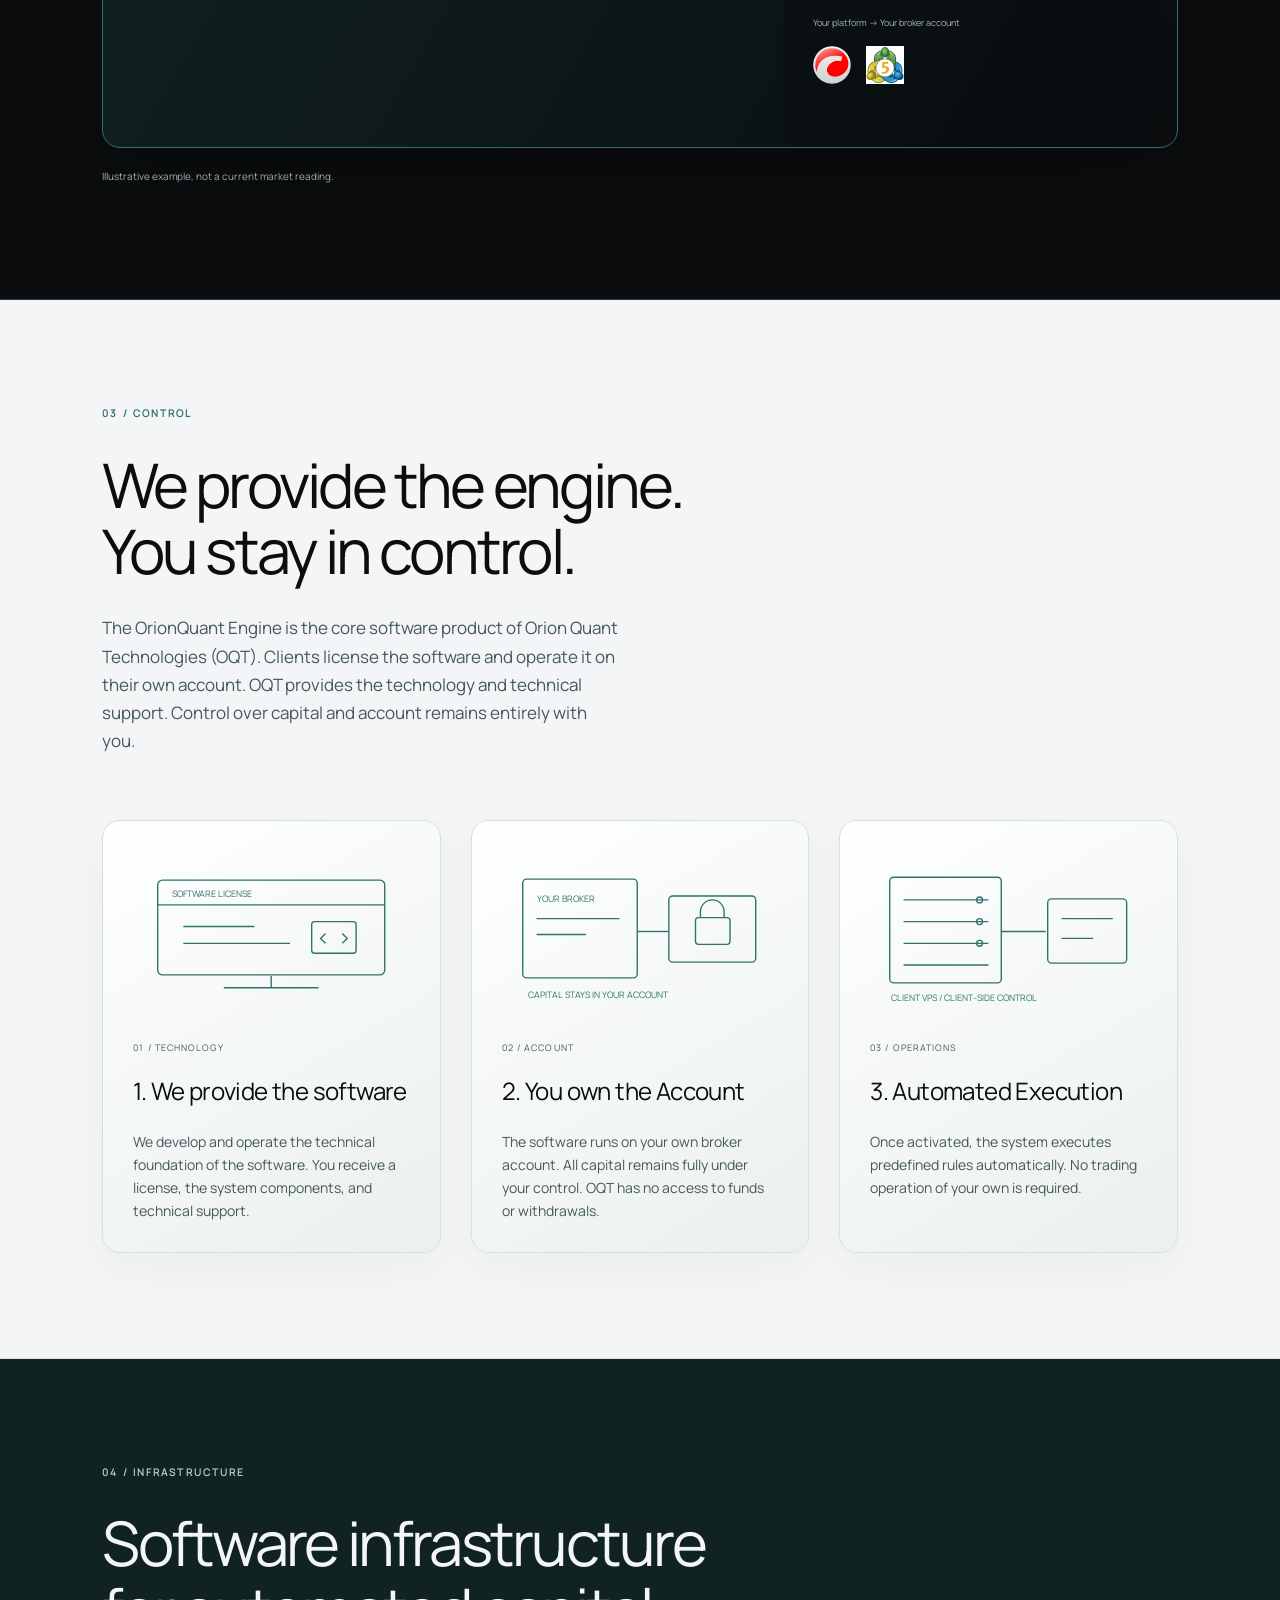
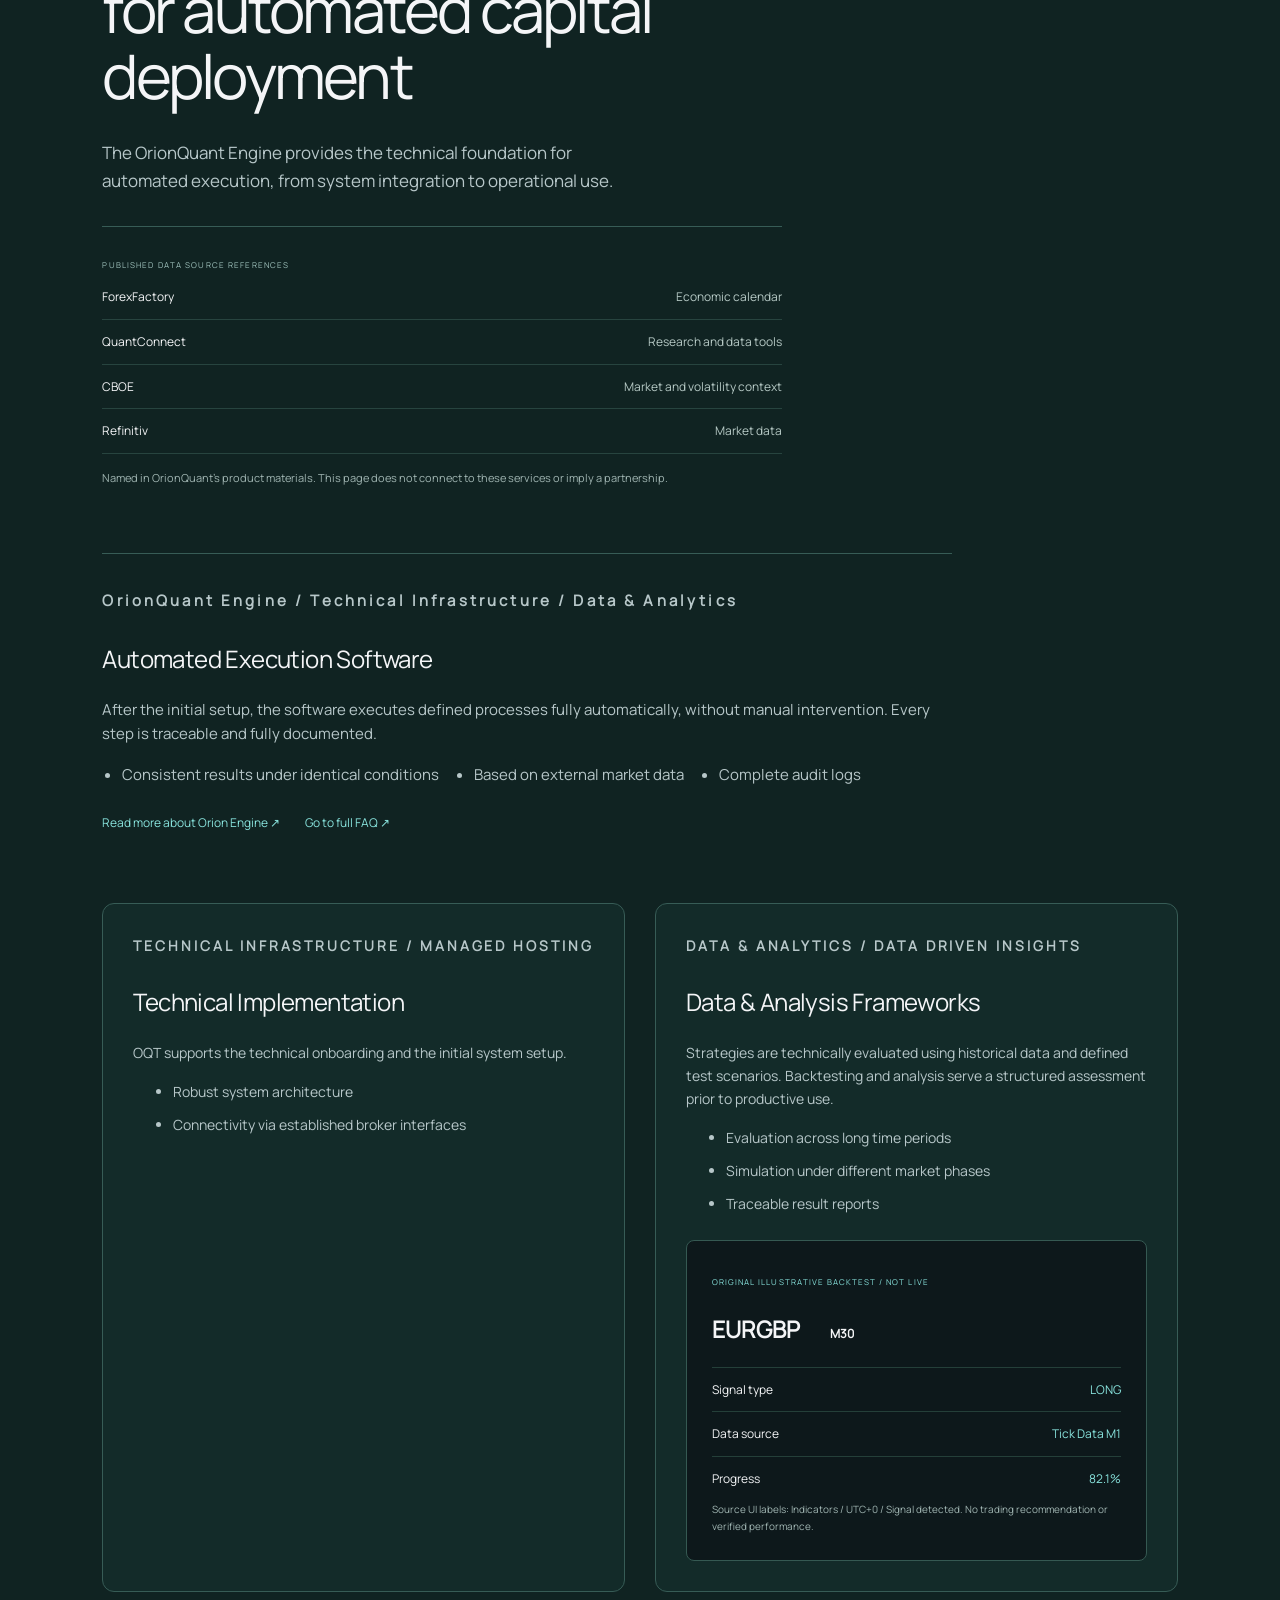
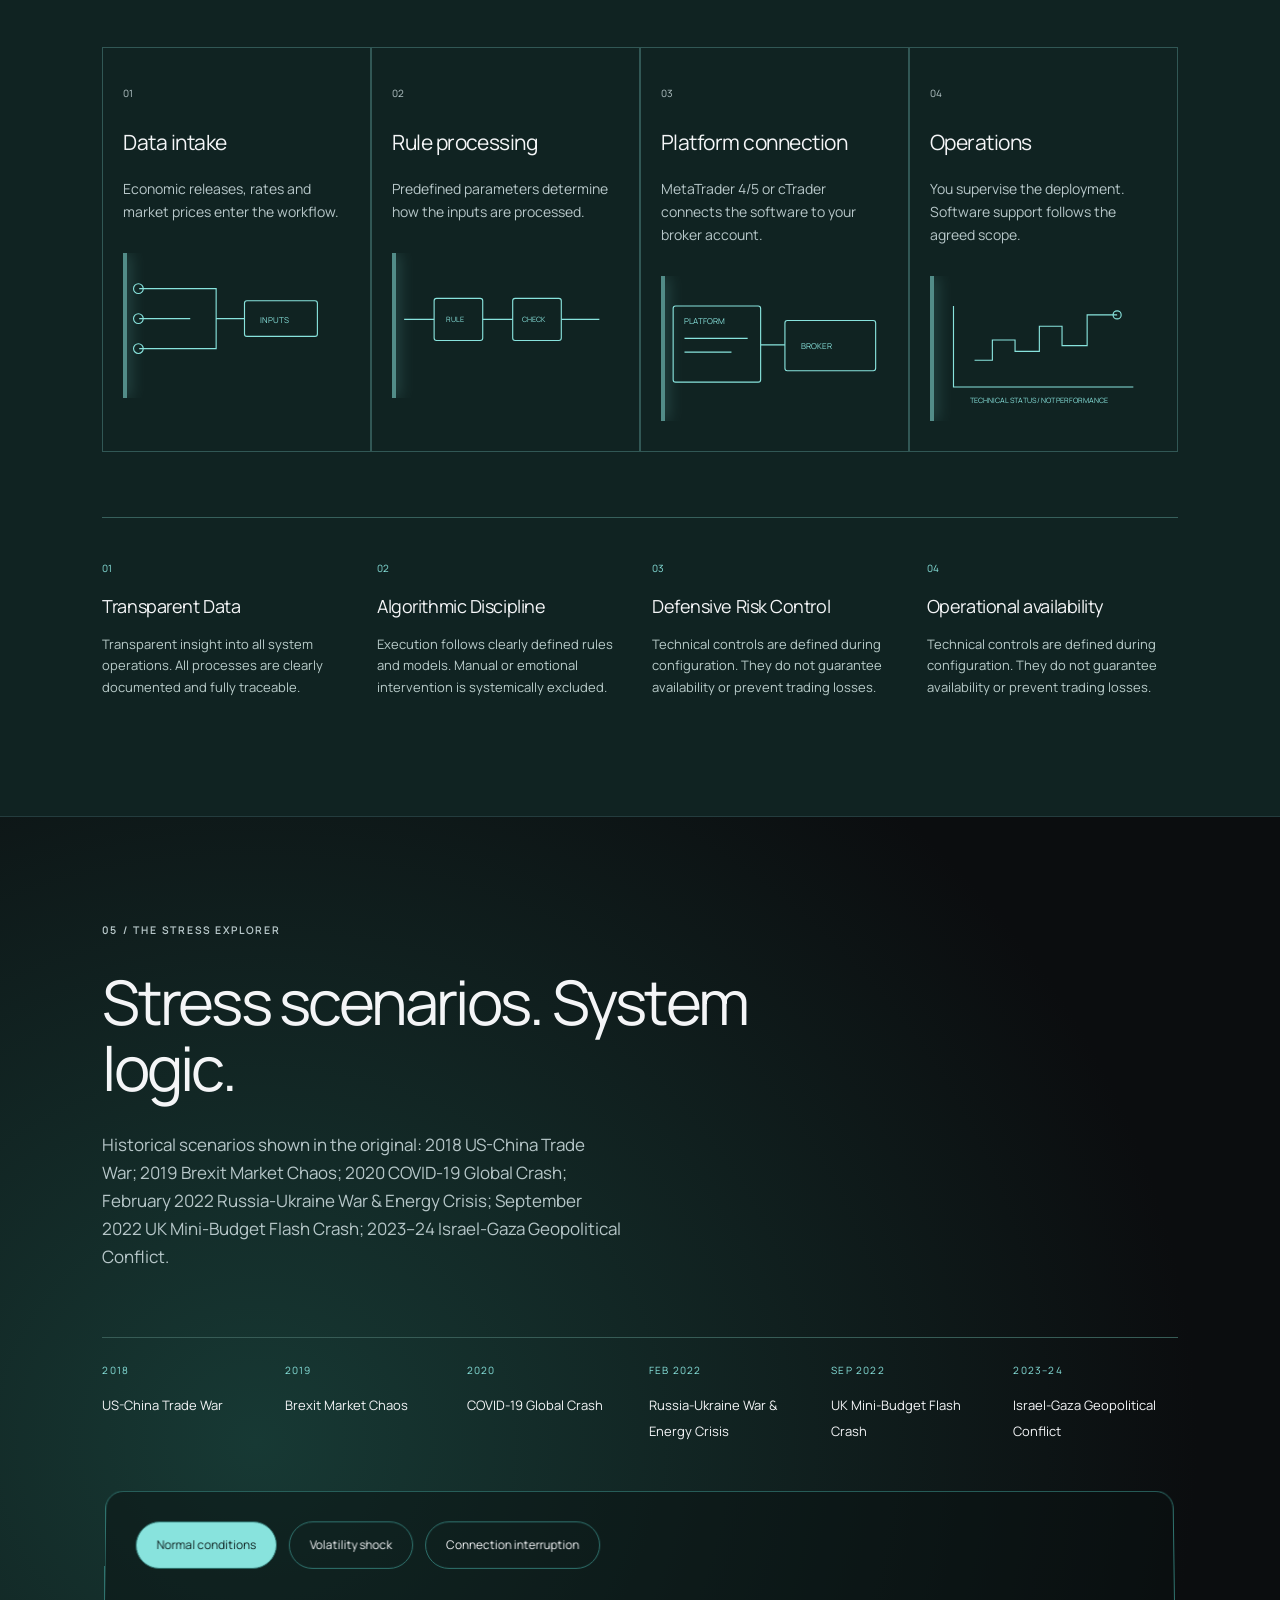
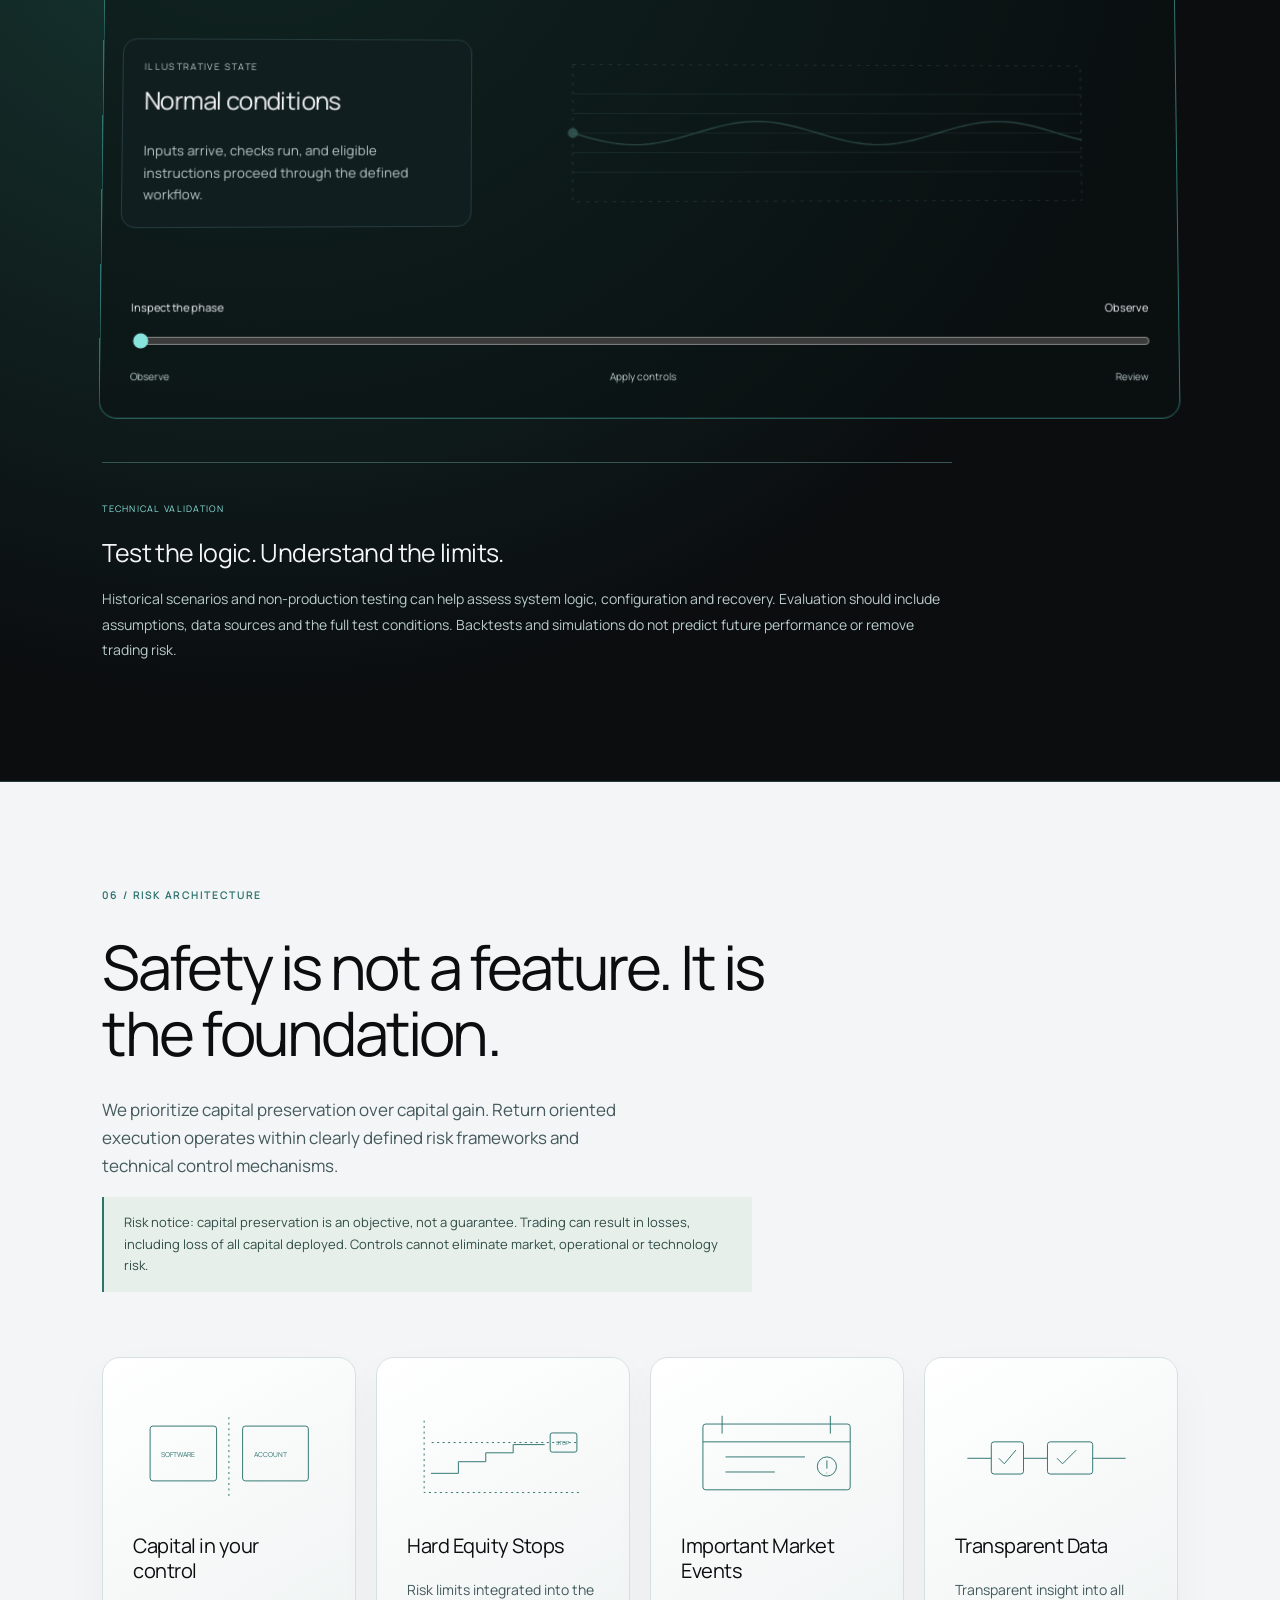
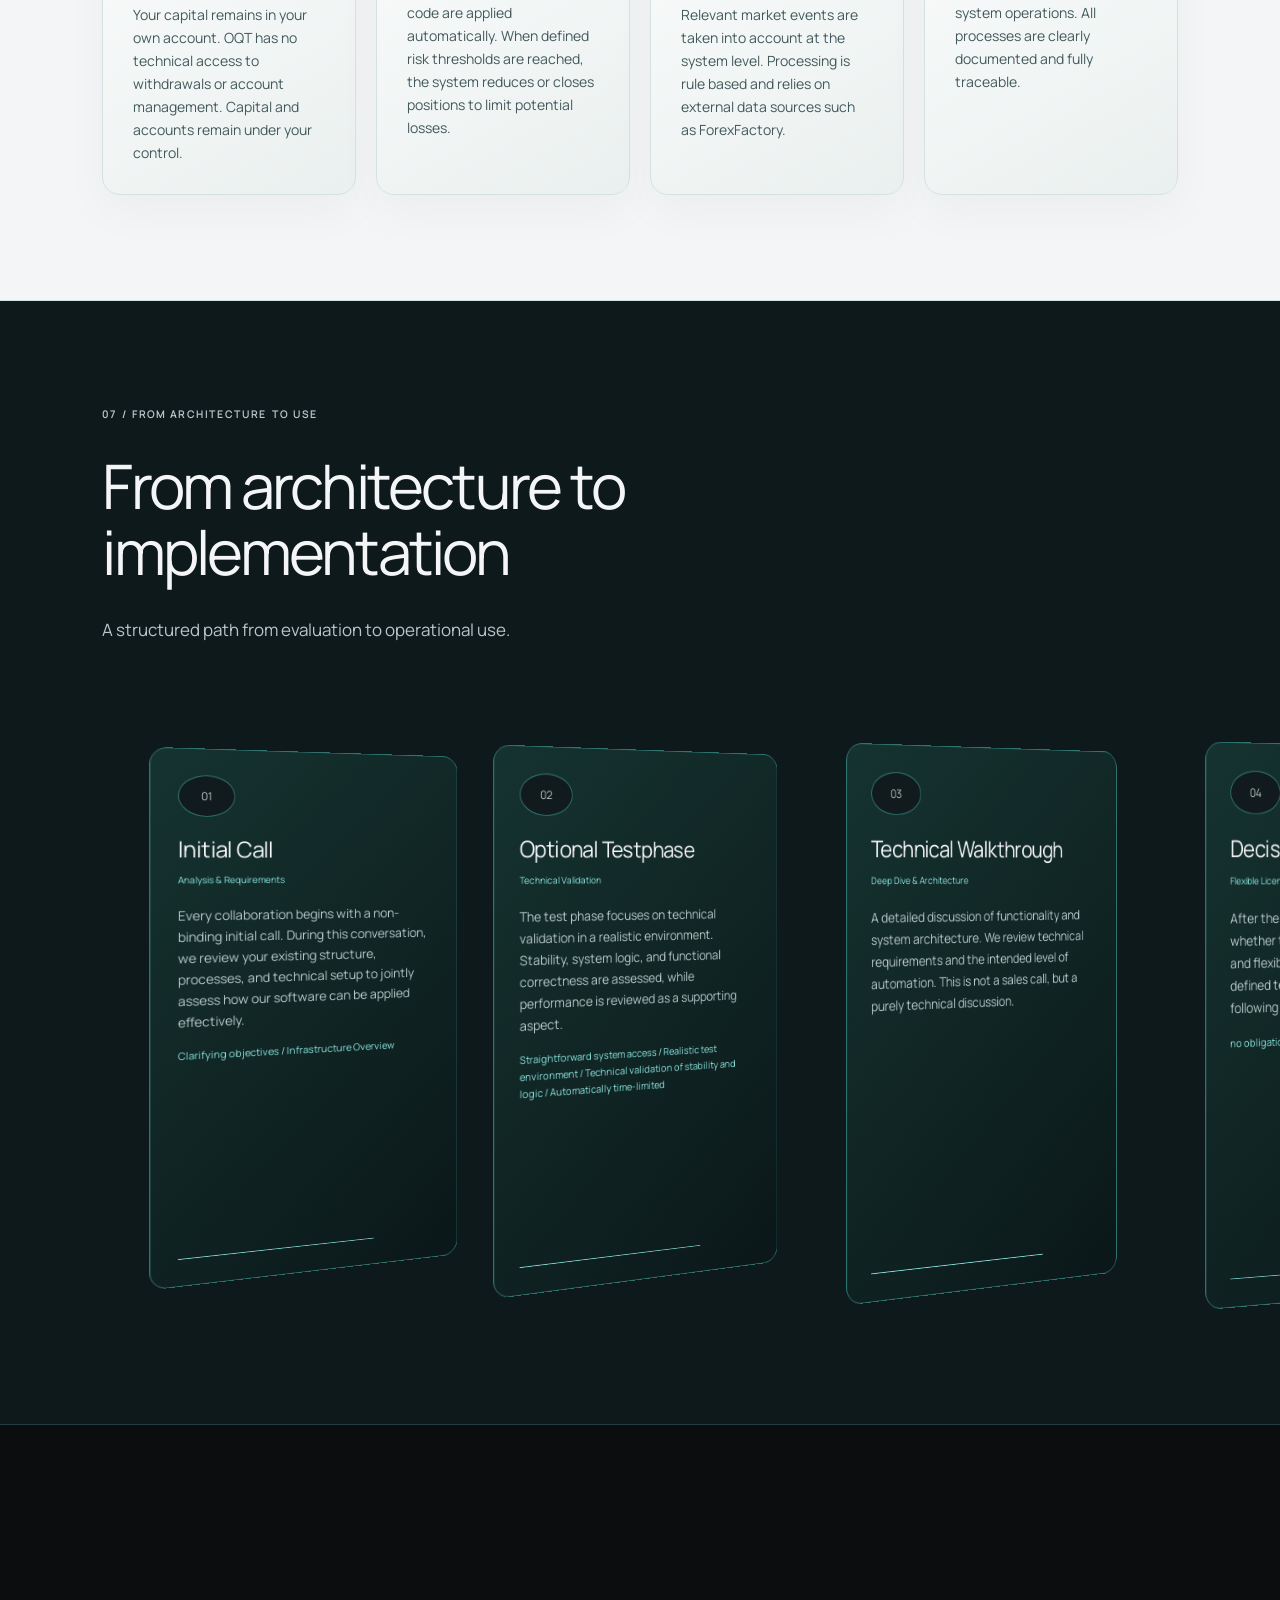
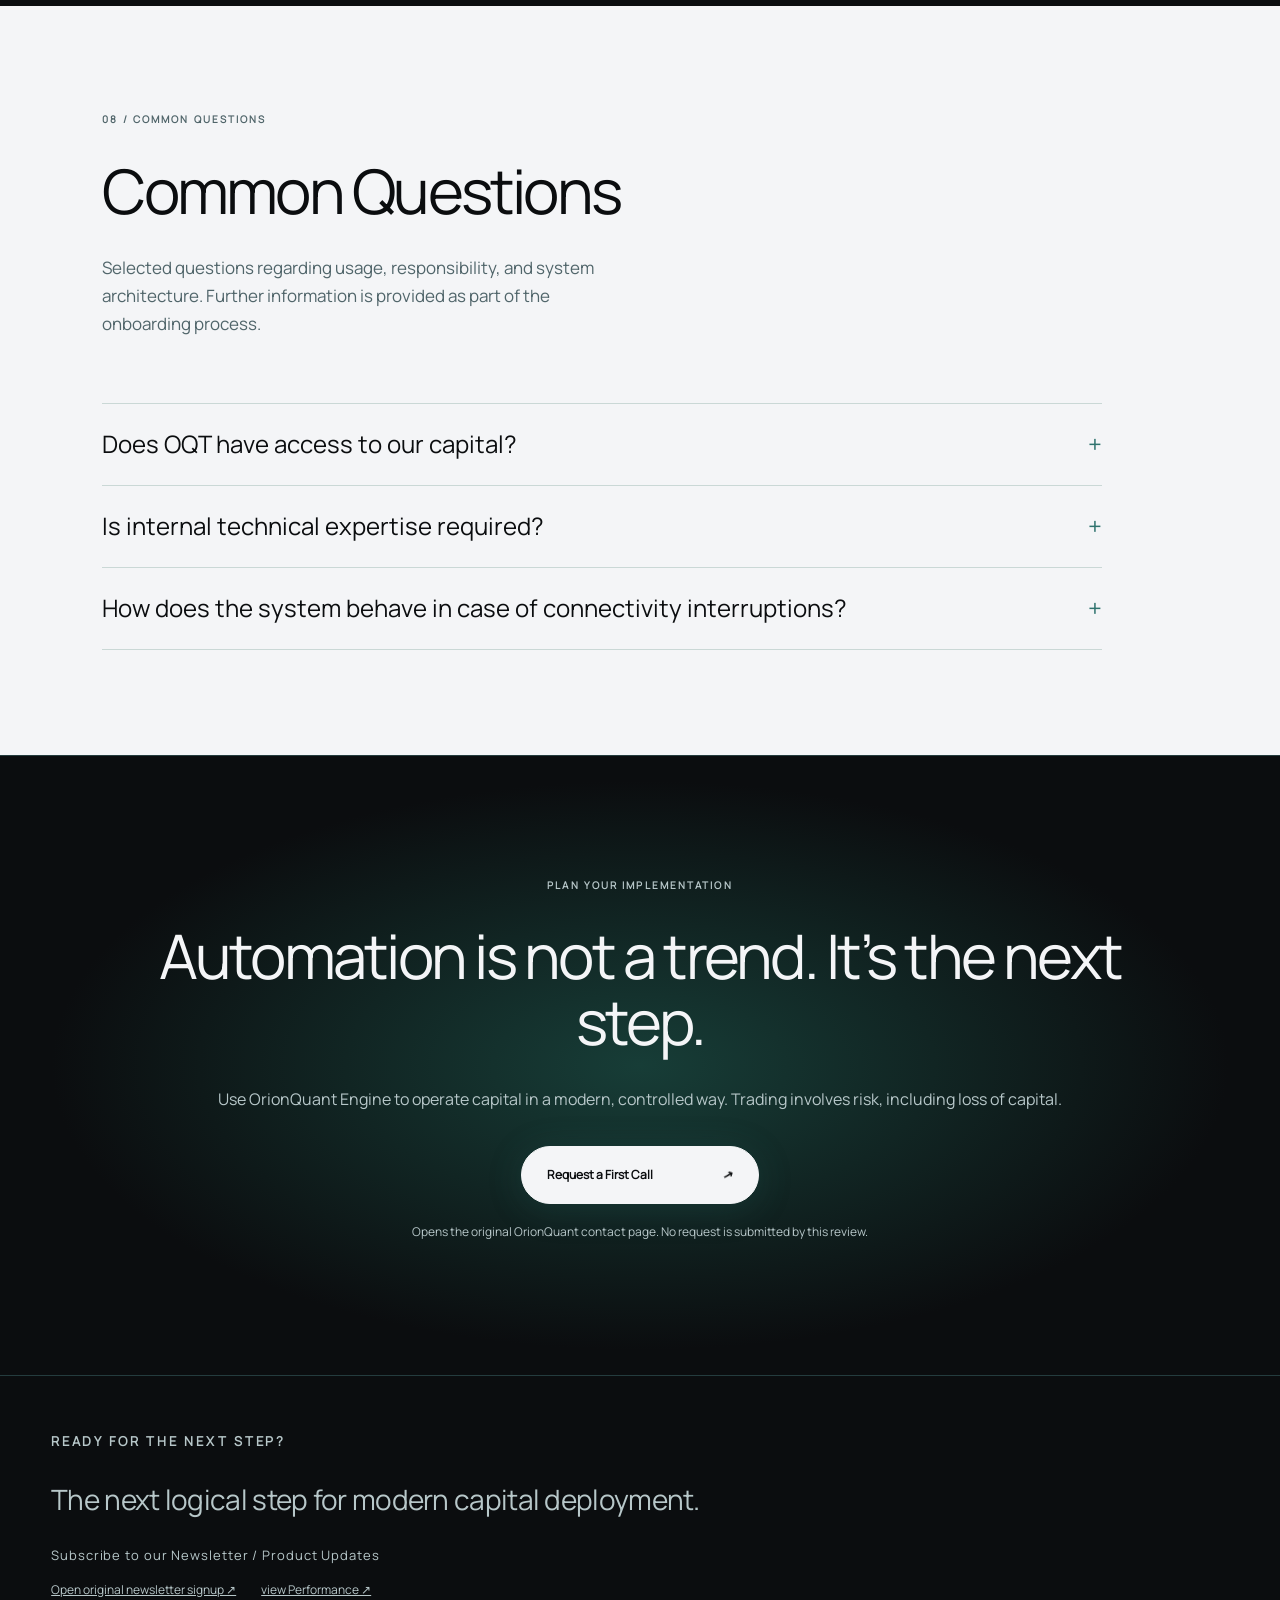
==== commit e2438daf: "Orion: Titelkorrektur title-20261008 (index, Cache-Version)" ====
--- a/index.html
+++ b/index.html
@@ -1,14 +1,14 @@
 <!DOCTYPE html>
 
-<html lang="en"><head><meta charset="utf-8"/><meta content="width=device-width,initial-scale=1" name="viewport"/><meta content="noindex,nofollow" name="robots"/><title>Trading infrastructure | Design study</title><link href="1-style.css?v=safe-final-20261008" rel="stylesheet"/></head><body><header class="top"><a class="wordmark" href="#home"><img alt="Orion Quant Technologies" height="39" src="3-orion-logo-original.svg" width="220"/></a><nav aria-label="Main"><a href="https://www.orionquant.com/infrastructure/">Infrastructure</a><a href="https://www.orionquant.com/research/">Research</a><a href="https://www.orionquant.com/backtesting-engine/">Backtesting Engine</a><a href="https://www.orionquant.com/about-us/">About us</a></nav><a class="contact" href="https://www.orionquant.com/contact-us/">Plan your setup <span>↗</span></a></header><main>
+<html lang="en"><head><meta charset="utf-8"/><meta content="width=device-width,initial-scale=1" name="viewport"/><meta content="noindex,nofollow" name="robots"/><title>Trading infrastructure | Design study</title><link href="1-style.css?v=title-20261008" rel="stylesheet"/></head><body><header class="top"><a class="wordmark" href="#home"><img alt="Orion Quant Technologies" height="39" src="3-orion-logo-original.svg" width="220"/></a><nav aria-label="Main"><a href="https://www.orionquant.com/infrastructure/">Infrastructure</a><a href="https://www.orionquant.com/research/">Research</a><a href="https://www.orionquant.com/backtesting-engine/">Backtesting Engine</a><a href="https://www.orionquant.com/about-us/">About us</a></nav><a class="contact" href="https://www.orionquant.com/contact-us/">Plan your setup <span>↗</span></a></header><main>
 <section class="hero" id="home"><div class="film-stage"><video aria-label="Illustrative trading workspace film" autoplay="" loop="" muted="" playsinline="" poster="12-trading-poster-desktop.webp" preload="metadata"><source media="(max-width: 650px)" src="11-trading-hero-phone.mp4" type="video/mp4"/><source src="10-trading-hero-desktop.mp4" type="video/mp4"/></video><div class="hero-shade"></div></div><div class="hero-content"><p class="eyebrow">FROM SIGNAL TO EXECUTION</p><h1>Economic analysis becomes<br/><span class="hero-accent">algorithmic execution.</span></h1><p class="lead">The OrionQuant Engine continuously evaluates economic data and geopolitical developments and uses quantitative models to compute orders that are executed automatically on your brokerage account.</p><a class="button" href="#engine">Step inside the engine <span>↗</span></a></div><button class="film-start" hidden="" type="button">Play film ↗</button><div class="hero-foot"><span>01 / A SYSTEM, NOT A BLACK BOX</span><span>SCROLL INTO THE ENGINE ↓</span></div></section>
 <section class="context section" id="context"><div class="section-head"><p class="eyebrow">01 / CONTEXT</p><h2>Everyone checks the calendar. Almost nobody understands it.</h2><p>The same list is on the screen before every trading week. Dates, countries, numbers. What a release means for a currency, and how rates, inflation and politics interact worldwide, is not in there.</p><p>Those are exactly the connections the OrionQuant Engine evaluates, continuously.</p><ul class="context-points"><li><b>01</b><div><strong>You saw the date</strong><p>The number is there, the meaning is not.</p></div></li><li><b>02</b><div><strong>You missed the connection</strong><p>How rates, inflation and politics interlock is in no calendar.</p></div></li><li><b>03</b><div><strong>You reacted too late</strong><p>By the time it is clear, the market has moved.</p></div></li></ul></div><div class="context-art calendar-stack"><div class="calendar-sheet back"></div><div class="calendar-sheet"><div class="calendar-top"><span>ECONOMIC CALENDAR</span><span>ILLUSTRATIVE / NOT LIVE</span></div><div aria-label="Original illustrative economic calendar" class="calendar-window" tabindex="0"><div class="calendar-row"><b>13:30</b><i>USD</i><span>Core Durable Goods Orders</span></div><div class="calendar-row"><b>14:00</b><i>EUR</i><span>German ifo Business Climate</span></div><div class="calendar-row"><b>15:00</b><i>USD</i><span>Consumer Sentiment</span></div><div class="calendar-row"><b>16:05</b><i>USD</i><span>FOMC Member Speaks</span></div><div class="calendar-row"><b>17:00</b><i>JPY</i><span>Tokyo Core CPI</span></div><div class="calendar-row"><b>18:30</b><i>EUR</i><span>ECB President Speaks</span></div><div class="calendar-row"><b>21:00</b><i>AUD</i><span>Retail Sales</span></div><div class="calendar-row"><b>22:15</b><i>CNY</i><span>Manufacturing PMI</span></div><div class="calendar-row"><b>23:00</b><i>GBP</i><span>Bank Holiday</span></div><div class="calendar-row"><b>09:30</b><i>GBP</i><span>Mortgage Approvals</span></div><div class="calendar-row"><b>11:00</b><i>EUR</i><span>Core CPI Flash Estimate</span></div><div class="calendar-row"><b>14:15</b><i>USD</i><span>ADP Employment Change</span></div><div class="calendar-row"><b>14:30</b><i>USD</i><span>Prelim GDP q/q</span></div><div class="calendar-week">KW 36</div><div class="calendar-row"><b>09:00</b><i>CHF</i><span>Foreign Currency Reserves</span></div><div class="calendar-row"><b>14:30</b><i>USD</i><span>Unemployment Claims</span></div><div class="calendar-row"><b>14:30</b><i>CAD</i><span>Employment Change</span></div><div class="calendar-row"><b>15:45</b><i>CAD</i><span>Ivey PMI</span></div><div class="calendar-row"><b>16:00</b><i>CNY</i><span>CPI y/y</span></div><div class="calendar-row"><b>08:00</b><i>GBP</i><span>GDP m/m</span></div><div class="calendar-row"><b>11:00</b><i>EUR</i><span>ZEW Economic Sentiment</span></div><div class="calendar-row"><b>14:15</b><i>EUR</i><span>Main Refinancing Rate</span></div><div class="calendar-row"><b>14:30</b><i>AUD</i><span>Unemployment Rate</span></div><div class="calendar-row"><b>03:30</b><i>AUD</i><span>Goods Trade Balance</span></div><div class="calendar-row"><b>07:55</b><i>CAD</i><span>BOC Gov Speaks</span></div><div class="calendar-row"><b>06:41</b><i>CNY</i><span>New Loans</span></div><div class="calendar-row"><b>14:30</b><i>USD</i><span>Core Retail Sales</span></div><div class="calendar-week">KW 37</div><div class="calendar-row"><b>03:30</b><i>AUD</i><span>NAB Business Confidence</span></div><div class="calendar-row"><b>08:00</b><i>GBP</i><span>Claimant Count Change</span></div><div class="calendar-row"><b>08:00</b><i>GBP</i><span>Average Earnings Index</span></div><div class="calendar-row"><b>14:30</b><i>USD</i><span>Core CPI y/y?</span></div><div class="calendar-row"><b>14:30</b><i>USD</i><span>CPI m/m</span></div><div class="calendar-row"><b>11:00</b><i>EUR</i><span>Industrial Production</span></div><div class="calendar-row"><b>14:15</b><i>EUR</i><span>Monetary Policy Statement</span></div><div class="calendar-row"><b>16:00</b><i>USD</i><span>Crude Oil Inventories</span></div><div class="calendar-row"><b>23:50</b><i>JPY</i><span>Core Machinery Orders</span></div><div class="calendar-row"><b>10:00</b><i>EUR</i><span>Trade Balance</span></div><div class="calendar-row"><b>13:00</b><i>GBP</i><span>Official Bank Rate</span></div><div class="calendar-row"><b>14:30</b><i>USD</i><span>Retail Sales m/m</span></div><div class="calendar-row"><b>15:15</b><i>USD</i><span>Industrial Production</span></div><div class="calendar-row"><b>16:00</b><i>USD</i><span>Consumer Sentiment</span></div><div class="calendar-row"><b>22:30</b><i>NZD</i><span>Business NZ Manufacturing</span></div></div><div class="calendar-bottom"><span>INPUTS</span><strong>One event. A wider economic context.</strong></div></div></div></section>
 <section class="engine section" id="engine"><div class="section-head"><p class="eyebrow">02 / INSIDE THE ENGINE</p><h2>This is how data becomes an executed order.</h2><p>The engine condenses several data sources into one trend per currency and passes the orders computed from it straight to MetaTrader or cTrader.</p></div><figure class="concept-figure"><img alt="Conceptual illustration of three connected stages, not actual Orion hardware" height="572" loading="lazy" src="1-orion-concept-gemini.webp" width="1024"/><figcaption><span>01 / DATA INTAKE</span><span>02 / ANALYSIS</span><span>03 / EXECUTION</span></figcaption><p>Concept illustration. Not actual hardware or a product screenshot.</p></figure><div class="engine-lab"><div aria-label="Data inputs" class="input-list" role="group"><span class="node-label">01 / DATA INTAKE</span><button aria-pressed="true" data-input="macro">01 <span>Economic data</span><b>↗</b></button><button aria-pressed="false" data-input="rates">02 <span>Central bank rates</span><b>↗</b></button><button aria-pressed="false" data-input="risk">03 <span>Market risk</span><b>↗</b></button></div><div aria-hidden="true" class="engine-core"><span class="node-label">02 / ANALYSIS</span><div class="core-disc"><span class="logic-mark"><svg aria-hidden="true" fill="none" height="32" stroke="currentColor" stroke-width="2" viewbox="0 0 48 36" width="42"><path d="M8 7h12v22H8M20 18h17M20 7h17M20 29h17"></path><circle cx="6" cy="7" r="3"></circle><circle cx="6" cy="29" r="3"></circle><circle cx="40" cy="7" r="3"></circle><circle cx="40" cy="18" r="3"></circle><circle cx="40" cy="29" r="3"></circle></svg></span>ENGINE<br/><small>Orion Engine Core v3.0</small></div><svg class="engine-path" viewbox="0 0 500 400"><path d="M0 200H125Q180 200 180 140H320Q375 140 375 200H500"></path></svg></div><div class="engine-output"><span class="node-label">03 / EXECUTION</span><span>ILLUSTRATIVE OUTPUT</span><h3 id="input-title">Economic context</h3><p id="input-detail">An economic release enters the data stage. Predefined rules evaluate it alongside related context before an eligible instruction can reach the execution platform.</p><div class="output-stage"><i></i><span>Data → Rules → Execution</span></div><div class="currency-context"><span>ILLUSTRATIVE CURRENCY CONTEXT</span><div><b>EUR</b><i class="positive">Strong</i><em></em></div><div><b>USD</b><i>Neutral</i><em></em></div><div><b>GBP</b><i>Weak</i><em></em></div><small>Example only. No recommendation or live signal.</small></div><div class="platform-target"><span>EXECUTION PLATFORM</span><strong>MetaTrader 4 / 5</strong><strong>cTrader</strong><small>Your platform → Your broker account</small><div class="platform-marks"><img alt="cTrader" height="600" loading="lazy" src="2-ctrader-original.webp" width="600"/><img alt="MetaTrader 5" height="230" loading="lazy" src="4-metatrader-original.png" width="230"/></div></div></div></div><p class="fine">Illustrative example, not a current market reading.</p></section>
 <section class="control section"><div class="section-head"><p class="eyebrow">03 / CONTROL</p><h2>We provide the engine. You stay in control.</h2><p>The OrionQuant Engine is the core software product of Orion Quant Technologies (OQT). Clients license the software and operate it on their own account. OQT provides the technology and technical support. Control over capital and account remains entirely with you.</p></div><div class="control-grid"><article><div aria-hidden="true" class="visual boundary"><i class="technical-art"><svg aria-hidden="true" fill="none" stroke="currentColor" stroke-width="1.4" viewbox="0 0 280 155" xmlns="http://www.w3.org/2000/svg"><rect height="96" rx="5" width="230" x="25" y="26"></rect><path d="M25 51h230M51 73h72M51 90h108"></path><rect height="32" rx="3" width="45" x="181" y="68"></rect><path d="m195 80-5 5 5 5m17-10 5 5-5 5"></path><text fill="currentColor" font-size="9" stroke="none" x="40" y="43">SOFTWARE LICENSE</text><path d="M92 135h96M140 123v12"></path></svg></i><i class="motion-guide"></i><i class="motion-guide"></i></div><span>01 / TECHNOLOGY</span><h3>1. We provide the software</h3><p>We develop and operate the technical foundation of the software. You receive a license, the system components, and technical support.</p></article><article><div aria-hidden="true" class="visual licence"><i class="technical-art"><svg aria-hidden="true" fill="none" stroke="currentColor" stroke-width="1.4" viewbox="0 0 280 155" xmlns="http://www.w3.org/2000/svg"><rect height="100" rx="4" width="116" x="21" y="25"></rect><text fill="currentColor" font-size="9" stroke="none" x="35" y="48">YOUR BROKER</text><path d="M35 65h84M35 81h50"></path><rect height="67" rx="4" width="88" x="169" y="42"></rect><path d="M201 64v-6a12 12 0 0 1 24 0v6"></path><rect height="27" rx="3" width="35" x="196" y="64"></rect><path d="M137 78h32"></path><text fill="currentColor" font-size="9" stroke="none" x="26" y="145">CAPITAL STAYS IN YOUR ACCOUNT</text></svg></i><i class="motion-guide"></i><i class="motion-guide"></i></div><span>02 / ACCOUNT</span><h3>2. You own the Account</h3><p>The software runs on your own broker account. All capital remains fully under your control. OQT has no access to funds or withdrawals.</p></article><article><div aria-hidden="true" class="visual audit"><i class="technical-art"><svg aria-hidden="true" fill="none" stroke="currentColor" stroke-width="1.4" viewbox="0 0 280 155" xmlns="http://www.w3.org/2000/svg"><rect height="107" rx="4" width="113" x="20" y="23"></rect><path d="M34 46h86M34 68h86M34 90h86M34 112h86"></path><circle cx="111" cy="46" r="3"></circle><circle cx="111" cy="68" r="3"></circle><circle cx="111" cy="90" r="3"></circle><path d="M133 78h45"></path><rect height="65" rx="4" width="80" x="180" y="45"></rect><path d="M194 65h52M194 85h32"></path><text fill="currentColor" font-size="9" stroke="none" x="21" y="148">CLIENT VPS / CLIENT-SIDE CONTROL</text></svg></i><i class="motion-guide"></i><i class="motion-guide"></i></div><span>03 / OPERATIONS</span><h3>3. Automated Execution</h3><p>Once activated, the system executes predefined rules automatically. No trading operation of your own is required.</p></article></div></section>
-<section class="infrastructure section"><div class="section-head"><p class="eyebrow">04 / INFRASTRUCTURE</p><h2>Software infrastructure for automated capital deployment</h2><p>The OrionQuant Engine provides the technical foundation for automated execution, from system integration to operational use.</p><div class="data-source-note"><span>PUBLISHED DATA SOURCE REFERENCES</span><div><b>ForexFactory</b><i>Economic calendar</i></div><div><b>QuantConnect</b><i>Research and data tools</i></div><div><b>CBOE</b><i>Market and volatility context</i></div><div><b>Refinitiv</b><i>Market data</i></div><p>Named in OrionQuant's product materials. This page does not connect to these services or imply a partnership.</p></div></div><div class="original-software-summary"><p class="eyebrow">OrionQuant Engine / Technical Infrastructure / Data &amp; Analytics</p><h3>Automated Execution Software</h3><p>After the initial setup, the software executes defined processes fully automatically, without manual intervention. Every step is traceable and fully documented.</p><ul><li>Consistent results under identical conditions</li><li>Based on external market data</li><li>Complete audit logs</li></ul><div class="source-links"><a href="https://www.orionquant.com/infrastructure/">Read more about Orion Engine ↗</a><a href="https://www.orionquant.com/faq/">Go to full FAQ ↗</a></div></div><div class="original-service-panels"><article><p class="eyebrow">TECHNICAL INFRASTRUCTURE / MANAGED HOSTING</p><h3>Technical Implementation</h3><p>OQT supports the technical onboarding and the initial system setup.</p><ul><li>Robust system architecture</li><li>Connectivity via established broker interfaces</li></ul></article><article><p class="eyebrow">DATA &amp; ANALYTICS / DATA DRIVEN INSIGHTS</p><h3>Data &amp; Analysis Frameworks</h3><p>Strategies are technically evaluated using historical data and defined test scenarios. Backtesting and analysis serve a structured assessment prior to productive use.</p><ul><li>Evaluation across long time periods</li><li>Simulation under different market phases</li><li>Traceable result reports</li></ul><div class="source-backtest"><span>ORIGINAL ILLUSTRATIVE BACKTEST / NOT LIVE</span><strong>EURGBP <i>M30</i></strong><div>Signal type <b>LONG</b></div><div>Data source <b>Tick Data M1</b></div><div>Progress <b>82.1%</b></div><small>Source UI labels: Indicators / UTC+0 / Signal detected. No trading recommendation or verified performance.</small></div></article></div><div class="pipeline"><article><span>01</span><h3>Data intake</h3><p>Economic releases, rates and market prices enter the workflow.</p><div class="pipeline-art"><svg aria-hidden="true" fill="none" stroke="currentColor" stroke-width="1.4" viewbox="0 0 280 155" xmlns="http://www.w3.org/2000/svg"><path d="M20 32h63M20 69h63M20 106h63M83 32h32v37h35M83 106h32V69"></path><circle cx="19" cy="32" r="6"></circle><circle cx="19" cy="69" r="6"></circle><circle cx="19" cy="106" r="6"></circle><rect height="44" rx="3" width="90" x="150" y="47"></rect><text fill="currentColor" font-size="10" stroke="none" x="169" y="74">INPUTS</text></svg></div></article><article><span>02</span><h3>Rule processing</h3><p>Predefined parameters determine how the inputs are processed.</p><div class="pipeline-art"><svg aria-hidden="true" fill="none" stroke="currentColor" stroke-width="1.4" viewbox="0 0 280 155" xmlns="http://www.w3.org/2000/svg"><path d="M15 70h37M112 70h37M209 70h47"></path><rect height="52" rx="3" width="60" x="52" y="44"></rect><rect height="52" rx="3" width="60" x="149" y="44"></rect><text fill="currentColor" font-size="9" stroke="none" x="67" y="73">RULE</text><text fill="currentColor" font-size="9" stroke="none" x="160" y="73">CHECK</text></svg></div></article><article><span>03</span><h3>Platform connection</h3><p>MetaTrader 4/5 or cTrader connects the software to your broker account.</p><div class="pipeline-art"><svg aria-hidden="true" fill="none" stroke="currentColor" stroke-width="1.4" viewbox="0 0 280 155" xmlns="http://www.w3.org/2000/svg"><rect height="94" rx="3" width="108" x="15" y="25"></rect><text fill="currentColor" font-size="10" stroke="none" x="29" y="47">PLATFORM</text><path d="M29 65h78M29 82h58M123 73h30"></path><rect height="62" rx="3" width="112" x="153" y="43"></rect><text fill="currentColor" font-size="10" stroke="none" x="173" y="78">BROKER</text></svg></div></article><article><span>04</span><h3>Operations</h3><p>You supervise the deployment. Software support follows the agreed scope.</p><div class="pipeline-art"><svg aria-hidden="true" fill="none" stroke="currentColor" stroke-width="1.4" viewbox="0 0 280 155" xmlns="http://www.w3.org/2000/svg"><path d="M29 25v100h222M55 92h22v-25h28v14h30V50h28v24h31V36h37"></path><circle cx="231" cy="36" r="5"></circle><text fill="currentColor" font-size="9" stroke="none" x="49" y="145">TECHNICAL STATUS / NOT PERFORMANCE</text></svg></div></article></div><div class="capability-strip"><article><span>01</span><h3>Transparent Data</h3><p>Transparent insight into all system operations. All processes are clearly documented and fully traceable.</p></article><article><span>02</span><h3>Algorithmic Discipline</h3><p>Execution follows clearly defined rules and models. Manual or emotional intervention is systemically excluded.</p></article><article><span>03</span><h3>Defensive Risk Control</h3><p>Technical controls are defined during configuration. They do not guarantee availability or prevent trading losses.</p></article><article><span>04</span><h3>Institutional Uptime</h3><p>Technical controls are defined during configuration. They do not guarantee availability or prevent trading losses.</p></article></div></section>
+<section class="infrastructure section"><div class="section-head"><p class="eyebrow">04 / INFRASTRUCTURE</p><h2>Software infrastructure for automated capital deployment</h2><p>The OrionQuant Engine provides the technical foundation for automated execution, from system integration to operational use.</p><div class="data-source-note"><span>PUBLISHED DATA SOURCE REFERENCES</span><div><b>ForexFactory</b><i>Economic calendar</i></div><div><b>QuantConnect</b><i>Research and data tools</i></div><div><b>CBOE</b><i>Market and volatility context</i></div><div><b>Refinitiv</b><i>Market data</i></div><p>Named in OrionQuant's product materials. This page does not connect to these services or imply a partnership.</p></div></div><div class="original-software-summary"><p class="eyebrow">OrionQuant Engine / Technical Infrastructure / Data &amp; Analytics</p><h3>Automated Execution Software</h3><p>After the initial setup, the software executes defined processes fully automatically, without manual intervention. Every step is traceable and fully documented.</p><ul><li>Consistent results under identical conditions</li><li>Based on external market data</li><li>Complete audit logs</li></ul><div class="source-links"><a href="https://www.orionquant.com/infrastructure/">Read more about Orion Engine ↗</a><a href="https://www.orionquant.com/faq/">Go to full FAQ ↗</a></div></div><div class="original-service-panels"><article><p class="eyebrow">TECHNICAL INFRASTRUCTURE / MANAGED HOSTING</p><h3>Technical Implementation</h3><p>OQT supports the technical onboarding and the initial system setup.</p><ul><li>Robust system architecture</li><li>Connectivity via established broker interfaces</li></ul></article><article><p class="eyebrow">DATA &amp; ANALYTICS / DATA DRIVEN INSIGHTS</p><h3>Data &amp; Analysis Frameworks</h3><p>Strategies are technically evaluated using historical data and defined test scenarios. Backtesting and analysis serve a structured assessment prior to productive use.</p><ul><li>Evaluation across long time periods</li><li>Simulation under different market phases</li><li>Traceable result reports</li></ul><div class="source-backtest"><span>ORIGINAL ILLUSTRATIVE BACKTEST / NOT LIVE</span><strong>EURGBP <i>M30</i></strong><div>Signal type <b>LONG</b></div><div>Data source <b>Tick Data M1</b></div><div>Progress <b>82.1%</b></div><small>Source UI labels: Indicators / UTC+0 / Signal detected. No trading recommendation or verified performance.</small></div></article></div><div class="pipeline"><article><span>01</span><h3>Data intake</h3><p>Economic releases, rates and market prices enter the workflow.</p><div class="pipeline-art"><svg aria-hidden="true" fill="none" stroke="currentColor" stroke-width="1.4" viewbox="0 0 280 155" xmlns="http://www.w3.org/2000/svg"><path d="M20 32h63M20 69h63M20 106h63M83 32h32v37h35M83 106h32V69"></path><circle cx="19" cy="32" r="6"></circle><circle cx="19" cy="69" r="6"></circle><circle cx="19" cy="106" r="6"></circle><rect height="44" rx="3" width="90" x="150" y="47"></rect><text fill="currentColor" font-size="10" stroke="none" x="169" y="74">INPUTS</text></svg></div></article><article><span>02</span><h3>Rule processing</h3><p>Predefined parameters determine how the inputs are processed.</p><div class="pipeline-art"><svg aria-hidden="true" fill="none" stroke="currentColor" stroke-width="1.4" viewbox="0 0 280 155" xmlns="http://www.w3.org/2000/svg"><path d="M15 70h37M112 70h37M209 70h47"></path><rect height="52" rx="3" width="60" x="52" y="44"></rect><rect height="52" rx="3" width="60" x="149" y="44"></rect><text fill="currentColor" font-size="9" stroke="none" x="67" y="73">RULE</text><text fill="currentColor" font-size="9" stroke="none" x="160" y="73">CHECK</text></svg></div></article><article><span>03</span><h3>Platform connection</h3><p>MetaTrader 4/5 or cTrader connects the software to your broker account.</p><div class="pipeline-art"><svg aria-hidden="true" fill="none" stroke="currentColor" stroke-width="1.4" viewbox="0 0 280 155" xmlns="http://www.w3.org/2000/svg"><rect height="94" rx="3" width="108" x="15" y="25"></rect><text fill="currentColor" font-size="10" stroke="none" x="29" y="47">PLATFORM</text><path d="M29 65h78M29 82h58M123 73h30"></path><rect height="62" rx="3" width="112" x="153" y="43"></rect><text fill="currentColor" font-size="10" stroke="none" x="173" y="78">BROKER</text></svg></div></article><article><span>04</span><h3>Operations</h3><p>You supervise the deployment. Software support follows the agreed scope.</p><div class="pipeline-art"><svg aria-hidden="true" fill="none" stroke="currentColor" stroke-width="1.4" viewbox="0 0 280 155" xmlns="http://www.w3.org/2000/svg"><path d="M29 25v100h222M55 92h22v-25h28v14h30V50h28v24h31V36h37"></path><circle cx="231" cy="36" r="5"></circle><text fill="currentColor" font-size="9" stroke="none" x="49" y="145">TECHNICAL STATUS / NOT PERFORMANCE</text></svg></div></article></div><div class="capability-strip"><article><span>01</span><h3>Transparent Data</h3><p>Transparent insight into all system operations. All processes are clearly documented and fully traceable.</p></article><article><span>02</span><h3>Algorithmic Discipline</h3><p>Execution follows clearly defined rules and models. Manual or emotional intervention is systemically excluded.</p></article><article><span>03</span><h3>Defensive Risk Control</h3><p>Technical controls are defined during configuration. They do not guarantee availability or prevent trading losses.</p></article><article><span>04</span><h3>Operational availability</h3><p>Technical controls are defined during configuration. They do not guarantee availability or prevent trading losses.</p></article></div></section>
 <section class="stress section" id="stress"><div class="section-head"><p class="eyebrow">05 / THE STRESS EXPLORER</p><h2>Stress scenarios. System logic.</h2><p>Historical scenarios shown in the original: 2018 US-China Trade War; 2019 Brexit Market Chaos; 2020 COVID-19 Global Crash; February 2022 Russia-Ukraine War &amp; Energy Crisis; September 2022 UK Mini-Budget Flash Crash; 2023–24 Israel-Gaza Geopolitical Conflict.</p></div><div class="history-rail"><div><span>2018</span><strong>US-China Trade War</strong></div><div><span>2019</span><strong>Brexit Market Chaos</strong></div><div><span>2020</span><strong>COVID-19 Global Crash</strong></div><div><span>FEB 2022</span><strong>Russia-Ukraine War &amp; Energy Crisis</strong></div><div><span>SEP 2022</span><strong>UK Mini-Budget Flash Crash</strong></div><div><span>2023–24</span><strong>Israel-Gaza Geopolitical Conflict</strong></div></div><div class="stress-lab"><div aria-label="Illustrative scenarios" class="scenario-tabs" role="group"><button aria-pressed="true" data-scenario="0">Normal conditions</button><button aria-pressed="false" data-scenario="1">Volatility shock</button><button aria-pressed="false" data-scenario="2">Connection interruption</button></div><div class="stress-visual"><canvas aria-label="Illustrative workflow state visualization" id="stress-field"></canvas><div class="stress-reading"><span>ILLUSTRATIVE STATE</span><h3 id="scenario-title">Normal conditions</h3><p id="scenario-detail">Inputs arrive, checks run, and eligible instructions proceed through the defined workflow.</p></div></div><label class="phase-label" for="phase">Inspect the phase <span id="phase-name">Observe</span></label><input id="phase" max="100" min="0" type="range" value="0"/><div class="phase-markers"><span>Observe</span><span>Apply controls</span><span>Review</span></div></div><div class="validation-note"><span>TECHNICAL VALIDATION</span><h3>Test the logic. Understand the limits.</h3><p>Historical scenarios and non-production testing can help assess system logic, configuration and recovery. Evaluation should include assumptions, data sources and the full test conditions. Backtests and simulations do not predict future performance or remove trading risk.</p></div></section>
 <section class="risk section" id="risk"><div class="section-head"><p class="eyebrow">06 / RISK ARCHITECTURE</p><h2>Safety is not a feature. It is the foundation.</h2><p>We prioritize capital preservation over capital gain. Return oriented execution operates within clearly defined risk frameworks and technical control mechanisms.</p><p class="risk-disclosure">Risk notice: capital preservation is an objective, not a guarantee. Trading can result in losses, including loss of all capital deployed. Controls cannot eliminate market, operational or technology risk.</p></div><div class="risk-grid"><article><div class="risk-art"><i class="technical-art"><svg aria-hidden="true" fill="none" stroke="currentColor" stroke-width="1.4" viewbox="0 0 280 155" xmlns="http://www.w3.org/2000/svg"><rect height="80" rx="4" width="97" x="25" y="28"></rect><rect height="80" rx="4" width="96" x="160" y="28"></rect><path d="M140 15v115" stroke-dasharray="3 5"></path><text fill="currentColor" font-size="10" stroke="none" x="41" y="73">SOFTWARE</text><text fill="currentColor" font-size="10" stroke="none" x="177" y="73">ACCOUNT</text></svg></i></div><h3>Capital in your control</h3><p>Your capital remains in your own account. OQT has no technical access to withdrawals or account management. Capital and accounts remain under your control.</p></article><article><div class="risk-art"><i class="technical-art"><svg aria-hidden="true" fill="none" stroke="currentColor" stroke-width="1.4" viewbox="0 0 280 155" xmlns="http://www.w3.org/2000/svg"><path d="M25 20v105h230M36 52h214" stroke-dasharray="3 5"></path><path d="M35 97h40V80h40V67h40V55h46"></path><rect height="28" rx="3" width="39" x="209" y="38"></rect><text fill="currentColor" font-size="8" stroke="none" x="217" y="56">STOP</text></svg></i></div><h3>Hard Equity Stops</h3><p>Risk limits integrated into the code are applied automatically. When defined risk thresholds are reached, the system reduces or closes positions to limit potential losses.</p></article><article><div class="risk-art"><i class="technical-art"><svg aria-hidden="true" fill="none" stroke="currentColor" stroke-width="1.4" viewbox="0 0 280 155" xmlns="http://www.w3.org/2000/svg"><rect height="96" rx="4" width="215" x="32" y="25"></rect><path d="M32 51h215M60 13v26M218 13v26M65 73h116M65 95h72"></path><circle cx="213" cy="87" r="14"></circle><path d="M213 78v12m0 6v1"></path></svg></i></div><h3>Important Market Events</h3><p>Relevant market events are taken into account at the system level. Processing is rule based and relies on external data sources such as ForexFactory.</p></article><article><div class="risk-art"><i class="technical-art"><svg aria-hidden="true" fill="none" stroke="currentColor" stroke-width="1.4" viewbox="0 0 280 155" xmlns="http://www.w3.org/2000/svg"><path d="M18 75h35M100 75h35M201 75h48"></path><rect height="47" rx="4" width="47" x="53" y="51"></rect><rect height="47" rx="4" width="66" x="135" y="51"></rect><path d="m64 75 8 8 17-20m60 12 8 8 20-20"></path></svg></i></div><h3>Transparent Data</h3><p>Transparent insight into all system operations. All processes are clearly documented and fully traceable.</p></article></div></section>
 <section class="process section" id="process"><div class="section-head"><p class="eyebrow">07 / FROM ARCHITECTURE TO USE</p><h2>From architecture to implementation</h2><p>A structured path from evaluation to operational use.</p></div><div class="process-list">
 <article><span>01</span><div><h3>Initial Call</h3><small class="process-label">Analysis &amp; Requirements</small><p>Every collaboration begins with a non-binding initial call. During this conversation, we review your existing structure, processes, and technical setup to jointly assess how our software can be applied effectively.</p><p class="step-notes">Clarifying objectives / Infrastructure Overview</p></div><i></i></article><article><span>02</span><div><h3>Optional Testphase</h3><small class="process-label">Technical Validation</small><p>The test phase focuses on technical validation in a realistic environment. Stability, system logic, and functional correctness are assessed, while performance is reviewed as a supporting aspect.</p><p class="step-notes">Straightforward system access / Realistic test environment / Technical validation of stability and logic / Automatically time-limited</p></div><i></i></article><article><span>03</span><div><h3>Technical Walkthrough</h3><small class="process-label">Deep Dive &amp; Architecture</small><p>A detailed discussion of functionality and system architecture. We review technical requirements and the intended level of automation. This is not a sales call, but a purely technical discussion.</p></div><i></i></article><article><span>04</span><div><h3>Decision &amp; Contract</h3><small class="process-label">Flexible Licensing</small><p>After the test phase, you decide freely whether to proceed. We offer transparent and flexible licensing models with clear defined terms. Continuation only occurs following an active decision.</p><p class="step-notes">no obligation / Transparent pricing models</p></div><i></i></article><article><span>05</span><div><h3>Installation &amp; Setup</h3><small class="process-label">Installation &amp; Setup</small><p>Following the agreement, we provide the license and all required setup files. Installation is completed either independently using clear documentation or with support from our technical team.</p><p class="step-notes">Separation of software and capital / Installation within your own environment</p></div><i></i></article><article><span>06</span><div><h3>Go-Live</h3><small class="process-label">Activation</small><p>You activate the system independently within your existing infrastructure. Operational control remains entirely with your organization. OQT provides software and technical support only.</p><p class="step-notes">Operational control remains with client / Client-side operation</p></div><i></i></article><article><span>07</span><div><h3>Ongoing Support</h3><small class="process-label">Maintenance</small><p>Throughout the license term, we provide technical support, system updates, and assistance with configuration questions. Operational responsibility remains entirely with the customer.</p><p class="step-notes">Regular system updates / Technical support / Support during initial setup / Support for software-related issues</p></div><i></i></article></div></section>
 <section class="faq section" id="faq"><div class="section-head"><p class="eyebrow">08 / COMMON QUESTIONS</p><h2>Common Questions</h2><p>Selected questions regarding usage, responsibility, and system architecture. Further information is provided as part of the onboarding process.</p></div><div class="faq-list"><details><summary>Does OQT have access to our capital?</summary><p>No. OQT is a non-custodial software solution. Your capital remains entirely in your own brokerage account. The software operates within your existing account structure and has no access to withdrawals or external transactions.</p></details><details><summary>Is internal technical expertise required?</summary><p>Please confirm the requirements and hosting model during technical onboarding. Operating trading software requires risk awareness, configuration and ongoing supervision.</p></details><details><summary>How does the system behave in case of connectivity interruptions?</summary><p>Please confirm the requirements and hosting model during technical onboarding. Operating trading software requires risk awareness, configuration and ongoing supervision.</p></details></div></section>
-<section class="closing section" id="contact"><div aria-hidden="true" class="closing-orbit"></div><p class="eyebrow">PLAN YOUR IMPLEMENTATION</p><h2>Automation is not a trend. It’s the next step.</h2><p>Use OrionQuant Engine to operate capital in a modern, controlled way. Trading involves risk, including loss of capital.</p><a class="button" href="https://www.orionquant.com/contact-us/">Request a First Call <span>↗</span></a><p class="fine">Opens the original OrionQuant contact page. No request is submitted by this review.</p></section></main><footer><div class="source-newsletter"><p class="eyebrow">READY FOR THE NEXT STEP?</p><h3>The next logical step for modern capital deployment.</h3><p>Subscribe to our Newsletter / Product Updates</p><a href="https://www.orionquant.com/">Open original newsletter signup ↗</a><a href="https://www.orionquant.com/infrastructure/">view Performance ↗</a></div><div class="original-footer-links"><strong>ORIONQUANT TECHNOLOGIES · Innovating Investing</strong><div><span>COMPANY</span><a href="https://www.orionquant.com/about-us/">About us</a><a href="https://www.orionquant.com/contact-us/">Contact</a></div><div><span>RESOURCES</span><a href="https://www.orionquant.com/dashboard/">Client Portal</a><a href="https://www.orionquant.com/infrastructure/">Infrastructure</a><a href="https://www.orionquant.com/research/">Research</a><a href="https://www.orionquant.com/backtesting-engine/">Backtesting Engine</a><a href="https://www.orionquant.com/faq/">FAQ</a><a href="https://blog.orionquant.com/">Blog</a></div><div><span>LEGAL</span><a href="https://www.orionquant.com/impressum/">Legal Notice</a><a href="https://www.orionquant.com/privacy/">Privacy Policy</a><a href="https://www.orionquant.com/terms/">Terms of Service</a></div><div><span>CONTACT</span><a href="mailto:info@orionquant.com">E-Mail</a><a href="https://wa.me/message/NNB75WGAIZERP1">WhatsApp</a><a href="https://www.linkedin.com/in/felixtrauner">LinkedIn</a></div></div><span>ORIONQUANT / SOFTWARE &amp; EXECUTION<br/><small>Independent website review. Illustrative film: Artem Shutkin / Pexels, not client footage.</small></span><a href="https://atlasdigitalgroup.de">Erstellt von ATLAS Digital Group ↗</a></footer><script src="6-gsap.min.js"></script><script src="7-ScrollTrigger.min.js"></script><script src="8-lenis.min.js"></script><script src="3-motion.js?v=safe-final-20261008"></script><script src="4-premium.js?v=safe-final-20261008"></script><script src="5-field.js?v=safe-final-20261008" type="module"></script></body></html>
+<section class="closing section" id="contact"><div aria-hidden="true" class="closing-orbit"></div><p class="eyebrow">PLAN YOUR IMPLEMENTATION</p><h2>Automation is not a trend. It’s the next step.</h2><p>Use OrionQuant Engine to operate capital in a modern, controlled way. Trading involves risk, including loss of capital.</p><a class="button" href="https://www.orionquant.com/contact-us/">Request a First Call <span>↗</span></a><p class="fine">Opens the original OrionQuant contact page. No request is submitted by this review.</p></section></main><footer><div class="source-newsletter"><p class="eyebrow">READY FOR THE NEXT STEP?</p><h3>The next logical step for modern capital deployment.</h3><p>Subscribe to our Newsletter / Product Updates</p><a href="https://www.orionquant.com/">Open original newsletter signup ↗</a><a href="https://www.orionquant.com/infrastructure/">view Performance ↗</a></div><div class="original-footer-links"><strong>ORIONQUANT TECHNOLOGIES · Innovating Investing</strong><div><span>COMPANY</span><a href="https://www.orionquant.com/about-us/">About us</a><a href="https://www.orionquant.com/contact-us/">Contact</a></div><div><span>RESOURCES</span><a href="https://www.orionquant.com/dashboard/">Client Portal</a><a href="https://www.orionquant.com/infrastructure/">Infrastructure</a><a href="https://www.orionquant.com/research/">Research</a><a href="https://www.orionquant.com/backtesting-engine/">Backtesting Engine</a><a href="https://www.orionquant.com/faq/">FAQ</a><a href="https://blog.orionquant.com/">Blog</a></div><div><span>LEGAL</span><a href="https://www.orionquant.com/impressum/">Legal Notice</a><a href="https://www.orionquant.com/privacy/">Privacy Policy</a><a href="https://www.orionquant.com/terms/">Terms of Service</a></div><div><span>CONTACT</span><a href="mailto:info@orionquant.com">E-Mail</a><a href="https://wa.me/message/NNB75WGAIZERP1">WhatsApp</a><a href="https://www.linkedin.com/in/felixtrauner">LinkedIn</a></div></div><span>ORIONQUANT / SOFTWARE &amp; EXECUTION<br/><small>Independent website review. Illustrative film: Artem Shutkin / Pexels, not client footage.</small></span><a href="https://atlasdigitalgroup.de">Erstellt von ATLAS Digital Group ↗</a></footer><script src="6-gsap.min.js"></script><script src="7-ScrollTrigger.min.js"></script><script src="8-lenis.min.js"></script><script src="3-motion.js?v=title-20261008"></script><script src="4-premium.js?v=title-20261008"></script><script src="5-field.js?v=title-20261008" type="module"></script></body></html>
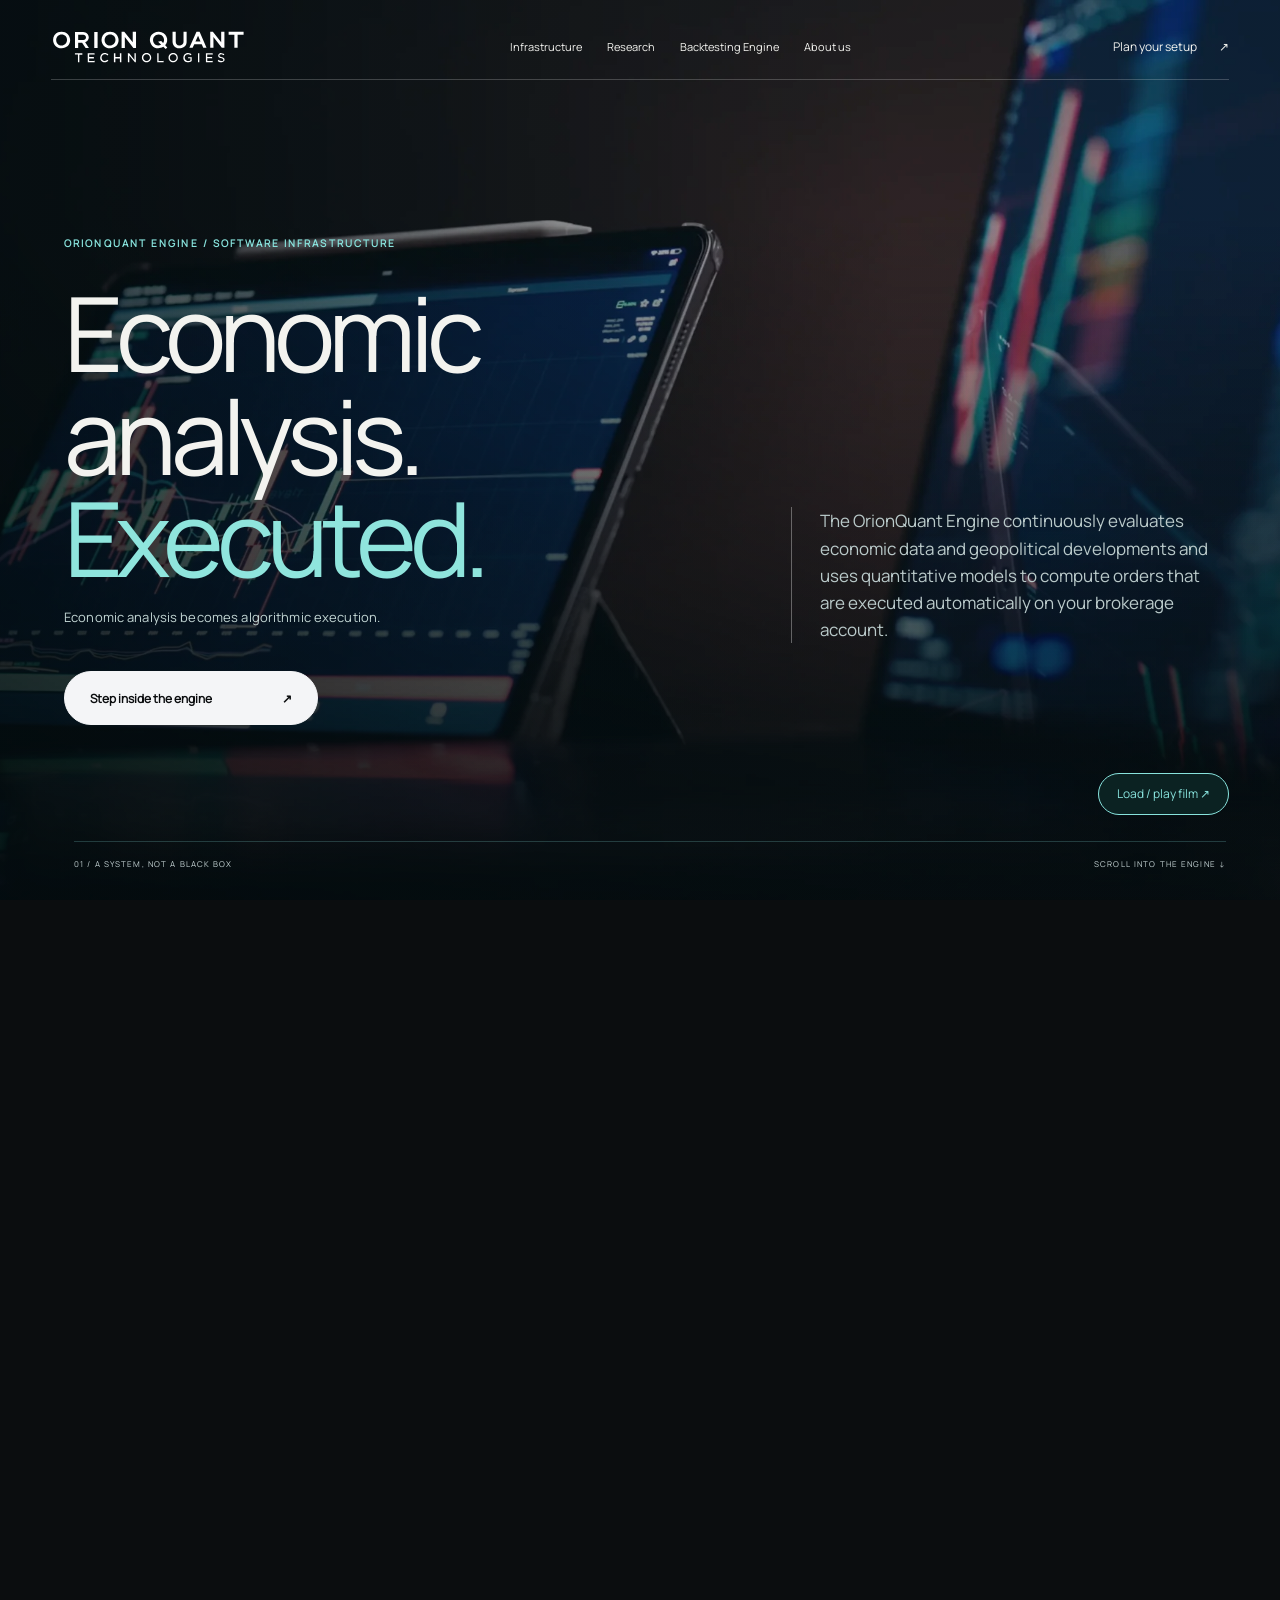
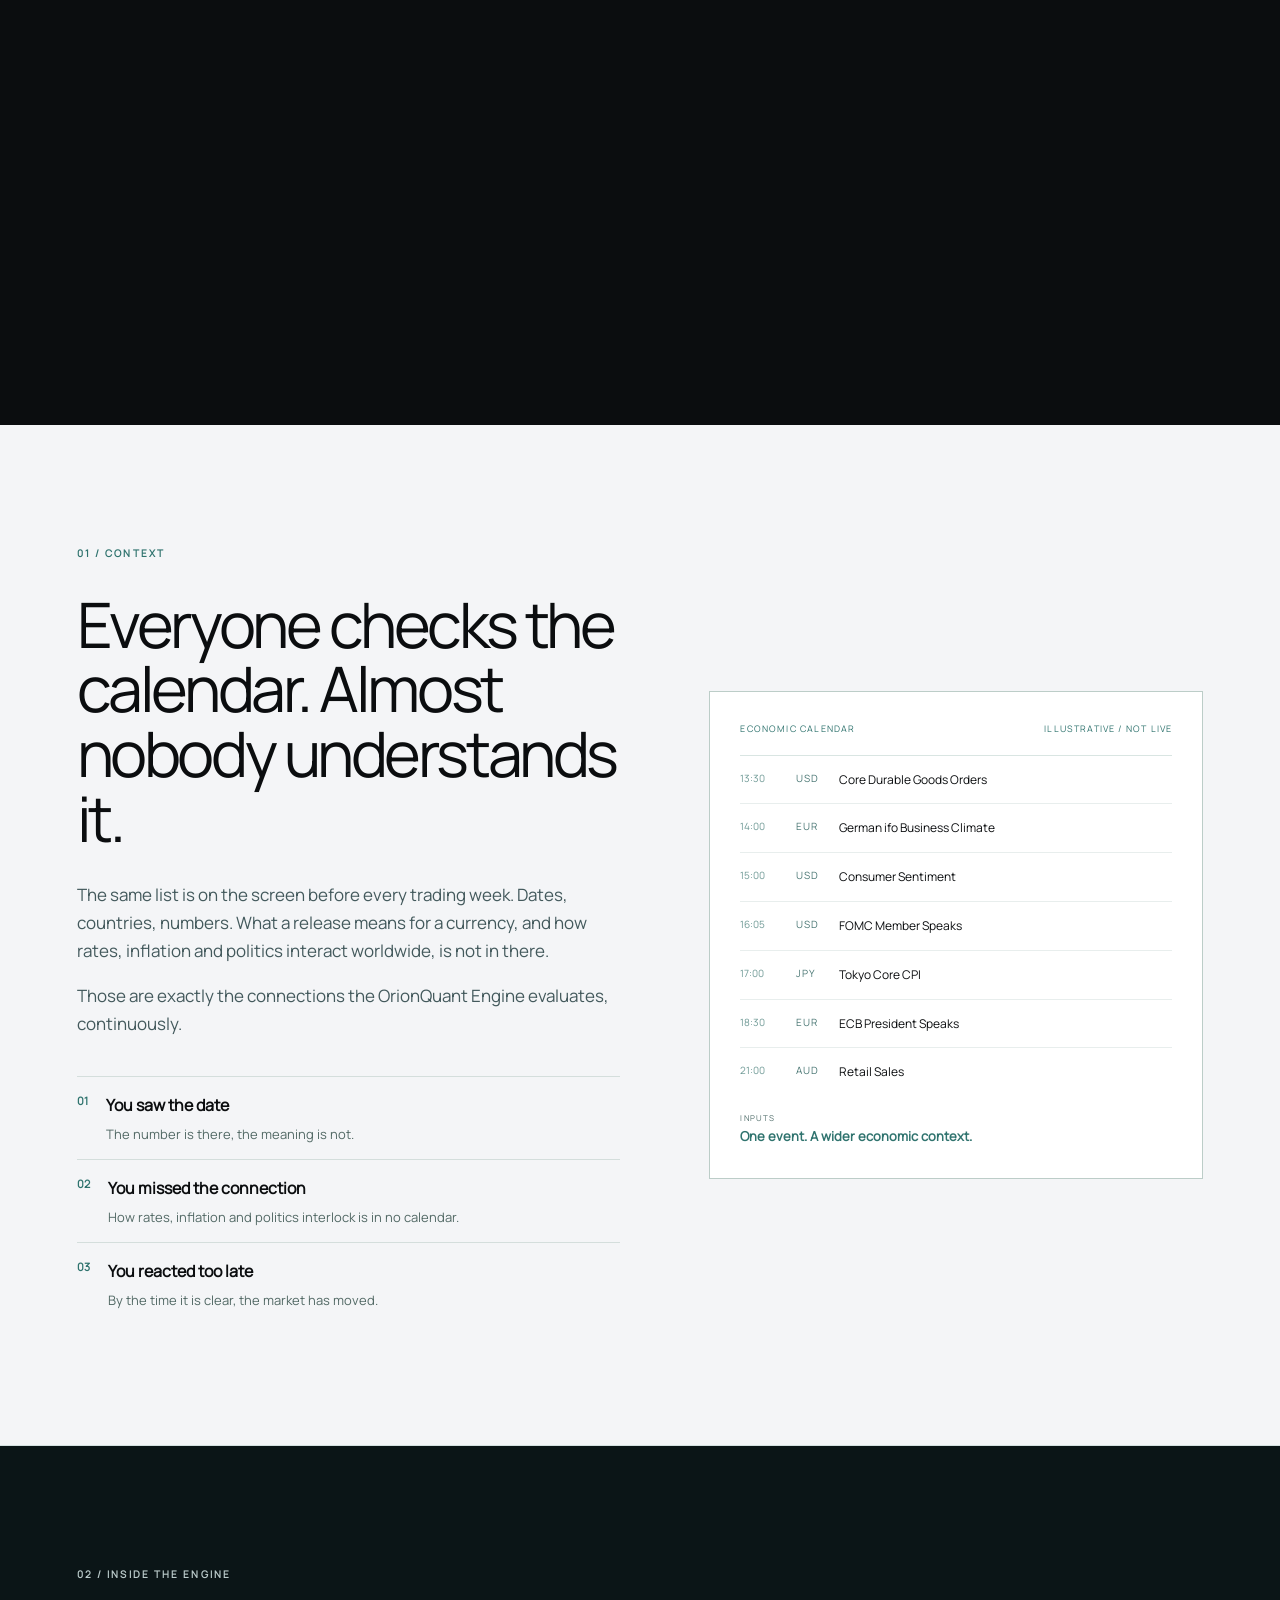
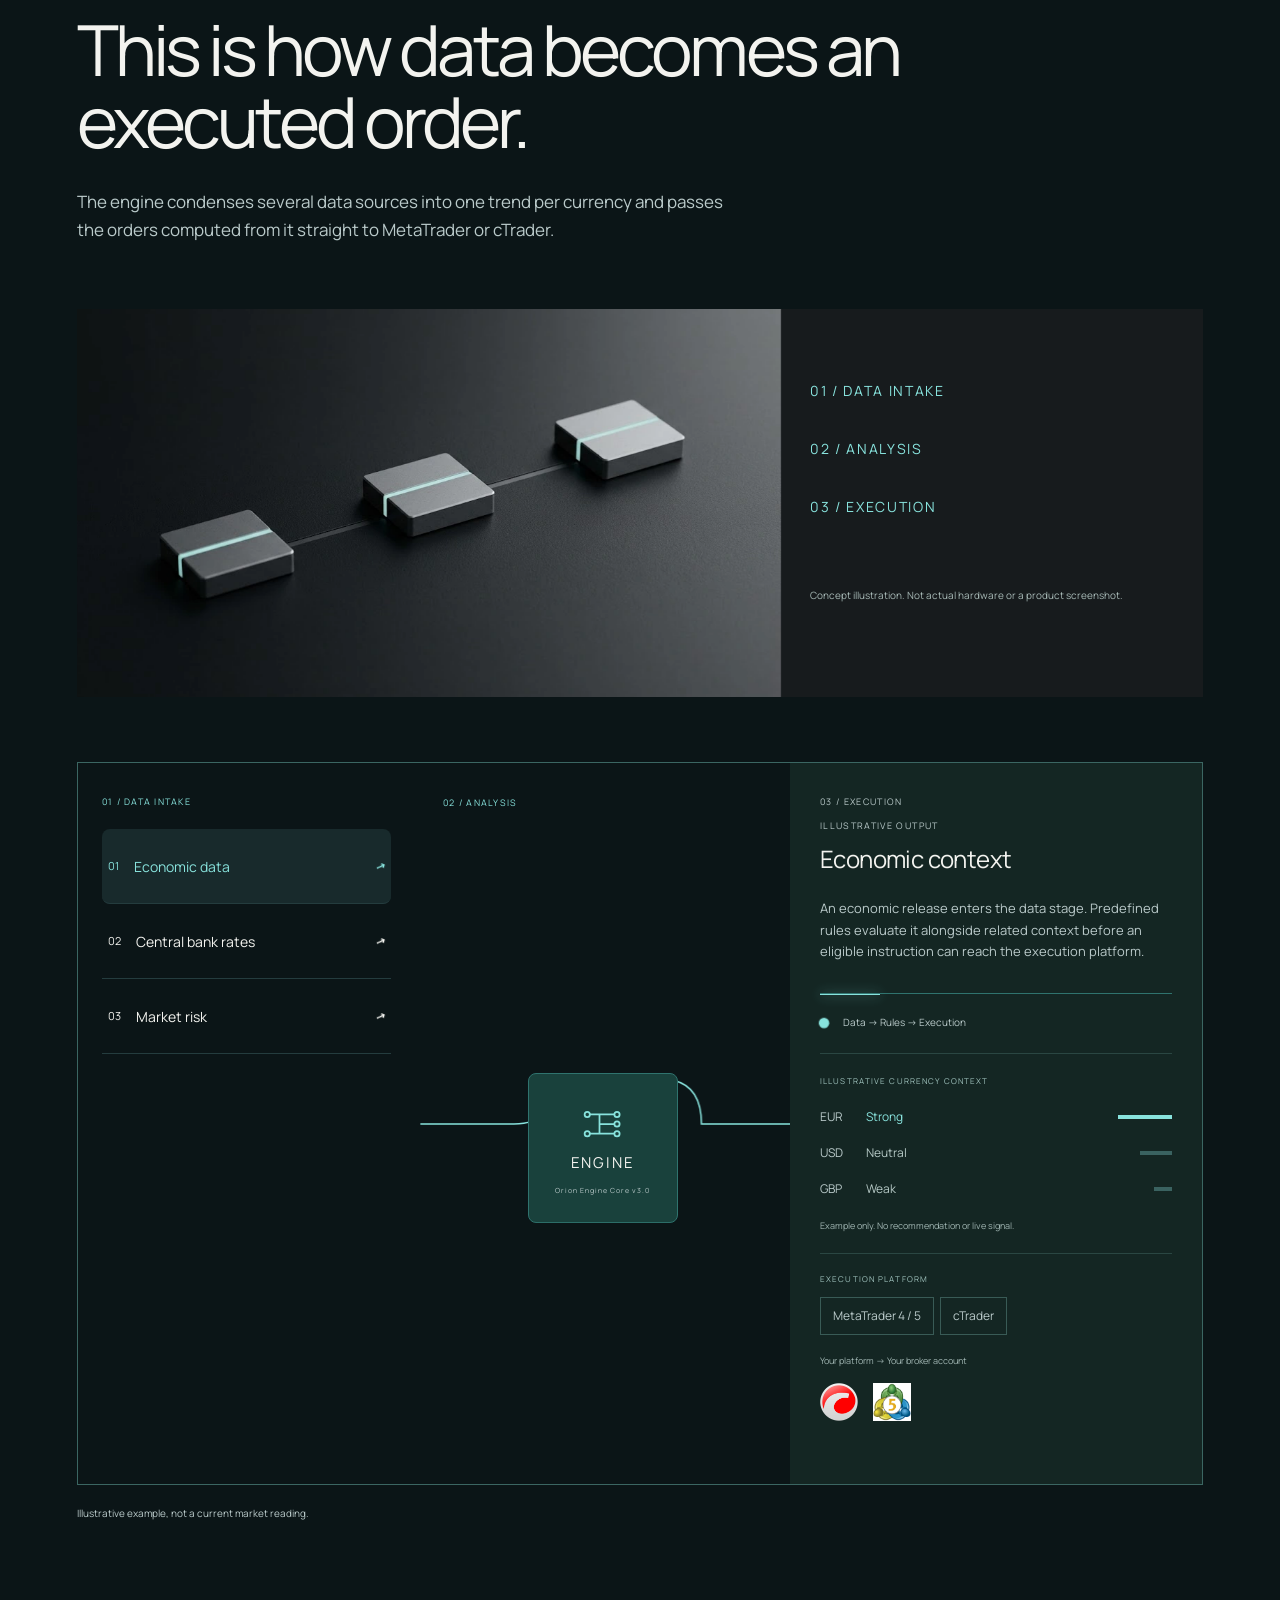
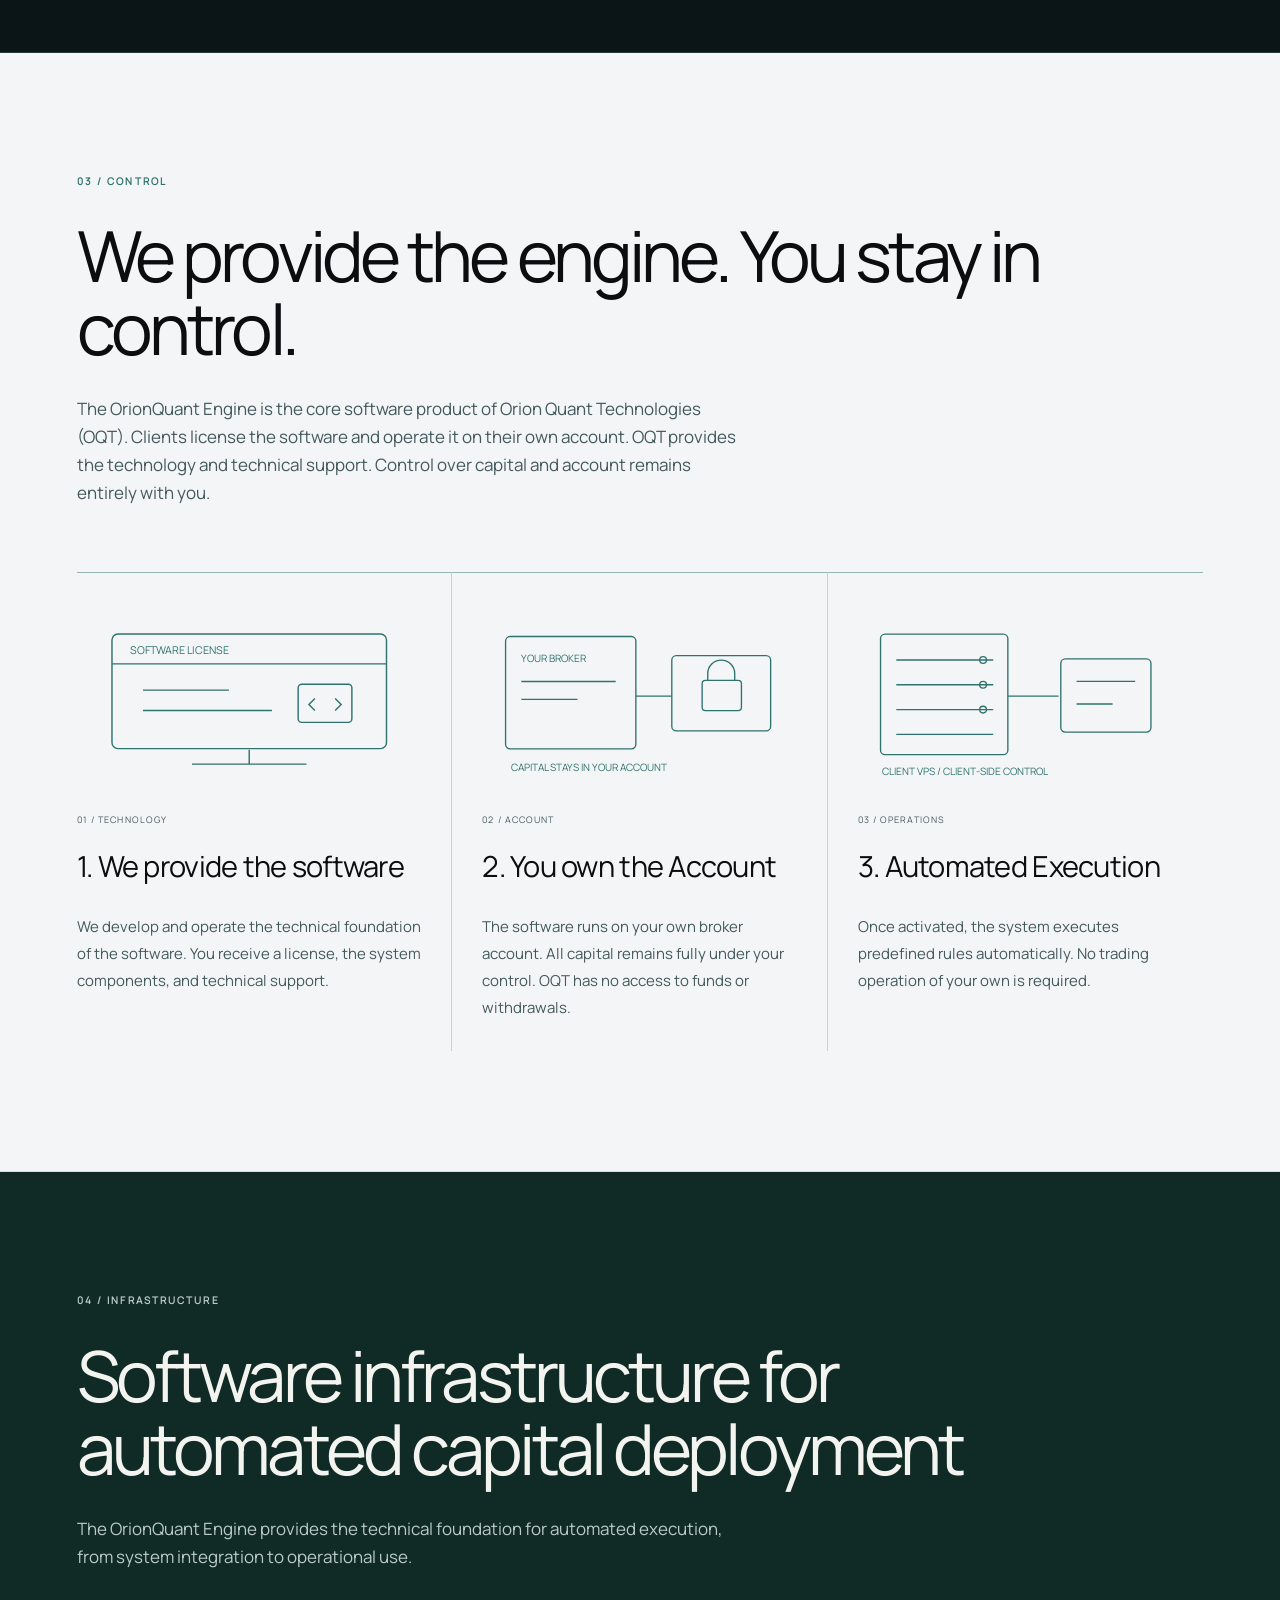
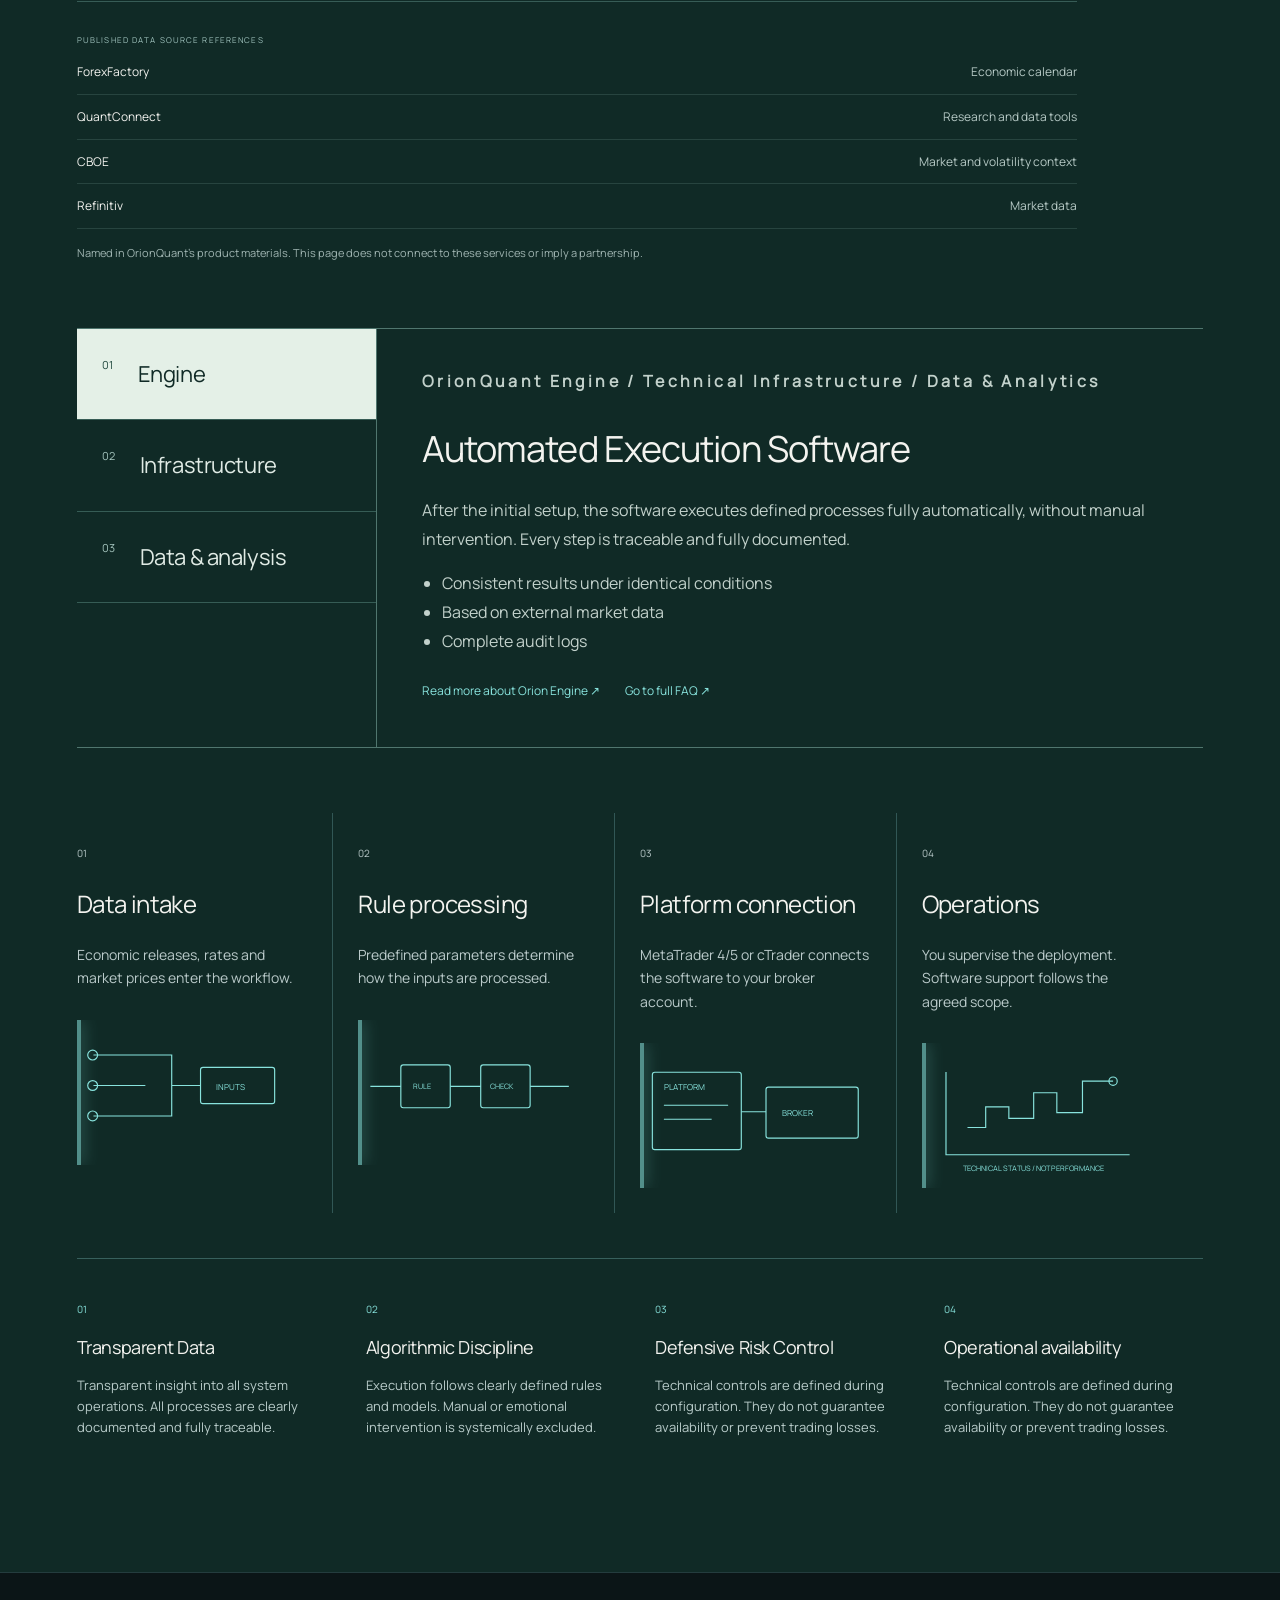
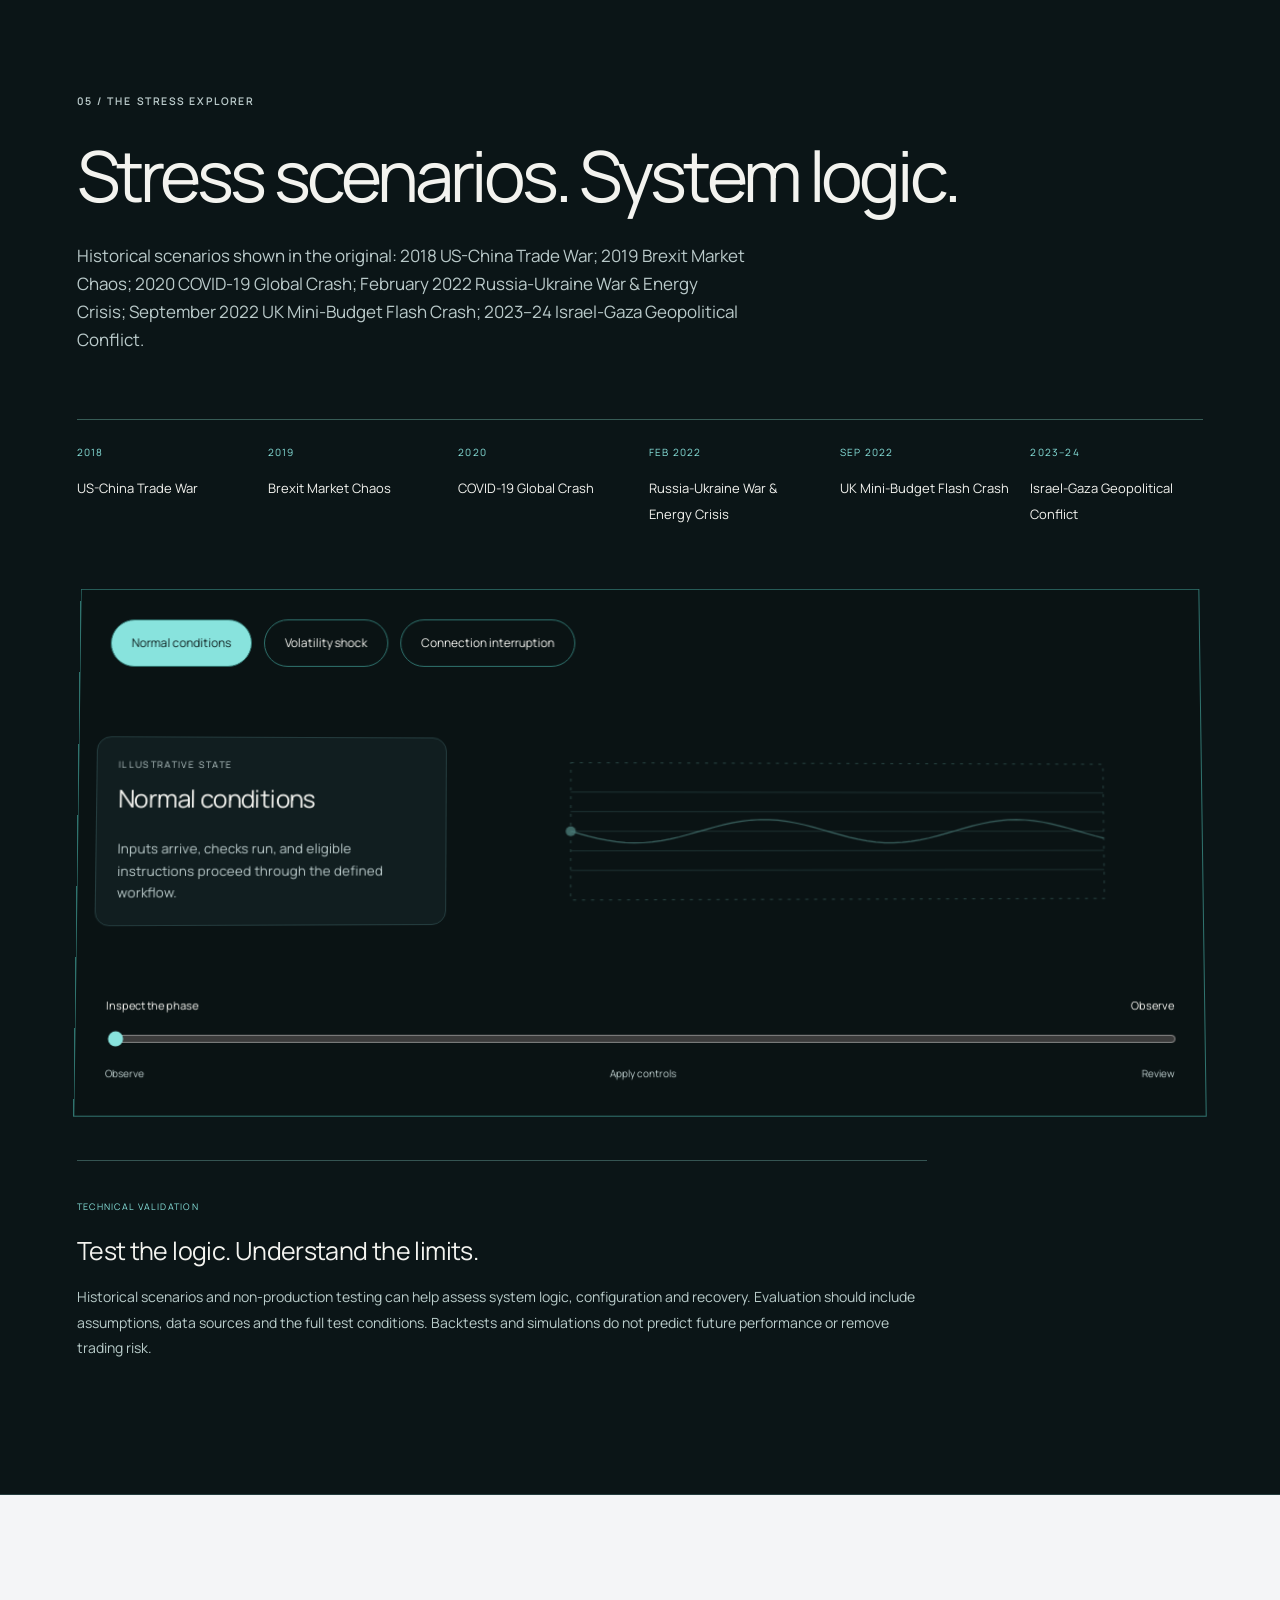
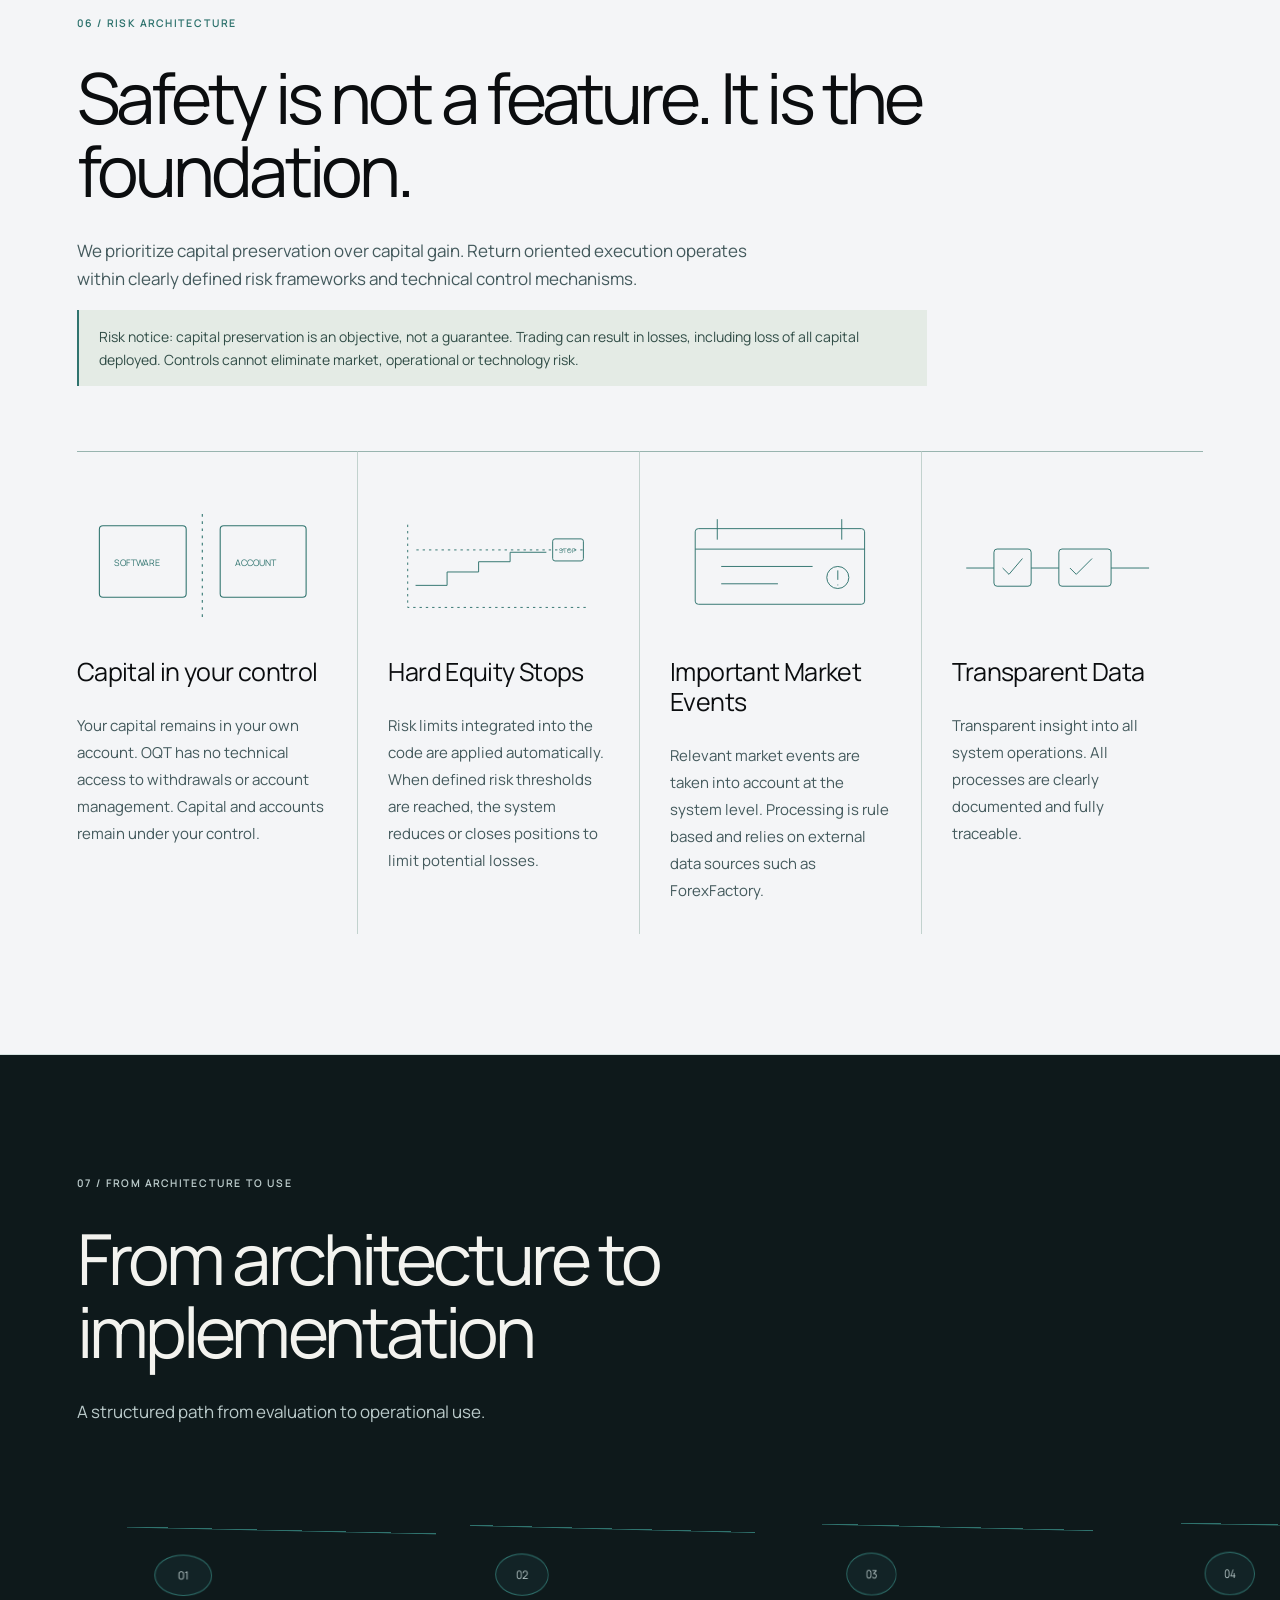
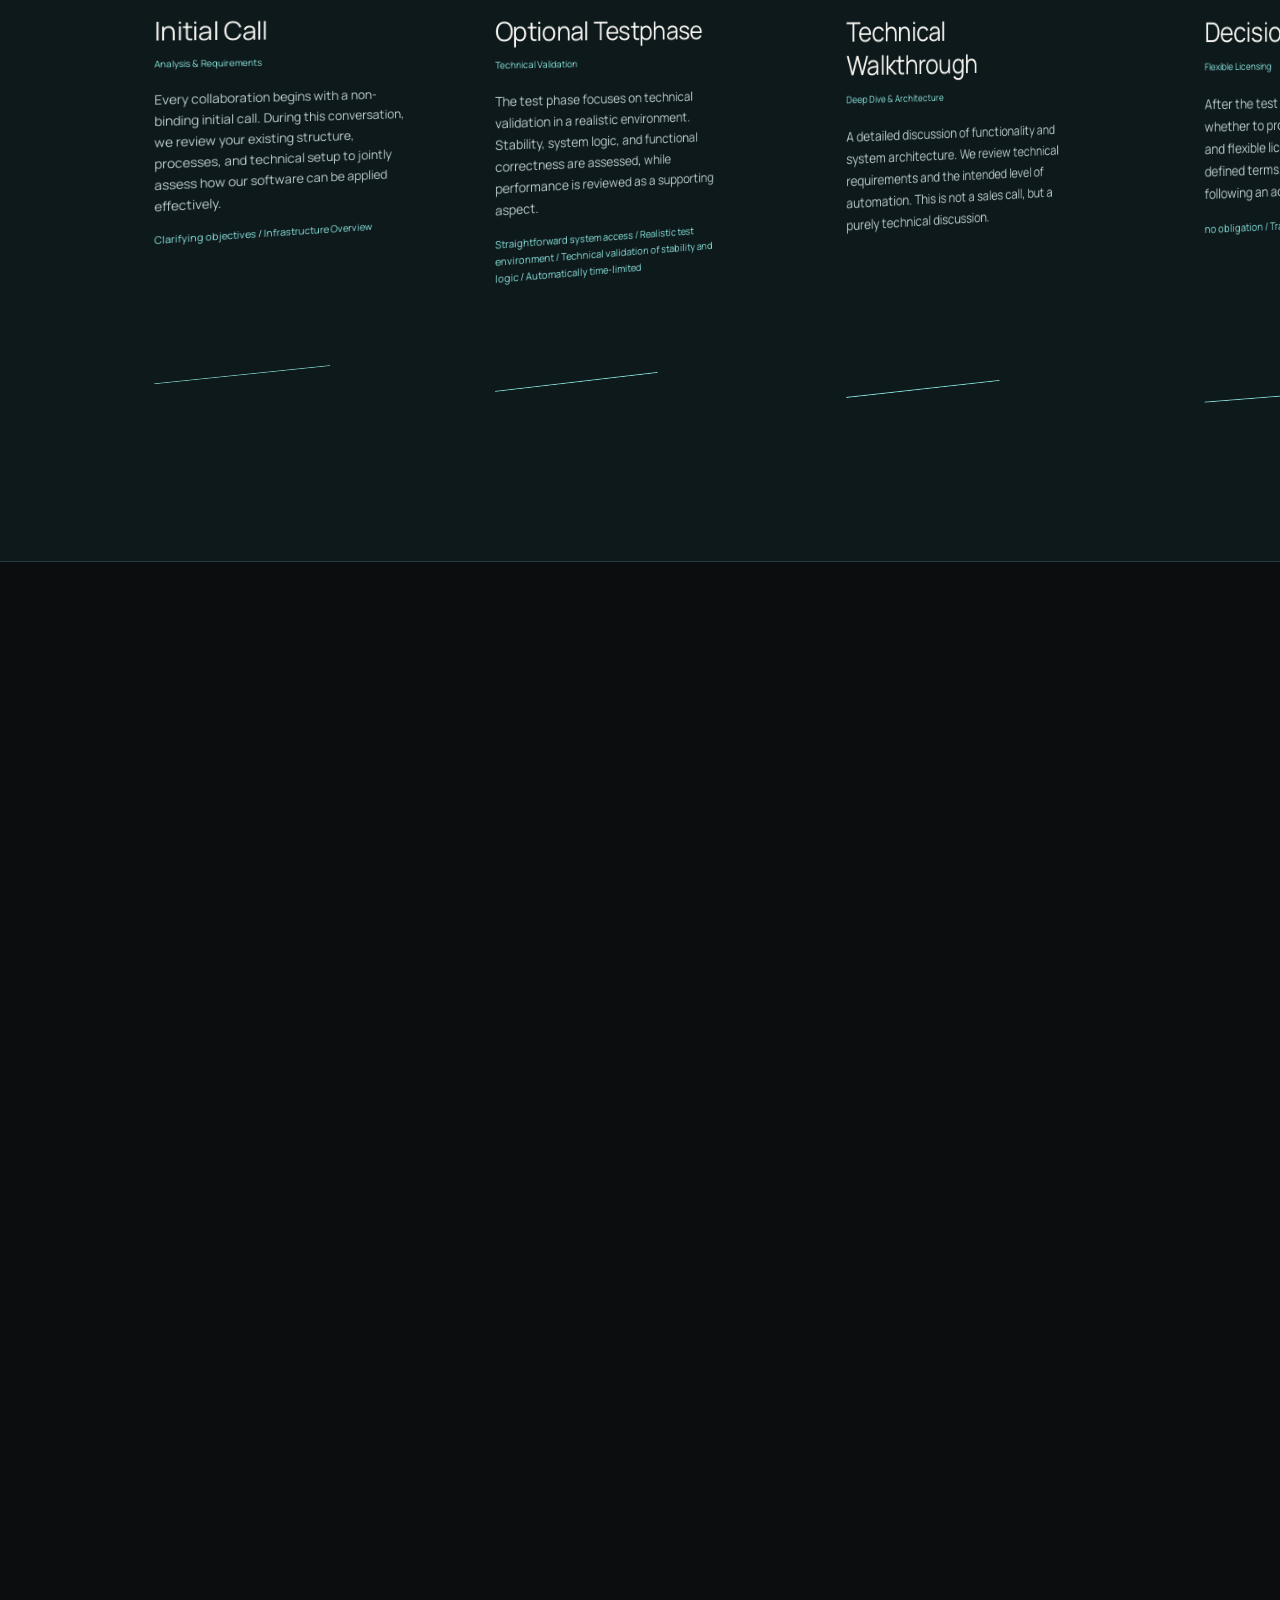
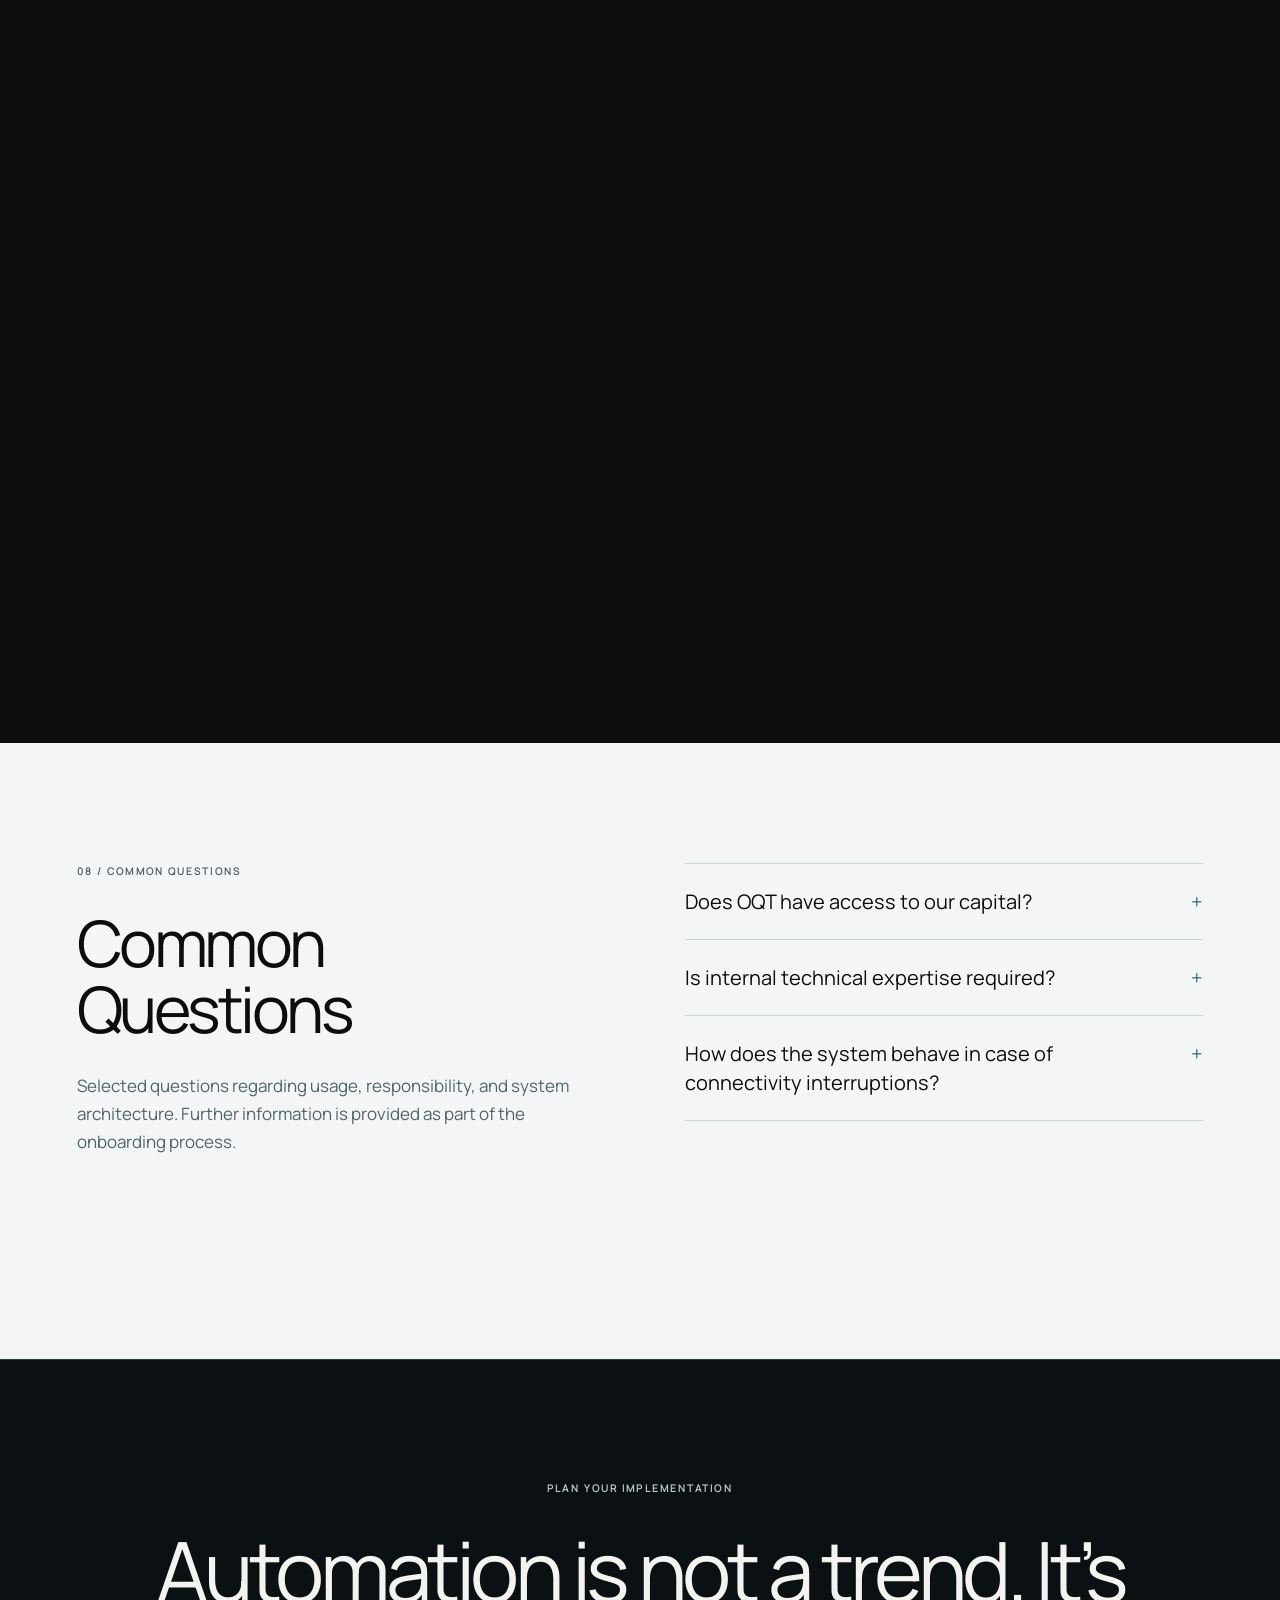
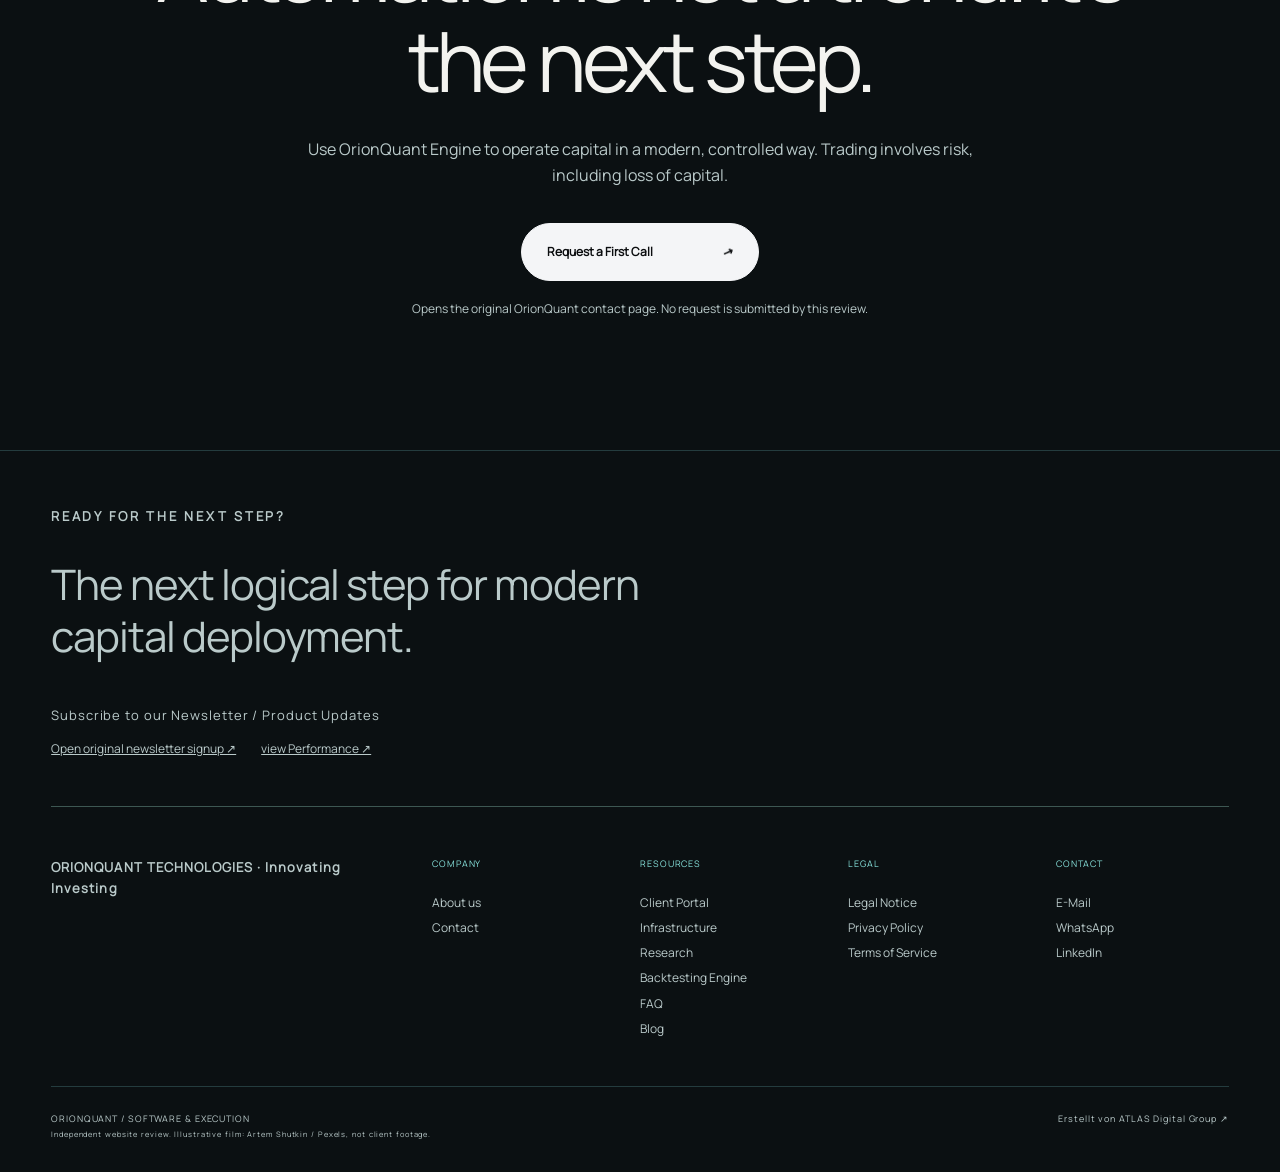
==== commit 5085e81b: "Orion: editorial-v2-20261009 (index, Cache-Version)" ====
--- a/index.html
+++ b/index.html
@@ -1,14 +1,14 @@
 <!DOCTYPE html>
 
-<html lang="en"><head><meta charset="utf-8"/><meta content="width=device-width,initial-scale=1" name="viewport"/><meta content="noindex,nofollow" name="robots"/><title>Trading infrastructure | Design study</title><link href="1-style.css?v=title-20261008" rel="stylesheet"/></head><body><header class="top"><a class="wordmark" href="#home"><img alt="Orion Quant Technologies" height="39" src="3-orion-logo-original.svg" width="220"/></a><nav aria-label="Main"><a href="https://www.orionquant.com/infrastructure/">Infrastructure</a><a href="https://www.orionquant.com/research/">Research</a><a href="https://www.orionquant.com/backtesting-engine/">Backtesting Engine</a><a href="https://www.orionquant.com/about-us/">About us</a></nav><a class="contact" href="https://www.orionquant.com/contact-us/">Plan your setup <span>↗</span></a></header><main>
-<section class="hero" id="home"><div class="film-stage"><video aria-label="Illustrative trading workspace film" autoplay="" loop="" muted="" playsinline="" poster="12-trading-poster-desktop.webp" preload="metadata"><source media="(max-width: 650px)" src="11-trading-hero-phone.mp4" type="video/mp4"/><source src="10-trading-hero-desktop.mp4" type="video/mp4"/></video><div class="hero-shade"></div></div><div class="hero-content"><p class="eyebrow">FROM SIGNAL TO EXECUTION</p><h1>Economic analysis becomes<br/><span class="hero-accent">algorithmic execution.</span></h1><p class="lead">The OrionQuant Engine continuously evaluates economic data and geopolitical developments and uses quantitative models to compute orders that are executed automatically on your brokerage account.</p><a class="button" href="#engine">Step inside the engine <span>↗</span></a></div><button class="film-start" hidden="" type="button">Play film ↗</button><div class="hero-foot"><span>01 / A SYSTEM, NOT A BLACK BOX</span><span>SCROLL INTO THE ENGINE ↓</span></div></section>
+<html lang="en"><head><meta charset="utf-8"/><meta content="width=device-width,initial-scale=1" name="viewport"/><meta content="noindex,nofollow" name="robots"/><title>Trading infrastructure | Design study</title><link href="1-style.css?v=editorial-v2-20261009" rel="stylesheet"/></head><body><header class="top"><a class="wordmark" href="#home"><img alt="Orion Quant Technologies" height="39" src="3-orion-logo-original.svg" width="220"/></a><nav aria-label="Main"><a href="https://www.orionquant.com/infrastructure/">Infrastructure</a><a href="https://www.orionquant.com/research/">Research</a><a href="https://www.orionquant.com/backtesting-engine/">Backtesting Engine</a><a href="https://www.orionquant.com/about-us/">About us</a></nav><a class="contact" href="https://www.orionquant.com/contact-us/">Plan your setup <span>↗</span></a></header><main>
+<section class="hero" id="home"><div class="film-stage"><video aria-label="Illustrative trading workspace film" autoplay="" loop="" muted="" playsinline="" poster="12-trading-poster-desktop.webp" preload="metadata"><source media="(max-width: 650px)" src="11-trading-hero-phone.mp4" type="video/mp4"/><source src="10-trading-hero-desktop.mp4" type="video/mp4"/></video><div class="hero-shade"></div></div><div class="hero-content"><p class="eyebrow">ORIONQUANT ENGINE / SOFTWARE INFRASTRUCTURE</p><h1>Economic analysis.<br/><span class="hero-accent">Executed.</span></h1><p class="hero-original-line">Economic analysis becomes algorithmic execution.</p><p class="lead">The OrionQuant Engine continuously evaluates economic data and geopolitical developments and uses quantitative models to compute orders that are executed automatically on your brokerage account.</p><a class="button" href="#engine">Step inside the engine <span>↗</span></a></div><button class="film-start" hidden="" type="button">Play film ↗</button><div class="hero-foot"><span>01 / A SYSTEM, NOT A BLACK BOX</span><span>SCROLL INTO THE ENGINE ↓</span></div></section>
 <section class="context section" id="context"><div class="section-head"><p class="eyebrow">01 / CONTEXT</p><h2>Everyone checks the calendar. Almost nobody understands it.</h2><p>The same list is on the screen before every trading week. Dates, countries, numbers. What a release means for a currency, and how rates, inflation and politics interact worldwide, is not in there.</p><p>Those are exactly the connections the OrionQuant Engine evaluates, continuously.</p><ul class="context-points"><li><b>01</b><div><strong>You saw the date</strong><p>The number is there, the meaning is not.</p></div></li><li><b>02</b><div><strong>You missed the connection</strong><p>How rates, inflation and politics interlock is in no calendar.</p></div></li><li><b>03</b><div><strong>You reacted too late</strong><p>By the time it is clear, the market has moved.</p></div></li></ul></div><div class="context-art calendar-stack"><div class="calendar-sheet back"></div><div class="calendar-sheet"><div class="calendar-top"><span>ECONOMIC CALENDAR</span><span>ILLUSTRATIVE / NOT LIVE</span></div><div aria-label="Original illustrative economic calendar" class="calendar-window" tabindex="0"><div class="calendar-row"><b>13:30</b><i>USD</i><span>Core Durable Goods Orders</span></div><div class="calendar-row"><b>14:00</b><i>EUR</i><span>German ifo Business Climate</span></div><div class="calendar-row"><b>15:00</b><i>USD</i><span>Consumer Sentiment</span></div><div class="calendar-row"><b>16:05</b><i>USD</i><span>FOMC Member Speaks</span></div><div class="calendar-row"><b>17:00</b><i>JPY</i><span>Tokyo Core CPI</span></div><div class="calendar-row"><b>18:30</b><i>EUR</i><span>ECB President Speaks</span></div><div class="calendar-row"><b>21:00</b><i>AUD</i><span>Retail Sales</span></div><div class="calendar-row"><b>22:15</b><i>CNY</i><span>Manufacturing PMI</span></div><div class="calendar-row"><b>23:00</b><i>GBP</i><span>Bank Holiday</span></div><div class="calendar-row"><b>09:30</b><i>GBP</i><span>Mortgage Approvals</span></div><div class="calendar-row"><b>11:00</b><i>EUR</i><span>Core CPI Flash Estimate</span></div><div class="calendar-row"><b>14:15</b><i>USD</i><span>ADP Employment Change</span></div><div class="calendar-row"><b>14:30</b><i>USD</i><span>Prelim GDP q/q</span></div><div class="calendar-week">KW 36</div><div class="calendar-row"><b>09:00</b><i>CHF</i><span>Foreign Currency Reserves</span></div><div class="calendar-row"><b>14:30</b><i>USD</i><span>Unemployment Claims</span></div><div class="calendar-row"><b>14:30</b><i>CAD</i><span>Employment Change</span></div><div class="calendar-row"><b>15:45</b><i>CAD</i><span>Ivey PMI</span></div><div class="calendar-row"><b>16:00</b><i>CNY</i><span>CPI y/y</span></div><div class="calendar-row"><b>08:00</b><i>GBP</i><span>GDP m/m</span></div><div class="calendar-row"><b>11:00</b><i>EUR</i><span>ZEW Economic Sentiment</span></div><div class="calendar-row"><b>14:15</b><i>EUR</i><span>Main Refinancing Rate</span></div><div class="calendar-row"><b>14:30</b><i>AUD</i><span>Unemployment Rate</span></div><div class="calendar-row"><b>03:30</b><i>AUD</i><span>Goods Trade Balance</span></div><div class="calendar-row"><b>07:55</b><i>CAD</i><span>BOC Gov Speaks</span></div><div class="calendar-row"><b>06:41</b><i>CNY</i><span>New Loans</span></div><div class="calendar-row"><b>14:30</b><i>USD</i><span>Core Retail Sales</span></div><div class="calendar-week">KW 37</div><div class="calendar-row"><b>03:30</b><i>AUD</i><span>NAB Business Confidence</span></div><div class="calendar-row"><b>08:00</b><i>GBP</i><span>Claimant Count Change</span></div><div class="calendar-row"><b>08:00</b><i>GBP</i><span>Average Earnings Index</span></div><div class="calendar-row"><b>14:30</b><i>USD</i><span>Core CPI y/y?</span></div><div class="calendar-row"><b>14:30</b><i>USD</i><span>CPI m/m</span></div><div class="calendar-row"><b>11:00</b><i>EUR</i><span>Industrial Production</span></div><div class="calendar-row"><b>14:15</b><i>EUR</i><span>Monetary Policy Statement</span></div><div class="calendar-row"><b>16:00</b><i>USD</i><span>Crude Oil Inventories</span></div><div class="calendar-row"><b>23:50</b><i>JPY</i><span>Core Machinery Orders</span></div><div class="calendar-row"><b>10:00</b><i>EUR</i><span>Trade Balance</span></div><div class="calendar-row"><b>13:00</b><i>GBP</i><span>Official Bank Rate</span></div><div class="calendar-row"><b>14:30</b><i>USD</i><span>Retail Sales m/m</span></div><div class="calendar-row"><b>15:15</b><i>USD</i><span>Industrial Production</span></div><div class="calendar-row"><b>16:00</b><i>USD</i><span>Consumer Sentiment</span></div><div class="calendar-row"><b>22:30</b><i>NZD</i><span>Business NZ Manufacturing</span></div></div><div class="calendar-bottom"><span>INPUTS</span><strong>One event. A wider economic context.</strong></div></div></div></section>
-<section class="engine section" id="engine"><div class="section-head"><p class="eyebrow">02 / INSIDE THE ENGINE</p><h2>This is how data becomes an executed order.</h2><p>The engine condenses several data sources into one trend per currency and passes the orders computed from it straight to MetaTrader or cTrader.</p></div><figure class="concept-figure"><img alt="Conceptual illustration of three connected stages, not actual Orion hardware" height="572" loading="lazy" src="1-orion-concept-gemini.webp" width="1024"/><figcaption><span>01 / DATA INTAKE</span><span>02 / ANALYSIS</span><span>03 / EXECUTION</span></figcaption><p>Concept illustration. Not actual hardware or a product screenshot.</p></figure><div class="engine-lab"><div aria-label="Data inputs" class="input-list" role="group"><span class="node-label">01 / DATA INTAKE</span><button aria-pressed="true" data-input="macro">01 <span>Economic data</span><b>↗</b></button><button aria-pressed="false" data-input="rates">02 <span>Central bank rates</span><b>↗</b></button><button aria-pressed="false" data-input="risk">03 <span>Market risk</span><b>↗</b></button></div><div aria-hidden="true" class="engine-core"><span class="node-label">02 / ANALYSIS</span><div class="core-disc"><span class="logic-mark"><svg aria-hidden="true" fill="none" height="32" stroke="currentColor" stroke-width="2" viewbox="0 0 48 36" width="42"><path d="M8 7h12v22H8M20 18h17M20 7h17M20 29h17"></path><circle cx="6" cy="7" r="3"></circle><circle cx="6" cy="29" r="3"></circle><circle cx="40" cy="7" r="3"></circle><circle cx="40" cy="18" r="3"></circle><circle cx="40" cy="29" r="3"></circle></svg></span>ENGINE<br/><small>Orion Engine Core v3.0</small></div><svg class="engine-path" viewbox="0 0 500 400"><path d="M0 200H125Q180 200 180 140H320Q375 140 375 200H500"></path></svg></div><div class="engine-output"><span class="node-label">03 / EXECUTION</span><span>ILLUSTRATIVE OUTPUT</span><h3 id="input-title">Economic context</h3><p id="input-detail">An economic release enters the data stage. Predefined rules evaluate it alongside related context before an eligible instruction can reach the execution platform.</p><div class="output-stage"><i></i><span>Data → Rules → Execution</span></div><div class="currency-context"><span>ILLUSTRATIVE CURRENCY CONTEXT</span><div><b>EUR</b><i class="positive">Strong</i><em></em></div><div><b>USD</b><i>Neutral</i><em></em></div><div><b>GBP</b><i>Weak</i><em></em></div><small>Example only. No recommendation or live signal.</small></div><div class="platform-target"><span>EXECUTION PLATFORM</span><strong>MetaTrader 4 / 5</strong><strong>cTrader</strong><small>Your platform → Your broker account</small><div class="platform-marks"><img alt="cTrader" height="600" loading="lazy" src="2-ctrader-original.webp" width="600"/><img alt="MetaTrader 5" height="230" loading="lazy" src="4-metatrader-original.png" width="230"/></div></div></div></div><p class="fine">Illustrative example, not a current market reading.</p></section>
-<section class="control section"><div class="section-head"><p class="eyebrow">03 / CONTROL</p><h2>We provide the engine. You stay in control.</h2><p>The OrionQuant Engine is the core software product of Orion Quant Technologies (OQT). Clients license the software and operate it on their own account. OQT provides the technology and technical support. Control over capital and account remains entirely with you.</p></div><div class="control-grid"><article><div aria-hidden="true" class="visual boundary"><i class="technical-art"><svg aria-hidden="true" fill="none" stroke="currentColor" stroke-width="1.4" viewbox="0 0 280 155" xmlns="http://www.w3.org/2000/svg"><rect height="96" rx="5" width="230" x="25" y="26"></rect><path d="M25 51h230M51 73h72M51 90h108"></path><rect height="32" rx="3" width="45" x="181" y="68"></rect><path d="m195 80-5 5 5 5m17-10 5 5-5 5"></path><text fill="currentColor" font-size="9" stroke="none" x="40" y="43">SOFTWARE LICENSE</text><path d="M92 135h96M140 123v12"></path></svg></i><i class="motion-guide"></i><i class="motion-guide"></i></div><span>01 / TECHNOLOGY</span><h3>1. We provide the software</h3><p>We develop and operate the technical foundation of the software. You receive a license, the system components, and technical support.</p></article><article><div aria-hidden="true" class="visual licence"><i class="technical-art"><svg aria-hidden="true" fill="none" stroke="currentColor" stroke-width="1.4" viewbox="0 0 280 155" xmlns="http://www.w3.org/2000/svg"><rect height="100" rx="4" width="116" x="21" y="25"></rect><text fill="currentColor" font-size="9" stroke="none" x="35" y="48">YOUR BROKER</text><path d="M35 65h84M35 81h50"></path><rect height="67" rx="4" width="88" x="169" y="42"></rect><path d="M201 64v-6a12 12 0 0 1 24 0v6"></path><rect height="27" rx="3" width="35" x="196" y="64"></rect><path d="M137 78h32"></path><text fill="currentColor" font-size="9" stroke="none" x="26" y="145">CAPITAL STAYS IN YOUR ACCOUNT</text></svg></i><i class="motion-guide"></i><i class="motion-guide"></i></div><span>02 / ACCOUNT</span><h3>2. You own the Account</h3><p>The software runs on your own broker account. All capital remains fully under your control. OQT has no access to funds or withdrawals.</p></article><article><div aria-hidden="true" class="visual audit"><i class="technical-art"><svg aria-hidden="true" fill="none" stroke="currentColor" stroke-width="1.4" viewbox="0 0 280 155" xmlns="http://www.w3.org/2000/svg"><rect height="107" rx="4" width="113" x="20" y="23"></rect><path d="M34 46h86M34 68h86M34 90h86M34 112h86"></path><circle cx="111" cy="46" r="3"></circle><circle cx="111" cy="68" r="3"></circle><circle cx="111" cy="90" r="3"></circle><path d="M133 78h45"></path><rect height="65" rx="4" width="80" x="180" y="45"></rect><path d="M194 65h52M194 85h32"></path><text fill="currentColor" font-size="9" stroke="none" x="21" y="148">CLIENT VPS / CLIENT-SIDE CONTROL</text></svg></i><i class="motion-guide"></i><i class="motion-guide"></i></div><span>03 / OPERATIONS</span><h3>3. Automated Execution</h3><p>Once activated, the system executes predefined rules automatically. No trading operation of your own is required.</p></article></div></section>
-<section class="infrastructure section"><div class="section-head"><p class="eyebrow">04 / INFRASTRUCTURE</p><h2>Software infrastructure for automated capital deployment</h2><p>The OrionQuant Engine provides the technical foundation for automated execution, from system integration to operational use.</p><div class="data-source-note"><span>PUBLISHED DATA SOURCE REFERENCES</span><div><b>ForexFactory</b><i>Economic calendar</i></div><div><b>QuantConnect</b><i>Research and data tools</i></div><div><b>CBOE</b><i>Market and volatility context</i></div><div><b>Refinitiv</b><i>Market data</i></div><p>Named in OrionQuant's product materials. This page does not connect to these services or imply a partnership.</p></div></div><div class="original-software-summary"><p class="eyebrow">OrionQuant Engine / Technical Infrastructure / Data &amp; Analytics</p><h3>Automated Execution Software</h3><p>After the initial setup, the software executes defined processes fully automatically, without manual intervention. Every step is traceable and fully documented.</p><ul><li>Consistent results under identical conditions</li><li>Based on external market data</li><li>Complete audit logs</li></ul><div class="source-links"><a href="https://www.orionquant.com/infrastructure/">Read more about Orion Engine ↗</a><a href="https://www.orionquant.com/faq/">Go to full FAQ ↗</a></div></div><div class="original-service-panels"><article><p class="eyebrow">TECHNICAL INFRASTRUCTURE / MANAGED HOSTING</p><h3>Technical Implementation</h3><p>OQT supports the technical onboarding and the initial system setup.</p><ul><li>Robust system architecture</li><li>Connectivity via established broker interfaces</li></ul></article><article><p class="eyebrow">DATA &amp; ANALYTICS / DATA DRIVEN INSIGHTS</p><h3>Data &amp; Analysis Frameworks</h3><p>Strategies are technically evaluated using historical data and defined test scenarios. Backtesting and analysis serve a structured assessment prior to productive use.</p><ul><li>Evaluation across long time periods</li><li>Simulation under different market phases</li><li>Traceable result reports</li></ul><div class="source-backtest"><span>ORIGINAL ILLUSTRATIVE BACKTEST / NOT LIVE</span><strong>EURGBP <i>M30</i></strong><div>Signal type <b>LONG</b></div><div>Data source <b>Tick Data M1</b></div><div>Progress <b>82.1%</b></div><small>Source UI labels: Indicators / UTC+0 / Signal detected. No trading recommendation or verified performance.</small></div></article></div><div class="pipeline"><article><span>01</span><h3>Data intake</h3><p>Economic releases, rates and market prices enter the workflow.</p><div class="pipeline-art"><svg aria-hidden="true" fill="none" stroke="currentColor" stroke-width="1.4" viewbox="0 0 280 155" xmlns="http://www.w3.org/2000/svg"><path d="M20 32h63M20 69h63M20 106h63M83 32h32v37h35M83 106h32V69"></path><circle cx="19" cy="32" r="6"></circle><circle cx="19" cy="69" r="6"></circle><circle cx="19" cy="106" r="6"></circle><rect height="44" rx="3" width="90" x="150" y="47"></rect><text fill="currentColor" font-size="10" stroke="none" x="169" y="74">INPUTS</text></svg></div></article><article><span>02</span><h3>Rule processing</h3><p>Predefined parameters determine how the inputs are processed.</p><div class="pipeline-art"><svg aria-hidden="true" fill="none" stroke="currentColor" stroke-width="1.4" viewbox="0 0 280 155" xmlns="http://www.w3.org/2000/svg"><path d="M15 70h37M112 70h37M209 70h47"></path><rect height="52" rx="3" width="60" x="52" y="44"></rect><rect height="52" rx="3" width="60" x="149" y="44"></rect><text fill="currentColor" font-size="9" stroke="none" x="67" y="73">RULE</text><text fill="currentColor" font-size="9" stroke="none" x="160" y="73">CHECK</text></svg></div></article><article><span>03</span><h3>Platform connection</h3><p>MetaTrader 4/5 or cTrader connects the software to your broker account.</p><div class="pipeline-art"><svg aria-hidden="true" fill="none" stroke="currentColor" stroke-width="1.4" viewbox="0 0 280 155" xmlns="http://www.w3.org/2000/svg"><rect height="94" rx="3" width="108" x="15" y="25"></rect><text fill="currentColor" font-size="10" stroke="none" x="29" y="47">PLATFORM</text><path d="M29 65h78M29 82h58M123 73h30"></path><rect height="62" rx="3" width="112" x="153" y="43"></rect><text fill="currentColor" font-size="10" stroke="none" x="173" y="78">BROKER</text></svg></div></article><article><span>04</span><h3>Operations</h3><p>You supervise the deployment. Software support follows the agreed scope.</p><div class="pipeline-art"><svg aria-hidden="true" fill="none" stroke="currentColor" stroke-width="1.4" viewbox="0 0 280 155" xmlns="http://www.w3.org/2000/svg"><path d="M29 25v100h222M55 92h22v-25h28v14h30V50h28v24h31V36h37"></path><circle cx="231" cy="36" r="5"></circle><text fill="currentColor" font-size="9" stroke="none" x="49" y="145">TECHNICAL STATUS / NOT PERFORMANCE</text></svg></div></article></div><div class="capability-strip"><article><span>01</span><h3>Transparent Data</h3><p>Transparent insight into all system operations. All processes are clearly documented and fully traceable.</p></article><article><span>02</span><h3>Algorithmic Discipline</h3><p>Execution follows clearly defined rules and models. Manual or emotional intervention is systemically excluded.</p></article><article><span>03</span><h3>Defensive Risk Control</h3><p>Technical controls are defined during configuration. They do not guarantee availability or prevent trading losses.</p></article><article><span>04</span><h3>Operational availability</h3><p>Technical controls are defined during configuration. They do not guarantee availability or prevent trading losses.</p></article></div></section>
+<section class="engine section" id="engine"><div class="section-head"><p class="eyebrow">02 / INSIDE THE ENGINE</p><h2>This is how data becomes an executed order.</h2><p>The engine condenses several data sources into one trend per currency and passes the orders computed from it straight to MetaTrader or cTrader.</p></div><figure class="concept-figure editorial-concept"><img alt="Conceptual illustration of three connected stages, not actual Orion hardware" height="572" loading="lazy" src="1-orion-concept-gemini.webp" width="1024"/><figcaption><span>01 / DATA INTAKE</span><span>02 / ANALYSIS</span><span>03 / EXECUTION</span></figcaption><p>Concept illustration. Not actual hardware or a product screenshot.</p></figure><div class="engine-lab"><div aria-label="Data inputs" class="input-list" role="group"><span class="node-label">01 / DATA INTAKE</span><button aria-pressed="true" data-input="macro">01 <span>Economic data</span><b>↗</b></button><button aria-pressed="false" data-input="rates">02 <span>Central bank rates</span><b>↗</b></button><button aria-pressed="false" data-input="risk">03 <span>Market risk</span><b>↗</b></button></div><div aria-hidden="true" class="engine-core"><span class="node-label">02 / ANALYSIS</span><div class="core-disc"><span class="logic-mark"><svg aria-hidden="true" fill="none" height="32" stroke="currentColor" stroke-width="2" viewbox="0 0 48 36" width="42"><path d="M8 7h12v22H8M20 18h17M20 7h17M20 29h17"></path><circle cx="6" cy="7" r="3"></circle><circle cx="6" cy="29" r="3"></circle><circle cx="40" cy="7" r="3"></circle><circle cx="40" cy="18" r="3"></circle><circle cx="40" cy="29" r="3"></circle></svg></span>ENGINE<br/><small>Orion Engine Core v3.0</small></div><svg class="engine-path" viewbox="0 0 500 400"><path d="M0 200H125Q180 200 180 140H320Q375 140 375 200H500"></path></svg></div><div class="engine-output"><span class="node-label">03 / EXECUTION</span><span>ILLUSTRATIVE OUTPUT</span><h3 id="input-title">Economic context</h3><p id="input-detail">An economic release enters the data stage. Predefined rules evaluate it alongside related context before an eligible instruction can reach the execution platform.</p><div class="output-stage"><i></i><span>Data → Rules → Execution</span></div><div class="currency-context"><span>ILLUSTRATIVE CURRENCY CONTEXT</span><div><b>EUR</b><i class="positive">Strong</i><em></em></div><div><b>USD</b><i>Neutral</i><em></em></div><div><b>GBP</b><i>Weak</i><em></em></div><small>Example only. No recommendation or live signal.</small></div><div class="platform-target"><span>EXECUTION PLATFORM</span><strong>MetaTrader 4 / 5</strong><strong>cTrader</strong><small>Your platform → Your broker account</small><div class="platform-marks"><img alt="cTrader" height="600" loading="lazy" src="2-ctrader-original.webp" width="600"/><img alt="MetaTrader 5" height="230" loading="lazy" src="4-metatrader-original.png" width="230"/></div></div></div></div><p class="fine">Illustrative example, not a current market reading.</p></section>
+<section class="control section editorial-control"><div class="section-head"><p class="eyebrow">03 / CONTROL</p><h2>We provide the engine. You stay in control.</h2><p>The OrionQuant Engine is the core software product of Orion Quant Technologies (OQT). Clients license the software and operate it on their own account. OQT provides the technology and technical support. Control over capital and account remains entirely with you.</p></div><div class="control-grid"><article><div aria-hidden="true" class="visual boundary"><i class="technical-art"><svg aria-hidden="true" fill="none" stroke="currentColor" stroke-width="1.4" viewbox="0 0 280 155" xmlns="http://www.w3.org/2000/svg"><rect height="96" rx="5" width="230" x="25" y="26"></rect><path d="M25 51h230M51 73h72M51 90h108"></path><rect height="32" rx="3" width="45" x="181" y="68"></rect><path d="m195 80-5 5 5 5m17-10 5 5-5 5"></path><text fill="currentColor" font-size="9" stroke="none" x="40" y="43">SOFTWARE LICENSE</text><path d="M92 135h96M140 123v12"></path></svg></i><i class="motion-guide"></i><i class="motion-guide"></i></div><span>01 / TECHNOLOGY</span><h3>1. We provide the software</h3><p>We develop and operate the technical foundation of the software. You receive a license, the system components, and technical support.</p></article><article><div aria-hidden="true" class="visual licence"><i class="technical-art"><svg aria-hidden="true" fill="none" stroke="currentColor" stroke-width="1.4" viewbox="0 0 280 155" xmlns="http://www.w3.org/2000/svg"><rect height="100" rx="4" width="116" x="21" y="25"></rect><text fill="currentColor" font-size="9" stroke="none" x="35" y="48">YOUR BROKER</text><path d="M35 65h84M35 81h50"></path><rect height="67" rx="4" width="88" x="169" y="42"></rect><path d="M201 64v-6a12 12 0 0 1 24 0v6"></path><rect height="27" rx="3" width="35" x="196" y="64"></rect><path d="M137 78h32"></path><text fill="currentColor" font-size="9" stroke="none" x="26" y="145">CAPITAL STAYS IN YOUR ACCOUNT</text></svg></i><i class="motion-guide"></i><i class="motion-guide"></i></div><span>02 / ACCOUNT</span><h3>2. You own the Account</h3><p>The software runs on your own broker account. All capital remains fully under your control. OQT has no access to funds or withdrawals.</p></article><article><div aria-hidden="true" class="visual audit"><i class="technical-art"><svg aria-hidden="true" fill="none" stroke="currentColor" stroke-width="1.4" viewbox="0 0 280 155" xmlns="http://www.w3.org/2000/svg"><rect height="107" rx="4" width="113" x="20" y="23"></rect><path d="M34 46h86M34 68h86M34 90h86M34 112h86"></path><circle cx="111" cy="46" r="3"></circle><circle cx="111" cy="68" r="3"></circle><circle cx="111" cy="90" r="3"></circle><path d="M133 78h45"></path><rect height="65" rx="4" width="80" x="180" y="45"></rect><path d="M194 65h52M194 85h32"></path><text fill="currentColor" font-size="9" stroke="none" x="21" y="148">CLIENT VPS / CLIENT-SIDE CONTROL</text></svg></i><i class="motion-guide"></i><i class="motion-guide"></i></div><span>03 / OPERATIONS</span><h3>3. Automated Execution</h3><p>Once activated, the system executes predefined rules automatically. No trading operation of your own is required.</p></article></div></section>
+<section class="infrastructure section"><div class="section-head"><p class="eyebrow">04 / INFRASTRUCTURE</p><h2>Software infrastructure for automated capital deployment</h2><p>The OrionQuant Engine provides the technical foundation for automated execution, from system integration to operational use.</p><div class="data-source-note"><span>PUBLISHED DATA SOURCE REFERENCES</span><div><b>ForexFactory</b><i>Economic calendar</i></div><div><b>QuantConnect</b><i>Research and data tools</i></div><div><b>CBOE</b><i>Market and volatility context</i></div><div><b>Refinitiv</b><i>Market data</i></div><p>Named in OrionQuant's product materials. This page does not connect to these services or imply a partnership.</p></div></div><div class="service-stage"><div aria-label="Software services" class="service-switch" role="tablist"><button aria-controls="service-engine" aria-selected="true" data-service="service-engine" role="tab">01 <span>Engine</span></button><button aria-controls="service-infrastructure" aria-selected="false" data-service="service-infrastructure" role="tab">02 <span>Infrastructure</span></button><button aria-controls="service-data" aria-selected="false" data-service="service-data" role="tab">03 <span>Data &amp; analysis</span></button></div><div class="service-panel" id="service-engine" role="tabpanel"><p class="eyebrow">OrionQuant Engine / Technical Infrastructure / Data &amp; Analytics</p><h3>Automated Execution Software</h3><p>After the initial setup, the software executes defined processes fully automatically, without manual intervention. Every step is traceable and fully documented.</p><ul><li>Consistent results under identical conditions</li><li>Based on external market data</li><li>Complete audit logs</li></ul><div class="source-links"><a href="https://www.orionquant.com/infrastructure/">Read more about Orion Engine ↗</a><a href="https://www.orionquant.com/faq/">Go to full FAQ ↗</a></div></div><article class="service-panel" hidden="" id="service-infrastructure" role="tabpanel"><p class="eyebrow">TECHNICAL INFRASTRUCTURE / MANAGED HOSTING</p><h3>Technical Implementation</h3><p>OQT supports the technical onboarding and the initial system setup.</p><ul><li>Robust system architecture</li><li>Connectivity via established broker interfaces</li></ul></article><article class="service-panel" hidden="" id="service-data" role="tabpanel"><p class="eyebrow">DATA &amp; ANALYTICS / DATA DRIVEN INSIGHTS</p><h3>Data &amp; Analysis Frameworks</h3><p>Strategies are technically evaluated using historical data and defined test scenarios. Backtesting and analysis serve a structured assessment prior to productive use.</p><ul><li>Evaluation across long time periods</li><li>Simulation under different market phases</li><li>Traceable result reports</li></ul><div class="source-backtest"><span>ORIGINAL ILLUSTRATIVE BACKTEST / NOT LIVE</span><strong>EURGBP <i>M30</i></strong><div>Signal type <b>LONG</b></div><div>Data source <b>Tick Data M1</b></div><div>Progress <b>82.1%</b></div><small>Source UI labels: Indicators / UTC+0 / Signal detected. No trading recommendation or verified performance.</small></div></article></div><div class="pipeline"><article><span>01</span><h3>Data intake</h3><p>Economic releases, rates and market prices enter the workflow.</p><div class="pipeline-art"><svg aria-hidden="true" fill="none" stroke="currentColor" stroke-width="1.4" viewbox="0 0 280 155" xmlns="http://www.w3.org/2000/svg"><path d="M20 32h63M20 69h63M20 106h63M83 32h32v37h35M83 106h32V69"></path><circle cx="19" cy="32" r="6"></circle><circle cx="19" cy="69" r="6"></circle><circle cx="19" cy="106" r="6"></circle><rect height="44" rx="3" width="90" x="150" y="47"></rect><text fill="currentColor" font-size="10" stroke="none" x="169" y="74">INPUTS</text></svg></div></article><article><span>02</span><h3>Rule processing</h3><p>Predefined parameters determine how the inputs are processed.</p><div class="pipeline-art"><svg aria-hidden="true" fill="none" stroke="currentColor" stroke-width="1.4" viewbox="0 0 280 155" xmlns="http://www.w3.org/2000/svg"><path d="M15 70h37M112 70h37M209 70h47"></path><rect height="52" rx="3" width="60" x="52" y="44"></rect><rect height="52" rx="3" width="60" x="149" y="44"></rect><text fill="currentColor" font-size="9" stroke="none" x="67" y="73">RULE</text><text fill="currentColor" font-size="9" stroke="none" x="160" y="73">CHECK</text></svg></div></article><article><span>03</span><h3>Platform connection</h3><p>MetaTrader 4/5 or cTrader connects the software to your broker account.</p><div class="pipeline-art"><svg aria-hidden="true" fill="none" stroke="currentColor" stroke-width="1.4" viewbox="0 0 280 155" xmlns="http://www.w3.org/2000/svg"><rect height="94" rx="3" width="108" x="15" y="25"></rect><text fill="currentColor" font-size="10" stroke="none" x="29" y="47">PLATFORM</text><path d="M29 65h78M29 82h58M123 73h30"></path><rect height="62" rx="3" width="112" x="153" y="43"></rect><text fill="currentColor" font-size="10" stroke="none" x="173" y="78">BROKER</text></svg></div></article><article><span>04</span><h3>Operations</h3><p>You supervise the deployment. Software support follows the agreed scope.</p><div class="pipeline-art"><svg aria-hidden="true" fill="none" stroke="currentColor" stroke-width="1.4" viewbox="0 0 280 155" xmlns="http://www.w3.org/2000/svg"><path d="M29 25v100h222M55 92h22v-25h28v14h30V50h28v24h31V36h37"></path><circle cx="231" cy="36" r="5"></circle><text fill="currentColor" font-size="9" stroke="none" x="49" y="145">TECHNICAL STATUS / NOT PERFORMANCE</text></svg></div></article></div><div class="capability-strip"><article><span>01</span><h3>Transparent Data</h3><p>Transparent insight into all system operations. All processes are clearly documented and fully traceable.</p></article><article><span>02</span><h3>Algorithmic Discipline</h3><p>Execution follows clearly defined rules and models. Manual or emotional intervention is systemically excluded.</p></article><article><span>03</span><h3>Defensive Risk Control</h3><p>Technical controls are defined during configuration. They do not guarantee availability or prevent trading losses.</p></article><article><span>04</span><h3>Operational availability</h3><p>Technical controls are defined during configuration. They do not guarantee availability or prevent trading losses.</p></article></div></section>
 <section class="stress section" id="stress"><div class="section-head"><p class="eyebrow">05 / THE STRESS EXPLORER</p><h2>Stress scenarios. System logic.</h2><p>Historical scenarios shown in the original: 2018 US-China Trade War; 2019 Brexit Market Chaos; 2020 COVID-19 Global Crash; February 2022 Russia-Ukraine War &amp; Energy Crisis; September 2022 UK Mini-Budget Flash Crash; 2023–24 Israel-Gaza Geopolitical Conflict.</p></div><div class="history-rail"><div><span>2018</span><strong>US-China Trade War</strong></div><div><span>2019</span><strong>Brexit Market Chaos</strong></div><div><span>2020</span><strong>COVID-19 Global Crash</strong></div><div><span>FEB 2022</span><strong>Russia-Ukraine War &amp; Energy Crisis</strong></div><div><span>SEP 2022</span><strong>UK Mini-Budget Flash Crash</strong></div><div><span>2023–24</span><strong>Israel-Gaza Geopolitical Conflict</strong></div></div><div class="stress-lab"><div aria-label="Illustrative scenarios" class="scenario-tabs" role="group"><button aria-pressed="true" data-scenario="0">Normal conditions</button><button aria-pressed="false" data-scenario="1">Volatility shock</button><button aria-pressed="false" data-scenario="2">Connection interruption</button></div><div class="stress-visual"><canvas aria-label="Illustrative workflow state visualization" id="stress-field"></canvas><div class="stress-reading"><span>ILLUSTRATIVE STATE</span><h3 id="scenario-title">Normal conditions</h3><p id="scenario-detail">Inputs arrive, checks run, and eligible instructions proceed through the defined workflow.</p></div></div><label class="phase-label" for="phase">Inspect the phase <span id="phase-name">Observe</span></label><input id="phase" max="100" min="0" type="range" value="0"/><div class="phase-markers"><span>Observe</span><span>Apply controls</span><span>Review</span></div></div><div class="validation-note"><span>TECHNICAL VALIDATION</span><h3>Test the logic. Understand the limits.</h3><p>Historical scenarios and non-production testing can help assess system logic, configuration and recovery. Evaluation should include assumptions, data sources and the full test conditions. Backtests and simulations do not predict future performance or remove trading risk.</p></div></section>
-<section class="risk section" id="risk"><div class="section-head"><p class="eyebrow">06 / RISK ARCHITECTURE</p><h2>Safety is not a feature. It is the foundation.</h2><p>We prioritize capital preservation over capital gain. Return oriented execution operates within clearly defined risk frameworks and technical control mechanisms.</p><p class="risk-disclosure">Risk notice: capital preservation is an objective, not a guarantee. Trading can result in losses, including loss of all capital deployed. Controls cannot eliminate market, operational or technology risk.</p></div><div class="risk-grid"><article><div class="risk-art"><i class="technical-art"><svg aria-hidden="true" fill="none" stroke="currentColor" stroke-width="1.4" viewbox="0 0 280 155" xmlns="http://www.w3.org/2000/svg"><rect height="80" rx="4" width="97" x="25" y="28"></rect><rect height="80" rx="4" width="96" x="160" y="28"></rect><path d="M140 15v115" stroke-dasharray="3 5"></path><text fill="currentColor" font-size="10" stroke="none" x="41" y="73">SOFTWARE</text><text fill="currentColor" font-size="10" stroke="none" x="177" y="73">ACCOUNT</text></svg></i></div><h3>Capital in your control</h3><p>Your capital remains in your own account. OQT has no technical access to withdrawals or account management. Capital and accounts remain under your control.</p></article><article><div class="risk-art"><i class="technical-art"><svg aria-hidden="true" fill="none" stroke="currentColor" stroke-width="1.4" viewbox="0 0 280 155" xmlns="http://www.w3.org/2000/svg"><path d="M25 20v105h230M36 52h214" stroke-dasharray="3 5"></path><path d="M35 97h40V80h40V67h40V55h46"></path><rect height="28" rx="3" width="39" x="209" y="38"></rect><text fill="currentColor" font-size="8" stroke="none" x="217" y="56">STOP</text></svg></i></div><h3>Hard Equity Stops</h3><p>Risk limits integrated into the code are applied automatically. When defined risk thresholds are reached, the system reduces or closes positions to limit potential losses.</p></article><article><div class="risk-art"><i class="technical-art"><svg aria-hidden="true" fill="none" stroke="currentColor" stroke-width="1.4" viewbox="0 0 280 155" xmlns="http://www.w3.org/2000/svg"><rect height="96" rx="4" width="215" x="32" y="25"></rect><path d="M32 51h215M60 13v26M218 13v26M65 73h116M65 95h72"></path><circle cx="213" cy="87" r="14"></circle><path d="M213 78v12m0 6v1"></path></svg></i></div><h3>Important Market Events</h3><p>Relevant market events are taken into account at the system level. Processing is rule based and relies on external data sources such as ForexFactory.</p></article><article><div class="risk-art"><i class="technical-art"><svg aria-hidden="true" fill="none" stroke="currentColor" stroke-width="1.4" viewbox="0 0 280 155" xmlns="http://www.w3.org/2000/svg"><path d="M18 75h35M100 75h35M201 75h48"></path><rect height="47" rx="4" width="47" x="53" y="51"></rect><rect height="47" rx="4" width="66" x="135" y="51"></rect><path d="m64 75 8 8 17-20m60 12 8 8 20-20"></path></svg></i></div><h3>Transparent Data</h3><p>Transparent insight into all system operations. All processes are clearly documented and fully traceable.</p></article></div></section>
+<section class="risk section editorial-risk" id="risk"><div class="section-head"><p class="eyebrow">06 / RISK ARCHITECTURE</p><h2>Safety is not a feature. It is the foundation.</h2><p>We prioritize capital preservation over capital gain. Return oriented execution operates within clearly defined risk frameworks and technical control mechanisms.</p><p class="risk-disclosure">Risk notice: capital preservation is an objective, not a guarantee. Trading can result in losses, including loss of all capital deployed. Controls cannot eliminate market, operational or technology risk.</p></div><div class="risk-grid"><article><div class="risk-art"><i class="technical-art"><svg aria-hidden="true" fill="none" stroke="currentColor" stroke-width="1.4" viewbox="0 0 280 155" xmlns="http://www.w3.org/2000/svg"><rect height="80" rx="4" width="97" x="25" y="28"></rect><rect height="80" rx="4" width="96" x="160" y="28"></rect><path d="M140 15v115" stroke-dasharray="3 5"></path><text fill="currentColor" font-size="10" stroke="none" x="41" y="73">SOFTWARE</text><text fill="currentColor" font-size="10" stroke="none" x="177" y="73">ACCOUNT</text></svg></i></div><h3>Capital in your control</h3><p>Your capital remains in your own account. OQT has no technical access to withdrawals or account management. Capital and accounts remain under your control.</p></article><article><div class="risk-art"><i class="technical-art"><svg aria-hidden="true" fill="none" stroke="currentColor" stroke-width="1.4" viewbox="0 0 280 155" xmlns="http://www.w3.org/2000/svg"><path d="M25 20v105h230M36 52h214" stroke-dasharray="3 5"></path><path d="M35 97h40V80h40V67h40V55h46"></path><rect height="28" rx="3" width="39" x="209" y="38"></rect><text fill="currentColor" font-size="8" stroke="none" x="217" y="56">STOP</text></svg></i></div><h3>Hard Equity Stops</h3><p>Risk limits integrated into the code are applied automatically. When defined risk thresholds are reached, the system reduces or closes positions to limit potential losses.</p></article><article><div class="risk-art"><i class="technical-art"><svg aria-hidden="true" fill="none" stroke="currentColor" stroke-width="1.4" viewbox="0 0 280 155" xmlns="http://www.w3.org/2000/svg"><rect height="96" rx="4" width="215" x="32" y="25"></rect><path d="M32 51h215M60 13v26M218 13v26M65 73h116M65 95h72"></path><circle cx="213" cy="87" r="14"></circle><path d="M213 78v12m0 6v1"></path></svg></i></div><h3>Important Market Events</h3><p>Relevant market events are taken into account at the system level. Processing is rule based and relies on external data sources such as ForexFactory.</p></article><article><div class="risk-art"><i class="technical-art"><svg aria-hidden="true" fill="none" stroke="currentColor" stroke-width="1.4" viewbox="0 0 280 155" xmlns="http://www.w3.org/2000/svg"><path d="M18 75h35M100 75h35M201 75h48"></path><rect height="47" rx="4" width="47" x="53" y="51"></rect><rect height="47" rx="4" width="66" x="135" y="51"></rect><path d="m64 75 8 8 17-20m60 12 8 8 20-20"></path></svg></i></div><h3>Transparent Data</h3><p>Transparent insight into all system operations. All processes are clearly documented and fully traceable.</p></article></div></section>
 <section class="process section" id="process"><div class="section-head"><p class="eyebrow">07 / FROM ARCHITECTURE TO USE</p><h2>From architecture to implementation</h2><p>A structured path from evaluation to operational use.</p></div><div class="process-list">
 <article><span>01</span><div><h3>Initial Call</h3><small class="process-label">Analysis &amp; Requirements</small><p>Every collaboration begins with a non-binding initial call. During this conversation, we review your existing structure, processes, and technical setup to jointly assess how our software can be applied effectively.</p><p class="step-notes">Clarifying objectives / Infrastructure Overview</p></div><i></i></article><article><span>02</span><div><h3>Optional Testphase</h3><small class="process-label">Technical Validation</small><p>The test phase focuses on technical validation in a realistic environment. Stability, system logic, and functional correctness are assessed, while performance is reviewed as a supporting aspect.</p><p class="step-notes">Straightforward system access / Realistic test environment / Technical validation of stability and logic / Automatically time-limited</p></div><i></i></article><article><span>03</span><div><h3>Technical Walkthrough</h3><small class="process-label">Deep Dive &amp; Architecture</small><p>A detailed discussion of functionality and system architecture. We review technical requirements and the intended level of automation. This is not a sales call, but a purely technical discussion.</p></div><i></i></article><article><span>04</span><div><h3>Decision &amp; Contract</h3><small class="process-label">Flexible Licensing</small><p>After the test phase, you decide freely whether to proceed. We offer transparent and flexible licensing models with clear defined terms. Continuation only occurs following an active decision.</p><p class="step-notes">no obligation / Transparent pricing models</p></div><i></i></article><article><span>05</span><div><h3>Installation &amp; Setup</h3><small class="process-label">Installation &amp; Setup</small><p>Following the agreement, we provide the license and all required setup files. Installation is completed either independently using clear documentation or with support from our technical team.</p><p class="step-notes">Separation of software and capital / Installation within your own environment</p></div><i></i></article><article><span>06</span><div><h3>Go-Live</h3><small class="process-label">Activation</small><p>You activate the system independently within your existing infrastructure. Operational control remains entirely with your organization. OQT provides software and technical support only.</p><p class="step-notes">Operational control remains with client / Client-side operation</p></div><i></i></article><article><span>07</span><div><h3>Ongoing Support</h3><small class="process-label">Maintenance</small><p>Throughout the license term, we provide technical support, system updates, and assistance with configuration questions. Operational responsibility remains entirely with the customer.</p><p class="step-notes">Regular system updates / Technical support / Support during initial setup / Support for software-related issues</p></div><i></i></article></div></section>
 <section class="faq section" id="faq"><div class="section-head"><p class="eyebrow">08 / COMMON QUESTIONS</p><h2>Common Questions</h2><p>Selected questions regarding usage, responsibility, and system architecture. Further information is provided as part of the onboarding process.</p></div><div class="faq-list"><details><summary>Does OQT have access to our capital?</summary><p>No. OQT is a non-custodial software solution. Your capital remains entirely in your own brokerage account. The software operates within your existing account structure and has no access to withdrawals or external transactions.</p></details><details><summary>Is internal technical expertise required?</summary><p>Please confirm the requirements and hosting model during technical onboarding. Operating trading software requires risk awareness, configuration and ongoing supervision.</p></details><details><summary>How does the system behave in case of connectivity interruptions?</summary><p>Please confirm the requirements and hosting model during technical onboarding. Operating trading software requires risk awareness, configuration and ongoing supervision.</p></details></div></section>
-<section class="closing section" id="contact"><div aria-hidden="true" class="closing-orbit"></div><p class="eyebrow">PLAN YOUR IMPLEMENTATION</p><h2>Automation is not a trend. It’s the next step.</h2><p>Use OrionQuant Engine to operate capital in a modern, controlled way. Trading involves risk, including loss of capital.</p><a class="button" href="https://www.orionquant.com/contact-us/">Request a First Call <span>↗</span></a><p class="fine">Opens the original OrionQuant contact page. No request is submitted by this review.</p></section></main><footer><div class="source-newsletter"><p class="eyebrow">READY FOR THE NEXT STEP?</p><h3>The next logical step for modern capital deployment.</h3><p>Subscribe to our Newsletter / Product Updates</p><a href="https://www.orionquant.com/">Open original newsletter signup ↗</a><a href="https://www.orionquant.com/infrastructure/">view Performance ↗</a></div><div class="original-footer-links"><strong>ORIONQUANT TECHNOLOGIES · Innovating Investing</strong><div><span>COMPANY</span><a href="https://www.orionquant.com/about-us/">About us</a><a href="https://www.orionquant.com/contact-us/">Contact</a></div><div><span>RESOURCES</span><a href="https://www.orionquant.com/dashboard/">Client Portal</a><a href="https://www.orionquant.com/infrastructure/">Infrastructure</a><a href="https://www.orionquant.com/research/">Research</a><a href="https://www.orionquant.com/backtesting-engine/">Backtesting Engine</a><a href="https://www.orionquant.com/faq/">FAQ</a><a href="https://blog.orionquant.com/">Blog</a></div><div><span>LEGAL</span><a href="https://www.orionquant.com/impressum/">Legal Notice</a><a href="https://www.orionquant.com/privacy/">Privacy Policy</a><a href="https://www.orionquant.com/terms/">Terms of Service</a></div><div><span>CONTACT</span><a href="mailto:info@orionquant.com">E-Mail</a><a href="https://wa.me/message/NNB75WGAIZERP1">WhatsApp</a><a href="https://www.linkedin.com/in/felixtrauner">LinkedIn</a></div></div><span>ORIONQUANT / SOFTWARE &amp; EXECUTION<br/><small>Independent website review. Illustrative film: Artem Shutkin / Pexels, not client footage.</small></span><a href="https://atlasdigitalgroup.de">Erstellt von ATLAS Digital Group ↗</a></footer><script src="6-gsap.min.js"></script><script src="7-ScrollTrigger.min.js"></script><script src="8-lenis.min.js"></script><script src="3-motion.js?v=title-20261008"></script><script src="4-premium.js?v=title-20261008"></script><script src="5-field.js?v=title-20261008" type="module"></script></body></html>
+<section class="closing section" id="contact"><div aria-hidden="true" class="closing-orbit"></div><p class="eyebrow">PLAN YOUR IMPLEMENTATION</p><h2>Automation is not a trend. It’s the next step.</h2><p>Use OrionQuant Engine to operate capital in a modern, controlled way. Trading involves risk, including loss of capital.</p><a class="button" href="https://www.orionquant.com/contact-us/">Request a First Call <span>↗</span></a><p class="fine">Opens the original OrionQuant contact page. No request is submitted by this review.</p></section></main><footer><div class="source-newsletter"><p class="eyebrow">READY FOR THE NEXT STEP?</p><h3>The next logical step for modern capital deployment.</h3><p>Subscribe to our Newsletter / Product Updates</p><a href="https://www.orionquant.com/">Open original newsletter signup ↗</a><a href="https://www.orionquant.com/infrastructure/">view Performance ↗</a></div><div class="original-footer-links"><strong>ORIONQUANT TECHNOLOGIES · Innovating Investing</strong><div><span>COMPANY</span><a href="https://www.orionquant.com/about-us/">About us</a><a href="https://www.orionquant.com/contact-us/">Contact</a></div><div><span>RESOURCES</span><a href="https://www.orionquant.com/dashboard/">Client Portal</a><a href="https://www.orionquant.com/infrastructure/">Infrastructure</a><a href="https://www.orionquant.com/research/">Research</a><a href="https://www.orionquant.com/backtesting-engine/">Backtesting Engine</a><a href="https://www.orionquant.com/faq/">FAQ</a><a href="https://blog.orionquant.com/">Blog</a></div><div><span>LEGAL</span><a href="https://www.orionquant.com/impressum/">Legal Notice</a><a href="https://www.orionquant.com/privacy/">Privacy Policy</a><a href="https://www.orionquant.com/terms/">Terms of Service</a></div><div><span>CONTACT</span><a href="mailto:info@orionquant.com">E-Mail</a><a href="https://wa.me/message/NNB75WGAIZERP1">WhatsApp</a><a href="https://www.linkedin.com/in/felixtrauner">LinkedIn</a></div></div><span>ORIONQUANT / SOFTWARE &amp; EXECUTION<br/><small>Independent website review. Illustrative film: Artem Shutkin / Pexels, not client footage.</small></span><a href="https://atlasdigitalgroup.de">Erstellt von ATLAS Digital Group ↗</a></footer><script src="6-gsap.min.js"></script><script src="7-ScrollTrigger.min.js"></script><script src="8-lenis.min.js"></script><script src="3-motion.js?v=editorial-v2-20261009"></script><script src="4-premium.js?v=editorial-v2-20261009"></script><script src="5-field.js?v=editorial-v2-20261009" type="module"></script><script src="14-editorial.js?v=editorial-v2-20261009"></script></body></html>
--- a/1-style.css
+++ b/1-style.css
@@ -44,3 +44,8 @@
 .source-links{display:flex;gap:25px;flex-wrap:wrap;margin-top:25px;font-size:12px;color:#88e3dd}.process-label{font-size:10px;color:#88e3dd;display:block;margin:0 0 18px}.source-newsletter{width:100%;padding:25px 0 35px;max-width:900px}.source-newsletter h3{font-size:28px;letter-spacing:-.025em}.source-newsletter p{font-size:13px}.source-newsletter a{display:inline-block;font-size:12px;letter-spacing:0;margin:0 25px 12px 0;text-decoration:underline}.hero .lead{line-height:1.6}@media(max-width:650px) and (max-height:720px){.hero-content{padding-top:110px;padding-bottom:100px}.hero h1{font-size:36px;margin-bottom:25px}.hero .eyebrow{margin-bottom:20px}.hero .lead{font-size:14px}.hero .button{margin-top:6px;min-height:50px}}
 .original-service-panels{display:grid;grid-template-columns:1fr 1fr;gap:30px;margin:20px 0 55px}.original-service-panels article{padding:30px;border:1px solid #375c56;border-radius:12px;background:#132b29}.original-service-panels p,.original-service-panels li{font-size:14px;color:#b7c7c9}.original-service-panels li{margin:10px 0}.source-backtest{padding:25px;margin-top:25px;background:#0d181b;border:1px solid #355952;border-radius:8px}.source-backtest>span{font-size:8px;color:#88e3dd;letter-spacing:.13em}.source-backtest>strong{display:block;font-size:23px;margin:18px 0}.source-backtest i{font-style:normal;font-size:12px;margin-left:25px}.source-backtest>div{display:flex;justify-content:space-between;border-top:1px solid #243f39;padding:12px 0;font-size:12px}.source-backtest b{font-weight:500;color:#88e3dd}.source-backtest small{font-size:10px;line-height:1.7;display:block;color:#a0b5b2}.process-list.coverflow article{min-height:580px}@media(max-width:650px){.original-service-panels{grid-template-columns:1fr;gap:20px}.original-service-panels article{padding:24px}}
 .concept-figure{max-width:1024px;margin:0 auto 55px;border:1px solid #2a4744;border-radius:15px;overflow:hidden;background:#171b1d}.concept-figure img{display:block;width:100%;height:auto}.concept-figure figcaption{display:flex;justify-content:space-between;padding:22px 25px;font-size:10px;letter-spacing:.12em;color:#88e3dd;border-top:1px solid #2a4744}.concept-figure p{padding:0 25px 18px;font-size:10px;color:#a7b9b6;margin:0}.risk-disclosure{border-left:2px solid #2f736e;padding:15px 20px;background:#e7efeb;font-size:13px!important;color:#304c46!important;max-width:650px!important}@media(max-width:650px){.concept-figure figcaption{padding:16px 12px;font-size:8px;letter-spacing:.04em;gap:10px}.concept-figure p{padding:0 12px 15px;font-size:10px}}
+/* Editorial v2: one strong grid, open surfaces, purposeful hierarchy. */
+:root{--text:#f3f3ef;--ground:#0b1012;--surface:#122326;--muted:#bacaca;--accent:#88e3dd}body{font-weight:400}.top{left:4vw;right:4vw;top:25px;width:auto;padding:0;height:65px;border-color:#ffffff35}.wordmark img{width:196px}.top nav{font-size:11px;gap:25px}.hero-content{max-width:none;width:100%;padding:160px 5vw 100px;display:grid;grid-template-columns:1.5fr 1fr;column-gap:7vw;align-items:end}.hero .eyebrow{grid-column:1/-1;margin-bottom:30px;font-size:10px}.hero h1{font-size:clamp(64px,8.1vw,128px);line-height:.99;letter-spacing:-.065em;margin-bottom:18px;grid-column:1;max-width:900px}.hero-accent{color:#8fe5dd}.hero .hero-original-line{grid-column:1;font-size:13px;letter-spacing:.01em;color:#c3d6d4;margin:0 0 15px}.hero .lead{grid-column:2;grid-row:2/4;font-size:17px;max-width:420px;margin:0;border-left:1px solid #ffffff55;padding-left:28px}.hero-content>.button{grid-column:1;width:max-content;min-height:54px;margin-top:28px}.hero-shade{background:linear-gradient(90deg,rgba(3,11,14,.69),rgba(3,11,14,.18) 70%),linear-gradient(0deg,rgba(3,11,14,.87),transparent 75%)}.hero-foot{left:5vw;right:5vw}.section{padding:120px 6vw}.section-head{max-width:1000px;margin-bottom:65px}.section-head h2{font-size:clamp(45px,5.5vw,86px);line-height:1.035;letter-spacing:-.055em}.section-head>p:not(.eyebrow){max-width:670px;font-size:17px}.context{gap:7vw;grid-template-columns:1.1fr 1fr}.context h2{font-size:clamp(42px,4.9vw,74px)}.context .section-head{max-width:700px}.context-points{margin-top:38px}.context-points strong{font-size:16px}.calendar-sheet{border-radius:0;box-shadow:none;border-color:#bccdc8;padding:30px}.calendar-sheet.back{display:none}.calendar-top{padding-bottom:18px}.calendar-bottom{padding-top:25px}.calendar-window{max-height:330px}.context-art{height:auto!important;align-self:center}.context-art.calendar-stack{min-height:480px}.control-grid,.risk-grid{gap:0}.control-grid article,.risk-grid article{border:0;border-top:1px solid #98b4af;border-right:1px solid #c2d2ce;border-radius:0!important;box-shadow:none;background:none!important;padding:30px}.control-grid article:first-child,.risk-grid article:first-child{padding-left:0}.control-grid article:last-child,.risk-grid article:last-child{border-right:0}.control-grid h3{font-size:29px}.control-grid p,.risk-grid p{font-size:15px;line-height:1.8}.control-grid .visual{height:190px!important}.visual i.technical-art{height:185px!important}.technical-art svg{stroke-width:1.2}.risk-art{height:175px!important}.risk-grid h3{font-size:25px;line-height:1.2}.risk-disclosure{background:#e4ebe5;max-width:850px!important;font-size:14px!important}.engine{background:#0b1517}.editorial-concept{max-width:none;margin:0 0 65px;border-radius:0;border:0;background:#171b1d;display:grid;grid-template-columns:1.6fr 1fr;overflow:hidden}.editorial-concept img{width:100%;height:100%;object-fit:cover;grid-row:1/3}.editorial-concept figcaption{flex-direction:column;justify-content:center;gap:35px;border:0;padding:40px;font-size:14px}.editorial-concept p{grid-column:2;padding:0 40px 35px;line-height:1.6}.engine-lab{border-radius:0;box-shadow:none;border-color:#3b6662;background:transparent}.engine-output{border-radius:0;margin:0;background:#142623}.core-disc{border-radius:8px;background:#19413c}.infrastructure{background:#102a26}.service-stage{display:grid;grid-template-columns:300px 1fr;border-top:1px solid #50766e;border-bottom:1px solid #50766e;margin-bottom:65px;min-height:420px}.service-switch{display:flex;flex-direction:column;border-right:1px solid #50766e}.service-switch button{padding:27px 25px;background:transparent;border:0;border-bottom:1px solid #365c55;display:flex;gap:25px;text-align:left;font-size:11px;color:#a5c5be;cursor:pointer;min-height:78px}.service-switch button span{font-size:22px;color:#e0ebe5;letter-spacing:-.02em}.service-switch button[aria-selected=true]{background:#e4f0e7;color:#20483e}.service-switch button[aria-selected=true] span{color:#102a26}.service-panel{padding:38px 45px!important;margin:0!important;border:0!important;max-width:none!important;background:transparent!important}.service-panel[hidden]{display:none!important}.service-panel h3{font-size:36px;margin-bottom:25px}.service-panel p,.service-panel li{font-size:16px;line-height:1.8;color:#c2d1cb}.service-panel ul{display:block;padding-left:20px}.source-backtest{max-width:550px;padding:20px}.pipeline article{border-width:0 1px 0 0;padding:25px 25px 25px 0;margin-right:25px}.pipeline article:last-child{border:0}.pipeline h3{font-size:24px}.capability-strip{gap:30px;margin-top:45px}.stress{background:#0b1517}.stress-lab{border-radius:0;box-shadow:none}.history-rail{margin-bottom:60px}.process-list.coverflow article{border-radius:0;background:transparent!important;box-shadow:none!important;border-width:1px 0 0;min-height:520px}.process-list.coverflow article.active{background:#142d29!important}.process-list h3{font-size:28px}.faq{display:grid;grid-template-columns:1fr 1fr;gap:7vw}.faq .section-head h2{font-size:clamp(46px,5vw,76px)}.faq-list{margin-top:0}.faq summary{font-size:20px}.closing{background:#0b1012}.closing h2{max-width:1000px;font-size:clamp(50px,6.5vw,100px);letter-spacing:-.055em}.closing>p:not(.eyebrow){max-width:700px}.original-footer-links{padding-top:50px}.source-newsletter{max-width:none;border-bottom:1px solid #3d5752}.source-newsletter h3{font-size:42px;max-width:700px}.button{box-shadow:none}
+@media(max-width:1000px){.service-stage{grid-template-columns:220px 1fr}.section{padding:95px 6vw}.faq{grid-template-columns:1fr}.hero .lead{font-size:15px}.hero h1{font-size:clamp(64px,9vw,96px)}}
+@media(max-width:650px){.top{top:15px;height:55px;left:6vw;right:6vw}.wordmark img{width:155px}.hero-content{display:block;padding:125px 6vw 115px}.hero h1{font-size:clamp(54px,15.2vw,68px);line-height:1.02;max-width:100%;margin:0 0 19px}.hero .eyebrow{font-size:8px;line-height:1.5;max-width:230px;margin-bottom:25px}.hero .hero-original-line{font-size:11px;margin-bottom:24px;max-width:300px}.hero .lead{font-size:14px;line-height:1.7;border:0;padding:0;max-width:325px}.hero-content>.button{margin-top:22px;min-height:50px;padding:13px 20px}.hero-shade{background:linear-gradient(90deg,rgba(3,11,14,.8),rgba(3,11,14,.35)),linear-gradient(0deg,#07131666,transparent)}.hero-foot{left:6vw;right:6vw;bottom:20px}.section{padding:78px 6vw}.section-head h2,.context h2{font-size:45px}.section-head>p:not(.eyebrow){font-size:16px}.control-grid article,.risk-grid article{padding:27px 0;border-right:0}.control-grid h3{font-size:28px}.control-grid .visual{height:170px!important;max-width:290px}.risk-art{max-width:260px}.risk-grid h3{font-size:28px}.editorial-concept{display:block;margin-bottom:35px}.editorial-concept img{height:auto}.editorial-concept figcaption{flex-direction:row;font-size:8px;padding:18px 12px;gap:10px}.editorial-concept p{padding:0 12px 18px}.service-stage{display:block;min-height:0}.service-switch{flex-direction:row;border:0;overflow:visible}.service-switch button{flex:1;padding:18px 9px;font-size:8px;min-height:65px;gap:7px;flex-direction:column;justify-content:center}.service-switch button span{font-size:13px}.service-panel{padding:30px 0!important}.service-panel h3{font-size:31px}.service-panel p,.service-panel li{font-size:15px}.pipeline article{padding:25px 15px 25px 0;margin-right:15px}.pipeline h3{font-size:21px}.faq{gap:20px}.faq .section-head{margin-bottom:15px}.faq .section-head h2{font-size:45px}.closing h2{font-size:47px}.source-newsletter h3{font-size:31px}.calendar-stack{min-height:460px!important}.calendar-sheet{padding:20px}.engine-output{padding:25px}.process-list h3{font-size:26px}.process-list p{font-size:15px}}
+@media(max-width:650px) and (max-height:720px){.hero-content{padding-top:108px;padding-bottom:90px}.hero h1{font-size:52px}.hero .eyebrow{margin-bottom:16px}.hero .hero-original-line{margin-bottom:17px}.hero .lead{font-size:13px}.hero-content>.button{margin-top:16px;min-height:46px}}
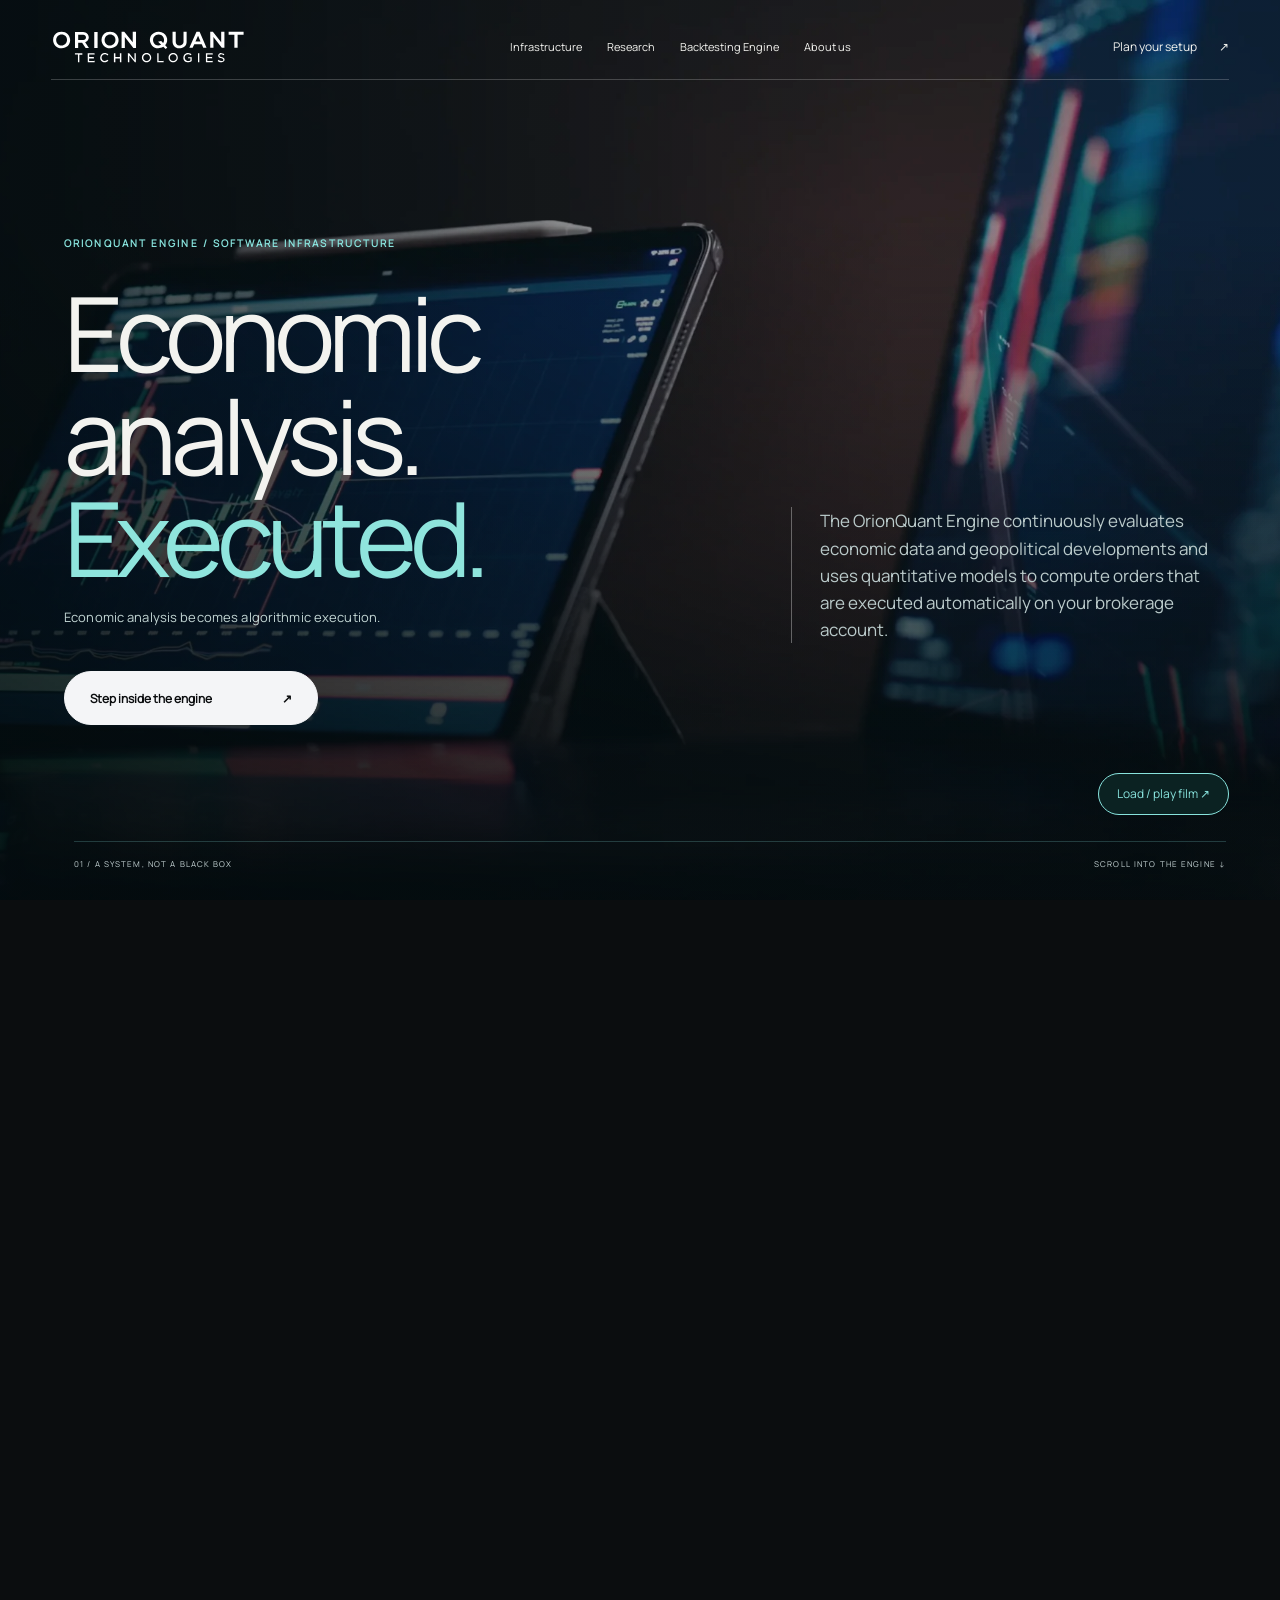
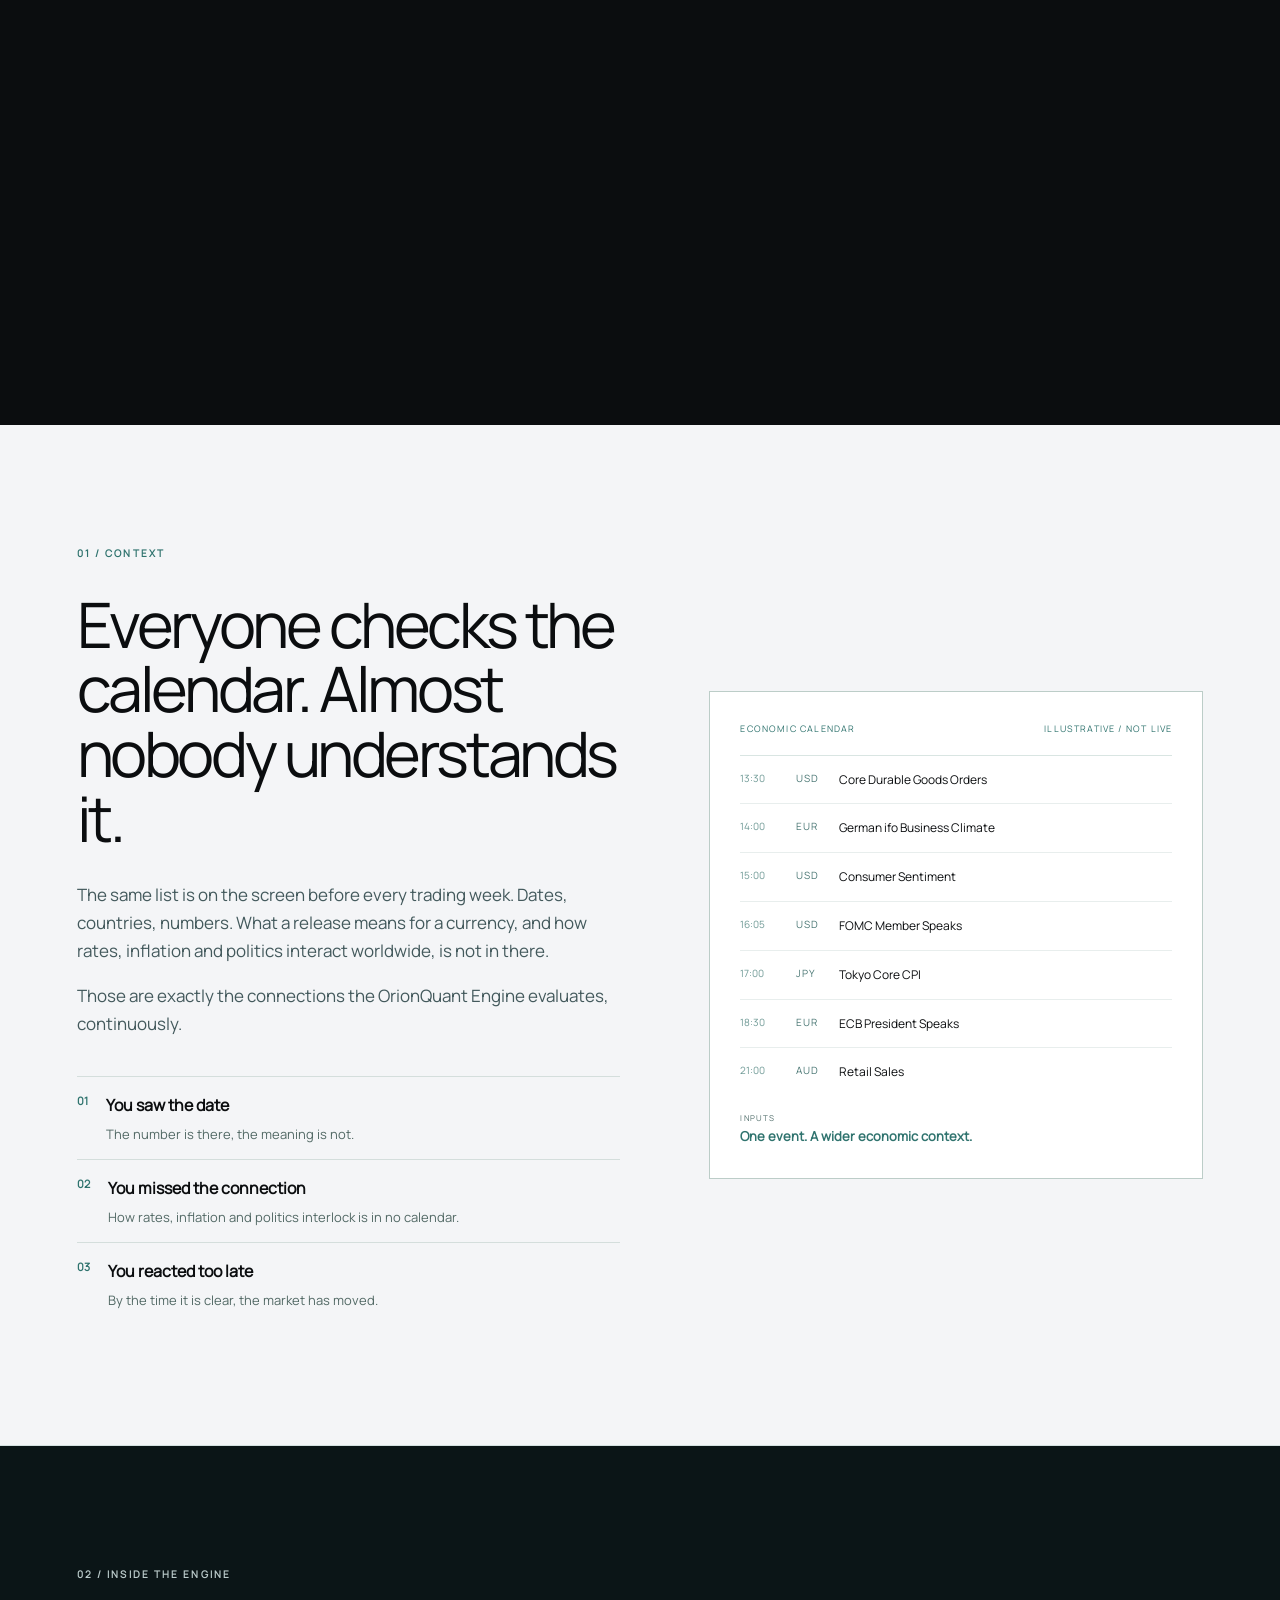
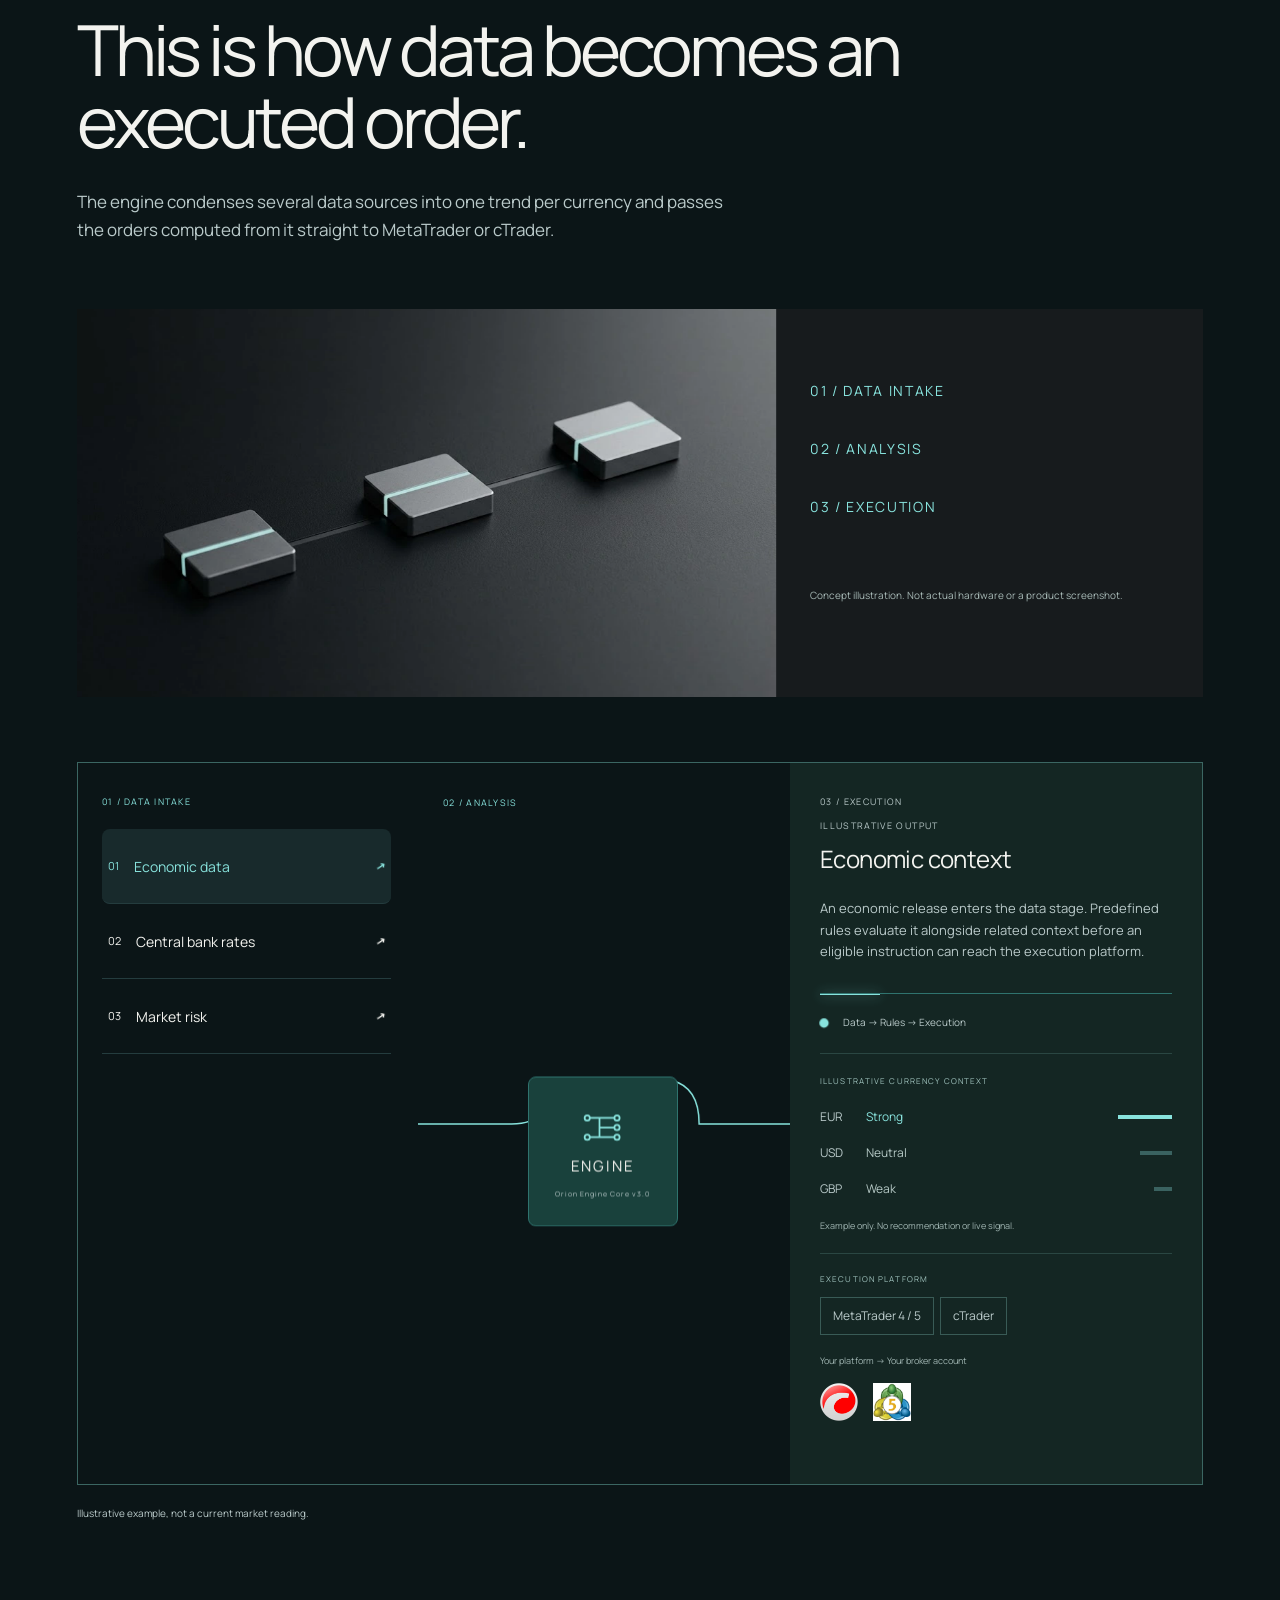
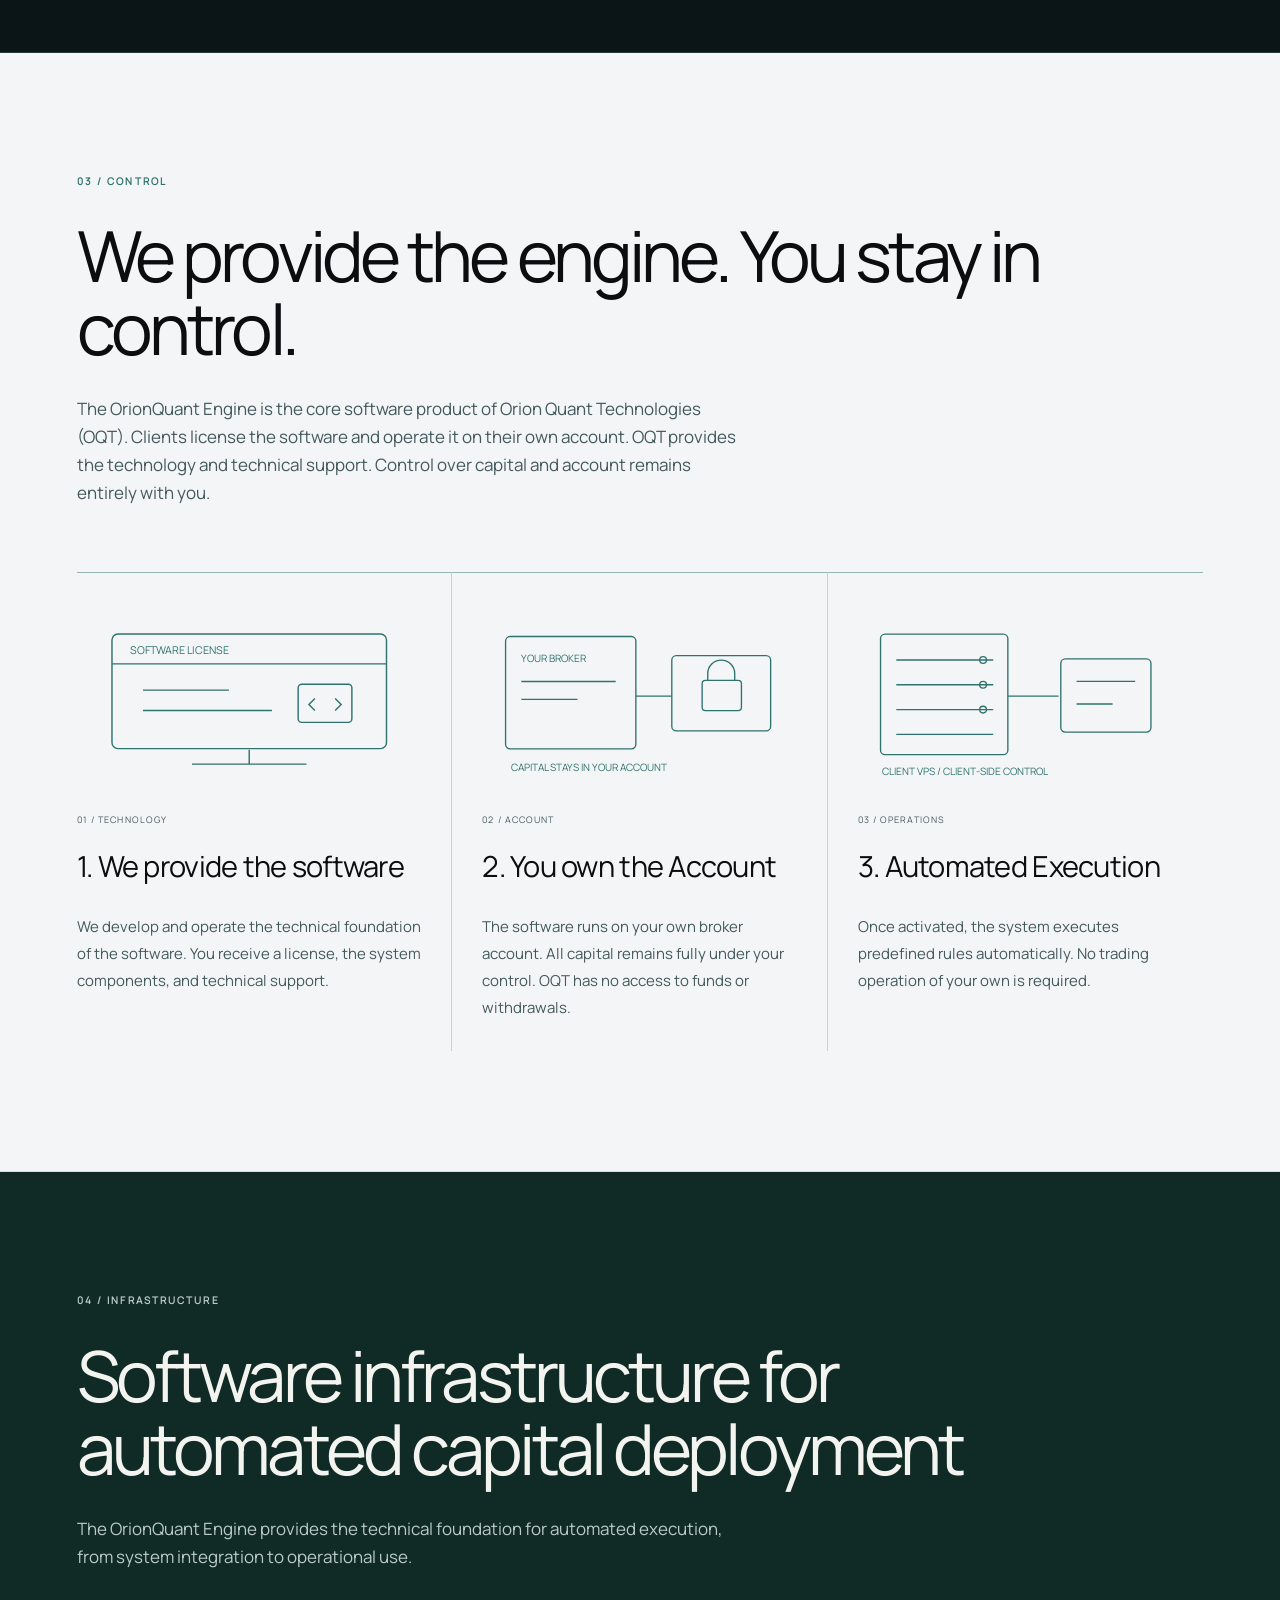
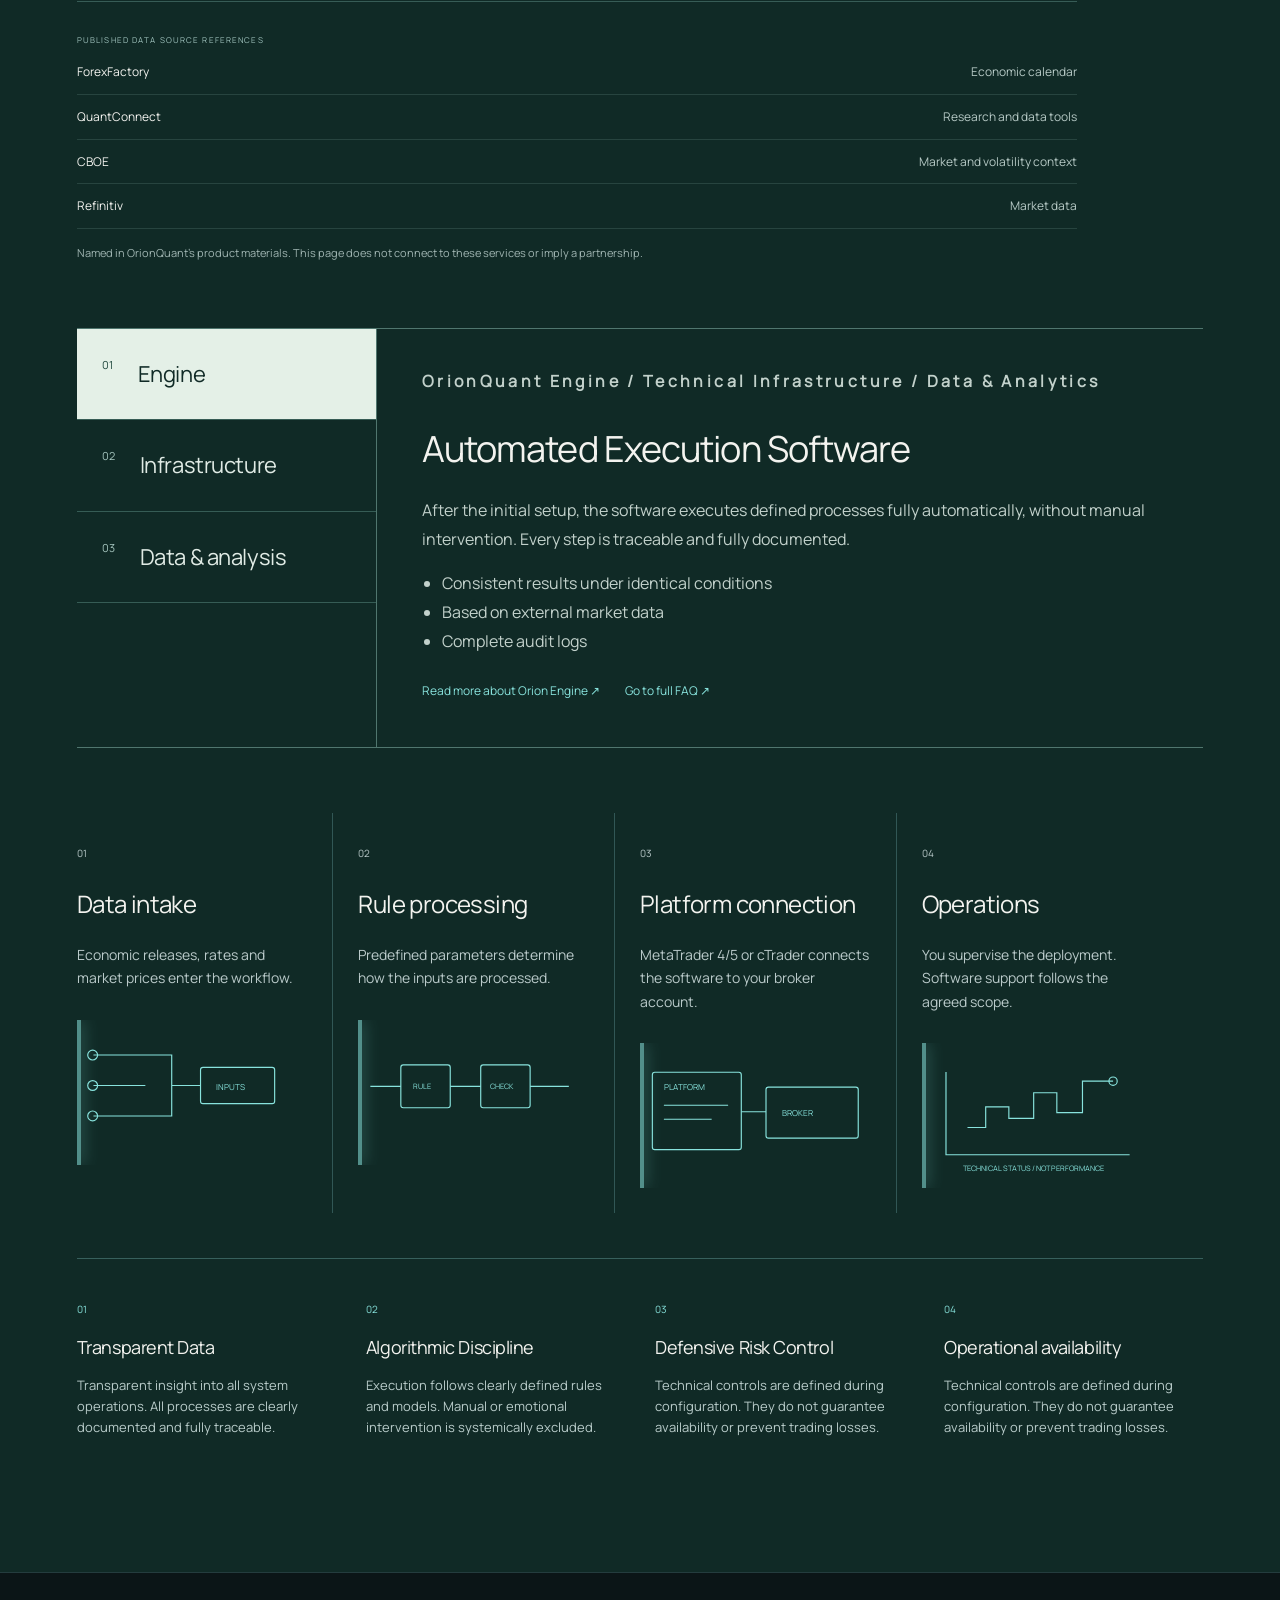
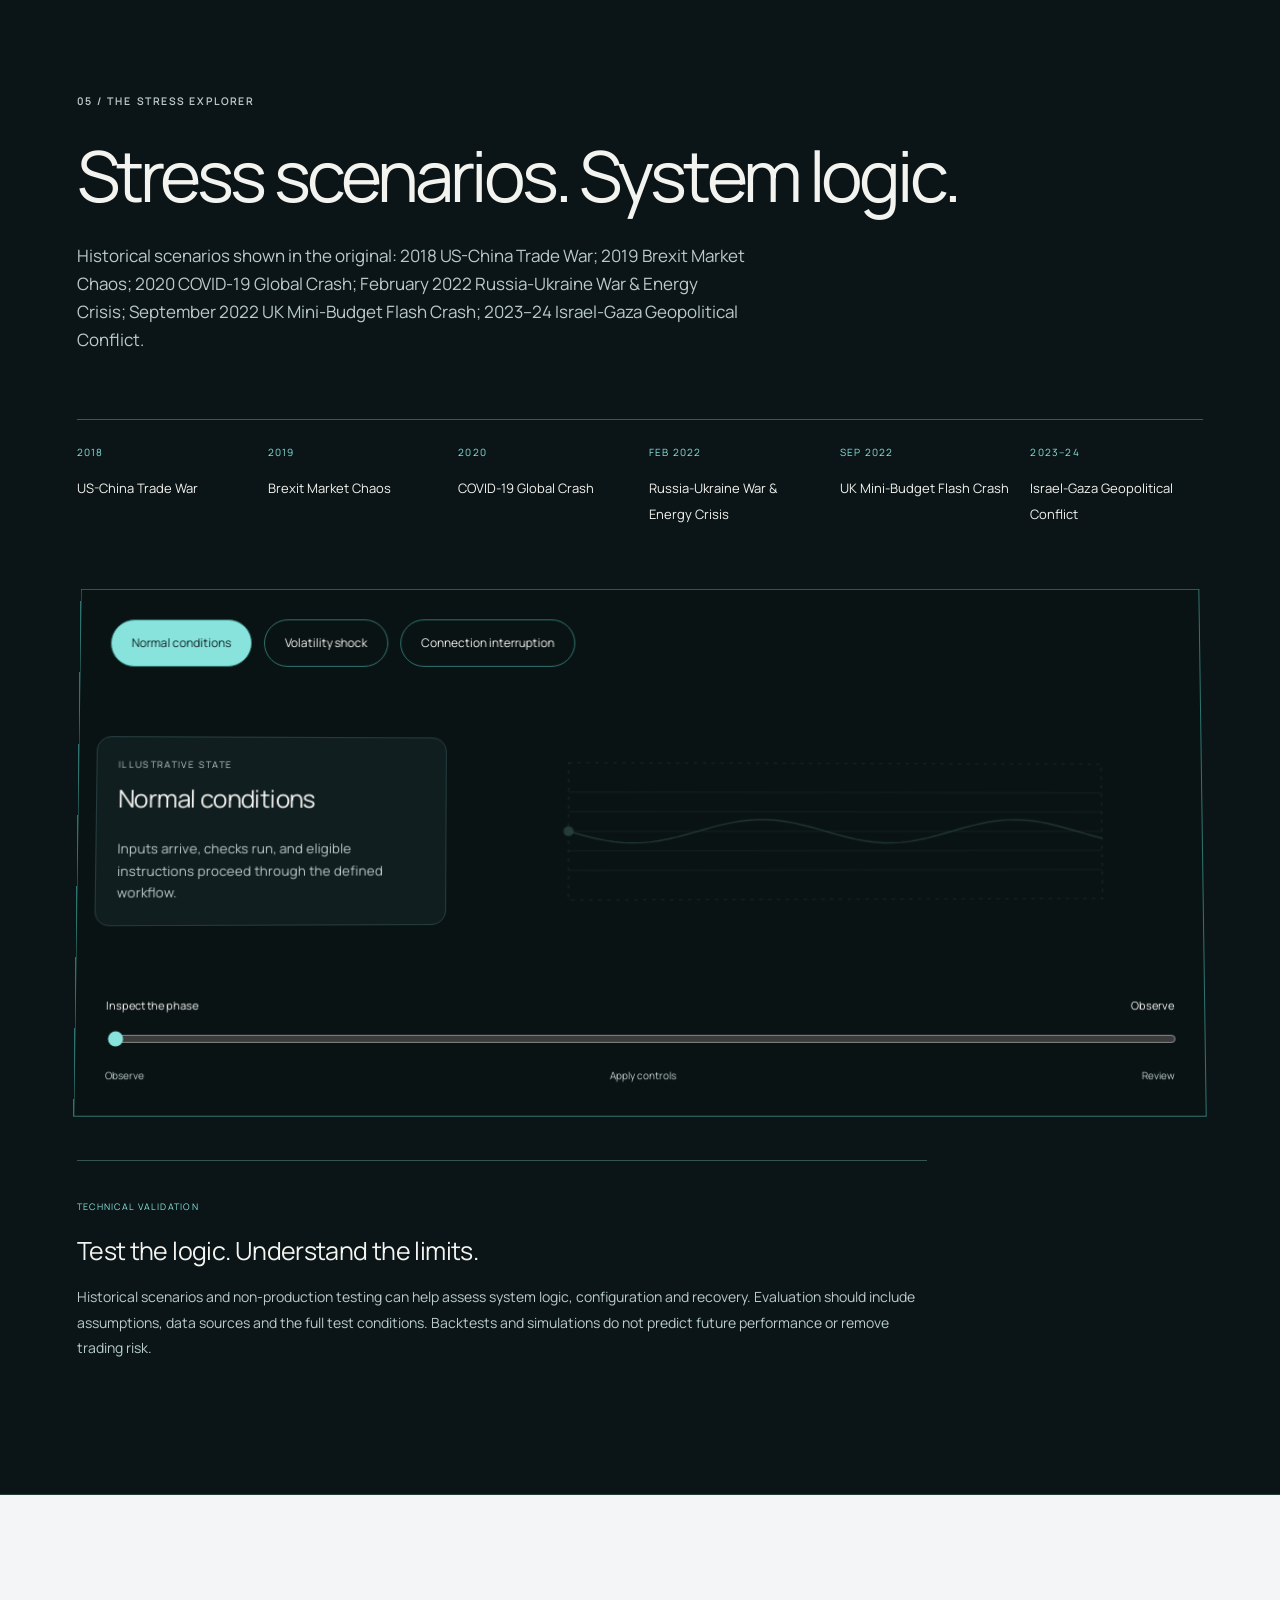
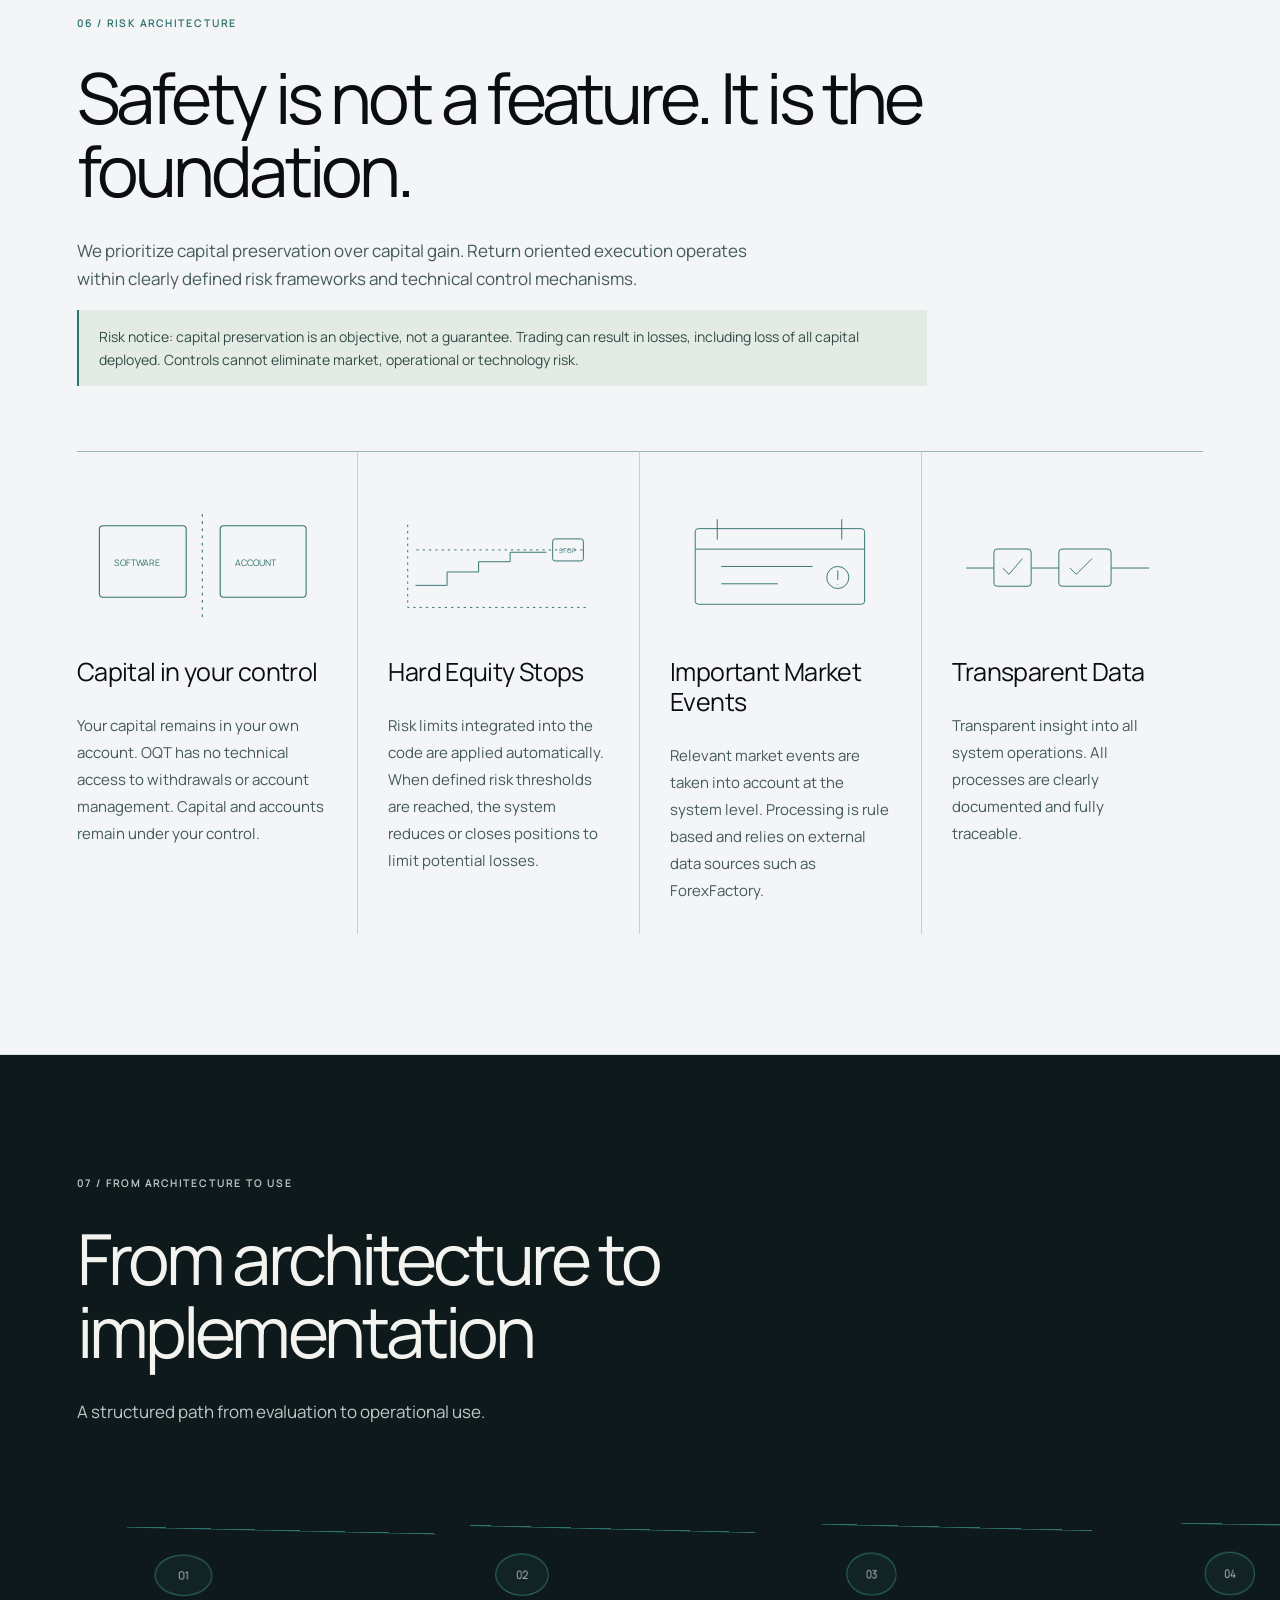
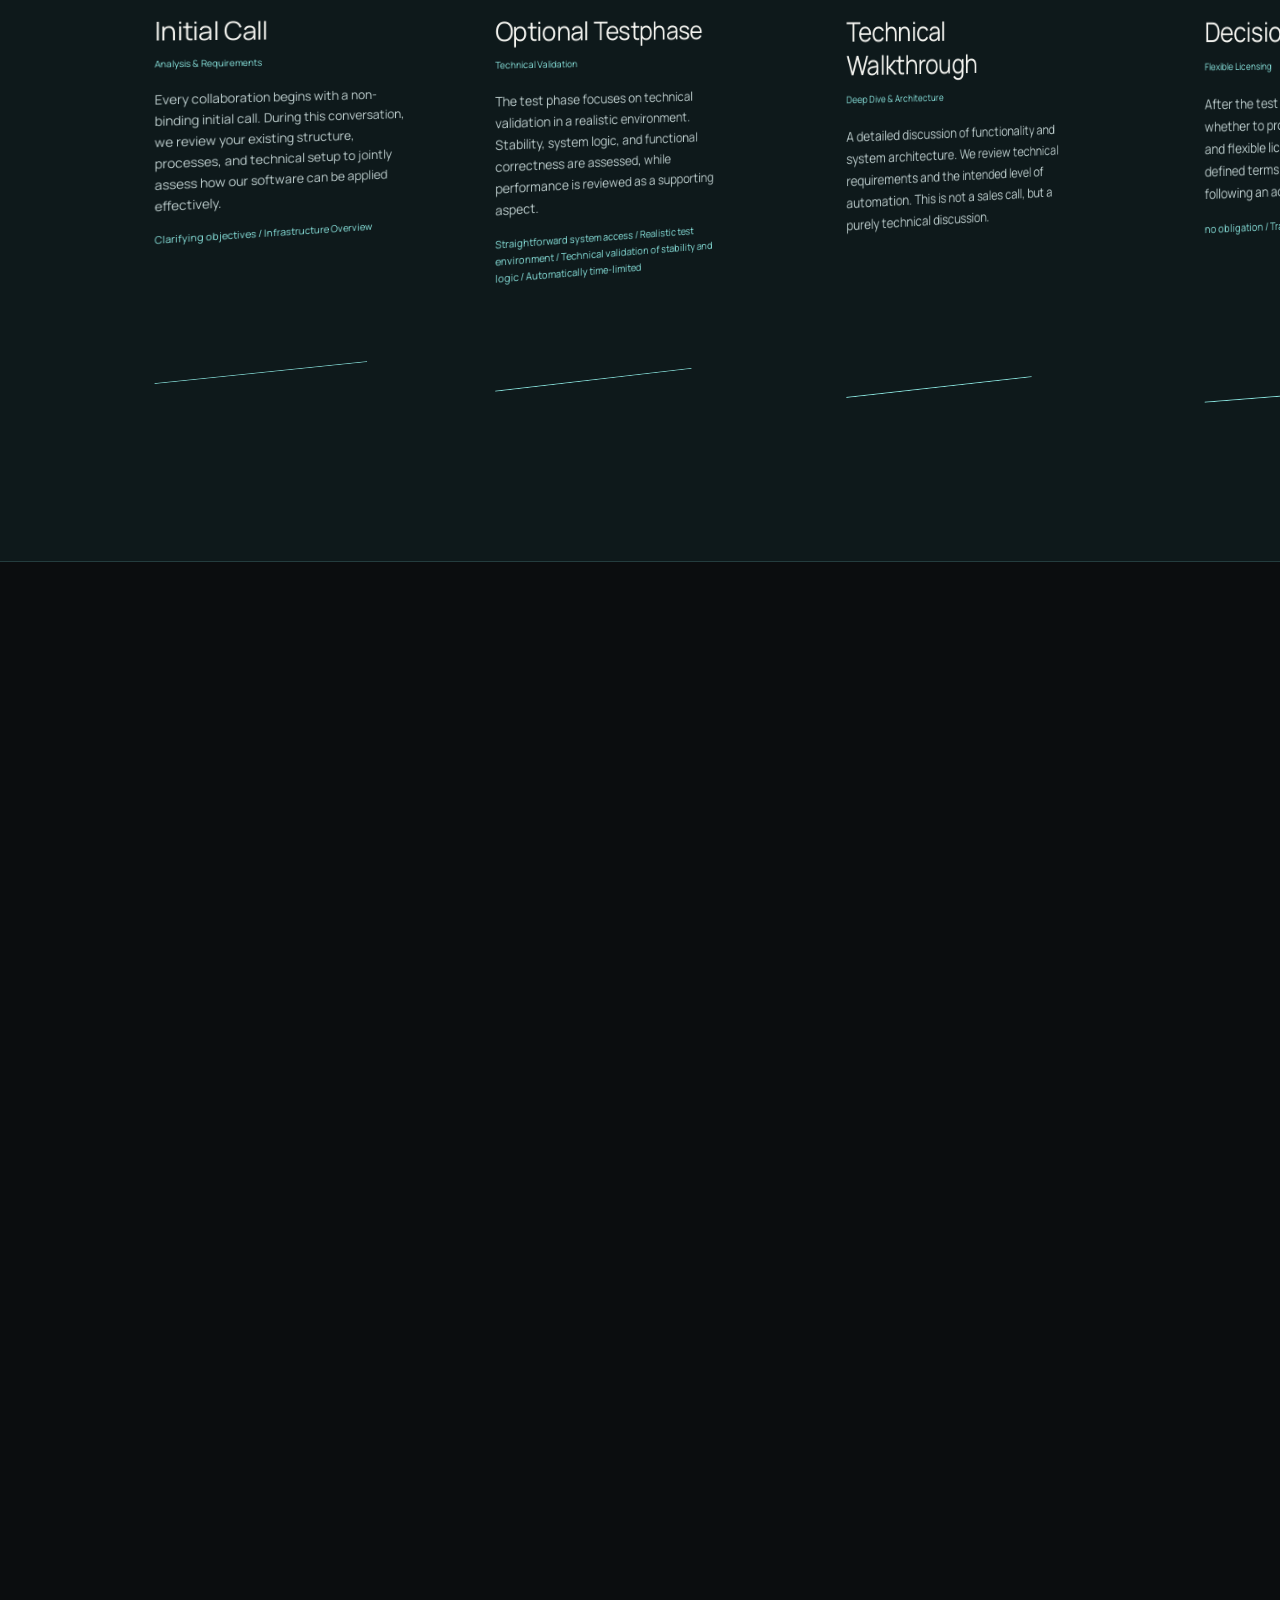
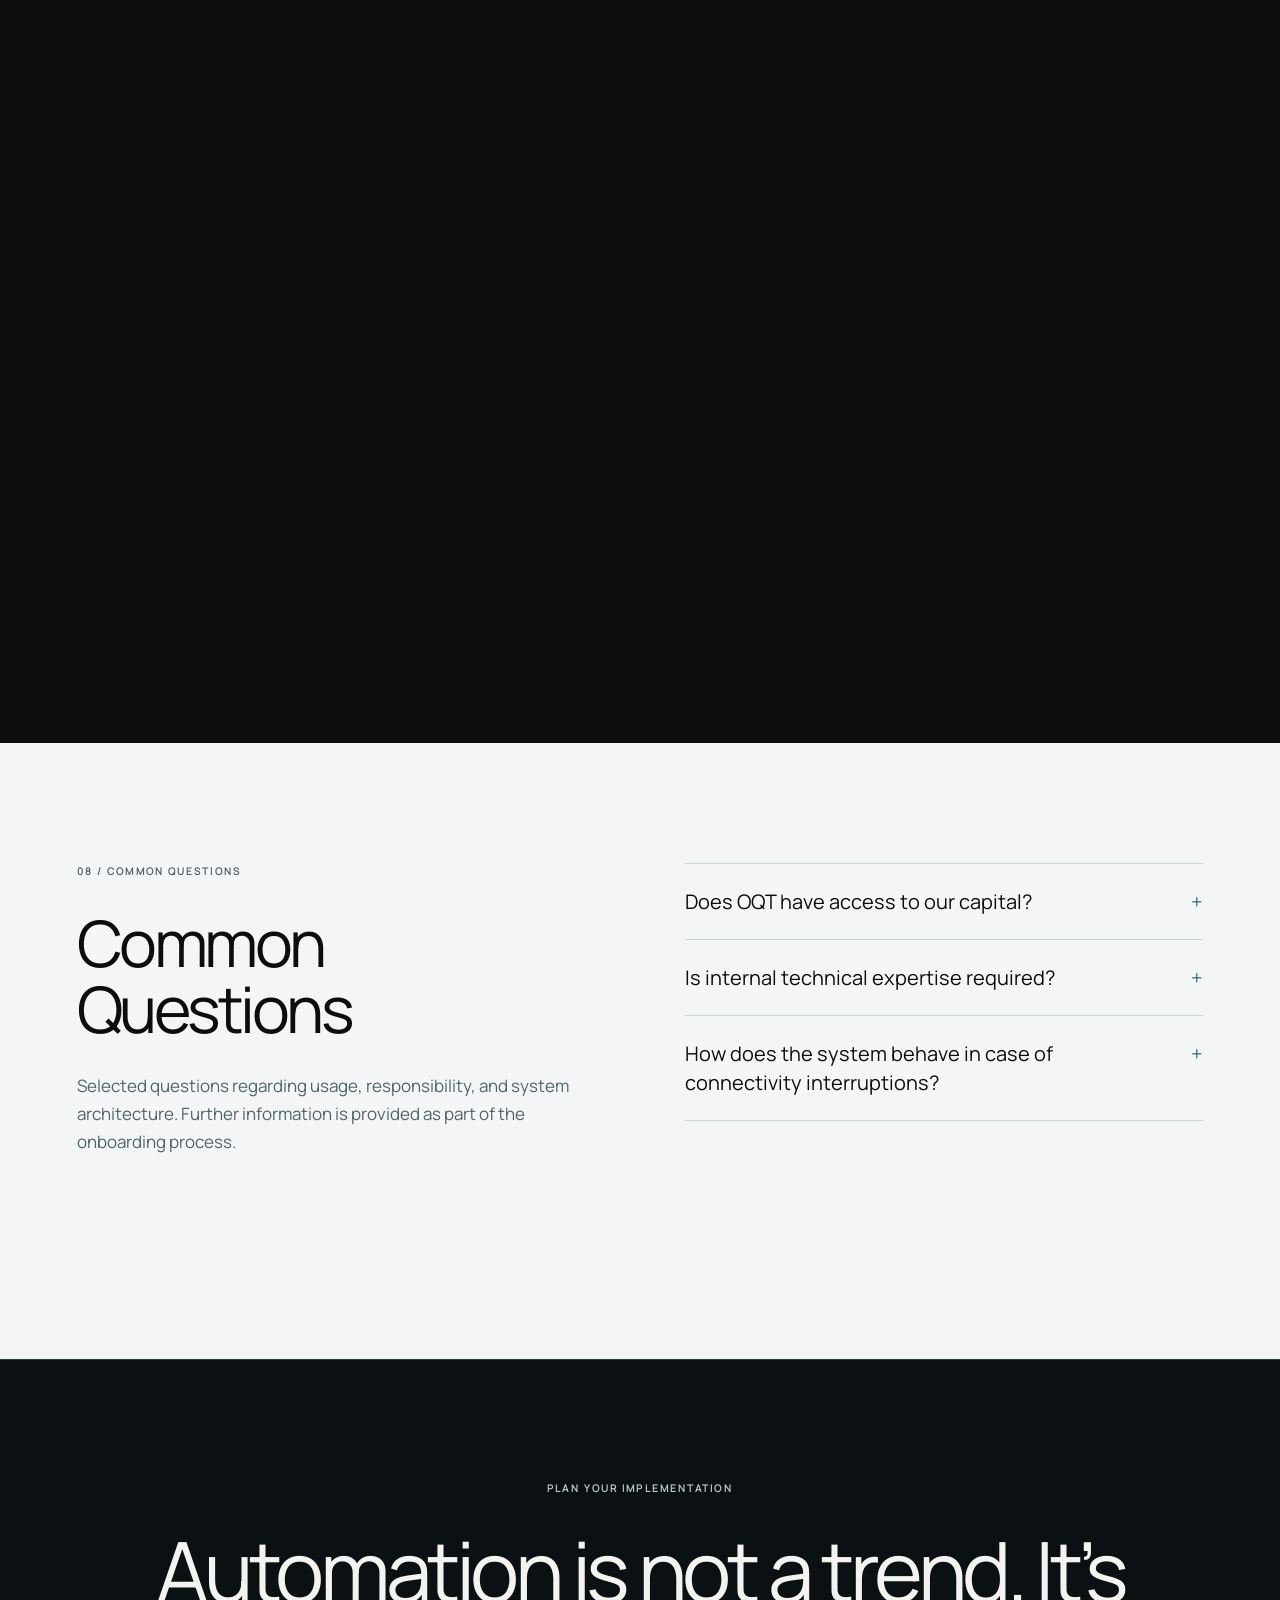
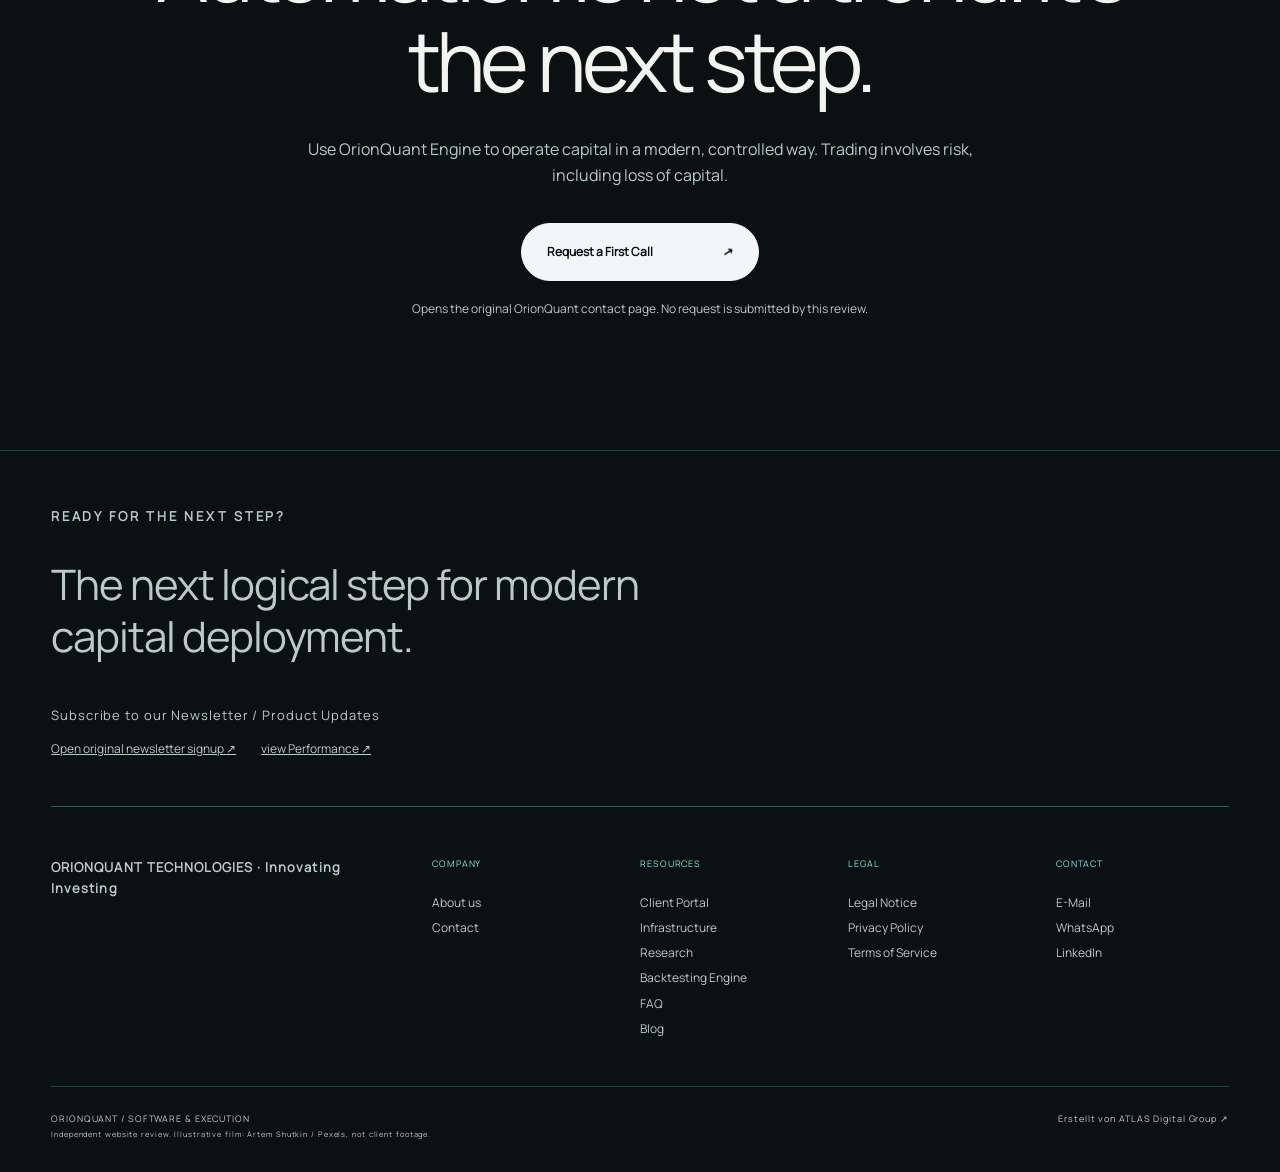
==== commit 5e544d58: "Orion: editorial-v2b-20261009 (Cache-Version)" ====
--- a/index.html
+++ b/index.html
@@ -1,6 +1,6 @@
 <!DOCTYPE html>
 
-<html lang="en"><head><meta charset="utf-8"/><meta content="width=device-width,initial-scale=1" name="viewport"/><meta content="noindex,nofollow" name="robots"/><title>Trading infrastructure | Design study</title><link href="1-style.css?v=editorial-v2-20261009" rel="stylesheet"/></head><body><header class="top"><a class="wordmark" href="#home"><img alt="Orion Quant Technologies" height="39" src="3-orion-logo-original.svg" width="220"/></a><nav aria-label="Main"><a href="https://www.orionquant.com/infrastructure/">Infrastructure</a><a href="https://www.orionquant.com/research/">Research</a><a href="https://www.orionquant.com/backtesting-engine/">Backtesting Engine</a><a href="https://www.orionquant.com/about-us/">About us</a></nav><a class="contact" href="https://www.orionquant.com/contact-us/">Plan your setup <span>↗</span></a></header><main>
+<html lang="en"><head><meta charset="utf-8"/><meta content="width=device-width,initial-scale=1" name="viewport"/><meta content="noindex,nofollow" name="robots"/><title>Trading infrastructure | Design study</title><link href="1-style.css?v=editorial-v2b-20261009" rel="stylesheet"/></head><body><header class="top"><a class="wordmark" href="#home"><img alt="Orion Quant Technologies" height="39" src="3-orion-logo-original.svg" width="220"/></a><nav aria-label="Main"><a href="https://www.orionquant.com/infrastructure/">Infrastructure</a><a href="https://www.orionquant.com/research/">Research</a><a href="https://www.orionquant.com/backtesting-engine/">Backtesting Engine</a><a href="https://www.orionquant.com/about-us/">About us</a></nav><a class="contact" href="https://www.orionquant.com/contact-us/">Plan your setup <span>↗</span></a></header><main>
 <section class="hero" id="home"><div class="film-stage"><video aria-label="Illustrative trading workspace film" autoplay="" loop="" muted="" playsinline="" poster="12-trading-poster-desktop.webp" preload="metadata"><source media="(max-width: 650px)" src="11-trading-hero-phone.mp4" type="video/mp4"/><source src="10-trading-hero-desktop.mp4" type="video/mp4"/></video><div class="hero-shade"></div></div><div class="hero-content"><p class="eyebrow">ORIONQUANT ENGINE / SOFTWARE INFRASTRUCTURE</p><h1>Economic analysis.<br/><span class="hero-accent">Executed.</span></h1><p class="hero-original-line">Economic analysis becomes algorithmic execution.</p><p class="lead">The OrionQuant Engine continuously evaluates economic data and geopolitical developments and uses quantitative models to compute orders that are executed automatically on your brokerage account.</p><a class="button" href="#engine">Step inside the engine <span>↗</span></a></div><button class="film-start" hidden="" type="button">Play film ↗</button><div class="hero-foot"><span>01 / A SYSTEM, NOT A BLACK BOX</span><span>SCROLL INTO THE ENGINE ↓</span></div></section>
 <section class="context section" id="context"><div class="section-head"><p class="eyebrow">01 / CONTEXT</p><h2>Everyone checks the calendar. Almost nobody understands it.</h2><p>The same list is on the screen before every trading week. Dates, countries, numbers. What a release means for a currency, and how rates, inflation and politics interact worldwide, is not in there.</p><p>Those are exactly the connections the OrionQuant Engine evaluates, continuously.</p><ul class="context-points"><li><b>01</b><div><strong>You saw the date</strong><p>The number is there, the meaning is not.</p></div></li><li><b>02</b><div><strong>You missed the connection</strong><p>How rates, inflation and politics interlock is in no calendar.</p></div></li><li><b>03</b><div><strong>You reacted too late</strong><p>By the time it is clear, the market has moved.</p></div></li></ul></div><div class="context-art calendar-stack"><div class="calendar-sheet back"></div><div class="calendar-sheet"><div class="calendar-top"><span>ECONOMIC CALENDAR</span><span>ILLUSTRATIVE / NOT LIVE</span></div><div aria-label="Original illustrative economic calendar" class="calendar-window" tabindex="0"><div class="calendar-row"><b>13:30</b><i>USD</i><span>Core Durable Goods Orders</span></div><div class="calendar-row"><b>14:00</b><i>EUR</i><span>German ifo Business Climate</span></div><div class="calendar-row"><b>15:00</b><i>USD</i><span>Consumer Sentiment</span></div><div class="calendar-row"><b>16:05</b><i>USD</i><span>FOMC Member Speaks</span></div><div class="calendar-row"><b>17:00</b><i>JPY</i><span>Tokyo Core CPI</span></div><div class="calendar-row"><b>18:30</b><i>EUR</i><span>ECB President Speaks</span></div><div class="calendar-row"><b>21:00</b><i>AUD</i><span>Retail Sales</span></div><div class="calendar-row"><b>22:15</b><i>CNY</i><span>Manufacturing PMI</span></div><div class="calendar-row"><b>23:00</b><i>GBP</i><span>Bank Holiday</span></div><div class="calendar-row"><b>09:30</b><i>GBP</i><span>Mortgage Approvals</span></div><div class="calendar-row"><b>11:00</b><i>EUR</i><span>Core CPI Flash Estimate</span></div><div class="calendar-row"><b>14:15</b><i>USD</i><span>ADP Employment Change</span></div><div class="calendar-row"><b>14:30</b><i>USD</i><span>Prelim GDP q/q</span></div><div class="calendar-week">KW 36</div><div class="calendar-row"><b>09:00</b><i>CHF</i><span>Foreign Currency Reserves</span></div><div class="calendar-row"><b>14:30</b><i>USD</i><span>Unemployment Claims</span></div><div class="calendar-row"><b>14:30</b><i>CAD</i><span>Employment Change</span></div><div class="calendar-row"><b>15:45</b><i>CAD</i><span>Ivey PMI</span></div><div class="calendar-row"><b>16:00</b><i>CNY</i><span>CPI y/y</span></div><div class="calendar-row"><b>08:00</b><i>GBP</i><span>GDP m/m</span></div><div class="calendar-row"><b>11:00</b><i>EUR</i><span>ZEW Economic Sentiment</span></div><div class="calendar-row"><b>14:15</b><i>EUR</i><span>Main Refinancing Rate</span></div><div class="calendar-row"><b>14:30</b><i>AUD</i><span>Unemployment Rate</span></div><div class="calendar-row"><b>03:30</b><i>AUD</i><span>Goods Trade Balance</span></div><div class="calendar-row"><b>07:55</b><i>CAD</i><span>BOC Gov Speaks</span></div><div class="calendar-row"><b>06:41</b><i>CNY</i><span>New Loans</span></div><div class="calendar-row"><b>14:30</b><i>USD</i><span>Core Retail Sales</span></div><div class="calendar-week">KW 37</div><div class="calendar-row"><b>03:30</b><i>AUD</i><span>NAB Business Confidence</span></div><div class="calendar-row"><b>08:00</b><i>GBP</i><span>Claimant Count Change</span></div><div class="calendar-row"><b>08:00</b><i>GBP</i><span>Average Earnings Index</span></div><div class="calendar-row"><b>14:30</b><i>USD</i><span>Core CPI y/y?</span></div><div class="calendar-row"><b>14:30</b><i>USD</i><span>CPI m/m</span></div><div class="calendar-row"><b>11:00</b><i>EUR</i><span>Industrial Production</span></div><div class="calendar-row"><b>14:15</b><i>EUR</i><span>Monetary Policy Statement</span></div><div class="calendar-row"><b>16:00</b><i>USD</i><span>Crude Oil Inventories</span></div><div class="calendar-row"><b>23:50</b><i>JPY</i><span>Core Machinery Orders</span></div><div class="calendar-row"><b>10:00</b><i>EUR</i><span>Trade Balance</span></div><div class="calendar-row"><b>13:00</b><i>GBP</i><span>Official Bank Rate</span></div><div class="calendar-row"><b>14:30</b><i>USD</i><span>Retail Sales m/m</span></div><div class="calendar-row"><b>15:15</b><i>USD</i><span>Industrial Production</span></div><div class="calendar-row"><b>16:00</b><i>USD</i><span>Consumer Sentiment</span></div><div class="calendar-row"><b>22:30</b><i>NZD</i><span>Business NZ Manufacturing</span></div></div><div class="calendar-bottom"><span>INPUTS</span><strong>One event. A wider economic context.</strong></div></div></div></section>
 <section class="engine section" id="engine"><div class="section-head"><p class="eyebrow">02 / INSIDE THE ENGINE</p><h2>This is how data becomes an executed order.</h2><p>The engine condenses several data sources into one trend per currency and passes the orders computed from it straight to MetaTrader or cTrader.</p></div><figure class="concept-figure editorial-concept"><img alt="Conceptual illustration of three connected stages, not actual Orion hardware" height="572" loading="lazy" src="1-orion-concept-gemini.webp" width="1024"/><figcaption><span>01 / DATA INTAKE</span><span>02 / ANALYSIS</span><span>03 / EXECUTION</span></figcaption><p>Concept illustration. Not actual hardware or a product screenshot.</p></figure><div class="engine-lab"><div aria-label="Data inputs" class="input-list" role="group"><span class="node-label">01 / DATA INTAKE</span><button aria-pressed="true" data-input="macro">01 <span>Economic data</span><b>↗</b></button><button aria-pressed="false" data-input="rates">02 <span>Central bank rates</span><b>↗</b></button><button aria-pressed="false" data-input="risk">03 <span>Market risk</span><b>↗</b></button></div><div aria-hidden="true" class="engine-core"><span class="node-label">02 / ANALYSIS</span><div class="core-disc"><span class="logic-mark"><svg aria-hidden="true" fill="none" height="32" stroke="currentColor" stroke-width="2" viewbox="0 0 48 36" width="42"><path d="M8 7h12v22H8M20 18h17M20 7h17M20 29h17"></path><circle cx="6" cy="7" r="3"></circle><circle cx="6" cy="29" r="3"></circle><circle cx="40" cy="7" r="3"></circle><circle cx="40" cy="18" r="3"></circle><circle cx="40" cy="29" r="3"></circle></svg></span>ENGINE<br/><small>Orion Engine Core v3.0</small></div><svg class="engine-path" viewbox="0 0 500 400"><path d="M0 200H125Q180 200 180 140H320Q375 140 375 200H500"></path></svg></div><div class="engine-output"><span class="node-label">03 / EXECUTION</span><span>ILLUSTRATIVE OUTPUT</span><h3 id="input-title">Economic context</h3><p id="input-detail">An economic release enters the data stage. Predefined rules evaluate it alongside related context before an eligible instruction can reach the execution platform.</p><div class="output-stage"><i></i><span>Data → Rules → Execution</span></div><div class="currency-context"><span>ILLUSTRATIVE CURRENCY CONTEXT</span><div><b>EUR</b><i class="positive">Strong</i><em></em></div><div><b>USD</b><i>Neutral</i><em></em></div><div><b>GBP</b><i>Weak</i><em></em></div><small>Example only. No recommendation or live signal.</small></div><div class="platform-target"><span>EXECUTION PLATFORM</span><strong>MetaTrader 4 / 5</strong><strong>cTrader</strong><small>Your platform → Your broker account</small><div class="platform-marks"><img alt="cTrader" height="600" loading="lazy" src="2-ctrader-original.webp" width="600"/><img alt="MetaTrader 5" height="230" loading="lazy" src="4-metatrader-original.png" width="230"/></div></div></div></div><p class="fine">Illustrative example, not a current market reading.</p></section>
@@ -11,4 +11,4 @@
 <section class="process section" id="process"><div class="section-head"><p class="eyebrow">07 / FROM ARCHITECTURE TO USE</p><h2>From architecture to implementation</h2><p>A structured path from evaluation to operational use.</p></div><div class="process-list">
 <article><span>01</span><div><h3>Initial Call</h3><small class="process-label">Analysis &amp; Requirements</small><p>Every collaboration begins with a non-binding initial call. During this conversation, we review your existing structure, processes, and technical setup to jointly assess how our software can be applied effectively.</p><p class="step-notes">Clarifying objectives / Infrastructure Overview</p></div><i></i></article><article><span>02</span><div><h3>Optional Testphase</h3><small class="process-label">Technical Validation</small><p>The test phase focuses on technical validation in a realistic environment. Stability, system logic, and functional correctness are assessed, while performance is reviewed as a supporting aspect.</p><p class="step-notes">Straightforward system access / Realistic test environment / Technical validation of stability and logic / Automatically time-limited</p></div><i></i></article><article><span>03</span><div><h3>Technical Walkthrough</h3><small class="process-label">Deep Dive &amp; Architecture</small><p>A detailed discussion of functionality and system architecture. We review technical requirements and the intended level of automation. This is not a sales call, but a purely technical discussion.</p></div><i></i></article><article><span>04</span><div><h3>Decision &amp; Contract</h3><small class="process-label">Flexible Licensing</small><p>After the test phase, you decide freely whether to proceed. We offer transparent and flexible licensing models with clear defined terms. Continuation only occurs following an active decision.</p><p class="step-notes">no obligation / Transparent pricing models</p></div><i></i></article><article><span>05</span><div><h3>Installation &amp; Setup</h3><small class="process-label">Installation &amp; Setup</small><p>Following the agreement, we provide the license and all required setup files. Installation is completed either independently using clear documentation or with support from our technical team.</p><p class="step-notes">Separation of software and capital / Installation within your own environment</p></div><i></i></article><article><span>06</span><div><h3>Go-Live</h3><small class="process-label">Activation</small><p>You activate the system independently within your existing infrastructure. Operational control remains entirely with your organization. OQT provides software and technical support only.</p><p class="step-notes">Operational control remains with client / Client-side operation</p></div><i></i></article><article><span>07</span><div><h3>Ongoing Support</h3><small class="process-label">Maintenance</small><p>Throughout the license term, we provide technical support, system updates, and assistance with configuration questions. Operational responsibility remains entirely with the customer.</p><p class="step-notes">Regular system updates / Technical support / Support during initial setup / Support for software-related issues</p></div><i></i></article></div></section>
 <section class="faq section" id="faq"><div class="section-head"><p class="eyebrow">08 / COMMON QUESTIONS</p><h2>Common Questions</h2><p>Selected questions regarding usage, responsibility, and system architecture. Further information is provided as part of the onboarding process.</p></div><div class="faq-list"><details><summary>Does OQT have access to our capital?</summary><p>No. OQT is a non-custodial software solution. Your capital remains entirely in your own brokerage account. The software operates within your existing account structure and has no access to withdrawals or external transactions.</p></details><details><summary>Is internal technical expertise required?</summary><p>Please confirm the requirements and hosting model during technical onboarding. Operating trading software requires risk awareness, configuration and ongoing supervision.</p></details><details><summary>How does the system behave in case of connectivity interruptions?</summary><p>Please confirm the requirements and hosting model during technical onboarding. Operating trading software requires risk awareness, configuration and ongoing supervision.</p></details></div></section>
-<section class="closing section" id="contact"><div aria-hidden="true" class="closing-orbit"></div><p class="eyebrow">PLAN YOUR IMPLEMENTATION</p><h2>Automation is not a trend. It’s the next step.</h2><p>Use OrionQuant Engine to operate capital in a modern, controlled way. Trading involves risk, including loss of capital.</p><a class="button" href="https://www.orionquant.com/contact-us/">Request a First Call <span>↗</span></a><p class="fine">Opens the original OrionQuant contact page. No request is submitted by this review.</p></section></main><footer><div class="source-newsletter"><p class="eyebrow">READY FOR THE NEXT STEP?</p><h3>The next logical step for modern capital deployment.</h3><p>Subscribe to our Newsletter / Product Updates</p><a href="https://www.orionquant.com/">Open original newsletter signup ↗</a><a href="https://www.orionquant.com/infrastructure/">view Performance ↗</a></div><div class="original-footer-links"><strong>ORIONQUANT TECHNOLOGIES · Innovating Investing</strong><div><span>COMPANY</span><a href="https://www.orionquant.com/about-us/">About us</a><a href="https://www.orionquant.com/contact-us/">Contact</a></div><div><span>RESOURCES</span><a href="https://www.orionquant.com/dashboard/">Client Portal</a><a href="https://www.orionquant.com/infrastructure/">Infrastructure</a><a href="https://www.orionquant.com/research/">Research</a><a href="https://www.orionquant.com/backtesting-engine/">Backtesting Engine</a><a href="https://www.orionquant.com/faq/">FAQ</a><a href="https://blog.orionquant.com/">Blog</a></div><div><span>LEGAL</span><a href="https://www.orionquant.com/impressum/">Legal Notice</a><a href="https://www.orionquant.com/privacy/">Privacy Policy</a><a href="https://www.orionquant.com/terms/">Terms of Service</a></div><div><span>CONTACT</span><a href="mailto:info@orionquant.com">E-Mail</a><a href="https://wa.me/message/NNB75WGAIZERP1">WhatsApp</a><a href="https://www.linkedin.com/in/felixtrauner">LinkedIn</a></div></div><span>ORIONQUANT / SOFTWARE &amp; EXECUTION<br/><small>Independent website review. Illustrative film: Artem Shutkin / Pexels, not client footage.</small></span><a href="https://atlasdigitalgroup.de">Erstellt von ATLAS Digital Group ↗</a></footer><script src="6-gsap.min.js"></script><script src="7-ScrollTrigger.min.js"></script><script src="8-lenis.min.js"></script><script src="3-motion.js?v=editorial-v2-20261009"></script><script src="4-premium.js?v=editorial-v2-20261009"></script><script src="5-field.js?v=editorial-v2-20261009" type="module"></script><script src="14-editorial.js?v=editorial-v2-20261009"></script></body></html>
+<section class="closing section" id="contact"><div aria-hidden="true" class="closing-orbit"></div><p class="eyebrow">PLAN YOUR IMPLEMENTATION</p><h2>Automation is not a trend. It’s the next step.</h2><p>Use OrionQuant Engine to operate capital in a modern, controlled way. Trading involves risk, including loss of capital.</p><a class="button" href="https://www.orionquant.com/contact-us/">Request a First Call <span>↗</span></a><p class="fine">Opens the original OrionQuant contact page. No request is submitted by this review.</p></section></main><footer><div class="source-newsletter"><p class="eyebrow">READY FOR THE NEXT STEP?</p><h3>The next logical step for modern capital deployment.</h3><p>Subscribe to our Newsletter / Product Updates</p><a href="https://www.orionquant.com/">Open original newsletter signup ↗</a><a href="https://www.orionquant.com/infrastructure/">view Performance ↗</a></div><div class="original-footer-links"><strong>ORIONQUANT TECHNOLOGIES · Innovating Investing</strong><div><span>COMPANY</span><a href="https://www.orionquant.com/about-us/">About us</a><a href="https://www.orionquant.com/contact-us/">Contact</a></div><div><span>RESOURCES</span><a href="https://www.orionquant.com/dashboard/">Client Portal</a><a href="https://www.orionquant.com/infrastructure/">Infrastructure</a><a href="https://www.orionquant.com/research/">Research</a><a href="https://www.orionquant.com/backtesting-engine/">Backtesting Engine</a><a href="https://www.orionquant.com/faq/">FAQ</a><a href="https://blog.orionquant.com/">Blog</a></div><div><span>LEGAL</span><a href="https://www.orionquant.com/impressum/">Legal Notice</a><a href="https://www.orionquant.com/privacy/">Privacy Policy</a><a href="https://www.orionquant.com/terms/">Terms of Service</a></div><div><span>CONTACT</span><a href="mailto:info@orionquant.com">E-Mail</a><a href="https://wa.me/message/NNB75WGAIZERP1">WhatsApp</a><a href="https://www.linkedin.com/in/felixtrauner">LinkedIn</a></div></div><span>ORIONQUANT / SOFTWARE &amp; EXECUTION<br/><small>Independent website review. Illustrative film: Artem Shutkin / Pexels, not client footage.</small></span><a href="https://atlasdigitalgroup.de">Erstellt von ATLAS Digital Group ↗</a></footer><script src="6-gsap.min.js"></script><script src="7-ScrollTrigger.min.js"></script><script src="8-lenis.min.js"></script><script src="3-motion.js?v=editorial-v2b-20261009"></script><script src="4-premium.js?v=editorial-v2b-20261009"></script><script src="5-field.js?v=editorial-v2b-20261009" type="module"></script><script src="14-editorial.js?v=editorial-v2b-20261009"></script></body></html>
--- a/1-style.css
+++ b/1-style.css
@@ -49,3 +49,4 @@
 @media(max-width:1000px){.service-stage{grid-template-columns:220px 1fr}.section{padding:95px 6vw}.faq{grid-template-columns:1fr}.hero .lead{font-size:15px}.hero h1{font-size:clamp(64px,9vw,96px)}}
 @media(max-width:650px){.top{top:15px;height:55px;left:6vw;right:6vw}.wordmark img{width:155px}.hero-content{display:block;padding:125px 6vw 115px}.hero h1{font-size:clamp(54px,15.2vw,68px);line-height:1.02;max-width:100%;margin:0 0 19px}.hero .eyebrow{font-size:8px;line-height:1.5;max-width:230px;margin-bottom:25px}.hero .hero-original-line{font-size:11px;margin-bottom:24px;max-width:300px}.hero .lead{font-size:14px;line-height:1.7;border:0;padding:0;max-width:325px}.hero-content>.button{margin-top:22px;min-height:50px;padding:13px 20px}.hero-shade{background:linear-gradient(90deg,rgba(3,11,14,.8),rgba(3,11,14,.35)),linear-gradient(0deg,#07131666,transparent)}.hero-foot{left:6vw;right:6vw;bottom:20px}.section{padding:78px 6vw}.section-head h2,.context h2{font-size:45px}.section-head>p:not(.eyebrow){font-size:16px}.control-grid article,.risk-grid article{padding:27px 0;border-right:0}.control-grid h3{font-size:28px}.control-grid .visual{height:170px!important;max-width:290px}.risk-art{max-width:260px}.risk-grid h3{font-size:28px}.editorial-concept{display:block;margin-bottom:35px}.editorial-concept img{height:auto}.editorial-concept figcaption{flex-direction:row;font-size:8px;padding:18px 12px;gap:10px}.editorial-concept p{padding:0 12px 18px}.service-stage{display:block;min-height:0}.service-switch{flex-direction:row;border:0;overflow:visible}.service-switch button{flex:1;padding:18px 9px;font-size:8px;min-height:65px;gap:7px;flex-direction:column;justify-content:center}.service-switch button span{font-size:13px}.service-panel{padding:30px 0!important}.service-panel h3{font-size:31px}.service-panel p,.service-panel li{font-size:15px}.pipeline article{padding:25px 15px 25px 0;margin-right:15px}.pipeline h3{font-size:21px}.faq{gap:20px}.faq .section-head{margin-bottom:15px}.faq .section-head h2{font-size:45px}.closing h2{font-size:47px}.source-newsletter h3{font-size:31px}.calendar-stack{min-height:460px!important}.calendar-sheet{padding:20px}.engine-output{padding:25px}.process-list h3{font-size:26px}.process-list p{font-size:15px}}
 @media(max-width:650px) and (max-height:720px){.hero-content{padding-top:108px;padding-bottom:90px}.hero h1{font-size:52px}.hero .eyebrow{margin-bottom:16px}.hero .hero-original-line{margin-bottom:17px}.hero .lead{font-size:13px}.hero-content>.button{margin-top:16px;min-height:46px}}
+@media(max-width:1000px){.context{grid-template-columns:1fr;gap:45px}.context .section-head{max-width:700px}.context-art.calendar-stack{max-width:600px;width:100%;margin:0}.calendar-sheet{max-width:none}}@media(max-width:650px){.context{gap:35px}.context-art.calendar-stack{min-height:0!important}.calendar-window{max-height:290px}.calendar-top{gap:20px}.section-head h2{overflow-wrap:normal}}
